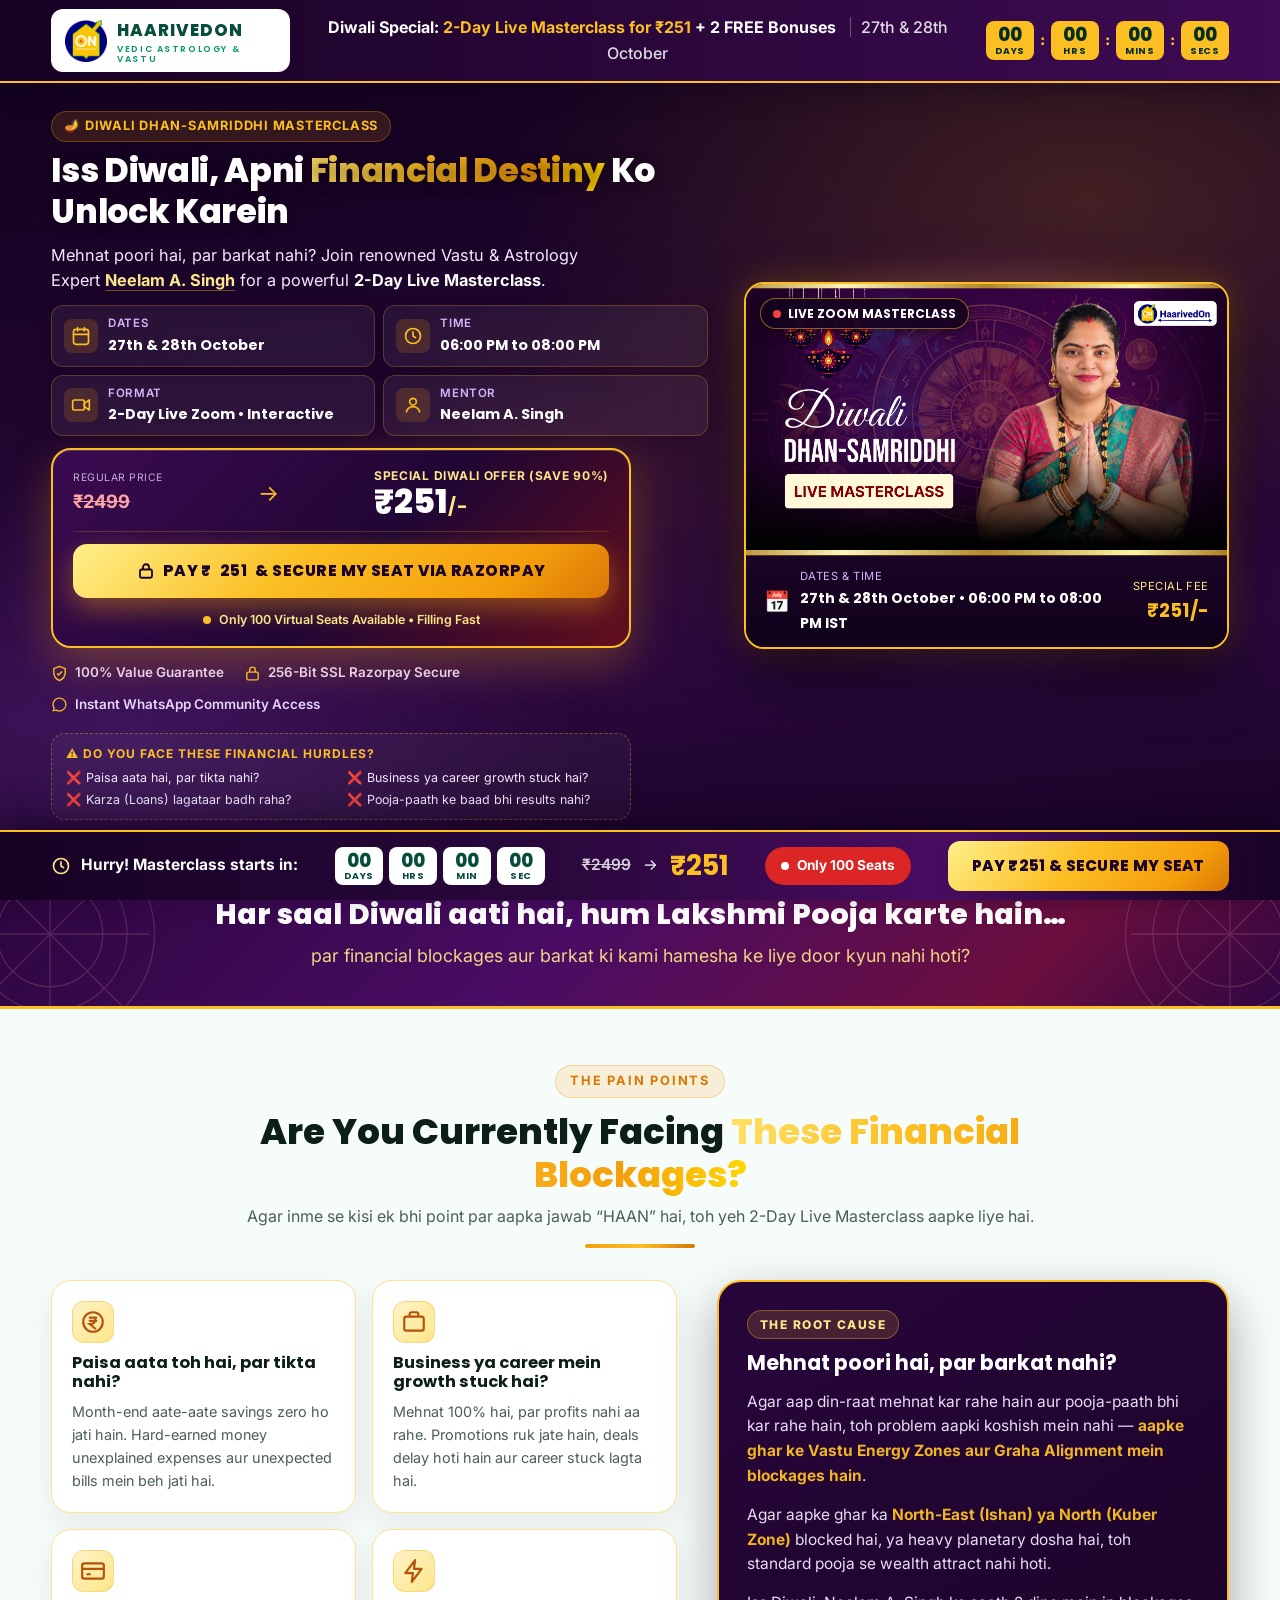
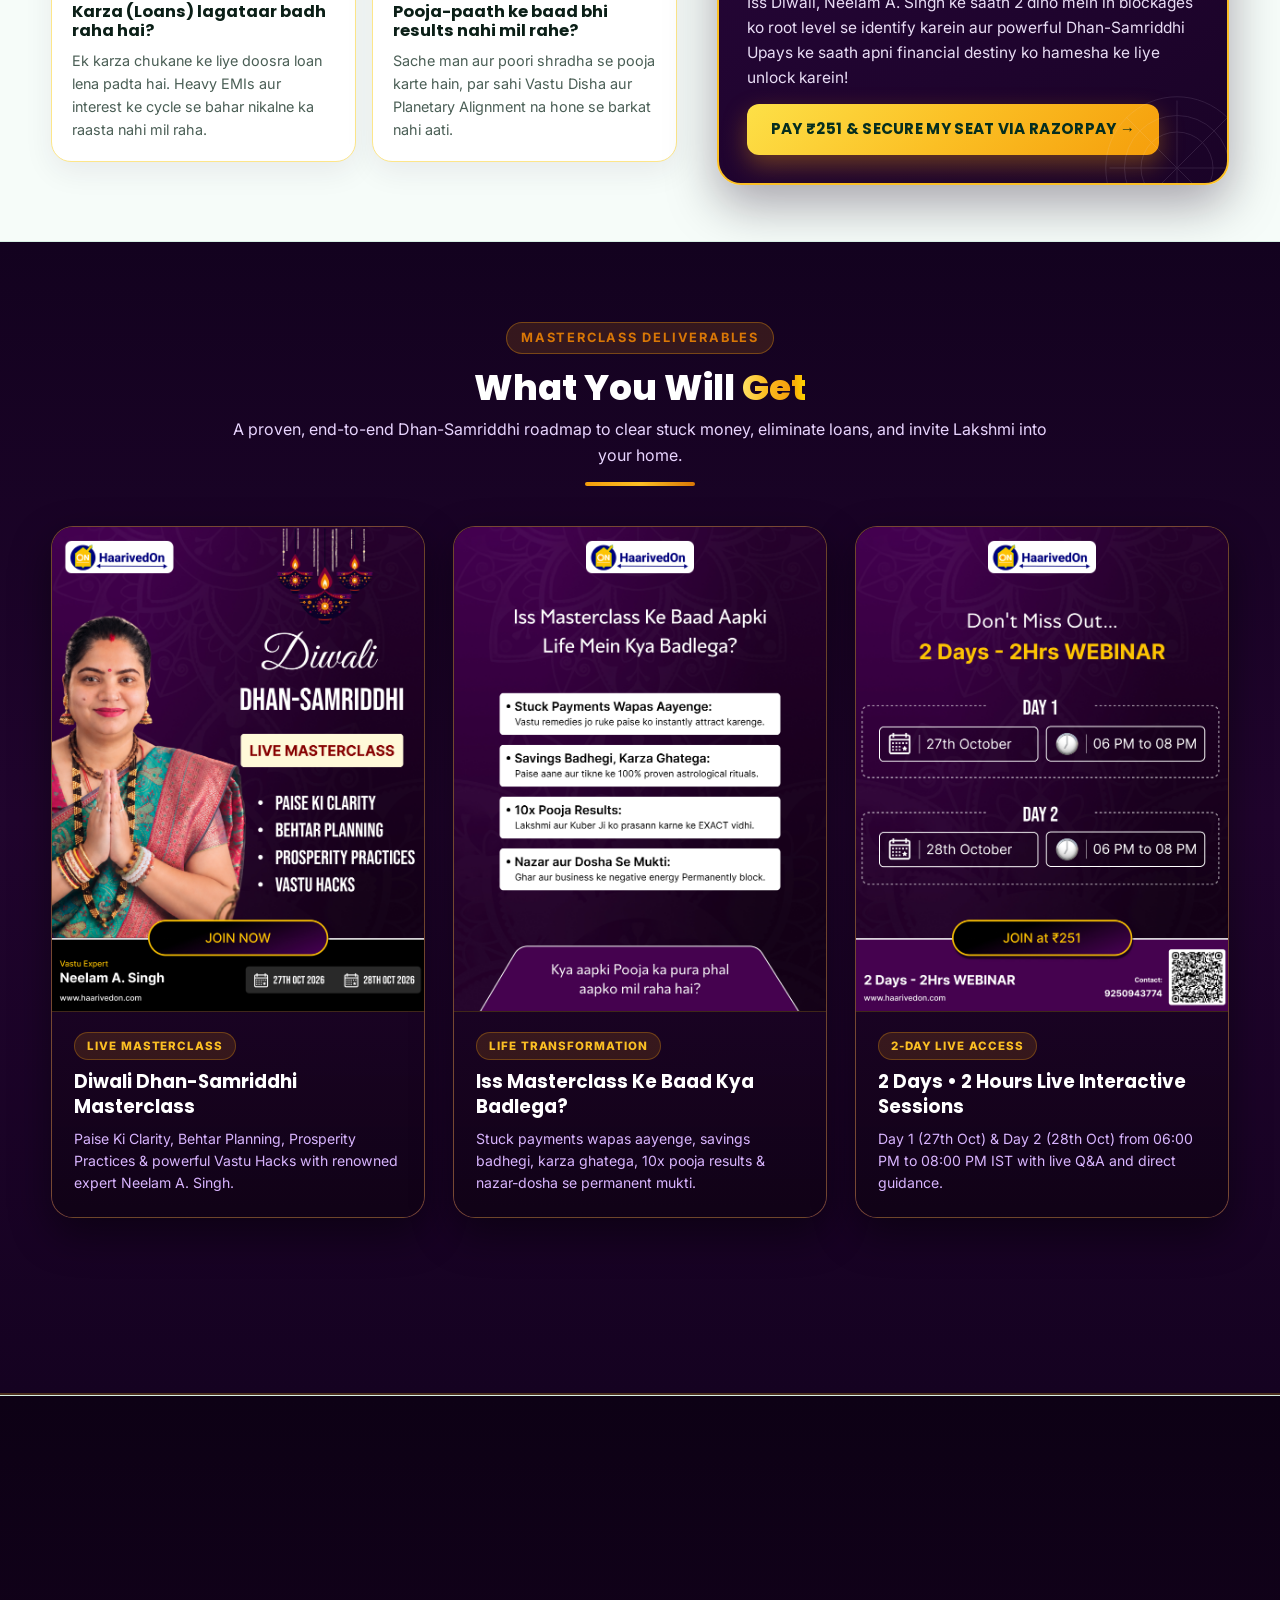
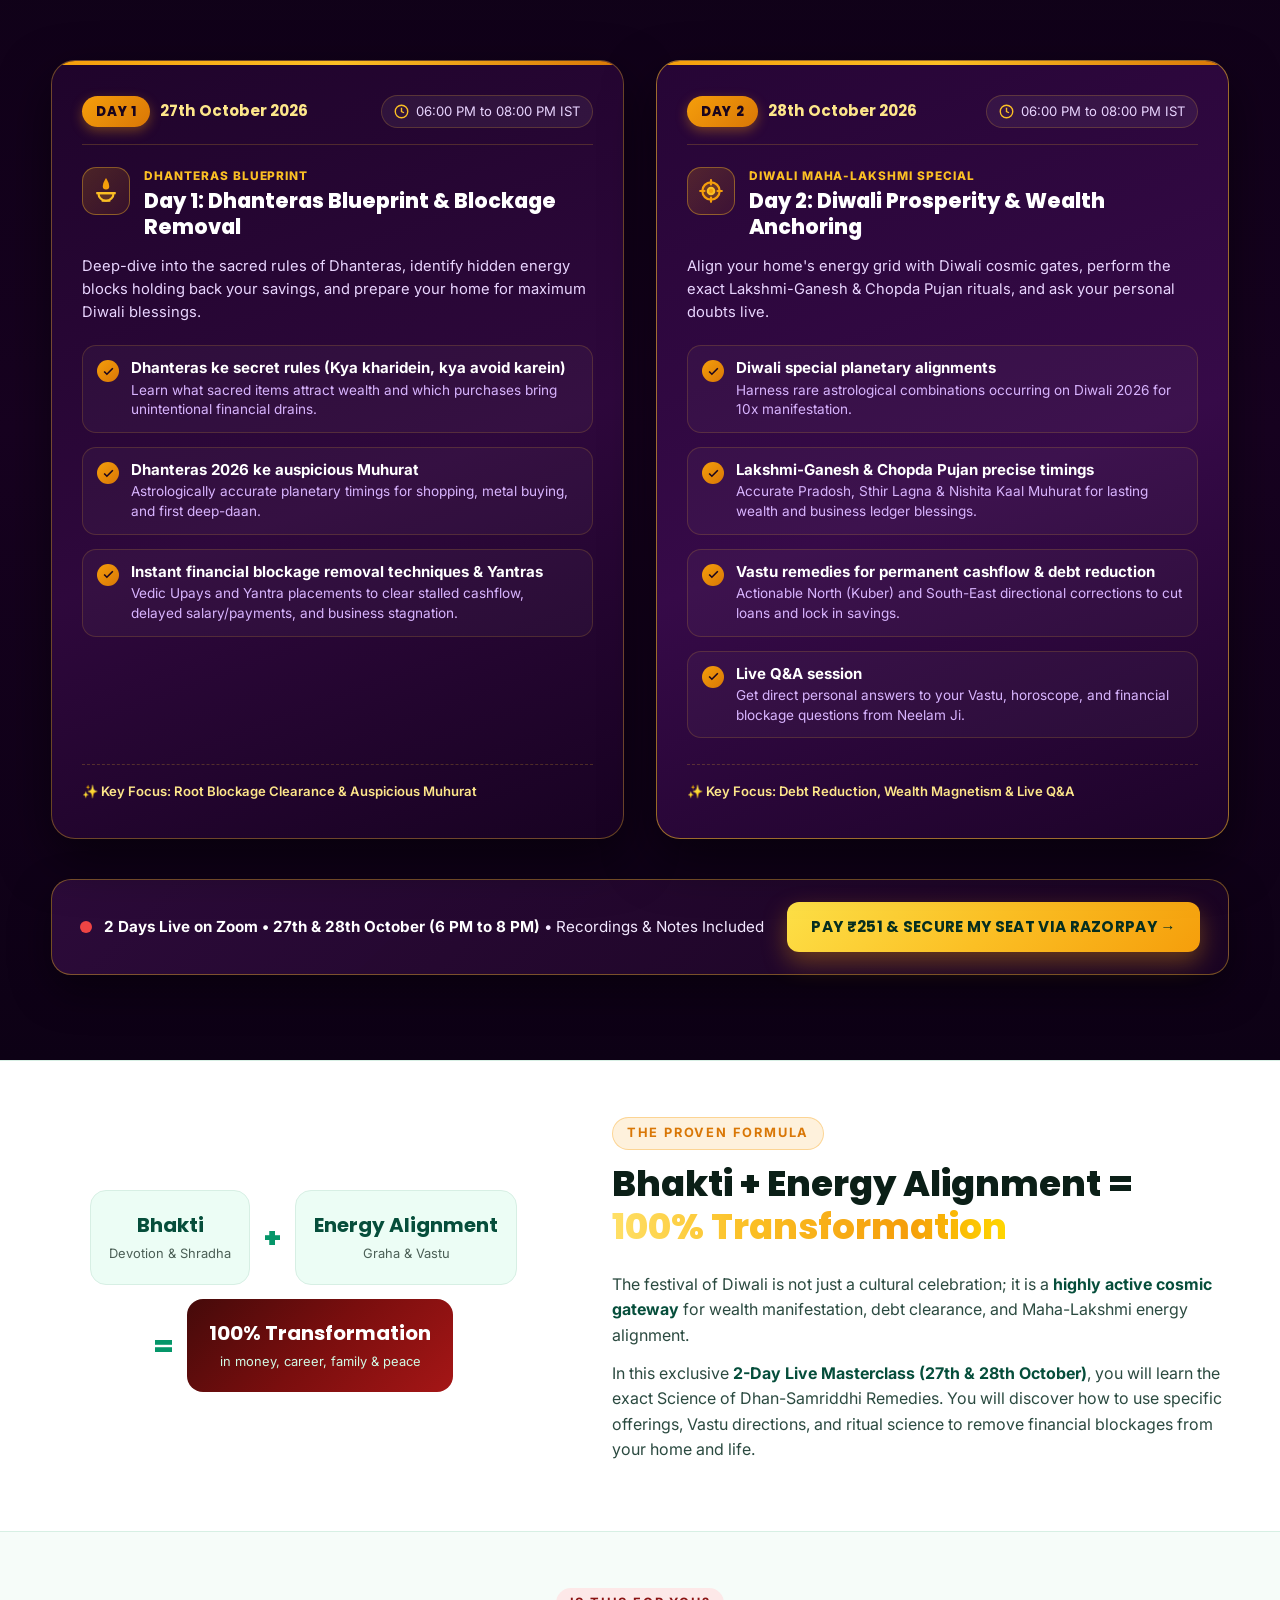
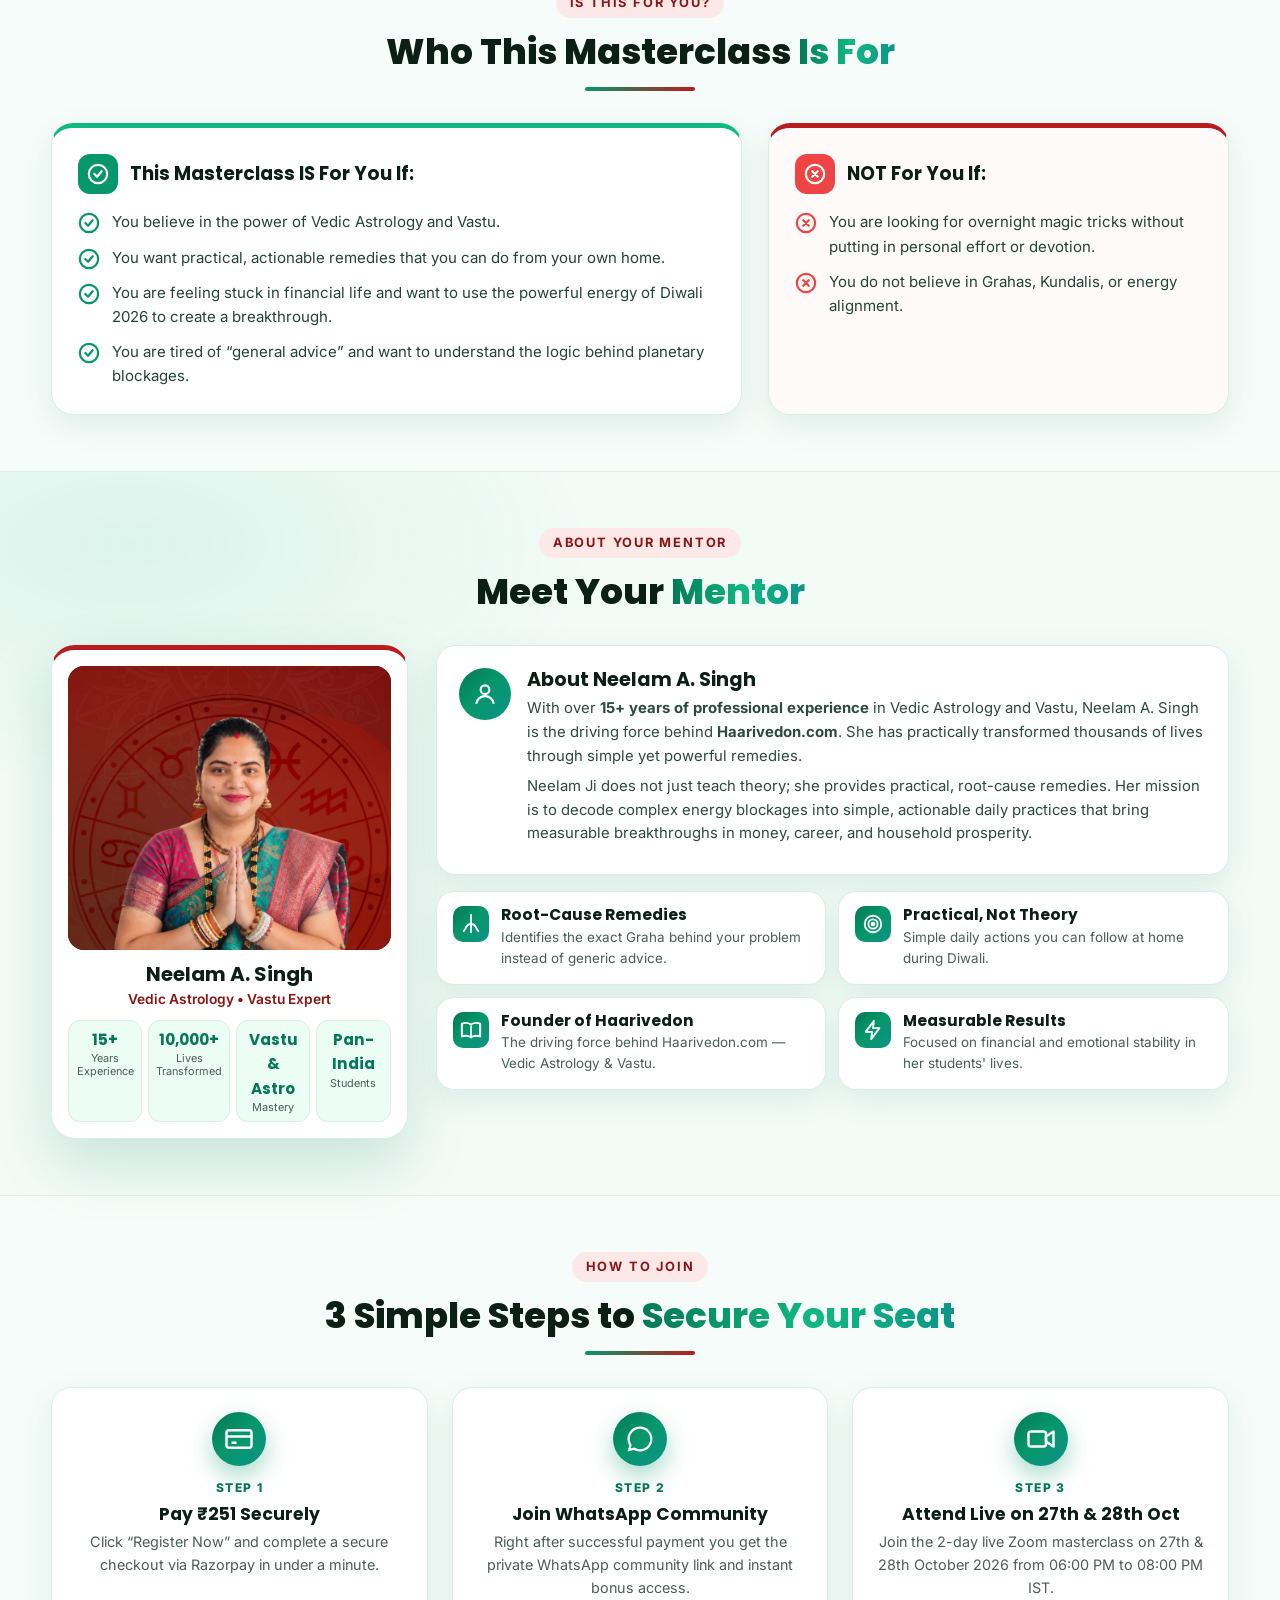
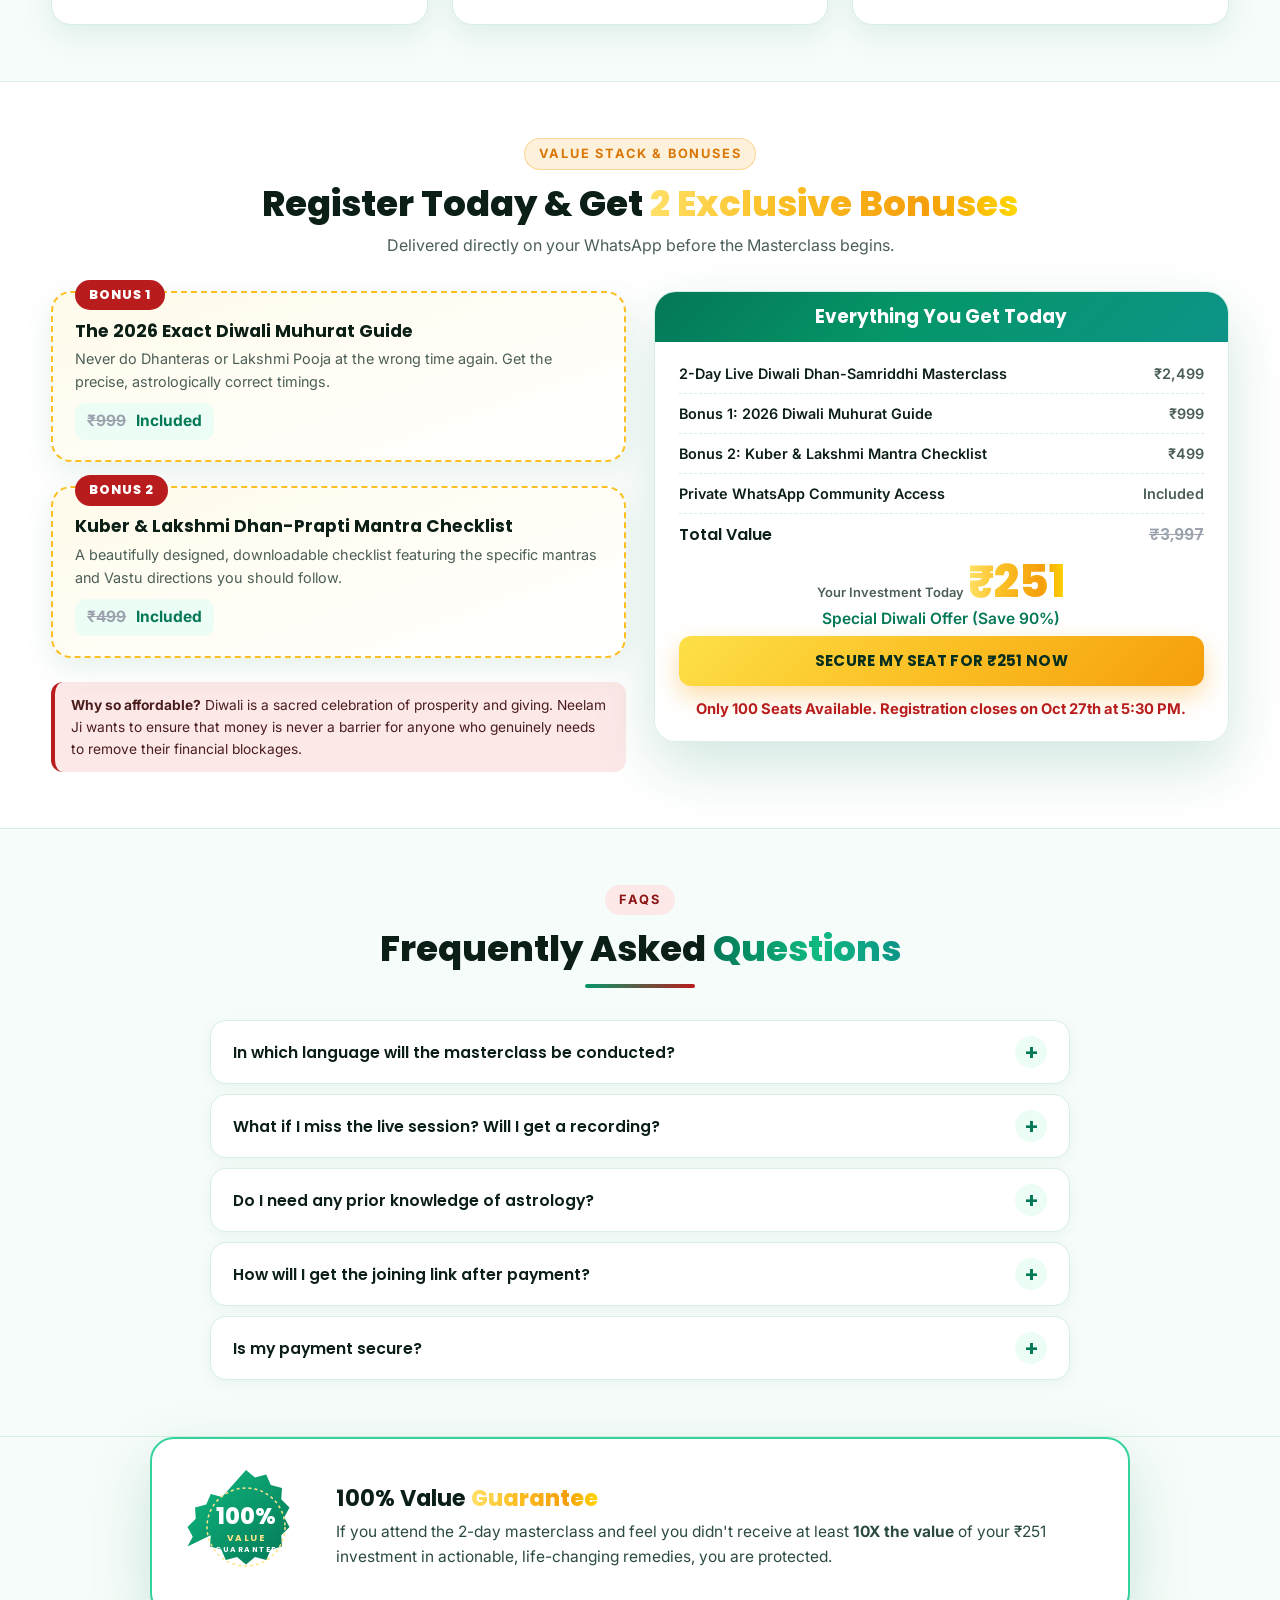
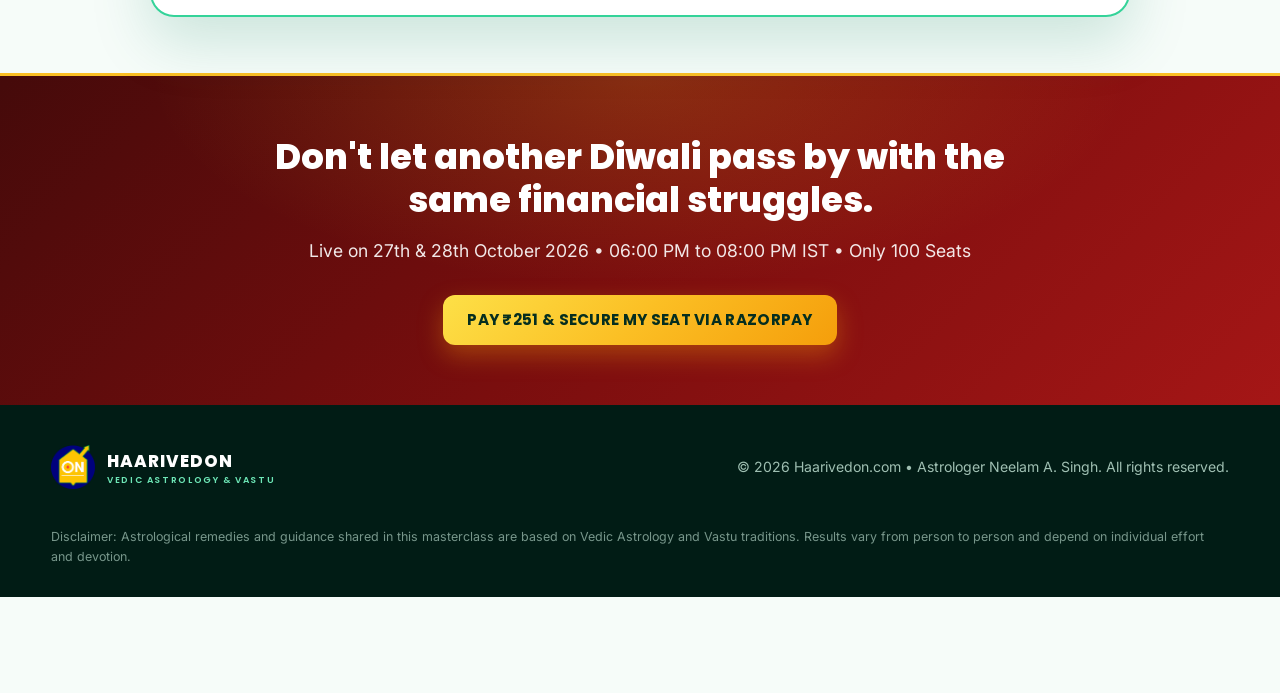
==== index.html @ cfc8d002 "refactor: comment out unused hero badge, title subtitle, and chips elements in index.html" ====
<!DOCTYPE html>
<html lang="en">

<head>
  <meta charset="UTF-8">
  <meta name="viewport" content="width=device-width, initial-scale=1.0, viewport-fit=cover">
  <link rel="icon" type="image/svg+xml" href="assets/logo1.png">
  <title>Diwali Dhan-Samriddhi Masterclass | 27th & 28th October | Neelam A. Singh – HAARIVEDON</title>
  <meta name="description"
    content="Iss Diwali, Apni Financial Destiny Ko Unlock Karein & Saare Financial Blockages Hamesha Ke Liye Door Karein! 2-Day Live Masterclass with Neelam A. Singh on 27th & 28th October, 06:00 PM to 08:00 PM IST. Just ₹251.">
  <meta property="og:title" content="Diwali Dhan-Samriddhi Masterclass with Neelam A. Singh – HAARIVEDON">
  <meta property="og:description"
    content="2-Day Live Masterclass on 27th & 28th October 2026, 06:00 PM to 08:00 PM IST. Iss Diwali, Apni Financial Destiny Ko Unlock Karein! Only 100 seats. ₹251.">
  <meta name="theme-color" content="#1a0328">
  <link rel="preconnect" href="https://fonts.googleapis.com">
  <link rel="preconnect" href="https://fonts.gstatic.com" crossorigin>
  <link
    href="https://fonts.googleapis.com/css2?family=Inter:wght@400;500;600;700&family=Poppins:wght@500;600;700;800&display=swap"
    rel="stylesheet">
  <link rel="stylesheet" href="styles.css">
  <script src="config.js"></script>
  <!-- Meta Pixel Code -->
  <script>
    !function (f, b, e, v, n, t, s) {
      if (f.fbq) return; n = f.fbq = function () {
        n.callMethod ?
          n.callMethod.apply(n, arguments) : n.queue.push(arguments)
      };
      if (!f._fbq) f._fbq = n; n.push = n; n.loaded = !0; n.version = '2.0';
      n.queue = []; t = b.createElement(e); t.async = !0;
      t.src = v; s = b.getElementsByTagName(e)[0];
      s.parentNode.insertBefore(t, s)
    }(window, document, 'script',
      'https://connect.facebook.net/en_US/fbevents.js');
    fbq('init', '1376595110915461');
    fbq('track', 'PageView');
  </script>
  <noscript><img height="1" width="1" style="display:none"
      src="https://www.facebook.com/tr?id=1376595110915461&ev=PageView&noscript=1" /></noscript>
  <!-- End Meta Pixel Code -->
</head>

<body>

  <svg width="0" height="0" style="position:absolute" aria-hidden="true">
    <defs>
      <symbol id="i-cal" viewBox="0 0 24 24" fill="none" stroke="currentColor" stroke-width="2" stroke-linecap="round"
        stroke-linejoin="round">
        <rect x="3" y="4" width="18" height="18" rx="3" />
        <path d="M8 2v4M16 2v4M3 10h18" />
      </symbol>
      <symbol id="i-clock" viewBox="0 0 24 24" fill="none" stroke="currentColor" stroke-width="2"
        stroke-linecap="round">
        <circle cx="12" cy="12" r="9" />
        <path d="M12 7v5l3 2" />
      </symbol>
      <symbol id="i-video" viewBox="0 0 24 24" fill="none" stroke="currentColor" stroke-width="2"
        stroke-linejoin="round">
        <rect x="2" y="6" width="14" height="12" rx="2" />
        <path d="M16 10l6-4v12l-6-4z" />
      </symbol>
      <symbol id="i-users" viewBox="0 0 24 24" fill="none" stroke="currentColor" stroke-width="2"
        stroke-linecap="round">
        <circle cx="9" cy="8" r="4" />
        <path d="M2 21c0-4 3-6 7-6s7 2 7 6M16 4a4 4 0 011 0" />
      </symbol>
      <symbol id="i-check" viewBox="0 0 24 24" fill="none" stroke="currentColor" stroke-width="2.4"
        stroke-linecap="round" stroke-linejoin="round">
        <circle cx="12" cy="12" r="10" />
        <path d="M8 12l3 3 5-6" />
      </symbol>
      <symbol id="i-x" viewBox="0 0 24 24" fill="none" stroke="currentColor" stroke-width="2.4" stroke-linecap="round">
        <circle cx="12" cy="12" r="10" />
        <path d="M9 9l6 6M15 9l-6 6" />
      </symbol>
      <symbol id="i-shield" viewBox="0 0 24 24" fill="none" stroke="currentColor" stroke-width="2"
        stroke-linejoin="round">
        <path d="M12 2l8 3v6c0 5-3.5 9-8 11-4.5-2-8-6-8-11V5z" />
        <path d="M8.5 12l2.2 2.2 4.8-5" />
      </symbol>
      <symbol id="i-lock" viewBox="0 0 24 24" fill="none" stroke="currentColor" stroke-width="2">
        <rect x="4" y="10" width="16" height="11" rx="2" />
        <path d="M8 10V7a4 4 0 018 0v3" />
      </symbol>
      <symbol id="i-wa" viewBox="0 0 24 24" fill="currentColor">
        <path
          d="M12 2a10 10 0 00-8.6 15.1L2 22l5-1.3A10 10 0 1012 2zm0 18.2a8.2 8.2 0 01-4.2-1.2l-.3-.2-3 .8.8-2.9-.2-.3A8.2 8.2 0 1112 20.2z" />
      </symbol>
      <symbol id="i-star" viewBox="0 0 24 24" fill="currentColor">
        <path d="M12 2l3 6.6 7 .7-5.3 4.8 1.6 7-6.3-3.8L5.7 21l1.6-7L2 9.3l7-.7z" />
      </symbol>
      <symbol id="i-coin" viewBox="0 0 24 24" fill="none" stroke="currentColor" stroke-width="2" stroke-linecap="round">
        <circle cx="12" cy="12" r="9" />
        <path d="M9 8h6M9 11h6M13 8c2 0 2 6-4 6l5 4" />
      </symbol>
      <symbol id="i-brief" viewBox="0 0 24 24" fill="none" stroke="currentColor" stroke-width="2"
        stroke-linejoin="round">
        <rect x="3" y="7" width="18" height="13" rx="2" />
        <path d="M8 7V5a2 2 0 012-2h4a2 2 0 012 2v2" />
      </symbol>
      <symbol id="i-home" viewBox="0 0 24 24" fill="none" stroke="currentColor" stroke-width="2"
        stroke-linejoin="round">
        <path d="M3 11l9-8 9 8v9a1 1 0 01-1 1h-5v-6H9v6H4a1 1 0 01-1-1z" />
      </symbol>
      <symbol id="i-heart" viewBox="0 0 24 24" fill="none" stroke="currentColor" stroke-width="2"
        stroke-linejoin="round">
        <path d="M12 21s-8-5-8-11a4.5 4.5 0 018-3 4.5 4.5 0 018 3c0 6-8 11-8 11z" />
      </symbol>
      <symbol id="i-user" viewBox="0 0 24 24" fill="none" stroke="currentColor" stroke-width="2">
        <circle cx="12" cy="8" r="4" />
        <path d="M4 21c0-4 4-7 8-7s8 3 8 7" />
      </symbol>
      <symbol id="i-root" viewBox="0 0 24 24" fill="none" stroke="currentColor" stroke-width="2" stroke-linecap="round">
        <path d="M12 2v10M12 12c-3 0-5 2-6 5M12 12c3 0 5 2 6 5M12 12v9M6 17l-2 3M18 17l2 3" />
      </symbol>
      <symbol id="i-book" viewBox="0 0 24 24" fill="none" stroke="currentColor" stroke-width="2"
        stroke-linejoin="round">
        <path d="M2 5c3-1 7-1 10 1 3-2 7-2 10-1v14c-3-1-7-1-10 1-3-2-7-2-10-1z" />
        <path d="M2 5v14M12 7v14M22 5v14" />
      </symbol>
      <symbol id="i-spark" viewBox="0 0 24 24" fill="none" stroke="currentColor" stroke-width="2"
        stroke-linejoin="round">
        <path d="M13 2L4 14h7l-1 8 9-12h-7z" />
      </symbol>
      <symbol id="i-target" viewBox="0 0 24 24" fill="none" stroke="currentColor" stroke-width="2">
        <circle cx="12" cy="12" r="9" />
        <circle cx="12" cy="12" r="5" />
        <circle cx="12" cy="12" r="1.5" fill="currentColor" />
      </symbol>
      <symbol id="i-card" viewBox="0 0 24 24" fill="none" stroke="currentColor" stroke-width="2">
        <rect x="2" y="5" width="20" height="14" rx="2" />
        <path d="M2 10h20M6 15h4" />
      </symbol>
      <symbol id="i-lang" viewBox="0 0 24 24" fill="none" stroke="currentColor" stroke-width="2" stroke-linecap="round">
        <circle cx="12" cy="12" r="9" />
        <path d="M3 12h18M12 3c3 3 3 15 0 18M12 3c-3 3-[...]
    <symbol id=" logo" viewBox="0 0 40 40">
          <circle cx="20" cy="20" r="19" fill="#047857" />
          <g fill="none" stroke="#fde68a" stroke-width="1.6">
            <circle cx="20" cy="20" r="11" />
            <path d="M20 5v6M20 29v6M5 20h6M29 20h6" />
          </g>
      </symbol>
      <symbol id="mandala" viewBox="0 0 200 200">
        <g fill="none" stroke="currentColor" stroke-width="1.2">
          <circle cx="100" cy="100" r="95" />
          <circle cx="100" cy="100" r="70" />
          <circle cx="100" cy="100" r="48" />
          <path d="M100 10v180M10 100h180M32 32l136 136M168 32L32 168" />
        </g>
      </symbol>
    </defs>
  </svg>

  <header class="topbar">
    <div class="container">
      <a href="#" class="logo" aria-label="HAARIVEDON home"><img src="assets/logo1.png" alt="HAARIVEDON logo" width="40"
          height="40">
        <div>HAARIVEDON<small>VEDIC ASTROLOGY &amp; VASTU</small></div>
      </a>
      <div class="offer">Diwali Special: <b>2-Day Live Masterclass for &#8377;251</b> + 2 FREE Bonuses <span>27th &amp;
          28th October</span></div>
      <div class="cd" aria-label="Countdown to masterclass">
        <div class="u"><span data-cd="d">00</span><small>DAYS</small></div><span class="sep">:</span>
        <div class="u"><span data-cd="h">00</span><small>HRS</small></div><span class="sep">:</span>
        <div class="u"><span data-cd="m">00</span><small>MINS</small></div><span class="sep">:</span>
        <div class="u"><span data-cd="s">00</span><small>SECS</small></div>
      </div>
    </div>
  </header>

  <section class="hero">
    <div class="container hero-grid">
      <div>
        <div class="hero-tags-row">
          <!-- <span class="hero-badge"><i class="dot"></i> 2-DAY LIVE ZOOM MASTERCLASS &bull; DIWALI SPECIAL</span> -->
          <span class="hero-event-tag">&#129684; Diwali Dhan-Samriddhi Masterclass</span>
        </div>
        <h1 class="hero-title">Iss Diwali, Apni <span class="gold-gradient">Financial Destiny</span> Ko Unlock Karein

        </h1>
        <p class="hero-lead">Mehnat poori hai, par barkat nahi? Join renowned Vastu &amp; Astrology Expert <strong
            class="gold-lead-name">Neelam A. Singh</strong> for a powerful <strong>2-Day Live Masterclass</strong>.</p>

        <div class="hero-info-grid">
          <div class="hero-info-card">
            <div class="h-ic"><svg>
                <use href="#i-cal" />
              </svg></div>
            <div><small>Dates</small><b>27th &amp; 28th October</b></div>
          </div>
          <div class="hero-info-card">
            <div class="h-ic"><svg>
                <use href="#i-clock" />
              </svg></div>
            <div><small>Time</small><b>06:00 PM to 08:00 PM</b></div>
          </div>
          <div class="hero-info-card">
            <div class="h-ic"><svg>
                <use href="#i-video" />
              </svg></div>
            <div><small>Format</small><b>2-Day Live Zoom &bull; Interactive</b></div>
          </div>
          <div class="hero-info-card">
            <div class="h-ic"><svg>
                <use href="#i-user" />
              </svg></div>
            <div><small>Mentor</small><b>Neelam A. Singh</b></div>
          </div>
        </div>

        <!-- <div class="hero-chips">
          <span class="hero-chip"><svg>
              <use href="#i-star" />
            </svg>15+ Years Vastu &amp; Astro Mastery</span>
          <span class="hero-chip"><svg>
              <use href="#i-users" />
            </svg>Thousands of Lives Transformed</span>
          <span class="hero-chip"><svg>
              <use href="#i-lang" />
            </svg>Hinglish (Simple &amp; Practical)</span>
        </div> -->

        <div class="hero-price-card">
          <div class="h-price-row">
            <div class="h-price-old"><small>Regular Price</small><s>&#8377;<span data-regular>2499</span></s></div>
            <div class="h-price-arrow">&rarr;</div>
            <div class="h-price-now">
              <small>Special Diwali Offer (Save 90%)</small>
              <b>&#8377;<span data-price>251</span><small>/-</small></b>
            </div>
          </div>
          <a href="#register" class="btn btn-gold btn-hero-pay pulse" data-pay>
            <svg width="18" height="18" viewBox="0 0 24 24" fill="none" stroke="currentColor" stroke-width="2.4"
              style="vertical-align:-3px">
              <rect x="4" y="10" width="16" height="11" rx="2" />
              <path d="M8 10V7a4 4 0 018 0v3" />
            </svg>
            PAY &#8377;<span data-price>251</span> &amp; SECURE MY SEAT VIA RAZORPAY
          </a>
          <div class="h-seat-alert">
            <span class="live-dot-yellow"></span> Only 100 Virtual Seats Available &bull; Filling Fast
          </div>
        </div>

        <div class="hero-trust">
          <span><svg>
              <use href="#i-shield" />
            </svg>100% Value Guarantee</span>
          <span><svg>
              <use href="#i-lock" />
            </svg>256-Bit SSL Razorpay Secure</span>
          <span><svg>
              <use href="#i-wa" />
            </svg>Instant WhatsApp Community Access</span>
        </div>

        <div class="hero-pain-teaser">
          <div class="pain-teaser-head">&#9888;&#65039; DO YOU FACE THESE FINANCIAL HURDLES?</div>
          <div class="pain-teaser-grid">
            <span>&#10060; Paisa aata hai, par tikta nahi?</span>
            <span>&#10060; Business ya career growth stuck hai?</span>
            <span>&#10060; Karza (Loans) lagataar badh raha?</span>
            <span>&#10060; Pooja-paath ke baad bhi results nahi?</span>
          </div>
        </div>
      </div>

      <div class="hero-poster-card reveal">
        <div class="poster-glow-aura"></div>
        <div class="poster-frame">
          <div class="poster-badge-top">
            <span class="dot-live-red"></span> LIVE ZOOM MASTERCLASS
          </div>
          <img class="hero-cover-img" src="assets/Webinar cover.jpeg"
            alt="Diwali Dhan-Samriddhi Masterclass with Neelam A. Singh – 27th & 28th October, 06:00 PM to 08:00 PM IST"
            width="1920" height="1080" fetchpriority="high">
          <div class="poster-bottom-meta">
            <div class="p-meta-date">
              <span class="p-meta-icon">&#128197;</span>
              <div>
                <small>Dates &amp; Time</small>
                <b>27th &amp; 28th October &bull; 06:00 PM to 08:00 PM IST</b>
              </div>
            </div>
            <div class="p-meta-fee">
              <small>Special Fee</small>
              <b>&#8377;251/-</b>
            </div>
          </div>
        </div>
      </div>
    </div>
  </section>

  <!-- BAND -->
  <section class="band band-diwali">
    <svg class="band-mandala l" aria-hidden="true">
      <use href="#mandala" />
    </svg><svg class="band-mandala r" aria-hidden="true">
      <use href="#mandala" />
    </svg>
    <div class="container">
      <h2>Har saal Diwali aati hai, hum Lakshmi Pooja karte hain&hellip;</h2>
      <p>par financial blockages aur barkat ki kami hamesha ke liye door kyun nahi hoti?</p>
    </div>
  </section>

  <!-- PROBLEM -->
  <section class="section problem-diwali" id="problem">
    <div class="container">
      <div class="section-head reveal">
        <span class="eyebrow eyebrow-diwali">The Pain Points</span>
        <h2>Are You Currently Facing <span class="grad-gold-text">These Financial Blockages?</span></h2>
        <p>Agar inme se kisi ek bhi point par aapka jawab &ldquo;HAAN&rdquo; hai, toh yeh 2-Day Live Masterclass aapke
          liye hai.</p>
        <div class="bar bar-gold"></div>
      </div>
      <div class="prob-grid">
        <div class="cards2">
          <div class="card card-diwali reveal">
            <div class="ic ic-diwali"><svg>
                <use href="#i-coin" />
              </svg></div>
            <h3>Paisa aata toh hai, par tikta nahi?</h3>
            <p>Month-end aate-aate savings zero ho jati hain. Hard-earned money unexplained expenses aur unexpected
              bills mein beh jati hai.</p>
          </div>
          <div class="card card-diwali reveal">
            <div class="ic ic-diwali"><svg>
                <use href="#i-brief" />
              </svg></div>
            <h3>Business ya career mein growth stuck hai?</h3>
            <p>Mehnat 100% hai, par profits nahi aa rahe. Promotions ruk jate hain, deals delay hoti hain aur career
              stuck lagta hai.</p>
          </div>
          <div class="card card-diwali reveal">
            <div class="ic ic-diwali"><svg>
                <use href="#i-card" />
              </svg></div>
            <h3>Karza (Loans) lagataar badh raha hai?</h3>
            <p>Ek karza chukane ke liye doosra loan lena padta hai. Heavy EMIs aur interest ke cycle se bahar nikalne ka
              raasta nahi mil raha.</p>
          </div>
          <div class="card card-diwali reveal">
            <div class="ic ic-diwali"><svg>
                <use href="#i-spark" />
              </svg></div>
            <h3>Pooja-paath ke baad bhi results nahi mil rahe?</h3>
            <p>Sache man aur poori shradha se pooja karte hain, par sahi Vastu Disha aur Planetary Alignment na hone se
              barkat nahi aati.</p>
          </div>
        </div>
        <div class="callout callout-diwali reveal">
          <svg class="mandala">
            <use href="#mandala" />
          </svg>
          <div class="callout-badge">THE ROOT CAUSE</div>
          <h3>Mehnat poori hai, par barkat nahi?</h3>
          <p>Agar aap din-raat mehnat kar rahe hain aur pooja-paath bhi kar rahe hain, toh problem aapki koshish mein
            nahi &mdash; <b>aapke ghar ke Vastu Energy Zones aur Graha Alignment mein blockages hain</b>.</p>
          <p>Agar aapke ghar ka <b>North-East (Ishan) ya North (Kuber Zone)</b> blocked hai, ya heavy planetary dosha
            hai, toh standard pooja se wealth attract nahi hoti.</p>
          <p>Iss Diwali, Neelam A. Singh ke saath 2 dino mein in blockages ko root level se identify karein aur powerful
            Dhan-Samriddhi Upays ke saath apni financial destiny ko hamesha ke liye unlock karein!</p>
          <a href="#register" class="btn btn-gold pulse" data-pay>PAY &#8377;<span data-price>251</span> &amp; SECURE MY
            SEAT VIA RAZORPAY &rarr;</a>
        </div>
      </div>
    </div>
  </section>

  <!-- WHAT YOU WILL GET -->
  <section class="section what-you-get-sec" id="what-you-get">
    <div class="container">
      <div class="section-head reveal">
        <span class="eyebrow eyebrow-diwali">Masterclass Deliverables</span>
        <h2>What You Will <span class="grad-gold-text">Get</span></h2>
        <p>A proven, end-to-end Dhan-Samriddhi roadmap to clear stuck money, eliminate loans, and invite Lakshmi into
          your home.</p>
        <div class="bar bar-gold"></div>
      </div>

      <div class="what-get-grid">
        <div class="what-get-card reveal">
          <div class="what-get-img-wrap">
            <img src="assets/Diwali ad 1.jpeg" alt="Diwali Dhan-Samriddhi Live Masterclass with Neelam A. Singh"
              class="what-get-img" loading="lazy">
          </div>
          <div class="what-get-info">
            <span class="what-get-badge">Live Masterclass</span>
            <h3>Diwali Dhan-Samriddhi Masterclass</h3>
            <p>Paise Ki Clarity, Behtar Planning, Prosperity Practices &amp; powerful Vastu Hacks with renowned expert
              Neelam A. Singh.</p>
          </div>
        </div>

        <div class="what-get-card reveal">
          <div class="what-get-img-wrap">
            <img src="assets/Diwali ad 2.jpeg" alt="Iss Masterclass Ke Baad Aapki Life Mein Kya Badlega?"
              class="what-get-img" loading="lazy">
          </div>
          <div class="what-get-info">
            <span class="what-get-badge">Life Transformation</span>
            <h3>Iss Masterclass Ke Baad Kya Badlega?</h3>
            <p>Stuck payments wapas aayenge, savings badhegi, karza ghatega, 10x pooja results &amp; nazar-dosha se
              permanent mukti.</p>
          </div>
        </div>

        <div class="what-get-card reveal">
          <div class="what-get-img-wrap">
            <img src="assets/Diwali ad 3.jpeg" alt="2 Days 2 Hours Live Webinar Schedule & Access" class="what-get-img"
              loading="lazy">
          </div>
          <div class="what-get-info">
            <span class="what-get-badge">2-Day Live Access</span>
            <h3>2 Days &bull; 2 Hours Live Interactive Sessions</h3>
            <p>Day 1 (27th Oct) &amp; Day 2 (28th Oct) from 06:00 PM to 08:00 PM IST with live Q&amp;A and direct
              guidance.</p>
          </div>
        </div>
      </div>

      <div class="what-get-cta reveal">
        <a href="#register" class="btn btn-gold pulse" data-pay>PAY &#8377;<span data-price>251</span> &amp; GET
          COMPLETE ACCESS TODAY &rarr;</a>
      </div>
    </div>
  </section>

  <!-- MASTERCLASS CURRICULUM -->
  <section class="section curriculum-sec" id="curriculum">
    <div class="container">
      <div class="section-head reveal">
        <span class="eyebrow eyebrow-diwali">2-Day Intensive Schedule</span>
        <h2>Masterclass <span class="grad-gold-text">Curriculum</span></h2>
        <p>A step-by-step 2-day live interactive journey to clear financial blockages and anchor permanent prosperity.
        </p>
        <div class="bar bar-gold"></div>
      </div>

      <div class="curriculum-cards">
        <!-- DAY 1 CARD -->
        <div class="curr-card reveal">
          <div class="curr-card-top">
            <div class="curr-day-pill">
              <span class="curr-day-badge">DAY 1</span>
              <span class="curr-date">27th October 2026</span>
            </div>
            <div class="curr-time">
              <svg width="15" height="15" viewBox="0 0 24 24" fill="none" stroke="currentColor" stroke-width="2.2">
                <circle cx="12" cy="12" r="10" />
                <polyline points="12 6 12 12 16 14" />
              </svg>
              <span>06:00 PM to 08:00 PM IST</span>
            </div>
          </div>

          <div class="curr-card-head">
            <div class="curr-icon">
              <svg viewBox="0 0 24 24" fill="none" stroke="currentColor" stroke-width="2">
                <path d="M12 2c1.2 2 2 3.8 2 5.5a2 2 0 1 1-4 0c0-1.7.8-3.5 2-5.5z" fill="#f59e0b" stroke="#f59e0b" />
                <path d="M5 14c0 3.8 3.1 7 7 7s7-3.2 7-7H5z" fill="rgba(245, 158, 11, 0.18)" />
                <path d="M3 14h18M8 21h8" />
              </svg>
            </div>
            <div>
              <span class="curr-subtitle">Dhanteras Blueprint</span>
              <h3 class="curr-title">Day 1: Dhanteras Blueprint &amp; Blockage Removal</h3>
            </div>
          </div>

          <p class="curr-desc">Deep-dive into the sacred rules of Dhanteras, identify hidden energy blocks holding back
            your savings, and prepare your home for maximum Diwali blessings.</p>

          <ul class="curr-list">
            <li>
              <span class="curr-bullet-icon">
                <svg viewBox="0 0 24 24" fill="none" stroke="currentColor" stroke-width="3">
                  <polyline points="20 6 9 17 4 12" />
                </svg>
              </span>
              <div class="curr-item-text">
                <b>Dhanteras ke secret rules (Kya kharidein, kya avoid karein)</b>
                <span>Learn what sacred items attract wealth and which purchases bring unintentional financial
                  drains.</span>
              </div>
            </li>
            <li>
              <span class="curr-bullet-icon">
                <svg viewBox="0 0 24 24" fill="none" stroke="currentColor" stroke-width="3">
                  <polyline points="20 6 9 17 4 12" />
                </svg>
              </span>
              <div class="curr-item-text">
                <b>Dhanteras 2026 ke auspicious Muhurat</b>
                <span>Astrologically accurate planetary timings for shopping, metal buying, and first deep-daan.</span>
              </div>
            </li>
            <li>
              <span class="curr-bullet-icon">
                <svg viewBox="0 0 24 24" fill="none" stroke="currentColor" stroke-width="3">
                  <polyline points="20 6 9 17 4 12" />
                </svg>
              </span>
              <div class="curr-item-text">
                <b>Instant financial blockage removal techniques &amp; Yantras</b>
                <span>Vedic Upays and Yantra placements to clear stalled cashflow, delayed salary/payments, and business
                  stagnation.</span>
              </div>
            </li>
          </ul>

          <div class="curr-card-foot">
            <span class="curr-tag">&#10024; Key Focus: Root Blockage Clearance &amp; Auspicious Muhurat</span>
          </div>
        </div>

        <!-- DAY 2 CARD -->
        <div class="curr-card curr-card-highlight reveal">
          <div class="curr-card-top">
            <div class="curr-day-pill curr-day-pill-gold">
              <span class="curr-day-badge">DAY 2</span>
              <span class="curr-date">28th October 2026</span>
            </div>
            <div class="curr-time">
              <svg width="15" height="15" viewBox="0 0 24 24" fill="none" stroke="currentColor" stroke-width="2.2">
                <circle cx="12" cy="12" r="10" />
                <polyline points="12 6 12 12 16 14" />
              </svg>
              <span>06:00 PM to 08:00 PM IST</span>
            </div>
          </div>

          <div class="curr-card-head">
            <div class="curr-icon">
              <svg viewBox="0 0 24 24" fill="none" stroke="currentColor" stroke-width="2">
                <circle cx="12" cy="12" r="8" fill="rgba(245, 158, 11, 0.2)" stroke="#f59e0b" />
                <path d="M12 2v4M12 18v4M2 12h4M18 12h4" stroke="#f59e0b" stroke-linecap="round" />
                <circle cx="12" cy="12" r="3" fill="#f59e0b" />
              </svg>
            </div>
            <div>
              <span class="curr-subtitle">Diwali Maha-Lakshmi Special</span>
              <h3 class="curr-title">Day 2: Diwali Prosperity &amp; Wealth Anchoring</h3>
            </div>
          </div>

          <p class="curr-desc">Align your home's energy grid with Diwali cosmic gates, perform the exact Lakshmi-Ganesh
            &amp; Chopda Pujan rituals, and ask your personal doubts live.</p>

          <ul class="curr-list">
            <li>
              <span class="curr-bullet-icon">
                <svg viewBox="0 0 24 24" fill="none" stroke="currentColor" stroke-width="3">
                  <polyline points="20 6 9 17 4 12" />
                </svg>
              </span>
              <div class="curr-item-text">
                <b>Diwali special planetary alignments</b>
                <span>Harness rare astrological combinations occurring on Diwali 2026 for 10x manifestation.</span>
              </div>
            </li>
            <li>
              <span class="curr-bullet-icon">
                <svg viewBox="0 0 24 24" fill="none" stroke="currentColor" stroke-width="3">
                  <polyline points="20 6 9 17 4 12" />
                </svg>
              </span>
              <div class="curr-item-text">
                <b>Lakshmi-Ganesh &amp; Chopda Pujan precise timings</b>
                <span>Accurate Pradosh, Sthir Lagna &amp; Nishita Kaal Muhurat for lasting wealth and business ledger
                  blessings.</span>
              </div>
            </li>
            <li>
              <span class="curr-bullet-icon">
                <svg viewBox="0 0 24 24" fill="none" stroke="currentColor" stroke-width="3">
                  <polyline points="20 6 9 17 4 12" />
                </svg>
              </span>
              <div class="curr-item-text">
                <b>Vastu remedies for permanent cashflow &amp; debt reduction</b>
                <span>Actionable North (Kuber) and South-East directional corrections to cut loans and lock in
                  savings.</span>
              </div>
            </li>
            <li>
              <span class="curr-bullet-icon">
                <svg viewBox="0 0 24 24" fill="none" stroke="currentColor" stroke-width="3">
                  <polyline points="20 6 9 17 4 12" />
                </svg>
              </span>
              <div class="curr-item-text">
                <b>Live Q&amp;A session</b>
                <span>Get direct personal answers to your Vastu, horoscope, and financial blockage questions from Neelam
                  Ji.</span>
              </div>
            </li>
          </ul>

          <div class="curr-card-foot">
            <span class="curr-tag">&#10024; Key Focus: Debt Reduction, Wealth Magnetism &amp; Live Q&amp;A</span>
          </div>
        </div>
      </div>

      <div class="curr-cta-box reveal">
        <div class="curr-cta-info">
          <span class="curr-live-pulse"></span>
          <span><b>2 Days Live on Zoom &bull; 27th &amp; 28th October (6 PM to 8 PM)</b> &bull; Recordings &amp; Notes
            Included</span>
        </div>
        <a href="#register" class="btn btn-gold pulse" data-pay>PAY &#8377;<span data-price>251</span> &amp; SECURE MY
          SEAT VIA RAZORPAY &rarr;</a>
      </div>
    </div>
  </section>

  <!-- SOLUTION -->
  <section class="section solution" id="solution">
    <div class="container sol-grid">
      <div class="reveal">
        <div class="equation">
          <div class="eq"><b>Bhakti</b><small>Devotion &amp; Shradha</small></div>
          <div class="op">+</div>
          <div class="eq"><b>Energy Alignment</b><small>Graha &amp; Vastu</small></div>
        </div>
        <div class="equation">
          <div class="op">=</div>
          <div class="eq final"><b>100% Transformation</b><small>in money, career, family &amp; peace</small></div>
        </div>
      </div>
      <div class="sol-text reveal">
        <div class="section-head" style="text-align:left;margin:0 0 24px">
          <span class="eyebrow eyebrow-diwali">The Proven Formula</span>
          <h2>Bhakti + Energy Alignment = <span class="grad-gold-text">100% Transformation</span></h2>
        </div>
        <p>The festival of Diwali is not just a cultural celebration; it is a <b>highly active cosmic gateway</b> for
          wealth manifestation, debt clearance, and Maha-Lakshmi energy alignment.</p>
        <p>In this exclusive <b>2-Day Live Masterclass (27th &amp; 28th October)</b>, you will learn the exact Science
          of Dhan-Samriddhi Remedies. You
          will discover how to use specific offerings, Vastu directions, and ritual science to remove financial
          blockages
          from your home and life.</p>
      </div>
    </div>
  </section>

  <!-- WHO FOR -->
  <section class="section">
    <div class="container">
      <div class="section-head reveal">
        <span class="eyebrow">Is This For You?</span>
        <h2>Who This Masterclass <span class="grad-text">Is For</span></h2>
        <div class="bar"></div>
      </div>
      <div class="fit-grid">
        <div class="fit yes reveal">
          <h3><span class="badge"><svg width="22" height="22">
                <use href="#i-check" />
              </svg></span>This Masterclass IS For You If:</h3>
          <ul>
            <li><svg>
                <use href="#i-check" />
              </svg>You believe in the power of Vedic Astrology and Vastu.</li>
            <li><svg>
                <use href="#i-check" />
              </svg>You want practical, actionable remedies that you can do from your own home.</li>
            <li><svg>
                <use href="#i-check" />
              </svg>You are feeling stuck in financial life and want to use the powerful energy of Diwali 2026 to create
              a
              breakthrough.</li>
            <li><svg>
                <use href="#i-check" />
              </svg>You are tired of &ldquo;general advice&rdquo; and want to understand the logic behind planetary
              blockages.</li>
          </ul>
        </div>
        <div class="fit no reveal">
          <h3><span class="badge"><svg width="22" height="22">
                <use href="#i-x" />
              </svg></span>NOT For You If:</h3>
          <ul>
            <li><svg>
                <use href="#i-x" />
              </svg>You are looking for overnight magic tricks without putting in personal effort or devotion.</li>
            <li><svg>
                <use href="#i-x" />
              </svg>You do not believe in Grahas, Kundalis, or energy alignment.</li>
          </ul>
        </div>
      </div>
    </div>
  </section>

  <!-- MENTOR -->
  <section class="section mentor-sec" id="mentor">
    <div class="container">
      <div class="section-head reveal">
        <span class="eyebrow">About Your Mentor</span>
        <h2>Meet Your <span class="grad-text">Mentor</span></h2>
      </div>
      <div class="mentor-grid">
        <div class="m-card reveal">
          <div class="m-photo" data-mentor-photo>
            <svg viewBox="0 0 200 200" color="#fde68a">
              <use href="#mandala" />
            </svg>
            <span class="ph">NN</span>
          </div>
          <h3>Neelam A. Singh</h3>
          <div class="role">Vedic Astrology &bull; Vastu Expert</div>
          <div class="stats">
            <div class="stat"><b>15+</b><small>Years Experience</small></div>
            <div class="stat"><b>10,000+</b><small>Lives Transformed</small></div>
            <div class="stat"><b>Vastu &amp; Astro</b><small>Mastery</small></div>
            <div class="stat"><b>Pan-India</b><small>Students</small></div>
          </div>
        </div>
        <div>
          <div class="about reveal">
            <div class="ic"><svg width="26" height="26">
                <use href="#i-user" />
              </svg></div>
            <div>
              <h3>About Neelam A. Singh</h3>
              <p>With over <b>15+ years of professional experience</b> in Vedic Astrology and Vastu, Neelam A. Singh
                is the driving force behind <b>Haarivedon.com</b>. She has practically transformed thousands of lives
                through simple yet powerful remedies.</p>
              <p>Neelam Ji does not just teach theory; she provides practical, root-cause remedies. Her mission is to
                decode complex energy blockages into simple, actionable daily practices that bring measurable
                breakthroughs in
                money, career, and household prosperity.</p>
            </div>
          </div>
          <div class="feat">
            <div class="card reveal">
              <div class="ic"><svg>
                  <use href="#i-root" />
                </svg></div>
              <div>
                <h3>Root-Cause Remedies</h3>
                <p>Identifies the exact Graha behind your problem instead of generic advice.</p>
              </div>
            </div>
            <div class="card reveal">
              <div class="ic"><svg>
                  <use href="#i-target" />
                </svg></div>
              <div>
                <h3>Practical, Not Theory</h3>
                <p>Simple daily actions you can follow at home during Diwali.</p>
              </div>
            </div>
            <div class="card reveal">
              <div class="ic"><svg>
                  <use href="#i-book" />
                </svg></div>
              <div>
                <h3>Founder of Haarivedon</h3>
                <p>The driving force behind Haarivedon.com &mdash; Vedic Astrology &amp; Vastu.</p>
              </div>
            </div>
            <div class="card reveal">
              <div class="ic"><svg>
                  <use href="#i-spark" />
                </svg></div>
              <div>
                <h3>Measurable Results</h3>
                <p>Focused on financial and emotional stability in her students' lives.</p>
              </div>
            </div>
          </div>
        </div>
      </div>
    </div>
  </section>

  <!-- HOW IT WORKS -->
  <section class="section" id="how">
    <div class="container">
      <div class="section-head reveal">
        <span class="eyebrow">How To Join</span>
        <h2>3 Simple Steps to <span class="grad-text">Secure Your Seat</span></h2>
        <div class="bar"></div>
      </div>
      <div class="steps">
        <div class="step reveal">
          <div class="n"><svg>
              <use href="#i-card" />
            </svg></div><small>STEP 1</small>
          <h3>Pay &#8377;<span data-price>251</span> Securely</h3>
          <p>Click &ldquo;Register Now&rdquo; and complete a secure checkout via Razorpay in under a minute.</p>
        </div>
        <div class="step reveal">
          <div class="n"><svg>
              <use href="#i-wa" />
            </svg></div><small>STEP 2</small>
          <h3>Join WhatsApp Community</h3>
          <p>Right after successful payment you get the private WhatsApp community link and instant bonus access.</p>
        </div>
        <div class="step reveal">
          <div class="n"><svg>
              <use href="#i-video" />
            </svg></div><small>STEP 3</small>
          <h3>Attend Live on 27th &amp; 28th Oct</h3>
          <p>Join the 2-day live Zoom masterclass on 27th &amp; 28th October 2026 from 06:00 PM to 08:00 PM IST.</p>
        </div>
      </div>
    </div>
  </section>

  <!-- BONUSES & PRICING -->
  <section class="section bonus-sec" id="register">
    <div class="container">
      <div class="section-head reveal">
        <span class="eyebrow eyebrow-diwali">Value Stack &amp; Bonuses</span>
        <h2>Register Today &amp; Get <span class="grad-gold-text">2 Exclusive Bonuses</span></h2>
        <p>Delivered directly on your WhatsApp before the Masterclass begins.</p>
      </div>
      <div class="bonus-layout">
        <div class="bonus-grid">
          <div class="bonus reveal"><span class="tagb">BONUS 1</span>
            <h3>The 2026 Exact Diwali Muhurat Guide</h3>
            <p>Never do Dhanteras or Lakshmi Pooja at the wrong time again. Get the precise, astrologically correct
              timings.</p>
            <span class="val"><s>&#8377;999</s> Included</span>
          </div>
          <div class="bonus reveal"><span class="tagb">BONUS 2</span>
            <h3>Kuber &amp; Lakshmi Dhan-Prapti Mantra Checklist</h3>
            <p>A beautifully designed, downloadable checklist featuring the specific mantras and Vastu directions you
              should follow.</p><span class="val"><s>&#8377;499</s> Included</span>
          </div>
          <div class="why"><b>Why so affordable?</b> Diwali is a sacred celebration of prosperity and giving. Neelam Ji
            wants to ensure that money is never a barrier for anyone who genuinely needs to remove their financial
            blockages.</div>
        </div>

        <div class="stack reveal">
          <div class="stack-head">
            <h3>Everything You Get Today</h3>
          </div>
          <div class="stack-body">
            <div class="row"><span>2-Day Live Diwali Dhan-Samriddhi Masterclass</span><span>&#8377;2,499</span></div>
            <div class="row"><span>Bonus 1: 2026 Diwali Muhurat Guide</span><span>&#8377;999</span></div>
            <div class="row"><span>Bonus 2: Kuber &amp; Lakshmi Mantra Checklist</span><span>&#8377;499</span></div>
            <div class="row"><span>Private WhatsApp Community Access</span><span>Included</span></div>
            <div class="row total"><span>Total Value</span><span>&#8377;3,997</span></div>
            <div class="today">
              <small>Your Investment Today</small>
              <div class="big grad-gold-text">&#8377;<span data-price>251</span></div>
              <div class="note">Special Diwali Offer (Save 90%)</div>
            </div>
            <a href="#" class="btn btn-gold pulse" data-pay>Secure My Seat for &#8377;<span data-price>251</span>
              Now</a>
            <div class="closing">Only 100 Seats Available. Registration closes on Oct 27th at 5:30 PM.</div>
          </div>
        </div>
      </div>
    </div>
  </section>

  <!-- FAQ -->
  <section class="section" id="faq">
    <div class="container">
      <div class="section-head reveal">
        <span class="eyebrow">FAQs</span>
        <h2>Frequently Asked <span class="grad-text">Questions</span></h2>
        <div class="bar"></div>
      </div>
      <div class="faq">
        <div class="qa reveal"><button aria-expanded="false">In which language will the masterclass be conducted?<span
              class="plus">+</span></button>
          <div class="ans">
            <p>The session will be conducted in Hinglish, making it easy for students across India to follow clearly.
            </p>
          </div>
        </div>
        <div class="qa reveal"><button aria-expanded="false">What if I miss the live session? Will I get a
            recording?<span class="plus">+</span></button>
          <div class="ans">
            <p>Yes! All registered participants will receive access to the session recording and resources after the
              event.</p>
          </div>
        </div>
        <div class="qa reveal"><button aria-expanded="false">Do I need any prior knowledge of astrology?<span
              class="plus">+</span></button>
          <div class="ans">
            <p>Not at all. This class is designed for beginners and seekers who want a practical understanding of
              remedies.</p>
          </div>
        </div>
        <div class="qa reveal"><button aria-expanded="false">How will I get the joining link after payment?<span
              class="plus">+</span></button>
          <div class="ans">
            <p>As soon as your payment is successful, we will send the Zoom joining link on your email and WhatsApp.</p>
          </div>
        </div>
        <div class="qa reveal"><button aria-expanded="false">Is my payment secure?<span class="plus">+</span></button>
          <div class="ans">
            <p>100% secure. All payments are processed through bank-grade secure gateways.</p>
          </div>
        </div>
      </div>
    </div>
  </section>

  <!-- GUARANTEE -->
  <section class="section" style="padding-top:0">
    <div class="container">
      <div class="guarantee reveal">
        <svg class="seal" viewBox="0 0 160 160" aria-hidden="true">
          <defs>
            <linearGradient id="sg" x1="0" y1="0" x2="1" y2="1">
              <stop offset="0" stop-color="#10b981" />
              <stop offset="1" stop-color="#047857" />
            </linearGradient>
          </defs>
          <g fill="url(#sg)">
            <path
              d="M80 4l12 10 15-4 6 14 15 4-1 15 11 11-7 13 7 13-11 11 1 15-15 4-6 14-15-4-12 10-12-10-15 4-6-14-15-4 1-15L2 106l7-13-7-13 11-11-1-15 15-4 6-14 15 4z" />
          </g>
          <circle cx="80" cy="80" r="52" fill="none" stroke="#fde68a" stroke-width="2" stroke-dasharray="4 4" />
          <text x="80" y="76" text-anchor="middle" font-family="Poppins" font-weight="800" font-size="30"
            fill="#fff">100%</text>
          <text x="80" y="98" text-anchor="middle" font-family="Poppins" font-weight="700" font-size="12" fill="#fde68a"
            letter-spacing="2">VALUE</text>
          <text x="80" y="113" text-anchor="middle" font-family="Poppins" font-weight="700" font-size="10" fill="#fff"
            letter-spacing="2">GUARANTEE</text>
        </svg>
        <div>
          <h3>100% Value <span class="grad-gold-text">Guarantee</span></h3>
          <p>If you attend the 2-day masterclass and feel you didn't receive at least <b>10X the value</b> of your
            &#8377;<span data-price>251</span> investment in actionable, life-changing remedies, you are protected.</p>
        </div>
      </div>
    </div>
  </section>

  <!-- FINAL CTA -->
  <section class="final">
    <div class="container">
      <h2>Don't let another Diwali pass by with the same financial struggles.</h2>
      <p>Live on 27th &amp; 28th October 2026 &bull; 06:00 PM to 08:00 PM IST &bull; Only 100 Seats</p>
      <a href="#" class="btn btn-gold pulse" data-pay>PAY &#8377;<span data-price>251</span> &amp; SECURE MY SEAT VIA
        RAZORPAY</a>
    </div>
  </section>

  <footer>
    <div class="container">
      <a href="#" class="logo"><img src="assets/logo1.png" alt="HAARIVEDON logo" width="40" height="40">
        <div>HAARIVEDON<small style="color:#6ee7b7">VEDIC ASTROLOGY &amp; VASTU</small></div>
      </a>
      <div>&copy; 2026 Haarivedon.com &bull; Astrologer Neelam A. Singh. All rights reserved.</div>
      <p class="disc">Disclaimer: Astrological remedies and guidance shared in this masterclass are based on Vedic
        Astrology and Vastu traditions. Results vary from person to person and depend on individual effort and devotion.
      </p>
    </div>
  </footer>

  <!-- STICKY BAR -->
  <div class="sticky">
    <div class="container">
      <div class="hurry"><svg width="20" height="20" style="color:#fde68a">
          <use href="#i-clock" />
        </svg>Hurry! Masterclass starts in:</div>
      <div class="cd">
        <div class="u"><span data-cd="d">00</span><small>DAYS</small></div>
        <div class="u"><span data-cd="h">00</span><small>HRS</small></div>
        <div class="u"><span data-cd="m">00</span><small>MIN</small></div>
        <div class="u"><span data-cd="s">00</span><small>SEC</small></div>
      </div>
      <div class="pr"><s>&#8377;<span data-regular>2499</span></s>&rarr;<b>&#8377;<span data-price>251</span></b></div>
      <span class="seats"><i></i>Only 100 Seats</span>
      <a href="#" class="btn btn-white" data-pay>PAY &#8377;<span data-price>251</span> &amp; SECURE MY SEAT</a>
    </div>
  </div>

  <div class="modal" id="checkout-modal" role="dialog" aria-modal="true" aria-labelledby="co-title">
    <div class="box co-box">
      <button class="co-x" data-close aria-label="Close">&times;</button>
      <img src="assets/logo1.png" alt="HAARIVEDON" class="co-logo" width="56" height="56">
      <h3 id="co-title">Register for Diwali Dhan-Samriddhi Masterclass</h3>
      <div class="co-sub">2-Day Live Masterclass &bull; 27th &amp; 28th Oct, 6:00 PM to 8:00 PM IST</div>

      <form id="co-form" novalidate>
        <div class="co-field">
          <label class="co-label" for="co-name">Your Full Name <span class="req">*</span></label>
          <div class="co-input-wrap" id="wrap-name">
            <svg class="co-icon" viewBox="0 0 24 24" fill="none" stroke="currentColor" stroke-width="2"
              stroke-linecap="round" stroke-linejoin="round">
              <path d="M20 21v-2a4 4 0 0 0-4-4H8a4 4 0 0 0-4 4v2" />
              <circle cx="12" cy="7" r="4" />
            </svg>
            <input class="co-input" type="text" id="co-name" name="name" placeholder="e.g. Ramesh Sharma" required
              autocomplete="name">
          </div>
          <div class="co-err" id="err-name">Please enter your full name</div>
        </div>

        <div class="co-field">
          <label class="co-label" for="co-phone">WhatsApp / Mobile Number <span class="req">*</span></label>
          <div class="co-input-wrap" id="wrap-phone">
            <span class="co-prefix"><span class="co-flag">🇮🇳</span> +91</span>
            <input class="co-input" type="tel" id="co-phone" name="phone" placeholder="98765 43210" maxlength="14"
              required autocomplete="tel">
          </div>
          <div class="co-hint">Zoom joining link &amp; 2 bonuses will be sent on WhatsApp</div>
          <div class="co-err" id="err-phone">Please enter a valid 10-digit mobile number</div>
        </div>

        <!-- <div class="co-field">
          <label class="co-label" for="co-email">Email Address</label>
          <div class="co-input-wrap" id="wrap-email">
            <svg class="co-icon" viewBox="0 0 24 24" fill="none" stroke="currentColor" stroke-width="2"
              stroke-linecap="round" stroke-linejoin="round">
              <rect x="2" y="4" width="20" height="16" rx="2" />
              <path d="m22 7-10 7L2 7" />
            </svg>
            <input class="co-input" type="email" id="co-email" name="email" placeholder="name@example.com"
              autocomplete="email">
          </div>
          <div class="co-hint">Optional: to receive masterclass notes &amp; receipt on email</div>
          <div class="co-err" id="err-email">Please enter a valid email address or leave it blank</div>
        </div> -->

        <div class="co-summary">
          <div class="co-summary-row">
            <span>2-Day Live Masterclass + 2 Bonuses</span>
            <s>&#8377;<span data-regular>2499</span></s>
          </div>
          <div class="co-summary-row co-total">
            <span>Amount Payable Today:</span>
            <b>&#8377;<span data-price>251</span></b>
          </div>
        </div>

        <button type="submit" class="btn btn-gold co-pay" id="co-pay">
          <svg class="co-btn-lock" width="18" height="18" viewBox="0 0 24 24" fill="none" stroke="currentColor"
            stroke-width="2.4">
            <rect x="4" y="10" width="16" height="11" rx="2" />
            <path d="M8 10V7a4 4 0 0 1 8 0v3" />
          </svg>
          <span id="co-pay-text">Proceed to Pay &#8377;<span data-price>251</span> Securely</span>
        </button>

        <div class="co-secure">
          <svg width="13" height="13" viewBox="0 0 24 24" fill="none" stroke="currentColor" stroke-width="2.5"
            style="vertical-align:-2px">
            <rect x="3" y="11" width="18" height="11" rx="2" ry="2" />
            <path d="M7 11V7a5 5 0 0 1 10 0v4" />
          </svg>
          <span>Bank-Grade 256-Bit SSL Encrypted &bull; 100% Secure Checkout</span>
        </div>
      </form>
    </div>
  </div>

  <div class="modal" id="pay-modal" role="dialog" aria-modal="true">
    <div class="box">
      <h3></h3>
      <p></p><button class="btn btn-green" data-close>OK</button>
    </div>
  </div>

  <script src="https://checkout.razorpay.com/v1/checkout.js"></script>
  <script src="app.js"></script>
</body>

</html>
---- styles.css ----
:root {
  --m900: #450a0a;
  --m800: #6b0f0f;
  --m700: #8b1414;
  --m600: #b91c1c;
  --m100: #fde8e8;
  --grad-red: linear-gradient(135deg, #450a0a 0%, #7a0e0e 50%, #a51616 100%);
  --g900: #022c22;
  --g800: #064e3b;
  --g700: #047857;
  --g600: #059669;
  --g500: #10b981;
  --g400: #34d399;
  --g100: #d1fae5;
  --g50: #ecfdf5;
  --teal: #0d9488;
  --gold: #fbbf24;
  --gold2: #f59e0b;
  --ink: #0b1f17;
  --muted: #4b5f56;
  --line: #d7efe4;
  --bg: #f6fcf9;
  --grad: linear-gradient(135deg, #047857 0%, #059669 45%, #0d9488 100%);
  --grad-text: linear-gradient(90deg, #047857, #10b981 55%, #0d9488);
  --shadow: 0 10px 30px rgba(4, 120, 87, .10);
  --shadow-lg: 0 24px 60px rgba(4, 120, 87, .18);
  --r: 18px;
}

* {
  box-sizing: border-box;
  margin: 0;
  padding: 0
}

html {
  scroll-behavior: smooth
}

body {
  font-family: 'Inter', system-ui, sans-serif;
  font-size: 15.5px;
  color: var(--ink);
  background: var(--bg);
  line-height: 1.6;
  -webkit-font-smoothing: antialiased;
  padding-bottom: 96px
}

h1,
h2,
h3,
h4,
.pop {
  font-family: 'Poppins', sans-serif;
  line-height: 1.2
}

a {
  color: inherit;
  text-decoration: none
}

img {
  max-width: 100%;
  display: block
}

.container {
  width: min(1200px, 92%);
  margin: 0 auto
}

.grad-text {
  background: var(--grad-text);
  -webkit-background-clip: text;
  background-clip: text;
  color: transparent
}

.section {
  padding: 56px 0;
  position: relative
}

.section+.section {
  border-top: 1px solid var(--line)
}

.section-head {
  text-align: center;
  max-width: 820px;
  margin: 0 auto 32px
}

.section-head .eyebrow {
  display: inline-block;
  font-weight: 700;
  font-size: .8rem;
  letter-spacing: .14em;
  text-transform: uppercase;
  color: var(--m700);
  background: var(--m100);
  padding: 5px 14px;
  border-radius: 999px;
  margin-bottom: 12px
}

.section-head h2 {
  font-size: clamp(1.55rem, 2.8vw, 2.25rem);
  font-weight: 800
}

.section-head p {
  color: var(--muted);
  font-size: 1rem;
  margin-top: 8px
}

.bar {
  width: 110px;
  height: 4px;
  border-radius: 4px;
  background: linear-gradient(90deg, var(--g600), var(--m600));
  margin: 14px auto 0
}

/* Buttons */
.btn {
  display: inline-block;
  text-align: center;
  font-family: 'Poppins', sans-serif;
  font-weight: 700;
  letter-spacing: .02em;
  border: 0;
  cursor: pointer;
  border-radius: 12px;
  padding: 13px 24px;
  font-size: .95rem;
  transition: transform .2s, box-shadow .2s, filter .2s;
  text-transform: uppercase
}

.btn svg {
  vertical-align: middle;
  margin: -3px 10px 0 0
}

.btn:hover {
  transform: translateY(-2px)
}

.btn-white {
  background: #fff;
  color: var(--g700);
  box-shadow: 0 8px 20px rgba(0, 0, 0, .12)
}

.btn-gold {
  background: linear-gradient(135deg, #fde047, #fbbf24 50%, #f59e0b);
  color: #052e1f;
  box-shadow: 0 10px 24px rgba(245, 158, 11, .35)
}

.btn-green {
  background: var(--grad);
  color: #fff;
  box-shadow: 0 10px 24px rgba(5, 150, 105, .35)
}

.pulse {
  animation: pulse 2.2s infinite
}

@keyframes pulse {
  0% {
    box-shadow: 0 0 0 0 rgba(251, 191, 36, .6)
  }

  70% {
    box-shadow: 0 0 0 16px rgba(251, 191, 36, 0)
  }

  100% {
    box-shadow: 0 0 0 0 rgba(251, 191, 36, 0)
  }
}

/* Top bar */
.topbar {
  position: sticky;
  top: 0;
  z-index: 50;
  background: linear-gradient(90deg, #160223 0%, #2a073a 50%, #3e0b54 100%);
  color: #fff;
  box-shadow: 0 6px 24px rgba(18, 2, 28, .4);
  border-bottom: 2.5px solid #fbbf24;
}

.topbar .container {
  display: flex;
  align-items: center;
  justify-content: space-between;
  gap: 18px;
  padding: 9px 0
}

.logo {
  display: flex;
  align-items: center;
  gap: 10px;
  background: #fff;
  color: var(--g800);
  padding: 8px 14px;
  border-radius: 12px;
  font-family: 'Poppins';
  font-weight: 800;
  letter-spacing: .06em;
  font-size: 1.05rem
}

.logo small {
  display: block;
  font-size: .55rem;
  letter-spacing: .18em;
  color: var(--g600);
  font-weight: 600;
  margin-top: 1px;
  line-height: 1.1;
  text-transform: uppercase
}

.logo svg,

.logo img {
  width: 42px;
  height: 42px;
  flex: none;
  object-fit: contain;
  display: block
}

.topbar .offer {
  font-weight: 700;
  font-size: 1rem;
  text-align: center
}

.topbar .offer b {
  color: var(--gold)
}

.topbar .offer span {
  opacity: .85;
  font-weight: 500;
  margin-left: 10px;
  padding-left: 10px;
  border-left: 1px solid rgba(255, 255, 255, .35)
}

.cd {
  display: flex;
  gap: 6px;
  align-items: center
}

.cd .u {
  background: var(--gold);
  color: #052e1f;
  border-radius: 8px;
  min-width: 48px;
  text-align: center;
  padding: 4px 6px;
  font-family: 'Poppins';
  font-weight: 800;
  font-size: 1.15rem;
  line-height: 1.1
}

.cd .u small {
  display: block;
  font-size: .58rem;
  font-weight: 700;
  letter-spacing: .06em
}

.cd .sep {
  font-weight: 800;
  color: var(--gold)
}

/* ============================================================
   Diwali Dhan-Samriddhi Hero Section & Themes
   ============================================================ */
.hero {
  position: relative;
  overflow: hidden;
  padding: 28px 0 36px;
  background: radial-gradient(900px 520px at 85% 15%, rgba(245, 158, 11, .18), transparent 65%),
              radial-gradient(750px 450px at 10% 85%, rgba(168, 85, 247, .16), transparent 60%),
              radial-gradient(550px 350px at 50% 50%, rgba(217, 119, 6, .09), transparent 55%),
              linear-gradient(175deg, #13021f 0%, #1f052e 38%, #2b083e 72%, #180325 100%);
  color: #fff;
  min-height: auto;
  border-bottom: 2px solid rgba(251, 191, 36, .25);
}

.hero-grid {
  display: grid;
  grid-template-columns: 1.15fr .85fr;
  gap: 36px;
  align-items: center;
}

.hero-tags-row {
  display: flex;
  align-items: center;
  flex-wrap: wrap;
  gap: 8px;
  margin-bottom: 8px;
}

.hero-badge {
  display: inline-flex;
  align-items: center;
  gap: 8px;
  background: rgba(255, 255, 255, .08);
  border: 1px solid rgba(251, 191, 36, .45);
  color: #fde68a;
  font-weight: 700;
  font-size: .78rem;
  padding: 5px 14px;
  border-radius: 999px;
  box-shadow: 0 4px 18px rgba(0, 0, 0, .25);
  backdrop-filter: blur(8px);
}

.hero-badge .dot,
.pill .dot,
.dot-live-red {
  width: 8px;
  height: 8px;
  border-radius: 50%;
  background: #ef4444;
  box-shadow: 0 0 0 0 rgba(239, 68, 68, .7);
  animation: live 1.6s infinite;
  display: inline-block;
  flex: none;
}

.live-dot-yellow {
  width: 8px;
  height: 8px;
  border-radius: 50%;
  background: #fbbf24;
  box-shadow: 0 0 0 0 rgba(251, 191, 36, .7);
  animation: live-gold 1.6s infinite;
  display: inline-block;
  flex: none;
}

@keyframes live-gold {
  70% { box-shadow: 0 0 0 8px rgba(251, 191, 36, 0); }
  100% { box-shadow: 0 0 0 0 rgba(251, 191, 36, 0); }
}

@keyframes live {
  70% {
    box-shadow: 0 0 0 8px rgba(239, 68, 68, 0)
  }
  100% {
    box-shadow: 0 0 0 0 rgba(239, 68, 68, 0)
  }
}

.hero-event-tag {
  display: inline-flex;
  align-items: center;
  gap: 6px;
  font-size: .8rem;
  font-weight: 700;
  color: #fbbf24;
  text-transform: uppercase;
  letter-spacing: .06em;
  background: rgba(245, 158, 11, .14);
  border: 1px solid rgba(245, 158, 11, .3);
  padding: 4px 12px;
  border-radius: 999px;
}

.hero h1,
.hero-title {
  font-family: 'Poppins', sans-serif;
  font-size: clamp(1.6rem, 2.6vw, 2.25rem);
  font-weight: 800;
  margin: 8px 0 10px;
  letter-spacing: -.01em;
  line-height: 1.25;
  color: #fff;
  text-shadow: 0 2px 14px rgba(0, 0, 0, .4);
}

.gold-gradient,
.gold-text,
.grad-gold-text {
  background: linear-gradient(90deg, #ffe066 0%, #fbbf24 35%, #f59e0b 75%, #ffd700 100%);
  -webkit-background-clip: text;
  background-clip: text;
  color: transparent;
  font-weight: 800;
  display: inline;
}

.hero .lead,
.hero-lead {
  font-size: 1.02rem;
  color: #f3e8ff;
  max-width: 580px;
  line-height: 1.55;
  margin-bottom: 12px;
}

.hero-lead strong {
  color: #fff;
}

.gold-lead-name {
  color: #fde68a !important;
  text-decoration: underline;
  text-decoration-color: rgba(251, 191, 36, .4);
  text-underline-offset: 4px;
}

.hero-info-grid {
  display: grid;
  grid-template-columns: 1fr 1fr;
  gap: 8px;
  margin: 12px 0 12px;
}

.hero-info-card {
  display: flex;
  gap: 10px;
  align-items: center;
  background: rgba(255, 255, 255, .06);
  border: 1px solid rgba(251, 191, 36, .24);
  border-radius: 12px;
  padding: 8px 12px;
  backdrop-filter: blur(8px);
  box-shadow: 0 4px 16px rgba(0, 0, 0, .15);
}

.hero-info-card .h-ic {
  flex: none;
  width: 34px;
  height: 34px;
  border-radius: 8px;
  background: rgba(245, 158, 11, .16);
  color: #fbbf24;
  display: grid;
  place-items: center;
}

.hero-info-card .h-ic svg {
  width: 20px;
  height: 20px;
}

.hero-info-card small {
  display: block;
  color: #d8b4fe;
  font-size: .72rem;
  text-transform: uppercase;
  letter-spacing: .05em;
  font-weight: 600;
}

.hero-info-card b {
  font-family: 'Poppins', sans-serif;
  font-size: .9rem;
  color: #fff;
}

.hero-chips {
  display: flex;
  flex-wrap: wrap;
  gap: 8px;
  margin-bottom: 16px;
}

.hero-chip {
  display: inline-flex;
  align-items: center;
  gap: 7px;
  background: rgba(255, 255, 255, .06);
  border: 1px solid rgba(251, 191, 36, .25);
  border-radius: 999px;
  padding: 5px 12px;
  font-weight: 600;
  font-size: .8rem;
  color: #fde68a;
}

.hero-chip svg {
  width: 15px;
  height: 15px;
  color: #fbbf24;
}

.hero-price-card {
  display: flex;
  flex-direction: column;
  gap: 12px;
  background: linear-gradient(135deg, rgba(62, 11, 84, .95) 0%, rgba(32, 6, 52, .98) 55%, rgba(105, 16, 26, .9) 100%);
  border: 2px solid #fbbf24;
  color: #fff;
  border-radius: 20px;
  padding: 16px 20px;
  box-shadow: 0 16px 45px rgba(245, 158, 11, .3), inset 0 1px 0 rgba(255, 255, 255, .15);
  max-width: 580px;
  position: relative;
}

.h-price-row {
  display: flex;
  align-items: center;
  justify-content: space-between;
  flex-wrap: wrap;
  gap: 12px;
  border-bottom: 1px solid rgba(251, 191, 36, .2);
  padding-bottom: 10px;
}

.h-price-old {
  font-size: .78rem;
  color: #e9d5ff;
}

.h-price-old small {
  display: block;
  text-transform: uppercase;
  letter-spacing: .05em;
  opacity: .8;
}

.h-price-old s {
  display: block;
  font-size: 1.15rem;
  font-weight: 700;
  color: #fca5a5;
}

.h-price-arrow {
  font-size: 1.4rem;
  color: #fbbf24;
}

.h-price-now small {
  display: block;
  font-size: .75rem;
  color: #fde68a;
  text-transform: uppercase;
  letter-spacing: .06em;
  font-weight: 700;
}

.h-price-now b {
  font-family: 'Poppins', sans-serif;
  font-size: 2.1rem;
  font-weight: 800;
  line-height: 1;
  color: #fff;
}

.h-price-now b small {
  display: inline;
  font-size: 1.1rem;
  color: #fde68a;
}

.btn-hero-pay {
  background: linear-gradient(135deg, #fef08a 0%, #fbbf24 40%, #f59e0b 80%, #d97706 100%);
  color: #1a0327;
  font-weight: 800;
  font-size: .96rem;
  padding: 15px 22px;
  border-radius: 14px;
  text-transform: uppercase;
  letter-spacing: .03em;
  box-shadow: 0 10px 28px rgba(245, 158, 11, .45);
  display: flex;
  align-items: center;
  justify-content: center;
  gap: 8px;
  width: 100%;
  transition: transform .2s, box-shadow .2s;
}

.btn-hero-pay:hover {
  transform: translateY(-2px);
  box-shadow: 0 14px 34px rgba(245, 158, 11, .6);
}

.btn-hero-pay svg {
  margin: 0;
  flex: none;
  color: #1a0327;
}

.h-seat-alert {
  display: flex;
  align-items: center;
  justify-content: center;
  gap: 8px;
  font-size: .78rem;
  color: #fde68a;
  font-weight: 600;
}

.hero-trust {
  display: flex;
  flex-wrap: wrap;
  gap: 10px 20px;
  margin-top: 14px;
  font-weight: 600;
  font-size: .84rem;
  color: #e9d5ff;
}

.hero-trust span {
  display: inline-flex;
  align-items: center;
  gap: 7px;
}

.hero-trust svg {
  width: 17px;
  height: 17px;
  color: #fbbf24;
}

/* Pain points quick teaser inside hero */
.hero-pain-teaser {
  margin-top: 18px;
  background: rgba(255, 255, 255, .04);
  border: 1px dashed rgba(251, 191, 36, .35);
  border-radius: 14px;
  padding: 10px 14px;
  max-width: 580px;
}

.pain-teaser-head {
  font-size: .75rem;
  font-weight: 700;
  color: #fbbf24;
  letter-spacing: .08em;
  text-transform: uppercase;
  margin-bottom: 6px;
  display: flex;
  align-items: center;
  gap: 6px;
}

.pain-teaser-grid {
  display: grid;
  grid-template-columns: 1fr 1fr;
  gap: 6px 12px;
}

.pain-teaser-grid span {
  font-size: .78rem;
  color: #f3e8ff;
  line-height: 1.35;
}

/* Hero Poster Display (Webinar cover.jpeg) */
.hero-poster-card {
  position: relative;
  max-width: 540px;
  margin: 0 auto;
  width: 100%;
}

.poster-glow-aura {
  position: absolute;
  inset: -12px;
  background: radial-gradient(circle, rgba(245, 158, 11, .28) 0%, rgba(168, 85, 247, .2) 50%, transparent 75%);
  filter: blur(24px);
  z-index: 1;
  border-radius: 30px;
  pointer-events: none;
}

.poster-frame {
  position: relative;
  z-index: 2;
  border-radius: 20px;
  overflow: hidden;
  border: 2.5px solid #fbbf24;
  box-shadow: 0 25px 60px rgba(0, 0, 0, .6), 0 0 35px rgba(245, 158, 11, .3);
  background: #190327;
  transition: transform .3s ease, box-shadow .3s ease;
}

.poster-frame:hover {
  transform: translateY(-4px);
  box-shadow: 0 30px 70px rgba(0, 0, 0, .7), 0 0 45px rgba(245, 158, 11, .45);
}

.hero-cover-img {
  width: 100%;
  height: auto;
  display: block;
  aspect-ratio: 16/9;
  object-fit: cover;
}

.poster-badge-top {
  position: absolute;
  top: 14px;
  left: 14px;
  z-index: 5;
  background: rgba(19, 3, 29, .88);
  backdrop-filter: blur(8px);
  border: 1px solid rgba(251, 191, 36, .5);
  color: #fff;
  font-family: 'Poppins', sans-serif;
  font-size: .75rem;
  font-weight: 700;
  padding: 5px 12px;
  border-radius: 999px;
  display: inline-flex;
  align-items: center;
  gap: 7px;
  box-shadow: 0 4px 15px rgba(0, 0, 0, .4);
}

.poster-bottom-meta {
  background: linear-gradient(180deg, rgba(25, 4, 38, .96) 0%, rgba(16, 2, 25, .99) 100%);
  border-top: 1px solid rgba(251, 191, 36, .28);
  padding: 12px 18px;
  display: flex;
  align-items: center;
  justify-content: space-between;
  gap: 12px;
}

.p-meta-date {
  display: flex;
  align-items: center;
  gap: 10px;
}

.p-meta-icon {
  font-size: 1.3rem;
}

.p-meta-date small {
  display: block;
  font-size: .7rem;
  color: #d8b4fe;
  text-transform: uppercase;
  letter-spacing: .05em;
}

.p-meta-date b {
  font-family: 'Poppins', sans-serif;
  font-size: .88rem;
  color: #fff;
}

.p-meta-fee {
  text-align: right;
  flex: none;
}

.p-meta-fee small {
  display: block;
  font-size: .7rem;
  color: #fde68a;
  text-transform: uppercase;
  letter-spacing: .05em;
}

.p-meta-fee b {
  font-family: 'Poppins', sans-serif;
  font-size: 1.15rem;
  color: #fbbf24;
}

/* Hero poster */
.poster {
  position: relative;
  border-radius: 26px;
  overflow: hidden;
  background: radial-gradient(circle at 70% 30%, #0f766e 0%, #064e3b 55%, #022c22 100%);
  aspect-ratio: 4/4.3;
  box-shadow: 0 30px 70px rgba(2, 44, 34, .35);
  color: #fff
}

.poster .orbit {
  position: absolute;
  inset: 0;
  width: 100%;
  height: 100%
}

.poster .spin {
  transform-origin: 50% 50%;
  animation: spin 60s linear infinite
}

.poster .spin-r {
  transform-origin: 50% 50%;
  animation: spin 90s linear infinite reverse
}

@keyframes spin {
  to {
    transform: rotate(360deg)
  }
}

.poster .content {
  position: absolute;
  inset: 0;
  display: flex;
  flex-direction: column;
  justify-content: space-between;
  padding: 30px
}

.poster .tag {
  align-self: flex-start;
  background: rgba(251, 191, 36, .15);
  border: 1px solid rgba(251, 191, 36, .5);
  color: var(--gold);
  padding: 6px 14px;
  border-radius: 999px;
  font-weight: 700;
  font-size: .8rem;
  letter-spacing: .1em
}

.poster h3 {
  font-size: clamp(1.6rem, 3vw, 2.3rem);
  font-weight: 800;
  color: #fde68a;
  text-shadow: 0 4px 20px rgba(0, 0, 0, .35);
  letter-spacing: .02em
}

.poster h3 em {
  display: block;
  font-style: normal;
  color: #fff;
  font-size: .55em;
  letter-spacing: .18em;
  margin-top: 8px;
  font-weight: 600
}

.poster .mentor {
  display: flex;
  align-items: center;
  gap: 14px;
  background: rgba(255, 255, 255, .08);
  backdrop-filter: blur(6px);
  border: 1px solid rgba(255, 255, 255, .15);
  border-radius: 16px;
  padding: 12px 16px
}

.avatar {
  width: 58px;
  height: 58px;
  border-radius: 50%;
  flex: none;
  overflow: hidden;
  background: linear-gradient(135deg, #fde68a, #f59e0b);
  color: #064e3b;
  display: grid;
  place-items: center;
  font-family: 'Poppins';
  font-weight: 800;
  font-size: 1.3rem;
  border: 2px solid #fde68a
}

.avatar img {
  width: 100%;
  height: 100%;
  object-fit: cover
}

.poster .mentor b {
  display: block;
  font-family: 'Poppins';
  font-size: 1.05rem
}

.poster .mentor small {
  opacity: .8
}

.under-poster {
  display: flex;
  justify-content: center;
  gap: 10px;
  margin-top: 18px;
  flex-wrap: wrap
}

.under-poster .chip {
  background: var(--g900);
  color: #fff;
  border-color: var(--g900)
}

.under-poster .chip svg {
  color: var(--gold)
}

/* Bands */
.band {
  background: var(--grad-red);
  color: #fff;
  text-align: center;
  padding: 36px 0;
  position: relative;
  overflow: hidden;
  border-top: 3px solid var(--gold);
  border-bottom: 3px solid var(--gold)
}

.band-mandala {
  position: absolute;
  top: 50%;
  width: 220px;
  height: 220px;
  transform: translateY(-50%);
  color: #fca5a5;
  opacity: .18
}

.band-mandala.l {
  left: -60px
}

.band-mandala.r {
  right: -60px
}

.band h2 {
  font-size: clamp(1.25rem, 2.4vw, 1.8rem);
  font-weight: 800
}

.band p {
  color: #fde68a
}

.band p {
  opacity: .92;
  font-size: 1.12rem;
  margin-top: 10px
}

/* Problem */
.prob-grid {
  display: grid;
  grid-template-columns: 1.1fr .9fr;
  gap: 40px;
  align-items: start
}

.cards2 {
  display: grid;
  grid-template-columns: 1fr 1fr;
  gap: 16px
}

.card {
  background: #fff;
  border: 1px solid var(--line);
  border-radius: var(--r);
  padding: 20px;
  box-shadow: var(--shadow);
  transition: transform .25s, box-shadow .25s
}

.card:hover {
  transform: translateY(-4px);
  box-shadow: var(--shadow-lg)
}

.card .ic {
  width: 42px;
  height: 42px;
  border-radius: 12px;
  background: var(--m100);
  color: var(--m700);
  display: grid;
  place-items: center;
  margin-bottom: 10px
}

.card .ic svg {
  width: 26px;
  height: 26px
}

.card h3 {
  font-size: 1.02rem;
  font-weight: 700;
  margin-bottom: 8px
}

.card p {
  color: var(--muted);
  font-size: .9rem
}

.callout {
  background: var(--grad-red);
  color: #fff1f1;
  border-radius: 24px;
  padding: 28px;
  box-shadow: var(--shadow-lg);
  position: relative;
  overflow: hidden
}

.callout h3 {
  font-size: 1.3rem;
  color: #fff;
  margin-bottom: 14px
}

.callout p {
  margin-bottom: 14px;
  opacity: .95
}

.callout b {
  color: var(--gold)
}

.callout .mandala {
  position: absolute;
  right: -60px;
  bottom: -60px;
  width: 220px;
  opacity: .12
}

/* Diwali Band & Problem Section Enhancements */
.band.band-diwali {
  background: linear-gradient(135deg, #2b063d 0%, #4a0c64 45%, #6b0f3e 80%, #300642 100%);
  border-top: 3px solid #fbbf24;
  border-bottom: 3px solid #fbbf24;
}

.eyebrow-diwali {
  background: rgba(245, 158, 11, .14) !important;
  color: #d97706 !important;
  border: 1px solid rgba(245, 158, 11, .35) !important;
}

.bar-gold {
  background: linear-gradient(90deg, #f59e0b, #fbbf24, #d97706) !important;
}

.card.card-diwali {
  border: 1.5px solid #fde68a;
  border-radius: 20px;
  background: #ffffff;
  box-shadow: 0 10px 30px rgba(43, 6, 61, .07);
}

.card.card-diwali:hover {
  border-color: #fbbf24;
  box-shadow: 0 16px 40px rgba(245, 158, 11, .22);
}

.card.card-diwali .ic.ic-diwali {
  background: linear-gradient(135deg, #fef3c7 0%, #fde68a 100%);
  color: #b45309;
  border: 1px solid rgba(245, 158, 11, .3);
}

.callout.callout-diwali {
  background: linear-gradient(145deg, #28063b 0%, #1a0327 100%);
  border: 2px solid #fbbf24;
  color: #f3e8ff;
  box-shadow: 0 20px 50px rgba(20, 2, 30, .35);
}

.callout.callout-diwali h3 {
  color: #fff;
  font-family: 'Poppins', sans-serif;
}

.callout-badge {
  display: inline-block;
  font-size: .75rem;
  font-weight: 800;
  letter-spacing: .12em;
  text-transform: uppercase;
  color: #fde68a;
  background: rgba(251, 191, 36, .15);
  border: 1px solid rgba(251, 191, 36, .35);
  padding: 4px 12px;
  border-radius: 999px;
  margin-bottom: 12px;
}

.cta-strip {
  display: flex;
  align-items: center;
  justify-content: space-between;
  gap: 20px;
  flex-wrap: wrap;
  background: var(--grad);
  color: #fff;
  border-radius: 22px;
  padding: 20px 30px;
  box-shadow: var(--shadow-lg);
  margin-top: 28px;
  border-left: 6px solid var(--m600)
}

.cta-strip h3 {
  font-size: 1.2rem
}

.cta-strip p {
  opacity: .9
}

/* Solution */
.solution {
  background: #fff
}

.sol-grid {
  display: grid;
  grid-template-columns: .9fr 1.1fr;
  gap: 56px;
  align-items: center
}

.sol-grid .reveal>.equation+.equation {
  margin-top: 14px
}

.equation {
  display: flex;
  align-items: center;
  justify-content: center;
  gap: 14px;
  flex-wrap: wrap;
  margin-bottom: 10px
}

.eq {
  background: var(--g50);
  border: 1px solid var(--line);
  border-radius: 16px;
  padding: 18px 18px;
  text-align: center;
  min-width: 130px
}

.eq b {
  display: block;
  font-family: 'Poppins';
  font-size: 1.25rem;
  color: var(--g800)
}

.eq small {
  color: var(--muted)
}

.eq.final {
  background: var(--grad-red);
  color: #fff;
  border: 0;
  padding: 18px 22px
}

.eq.final b {
  font-size: 1.25rem;
  white-space: nowrap
}

.eq.final b {
  color: #fff;
  font-size: 1.25rem
}

.eq.final small {
  color: #d1fae5
}

.op {
  font-family: 'Poppins';
  font-weight: 800;
  font-size: 1.8rem;
  color: var(--g600)
}

.sol-text p {
  color: #2b4a40;
  font-size: 1rem;
  margin-bottom: 12px
}

.sol-text b {
  color: var(--g800)
}

/* What You Will Get Section */
.what-you-get-sec {
  background: linear-gradient(180deg, #13021f 0%, #20042d 50%, #150221 100%);
  color: #fff;
  padding: 80px 0;
  position: relative;
  overflow: hidden;
  border-top: 2px solid rgba(251, 191, 36, 0.25);
  border-bottom: 2px solid rgba(251, 191, 36, 0.25);
}

.what-you-get-sec .section-head h2 {
  color: #fff;
}

.what-you-get-sec .section-head p {
  color: #e9d5ff;
}

.what-get-grid {
  display: grid;
  grid-template-columns: repeat(3, 1fr);
  gap: 28px;
  margin-top: 40px;
  align-items: stretch;
}

.what-get-card {
  background: linear-gradient(160deg, #22052e 0%, #30083d 100%);
  border: 1.5px solid rgba(251, 191, 36, 0.35);
  border-radius: 22px;
  overflow: hidden;
  box-shadow: 0 16px 40px rgba(0, 0, 0, 0.45);
  display: flex;
  flex-direction: column;
  transition: transform 0.35s cubic-bezier(0.2, 0, 0.2, 1), box-shadow 0.35s ease, border-color 0.35s ease;
}

.what-get-card:hover {
  transform: translateY(-8px);
  border-color: #fbbf24;
  box-shadow: 0 24px 60px rgba(245, 158, 11, 0.25), 0 0 35px rgba(251, 191, 36, 0.15);
}

.what-get-img-wrap {
  width: 100%;
  position: relative;
  overflow: hidden;
  background: #12011b;
}

.what-get-img {
  width: 100%;
  height: auto;
  display: block;
  aspect-ratio: 4 / 5.2;
  object-fit: cover;
  transition: transform 0.5s ease;
}

.what-get-card:hover .what-get-img {
  transform: scale(1.03);
}

.what-get-info {
  padding: 20px 22px 24px;
  display: flex;
  flex-direction: column;
  flex-grow: 1;
  background: linear-gradient(180deg, rgba(24, 3, 33, 0.95) 0%, rgba(16, 2, 22, 0.98) 100%);
  border-top: 1px solid rgba(251, 191, 36, 0.2);
}

.what-get-badge {
  display: inline-block;
  align-self: flex-start;
  font-size: 0.72rem;
  font-weight: 800;
  color: #fbbf24;
  letter-spacing: 0.08em;
  text-transform: uppercase;
  background: rgba(245, 158, 11, 0.14);
  border: 1px solid rgba(245, 158, 11, 0.3);
  padding: 4px 12px;
  border-radius: 999px;
  margin-bottom: 10px;
}

.what-get-info h3 {
  font-family: 'Poppins', sans-serif;
  font-size: 1.15rem;
  font-weight: 700;
  color: #ffffff;
  margin-bottom: 8px;
  line-height: 1.35;
}

.what-get-info p {
  font-size: 0.88rem;
  color: #d8b4fe;
  line-height: 1.55;
  margin: 0;
}

.what-get-cta {
  margin-top: 44px;
  text-align: center;
}

/* Masterclass Curriculum Section */
.curriculum-sec {
  background: linear-gradient(180deg, #0d0115 0%, #170220 50%, #0d0115 100%);
  color: #fff;
  padding: 85px 0;
  position: relative;
  overflow: hidden;
}

.curriculum-sec .section-head h2 {
  color: #fff;
}

.curriculum-sec .section-head p {
  color: #e9d5ff;
}

.curriculum-cards {
  display: grid;
  grid-template-columns: 1fr 1fr;
  gap: 32px;
  margin-top: 40px;
  align-items: stretch;
}

.curr-card {
  background: linear-gradient(160deg, #1f042b 0%, #2e083c 55%, #180222 100%);
  border: 1.5px solid rgba(251, 191, 36, 0.35);
  border-radius: 24px;
  padding: 34px 30px;
  box-shadow: 0 20px 50px rgba(0, 0, 0, 0.5);
  display: flex;
  flex-direction: column;
  position: relative;
  overflow: hidden;
  transition: transform 0.35s ease, border-color 0.35s ease, box-shadow 0.35s ease;
}

.curr-card::before {
  content: '';
  position: absolute;
  top: 0;
  left: 0;
  right: 0;
  height: 4px;
  background: linear-gradient(90deg, #f59e0b, #fbbf24, #d97706);
}

.curr-card:hover {
  transform: translateY(-6px);
  border-color: #fbbf24;
  box-shadow: 0 28px 65px rgba(245, 158, 11, 0.25);
}

.curr-card-highlight {
  border-color: rgba(251, 191, 36, 0.55);
  background: linear-gradient(160deg, #260535 0%, #360a48 55%, #1d0329 100%);
}

.curr-card-top {
  display: flex;
  align-items: center;
  justify-content: space-between;
  gap: 12px;
  flex-wrap: wrap;
  margin-bottom: 22px;
  padding-bottom: 16px;
  border-bottom: 1px solid rgba(251, 191, 36, 0.2);
}

.curr-day-pill {
  display: inline-flex;
  align-items: center;
  gap: 10px;
}

.curr-day-badge {
  background: linear-gradient(135deg, #f59e0b, #d97706);
  color: #1a051d;
  font-family: 'Poppins', sans-serif;
  font-weight: 800;
  font-size: 0.82rem;
  padding: 5px 14px;
  border-radius: 999px;
  letter-spacing: 0.05em;
  box-shadow: 0 4px 12px rgba(245, 158, 11, 0.35);
}

.curr-date {
  font-family: 'Poppins', sans-serif;
  font-size: 0.95rem;
  font-weight: 700;
  color: #fde68a;
}

.curr-time {
  display: inline-flex;
  align-items: center;
  gap: 7px;
  font-size: 0.82rem;
  color: #e9d5ff;
  background: rgba(255, 255, 255, 0.06);
  border: 1px solid rgba(251, 191, 36, 0.2);
  padding: 5px 12px;
  border-radius: 999px;
}

.curr-time svg {
  color: #fbbf24;
}

.curr-card-head {
  display: flex;
  align-items: flex-start;
  gap: 14px;
  margin-bottom: 14px;
}

.curr-icon {
  width: 48px;
  height: 48px;
  border-radius: 14px;
  background: linear-gradient(135deg, rgba(245, 158, 11, 0.2), rgba(217, 119, 6, 0.1));
  border: 1px solid rgba(251, 191, 36, 0.4);
  display: grid;
  place-items: center;
  flex: none;
  color: #fbbf24;
}

.curr-icon svg {
  width: 26px;
  height: 26px;
}

.curr-subtitle {
  display: block;
  font-size: 0.74rem;
  font-weight: 800;
  text-transform: uppercase;
  letter-spacing: 0.08em;
  color: #fbbf24;
  margin-bottom: 2px;
}

.curr-title {
  font-family: 'Poppins', sans-serif;
  font-size: 1.28rem;
  font-weight: 800;
  color: #ffffff;
  line-height: 1.3;
}

.curr-desc {
  font-size: 0.92rem;
  color: #e9d5ff;
  line-height: 1.55;
  margin-bottom: 22px;
}

.curr-list {
  list-style: none;
  display: flex;
  flex-direction: column;
  gap: 14px;
  margin-bottom: 26px;
  padding: 0;
  flex-grow: 1;
}

.curr-list li {
  display: flex;
  align-items: flex-start;
  gap: 12px;
  background: rgba(255, 255, 255, 0.035);
  border: 1px solid rgba(251, 191, 36, 0.16);
  border-radius: 14px;
  padding: 12px 14px;
  transition: background 0.2s, border-color 0.2s;
}

.curr-list li:hover {
  background: rgba(255, 255, 255, 0.06);
  border-color: rgba(251, 191, 36, 0.35);
}

.curr-bullet-icon {
  flex: none;
  width: 22px;
  height: 22px;
  border-radius: 50%;
  background: linear-gradient(135deg, #f59e0b, #d97706);
  color: #1a051d;
  display: grid;
  place-items: center;
  margin-top: 2px;
}

.curr-bullet-icon svg {
  width: 13px;
  height: 13px;
}

.curr-item-text b {
  display: block;
  color: #ffffff;
  font-size: 0.94rem;
  font-weight: 700;
  line-height: 1.35;
  margin-bottom: 2px;
}

.curr-item-text span {
  display: block;
  color: #d8b4fe;
  font-size: 0.85rem;
  line-height: 1.45;
}

.curr-card-foot {
  margin-top: auto;
  padding-top: 14px;
  border-top: 1px dashed rgba(251, 191, 36, 0.22);
}

.curr-tag {
  display: inline-flex;
  align-items: center;
  gap: 6px;
  font-size: 0.82rem;
  font-weight: 600;
  color: #fde68a;
}

.curr-cta-box {
  margin-top: 40px;
  background: linear-gradient(135deg, rgba(46, 11, 59, 0.95), rgba(26, 4, 35, 0.98));
  border: 1.5px solid rgba(251, 191, 36, 0.4);
  border-radius: 20px;
  padding: 22px 28px;
  display: flex;
  align-items: center;
  justify-content: space-between;
  gap: 20px;
  flex-wrap: wrap;
  box-shadow: 0 16px 40px rgba(0, 0, 0, 0.4);
}

.curr-cta-info {
  display: flex;
  align-items: center;
  gap: 12px;
  font-size: 0.95rem;
  color: #f3e8ff;
}

.curr-cta-info b {
  color: #fff;
}

.curr-live-pulse {
  width: 12px;
  height: 12px;
  border-radius: 50%;
  background: #ef4444;
  box-shadow: 0 0 0 0 rgba(239, 68, 68, 0.7);
  animation: livePulse 1.8s infinite;
  flex: none;
}

@keyframes livePulse {
  0% { transform: scale(0.95); box-shadow: 0 0 0 0 rgba(239, 68, 68, 0.7); }
  70% { transform: scale(1); box-shadow: 0 0 0 10px rgba(239, 68, 68, 0); }
  100% { transform: scale(0.95); box-shadow: 0 0 0 0 rgba(239, 68, 68, 0); }
}

/* For / not for */
.fit-grid {
  display: grid;
  grid-template-columns: 1.2fr .8fr;
  gap: 26px
}

.fit {
  border-radius: 22px;
  padding: 26px;
  background: #fff;
  border: 1px solid var(--line);
  box-shadow: var(--shadow)
}

.fit h3 {
  font-size: 1.15rem;
  margin-bottom: 16px;
  display: flex;
  align-items: center;
  gap: 12px
}

.fit h3 .badge {
  width: 40px;
  height: 40px;
  border-radius: 12px;
  display: grid;
  place-items: center;
  color: #fff
}

.fit ul {
  list-style: none;
  display: grid;
  gap: 11px
}

.fit li {
  display: flex;
  gap: 12px;
  align-items: flex-start;
  font-size: .94rem;
  color: #24443a
}

.fit li svg {
  flex: none;
  width: 22px;
  height: 22px;
  margin-top: 2px
}

.fit.yes {
  border-top: 5px solid var(--g500)
}

.fit.yes .badge {
  background: var(--g600)
}

.fit.yes li svg {
  color: var(--g600)
}

.fit.no {
  border-top: 5px solid var(--m600);
  background: #fffafa
}

.fit.no .badge {
  background: #ef4444
}

.fit.no li svg {
  color: #ef4444
}

/* Mentor */
.mentor-sec {
  background: radial-gradient(800px 400px at 10% 10%, rgba(16, 185, 129, .10), transparent 60%), #f3fbf7
}

.mentor-grid {
  display: grid;
  grid-template-columns: .62fr 1.38fr;
  gap: 28px;
  align-items: start
}

.m-card {
  background: #fff;
  border: 1px solid var(--line);
  border-radius: 24px;
  padding: 16px;
  box-shadow: var(--shadow-lg);
  text-align: center;
  border-top: 5px solid var(--m600)
}

.m-photo {
  border-radius: 16px;
  overflow: hidden;
  aspect-ratio: 5/4.4;
  background: radial-gradient(circle at 50% 35%, #b91c1c, #450a0a 70%);
  display: grid;
  place-items: center;
  position: relative
}

.m-photo img {
  width: 100%;
  height: 100%;
  object-fit: cover;
  object-position: 50% 12%
}

.avatar img {
  object-position: 50% 10%
}

.m-photo .ph {
  color: #fde68a;
  font-family: 'Poppins';
  font-weight: 800;
  font-size: 4.5rem;
  text-shadow: 0 6px 30px rgba(0, 0, 0, .35);
  position: relative
}

.m-photo svg {
  position: absolute;
  inset: 0;
  width: 100%;
  height: 100%;
  opacity: .25
}

.m-card h3 {
  font-size: 1.25rem;
  margin-top: 12px
}

.m-card .role {
  color: var(--m700);
  font-weight: 600;
  font-size: .86rem;
  margin: 2px 0 10px
}

.stats {
  display: grid;
  grid-template-columns: repeat(4, 1fr);
  gap: 6px
}

.stat small {
  font-size: .68rem !important;
  line-height: 1.2;
  display: block
}

.stat {
  background: var(--g50);
  border: 1px solid var(--line);
  border-radius: 12px;
  padding: 7px
}

.stat b {
  display: block;
  font-family: 'Poppins';
  font-size: .95rem;
  color: var(--g700)
}

.stat small {
  color: var(--muted);
  font-size: .8rem
}

.about {
  background: #fff;
  border: 1px solid var(--line);
  border-radius: 20px;
  padding: 22px;
  box-shadow: var(--shadow);
  display: flex;
  gap: 16px;
  margin-bottom: 16px
}

.about .ic {
  flex: none;
  width: 52px;
  height: 52px;
  border-radius: 50%;
  background: var(--grad);
  color: #fff;
  display: grid;
  place-items: center
}

.about h3 {
  font-size: 1.2rem;
  margin-bottom: 6px
}

.about p {
  color: #2b4a40;
  margin-bottom: 6px;
  font-size: .93rem
}

.feat {
  display: grid;
  grid-template-columns: 1fr 1fr;
  gap: 12px;
  margin-bottom: 16px
}

.feat .card {
  padding: 14px 16px;
  display: flex;
  gap: 12px
}

.feat .card .ic {
  flex: none;
  width: 36px;
  height: 36px;
  border-radius: 10px;
  background: var(--grad);
  color: #fff;
  margin: 0
}

.feat .card .ic svg {
  width: 22px;
  height: 22px
}

.feat .card h3 {
  font-size: .96rem;
  margin-bottom: 2px
}

.feat .card p {
  font-size: .84rem
}

.m-cta {
  background: var(--grad-red);
  border-radius: 20px;
  padding: 18px 24px;
  color: #fff;
  box-shadow: var(--shadow-lg);
  display: flex;
  align-items: center;
  justify-content: space-between;
  gap: 16px;
  flex-wrap: wrap
}

.m-cta h3 {
  font-size: 1.2rem
}

.m-cta p {
  opacity: .92;
  font-size: .9rem
}

/* Steps */
.steps {
  display: grid;
  grid-template-columns: repeat(3, 1fr);
  gap: 24px;
  position: relative
}

.step {
  background: #fff;
  border: 1px solid var(--line);
  border-radius: 20px;
  padding: 24px;
  text-align: center;
  box-shadow: var(--shadow);
  position: relative
}

.step .n {
  width: 54px;
  height: 54px;
  margin: 0 auto 12px;
  border-radius: 50%;
  background: var(--grad);
  color: #fff;
  display: grid;
  place-items: center;
  box-shadow: 0 10px 24px rgba(5, 150, 105, .35)
}

.step .n svg {
  width: 30px;
  height: 30px
}

.step small {
  display: block;
  color: var(--g700);
  font-weight: 800;
  letter-spacing: .12em;
  font-size: .75rem;
  margin-bottom: 6px
}

.step h3 {
  font-size: 1.08rem;
  margin-bottom: 6px
}

.step p {
  color: var(--muted);
  font-size: .9rem
}

/* Bonuses / pricing */
.bonus-sec {
  background: #fff
}

.bonus-layout {
  display: grid;
  grid-template-columns: 1fr 1fr;
  gap: 28px;
  align-items: start
}

.bonus-grid {
  display: grid;
  grid-template-columns: 1fr;
  gap: 24px
}

.bonus {
  position: relative;
  border-radius: 20px;
  padding: 24px 22px 20px;
  background: linear-gradient(160deg, #fffbeb, #fff);
  border: 2px dashed #fbbf24;
  box-shadow: var(--shadow)
}

.bonus .tagb {
  position: absolute;
  top: -13px;
  left: 22px;
  background: var(--m600);
  color: #fff;
  font-family: 'Poppins';
  font-weight: 800;
  font-size: .8rem;
  padding: 5px 14px;
  border-radius: 999px;
  letter-spacing: .08em
}

.bonus h3 {
  font-size: 1.08rem;
  margin: 4px 0 6px
}

.bonus p {
  color: var(--muted);
  font-size: .9rem
}

.bonus .val {
  display: inline-block;
  margin-top: 10px;
  font-weight: 700;
  color: var(--g700);
  background: var(--g50);
  padding: 6px 12px;
  border-radius: 10px
}

.bonus .val s {
  color: #9ca3af;
  margin-right: 6px
}

.stack {
  width: 100%;
  border-radius: 22px;
  overflow: hidden;
  box-shadow: var(--shadow-lg);
  border: 1px solid var(--line)
}

.stack-head {
  background: var(--grad);
  color: #fff;
  text-align: center;
  padding: 14px
}

.stack-head h3 {
  font-size: 1.15rem
}

.stack-body {
  background: #fff;
  padding: 12px 24px 20px
}

.row {
  display: flex;
  justify-content: space-between;
  gap: 16px;
  padding: 8px 0;
  border-bottom: 1px dashed var(--line);
  font-weight: 600;
  font-size: .9rem
}

.row span:last-child {
  color: var(--muted);
  white-space: nowrap
}

.row.total {
  font-family: 'Poppins';
  font-size: 1rem;
  border-bottom: 0
}

.row.total span:last-child {
  text-decoration: line-through;
  color: #9ca3af
}

.today {
  text-align: center;
  padding: 2px 0 4px
}

.today small {
  color: var(--muted);
  font-weight: 600
}

.today .big {
  font-family: 'Poppins';
  font-size: 2.8rem;
  font-weight: 800;
  line-height: 1.1
}

.today .note {
  color: var(--g700);
  font-weight: 600
}

.why {
  background: var(--m100);
  border-left: 4px solid var(--m600);
  border-radius: 12px;
  padding: 12px 16px;
  color: #4a1d1d;
  font-size: .86rem
}

.stack .btn {
  width: 100%
}

.closing {
  text-align: center;
  color: #b91c1c;
  font-weight: 700;
  font-size: .92rem;
  margin-top: 12px
}

/* FAQ */
.faq {
  max-width: 860px;
  margin: 0 auto;
  display: grid;
  gap: 10px
}

.qa {
  background: #fff;
  border: 1px solid var(--line);
  border-radius: 16px;
  box-shadow: 0 4px 14px rgba(4, 120, 87, .05);
  overflow: hidden
}

.qa button {
  all: unset;
  box-sizing: border-box;
  width: 100%;
  cursor: pointer;
  display: flex;
  justify-content: space-between;
  align-items: center;
  gap: 16px;
  padding: 15px 22px;
  font-family: 'Poppins';
  font-weight: 600;
  font-size: .98rem
}

.qa .plus {
  flex: none;
  width: 32px;
  height: 32px;
  border-radius: 50%;
  background: var(--g50);
  color: var(--g700);
  display: grid;
  place-items: center;
  font-size: 1.3rem;
  transition: transform .25s
}

.qa .ans {
  max-height: 0;
  overflow: hidden;
  transition: max-height .35s ease
}

.qa .ans p {
  padding: 0 24px 22px;
  color: var(--muted)
}

.qa.open .plus {
  transform: rotate(45deg);
  background: var(--m600);
  color: #fff
}

.qa.open {
  border-color: #fca5a5
}

/* Guarantee */
.guarantee {
  display: flex;
  gap: 30px;
  align-items: center;
  background: #fff;
  border: 2px solid var(--g400);
  border-radius: 24px;
  padding: 28px 34px;
  box-shadow: var(--shadow-lg);
  max-width: 980px;
  margin: 0 auto
}

.seal {
  flex: none;
  width: 120px;
  height: 120px
}

.guarantee h3 {
  font-size: 1.4rem;
  margin-bottom: 8px
}

.guarantee p {
  color: #2b4a40;
  font-size: .97rem
}

/* Final CTA */
.final {
  background: radial-gradient(700px 300px at 50% 0%, rgba(251, 191, 36, .18), transparent 70%), var(--grad-red);
  color: #fff;
  text-align: center;
  padding: 60px 0;
  border-top: 3px solid var(--gold)
}

.final h2 {
  font-size: clamp(1.5rem, 3vw, 2.2rem);
  font-weight: 800;
  max-width: 820px;
  margin: 0 auto 16px
}

.final p {
  opacity: .9;
  font-size: 1.1rem;
  margin-bottom: 30px
}

footer {
  background: #011c15;
  color: #9fbfb2;
  padding: 40px 0 30px;
  font-size: .88rem
}

footer .container {
  display: flex;
  justify-content: space-between;
  gap: 20px;
  flex-wrap: wrap;
  align-items: center
}

footer .logo {
  background: transparent;
  color: #fff;
  padding: 0;
  display: inline-flex;
  align-items: center;
  gap: 12px
}

footer .logo small {
  display: block !important;
  color: #6ee7b7 !important;
  font-size: .56rem;
  letter-spacing: .18em;
  margin-top: 1px
}

footer .logo svg,
footer .logo img {
  width: 44px;
  height: 44px;
  object-fit: contain;
  display: block;
  border-radius: 0
}

footer .disc {
  margin-top: 18px;
  font-size: .78rem;
  opacity: .75;
  width: 100%
}

/* Touch and iOS optimizations */
button,
[data-pay],
.qa button,
.co-x,
.admin-export-link,
.btn {
  touch-action: manipulation;
  -webkit-tap-highlight-color: transparent;
  cursor: pointer;
}

/* Sticky bottom */
.sticky {
  position: fixed;
  left: 0;
  right: 0;
  bottom: 0;
  z-index: 60;
  background: linear-gradient(90deg, #160223 0%, #2b083e 45%, #4a0d63 75%, #180325 100%);
  color: #fff;
  box-shadow: 0 -10px 30px rgba(18, 2, 28, .5);
  border-top: 2.5px solid #fbbf24;
  padding-bottom: env(safe-area-inset-bottom, 0px)
}

.sticky .btn {
  background: linear-gradient(135deg, #fef08a 0%, #fbbf24 45%, #f59e0b 80%, #d97706 100%);
  color: #1a0327;
  font-weight: 800;
}

.sticky .container {
  display: flex;
  align-items: center;
  justify-content: space-between;
  gap: 18px;
  padding: 9px 0
}

.sticky .hurry {
  font-weight: 700;
  display: flex;
  align-items: center;
  gap: 10px
}

.sticky .cd .u {
  background: #fff;
  color: var(--g800)
}

.sticky .pr {
  display: flex;
  align-items: center;
  gap: 12px
}

.sticky .pr s {
  opacity: .8;
  font-weight: 600
}

.sticky .pr b {
  font-family: 'Poppins';
  font-size: 1.7rem;
  color: var(--gold);
  line-height: 1
}

.seats {
  background: #dc2626;
  border-radius: 999px;
  padding: 8px 16px;
  font-weight: 700;
  font-size: .85rem;
  display: inline-flex;
  align-items: center;
  gap: 8px
}

.seats i {
  width: 8px;
  height: 8px;
  border-radius: 50%;
  background: #fff;
  animation: live 1.6s infinite
}

/* Modal */
.modal {
  position: fixed;
  top: 0;
  right: 0;
  bottom: 0;
  left: 0;
  inset: 0;
  background: rgba(2, 28, 21, .65);
  -webkit-backdrop-filter: blur(4px);
  backdrop-filter: blur(4px);
  display: none;
  align-items: center;
  justify-content: center;
  z-index: 100;
  padding: 16px;
  overflow-y: auto;
  -webkit-overflow-scrolling: touch
}

.modal.show {
  display: flex
}

.modal .box {
  background: #fff;
  border-radius: 22px;
  padding: 26px 22px 20px;
  max-width: 460px;
  width: 100%;
  text-align: center;
  box-shadow: var(--shadow-lg);
  max-height: 90vh;
  max-height: 90dvh;
  overflow-y: auto;
  -webkit-overflow-scrolling: touch;
  margin: auto;
  box-sizing: border-box
}

@media (max-width:600px),
(max-height:750px) {
  .modal.show {
    align-items: flex-start
  }

  .modal .box {
    margin: 12px auto 80px auto
  }
}

.modal h3 {
  font-size: 1.35rem;
  margin-bottom: 6px
}

.modal p {
  color: var(--muted);
  margin-bottom: 20px
}

.co-box {
  position: relative;
  max-width: 440px;
  width: 100%;
  padding: 24px 22px 20px;
  border-top: 6px solid var(--m600)
}

.co-x {
  position: absolute;
  top: 10px;
  right: 14px;
  background: none;
  border: 0;
  font-size: 1.8rem;
  line-height: 1;
  color: var(--muted);
  cursor: pointer;
  padding: 6px;
  touch-action: manipulation
}

.co-logo {
  width: 56px;
  height: 56px;
  margin: 0 auto 8px;
  display: block;
  object-fit: contain;
  border-radius: 0
}

.co-box h3 {
  margin-bottom: 2px
}

.co-sub {
  color: var(--m700);
  font-weight: 600;
  font-size: .84rem;
  margin-bottom: 14px
}

/* Registration Form */
.co-field {
  margin-bottom: 12px;
  text-align: left
}

.co-label {
  display: block;
  font-size: .84rem;
  font-weight: 600;
  color: #1f2937;
  margin-bottom: 5px
}

.co-label .req {
  color: #dc2626;
  font-weight: 700
}

.co-label .opt {
  color: #6b7280;
  font-weight: 500;
  font-size: .78rem;
  margin-left: 4px
}

.co-input-wrap {
  display: flex;
  align-items: center;
  background: #f9fafb;
  border: 1.5px solid #d1d5db;
  border-radius: 12px;
  padding: 0 12px;
  transition: all .2s ease
}

.co-input-wrap:focus-within {
  border-color: #047857;
  background: #fff;
  box-shadow: 0 0 0 3px rgba(4, 120, 87, .14)
}

.co-input-wrap.has-error {
  border-color: #dc2626;
  background: #fef2f2;
  box-shadow: 0 0 0 3px rgba(220, 38, 38, .12)
}

.co-icon {
  width: 18px;
  height: 18px;
  color: #9ca3af;
  flex-shrink: 0;
  margin-right: 8px
}

.co-prefix {
  display: inline-flex;
  align-items: center;
  gap: 4px;
  font-size: .88rem;
  font-weight: 600;
  color: #374151;
  margin-right: 8px;
  padding-right: 8px;
  border-right: 1.5px solid #e5e7eb;
  flex-shrink: 0
}

.co-flag {
  font-size: 1rem
}

.co-input {
  width: 100%;
  border: none;
  outline: none;
  background: transparent;
  height: 44px;
  font-family: 'Inter', -apple-system, BlinkMacSystemFont, sans-serif;
  font-size: 16px;
  color: #111827;
  -webkit-appearance: none;
  border-radius: 0
}

.co-input::placeholder {
  color: #9ca3af;
  font-size: .9rem
}

.co-hint {
  display: block;
  font-size: .73rem;
  color: #6b7280;
  margin-top: 4px;
  line-height: 1.3
}

.co-err {
  display: none;
  font-size: .76rem;
  color: #dc2626;
  font-weight: 600;
  margin-top: 4px
}

.co-err.show {
  display: block;
  animation: fadeIn .2s
}

.co-summary {
  background: #f8fafc;
  border: 1px dashed #cbd5e1;
  border-radius: 12px;
  padding: 10px 14px;
  margin: 12px 0 14px;
  text-align: left
}

.co-summary-row {
  display: flex;
  justify-content: space-between;
  align-items: center;
  font-size: .83rem;
  color: #64748b
}

.co-summary-row.co-total {
  margin-top: 6px;
  padding-top: 6px;
  border-top: 1px solid #e2e8f0;
  color: #0f172a;
  font-weight: 600;
  font-size: .92rem
}

.co-summary-row.co-total b {
  color: #047857;
  font-family: 'Poppins', sans-serif;
  font-size: 1.25rem;
  font-weight: 700
}

.co-pay {
  width: 100%;
  display: flex;
  align-items: center;
  justify-content: center;
  gap: 8px;
  font-size: 1.02rem;
  padding: 13px 20px;
  cursor: pointer;
  touch-action: manipulation
}

.co-pay[disabled] {
  opacity: .7;
  cursor: wait;
  pointer-events: none
}

.co-btn-lock {
  flex-shrink: 0
}

.co-secure {
  display: flex;
  align-items: center;
  justify-content: center;
  gap: 6px;
  font-size: .74rem;
  color: #6b7280;
  margin-top: 10px;
  line-height: 1.3
}

.co-spinner {
  width: 18px;
  height: 18px;
  border: 2.5px solid rgba(255, 255, 255, .3);
  border-top-color: #fff;
  border-radius: 50%;
  animation: spin .8s linear infinite;
  display: inline-block
}

/* Footer Admin Export */
.footer-admin {
  margin-top: 14px;
  text-align: center;
  width: 100%
}

.admin-export-link {
  background: rgba(255, 255, 255, .08);
  border: 1px solid rgba(255, 255, 255, .18);
  color: #a7f3d0;
  border-radius: 999px;
  padding: 6px 14px;
  font-size: .75rem;
  cursor: pointer;
  transition: all .2s;
  font-family: 'Inter', sans-serif;
  touch-action: manipulation
}

.admin-export-link:hover {
  background: rgba(255, 255, 255, .16);
  color: #fff;
  border-color: rgba(255, 255, 255, .3)
}

@keyframes spin {
  to {
    transform: rotate(360deg)
  }
}

@keyframes fadeIn {
  from {
    opacity: 0;
    transform: translateY(-3px)
  }

  to {
    opacity: 1;
    transform: translateY(0)
  }
}

.reveal {
  opacity: 0;
  transform: translateY(24px);
  transition: opacity .7s ease, transform .7s ease
}

.reveal.in {
  opacity: 1;
  transform: none
}

@media (max-width:1000px) {
  .hero {
    min-height: 0
  }

  .poster-img {
    max-height: none;
    width: 100%;
    max-width: 460px
  }

  .mods {
    grid-template-columns: 1fr
  }

  .bonus-layout {
    grid-template-columns: 1fr
  }

  .hero-grid,
  .prob-grid,
  .sol-grid,
  .mentor-grid,
  .fit-grid {
    grid-template-columns: 1fr
  }

  .m-card {
    position: static;
    max-width: 440px;
    margin: 0 auto
  }

  .days {
    grid-template-columns: 1fr 1fr
  }

  .topbar .offer span {
    display: none
  }
}

@media (max-width:720px) {
  body {
    padding-bottom: calc(88px + env(safe-area-inset-bottom, 0px))
  }

  .section {
    padding: 64px 0
  }

  .topbar .container {
    gap: 8px;
    padding: 6px 0
  }

  .topbar .offer {
    display: none
  }

  .cd {
    gap: 3px;
    flex-shrink: 0
  }

  .cd .sep {
    display: none
  }

  .cd .u {
    min-width: 33px;
    font-size: .84rem;
    padding: 2px 3px;
    border-radius: 6px
  }

  .cd .u small {
    font-size: .45rem
  }

  .logo {
    padding: 5px 8px;
    font-size: .84rem;
    gap: 7px;
    border-radius: 10px;
    flex-shrink: 0;
    line-height: 1.1
  }

  .logo small {
    display: block !important;
    font-size: .44rem;
    letter-spacing: .08em;
    color: var(--g600);
    font-weight: 600;
    margin-top: 1px;
    line-height: 1;
    white-space: nowrap
  }

  .logo svg,
  .logo img {
    width: 34px;
    height: 34px;
    flex: none;
    object-fit: contain;
    border-radius: 0;
    display: block
  }

  .eq {
    min-width: 0;
    padding: 16px 14px
  }

  .eq b {
    font-size: 1.05rem
  }

  .eq.final b {
    font-size: 1.25rem
  }

  .hero-info-grid,
  .info-grid,
  .pain-teaser-grid,
  .cards2,
  .curriculum-cards,
  .what-get-grid,
  .feat,
  .steps,
  .bonus-grid {
    grid-template-columns: 1fr
  }

  .what-get-grid {
    max-width: 440px;
    margin-left: auto;
    margin-right: auto;
  }

  .curr-card {
    padding: 24px 18px;
  }

  .curr-title {
    font-size: 1.15rem;
  }

  .curr-cta-box {
    padding: 18px 20px;
    text-align: center;
    justify-content: center;
  }

  .curr-cta-info {
    justify-content: center;
    text-align: center;
  }

  .price-card {
    padding: 18px
  }

  .price-card .btn {
    margin-left: 0;
    width: 100%
  }

  .guarantee {
    flex-direction: column;
    text-align: center;
    padding: 28px
  }

  .about {
    flex-direction: column
  }

  .sticky .hurry,
  .sticky .cd,
  .sticky .pr s,
  .seats {
    display: none
  }

  .sticky .btn {
    padding: 14px 18px;
    font-size: .95rem
  }

  .cta-strip {
    padding: 24px;
    text-align: center;
    justify-content: center
  }

  .stack-body {
    padding: 22px
  }
}
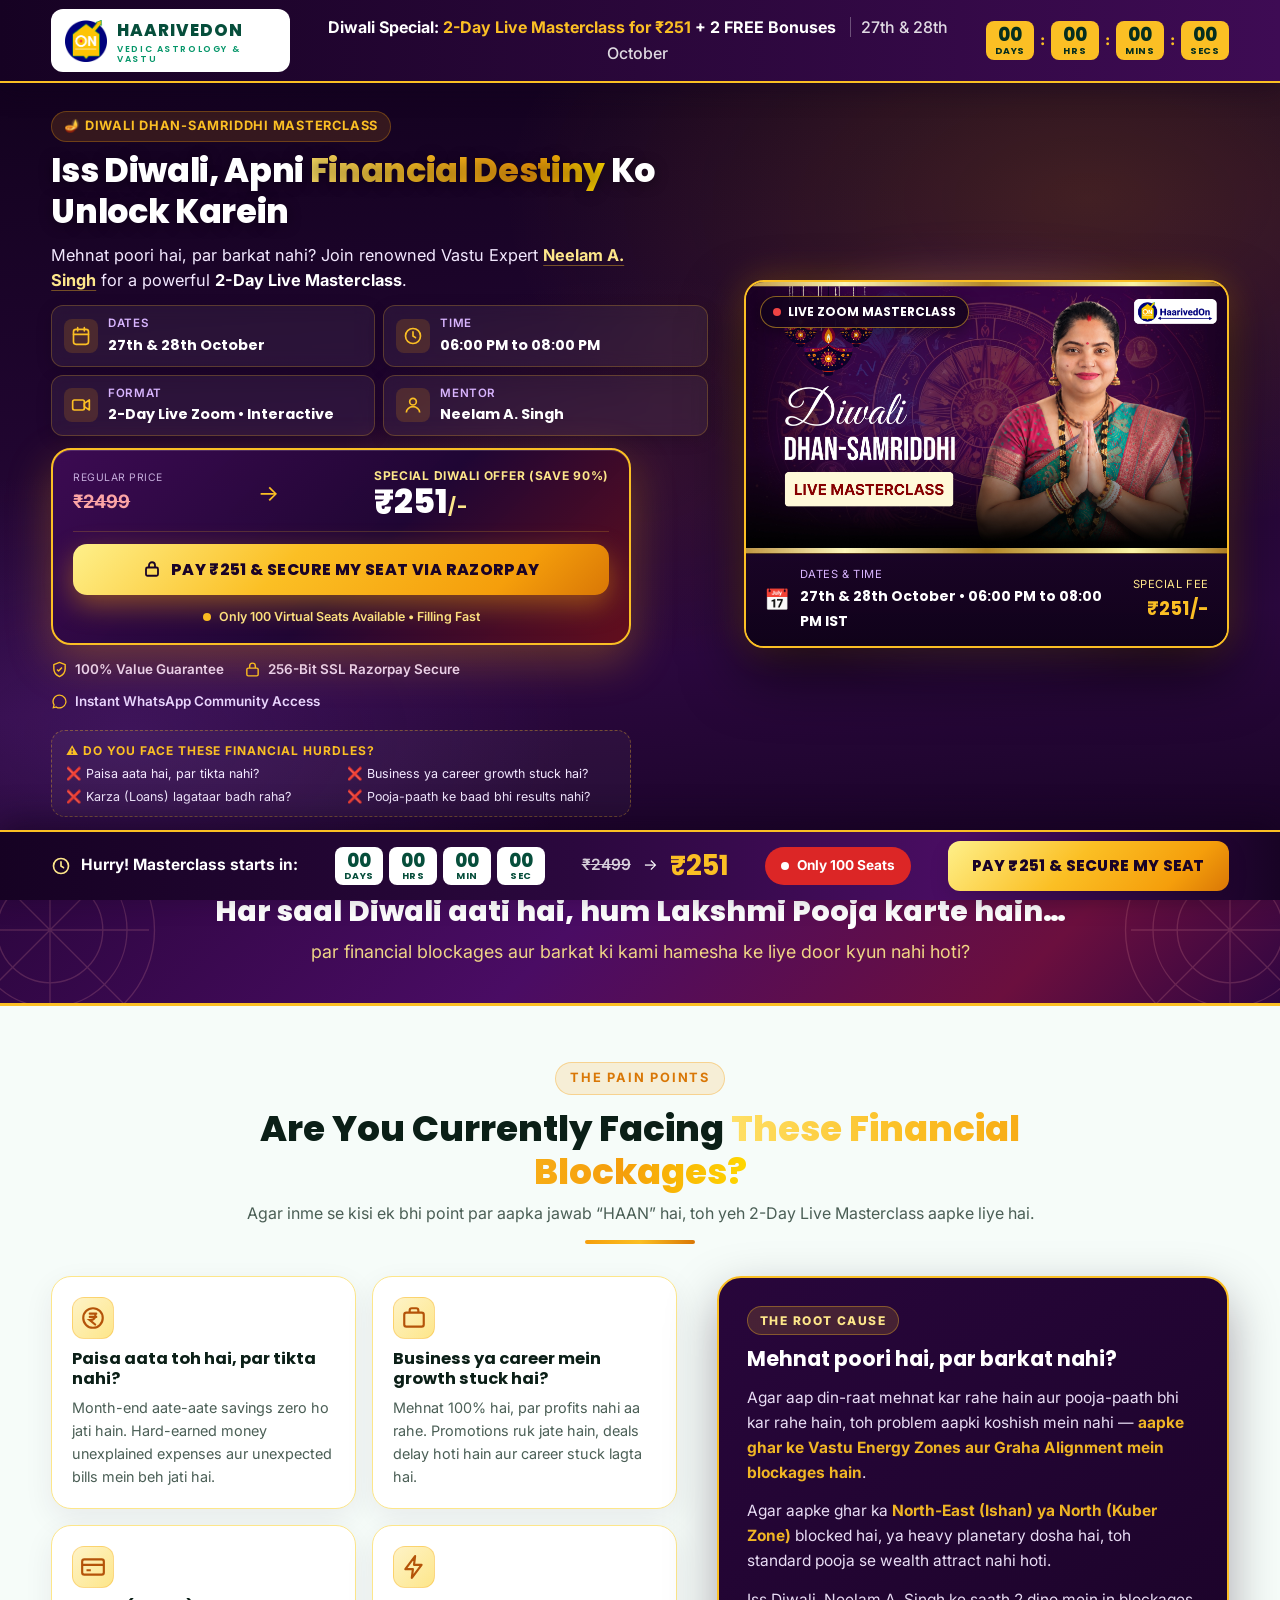
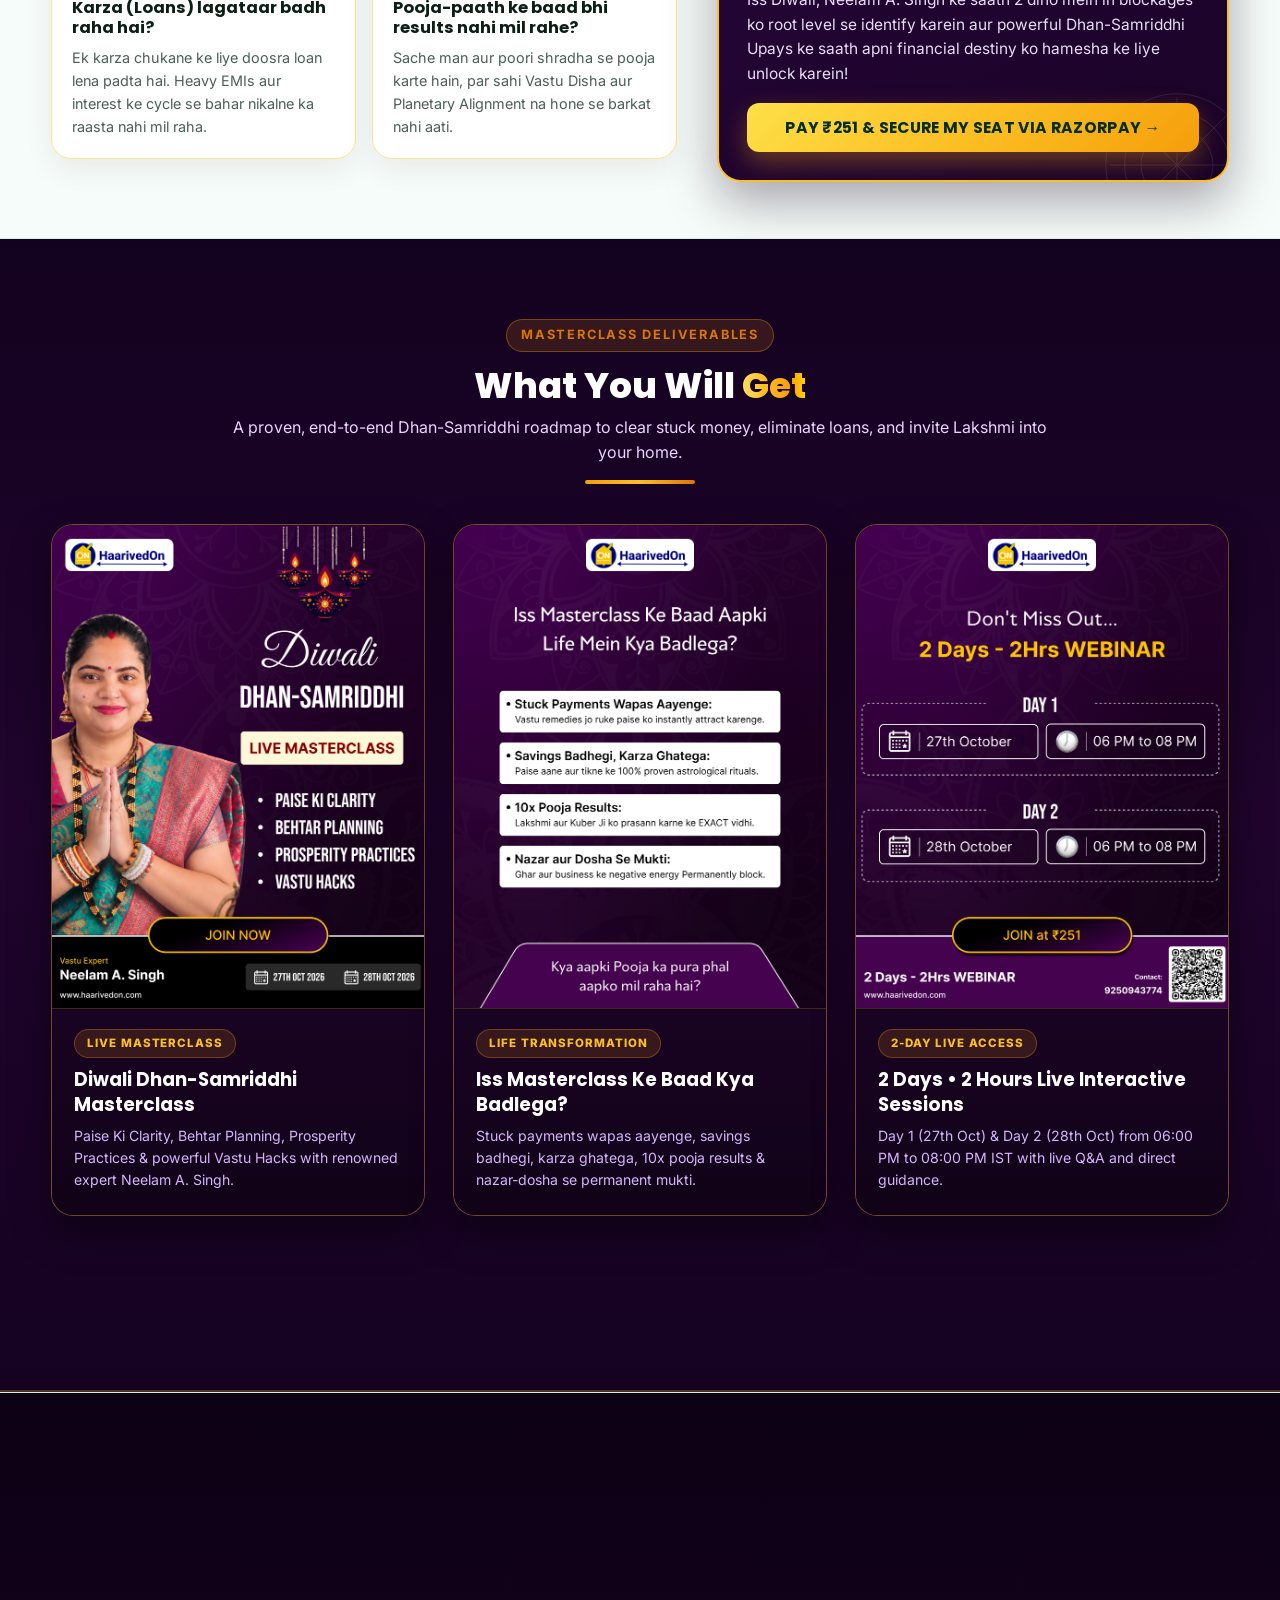
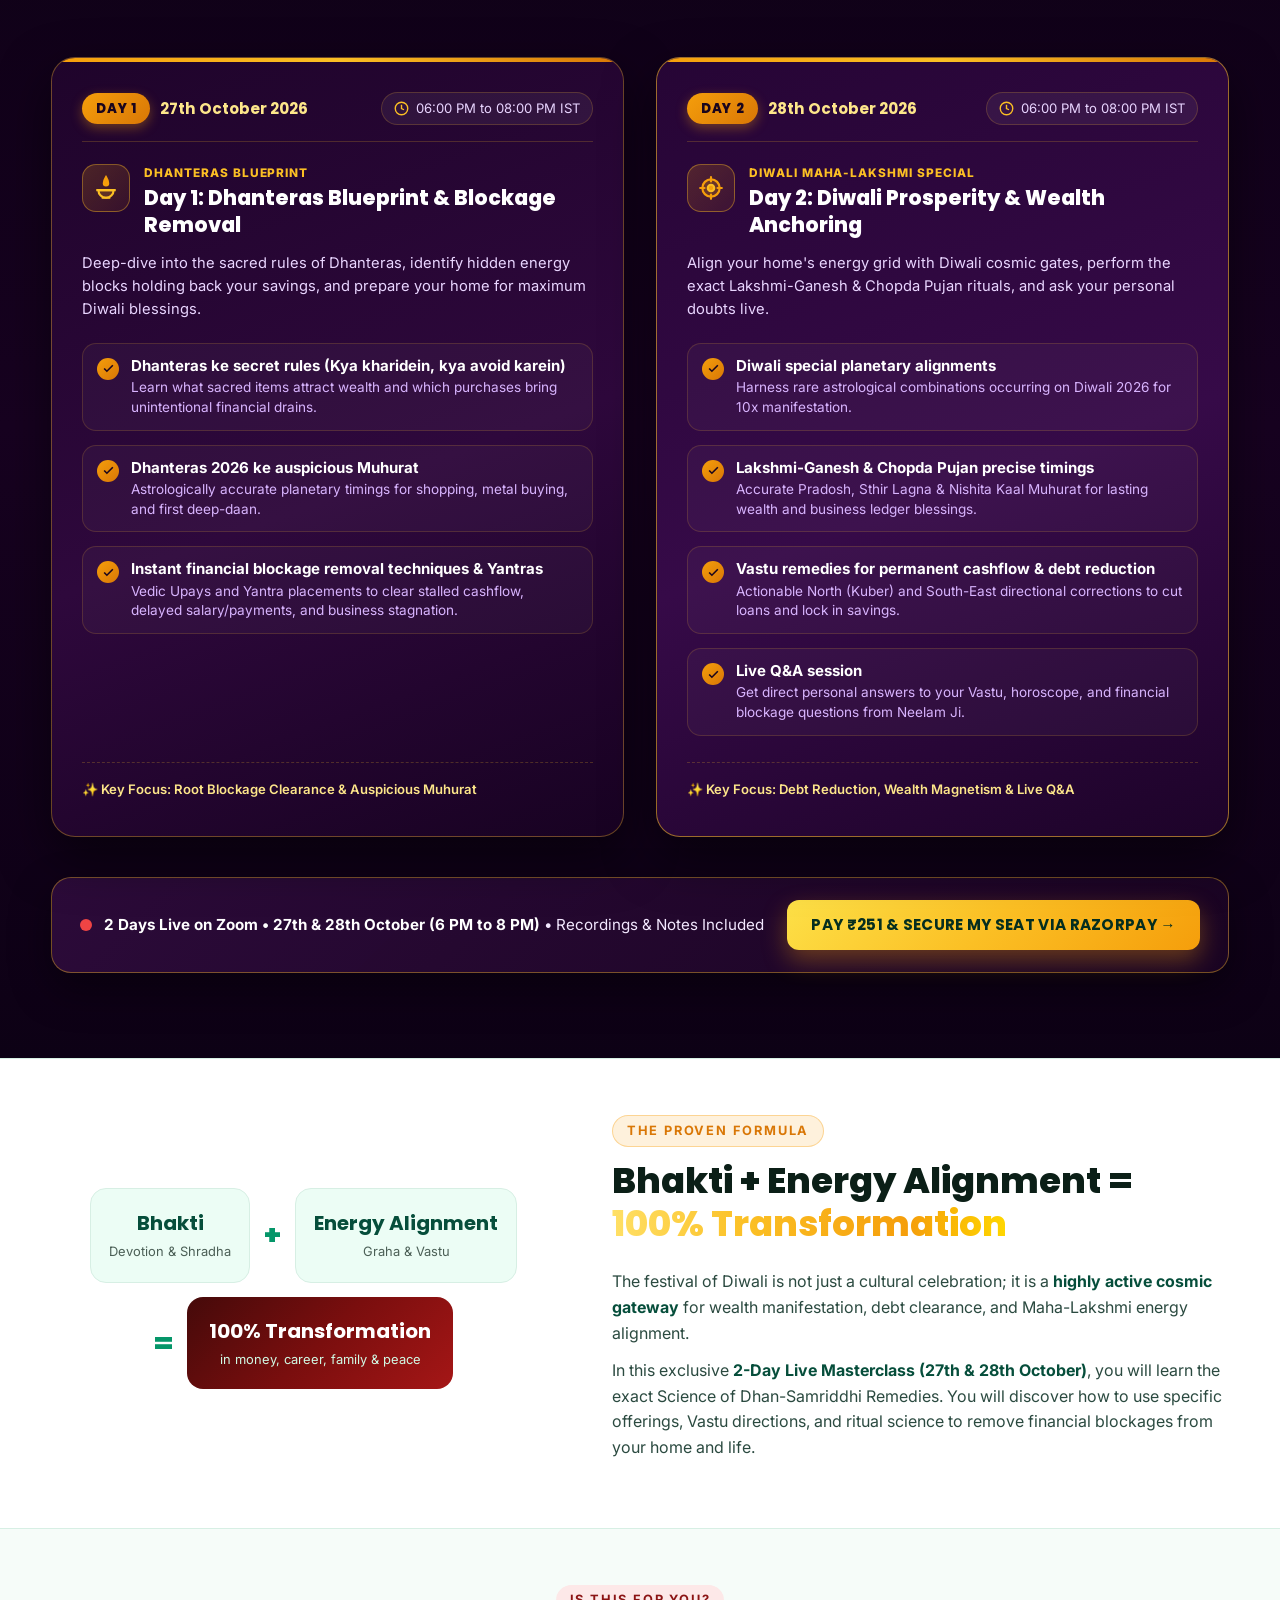
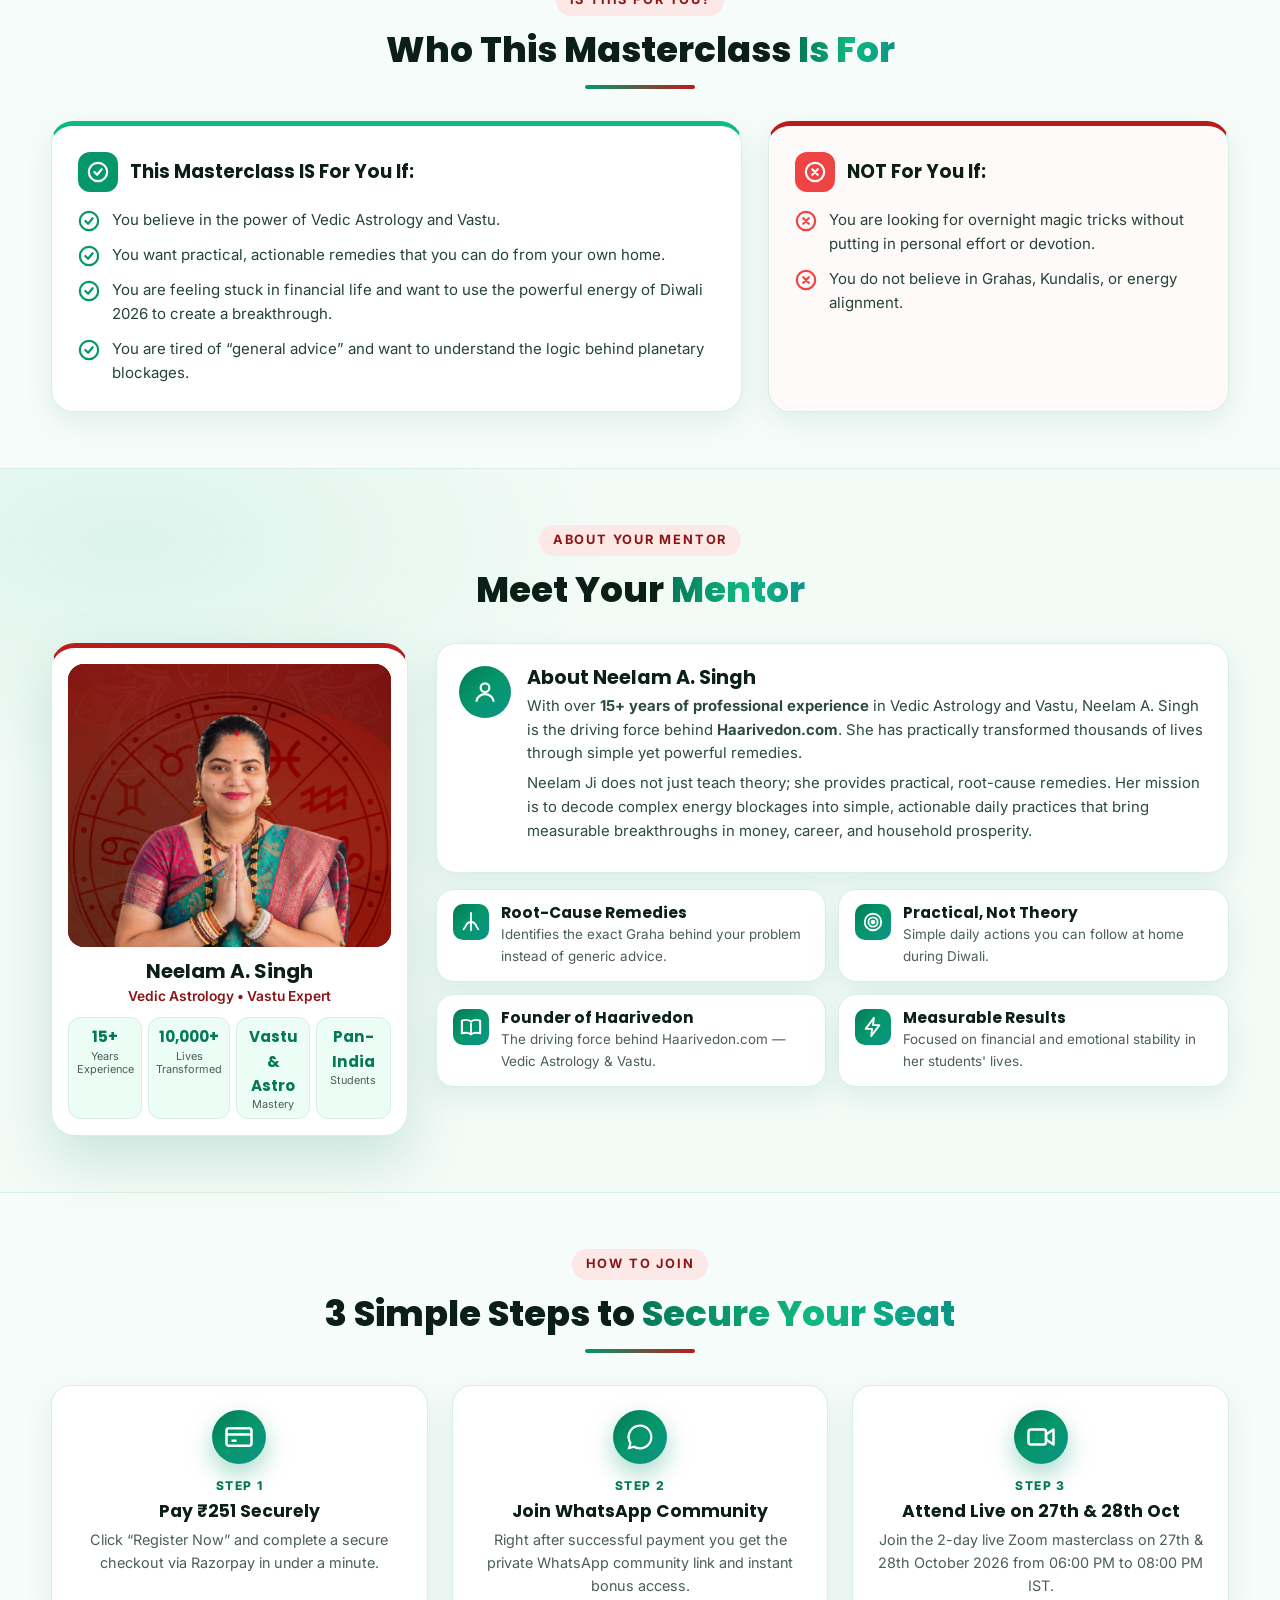
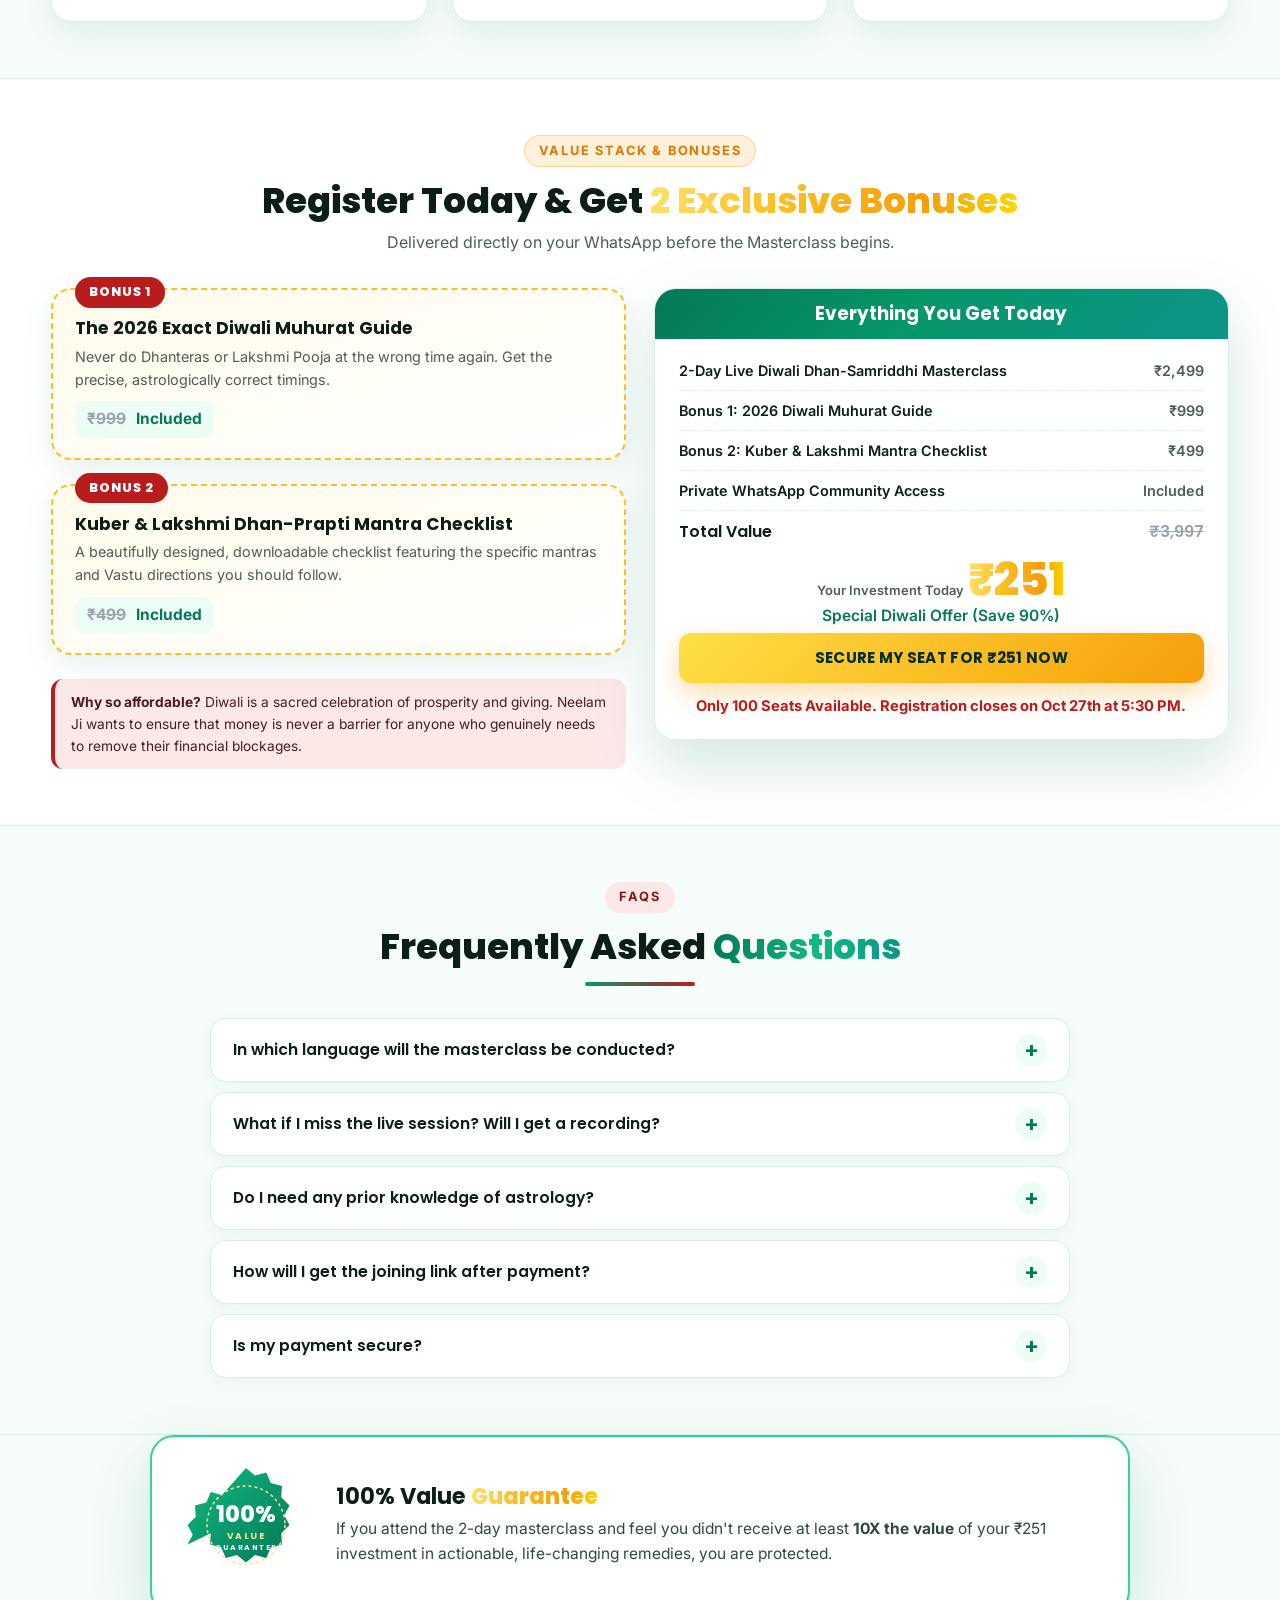
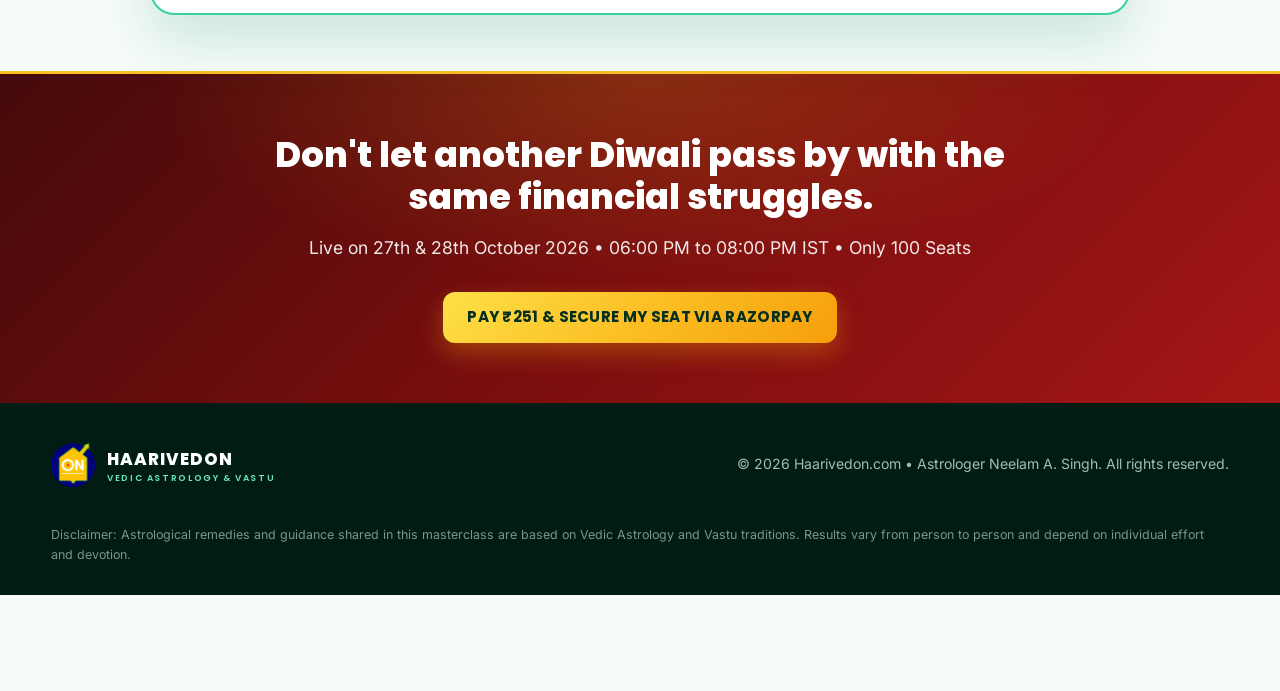
==== commit 4e17e936: "fix: improve button layouts and responsive UI styling across index, styles, and script" ====
--- a/index.html
+++ b/index.html
@@ -179,7 +179,7 @@
         <h1 class="hero-title">Iss Diwali, Apni <span class="gold-gradient">Financial Destiny</span> Ko Unlock Karein
 
         </h1>
-        <p class="hero-lead">Mehnat poori hai, par barkat nahi? Join renowned Vastu &amp; Astrology Expert <strong
+        <p class="hero-lead">Mehnat poori hai, par barkat nahi? Join renowned Vastu Expert <strong
             class="gold-lead-name">Neelam A. Singh</strong> for a powerful <strong>2-Day Live Masterclass</strong>.</p>
 
         <div class="hero-info-grid">
@@ -230,13 +230,12 @@
               <b>&#8377;<span data-price>251</span><small>/-</small></b>
             </div>
           </div>
-          <a href="#register" class="btn btn-gold btn-hero-pay pulse" data-pay>
-            <svg width="18" height="18" viewBox="0 0 24 24" fill="none" stroke="currentColor" stroke-width="2.4"
-              style="vertical-align:-3px">
+          <a href="#checkout-modal" class="btn btn-gold btn-hero-pay pulse" data-pay id="hero-cta-btn">
+            <svg width="18" height="18" viewBox="0 0 24 24" fill="none" stroke="currentColor" stroke-width="2.4" aria-hidden="true">
               <rect x="4" y="10" width="16" height="11" rx="2" />
               <path d="M8 10V7a4 4 0 018 0v3" />
             </svg>
-            PAY &#8377;<span data-price>251</span> &amp; SECURE MY SEAT VIA RAZORPAY
+            <span>PAY &#8377;<span data-price>251</span> &amp; SECURE MY SEAT VIA RAZORPAY</span>
           </a>
           <div class="h-seat-alert">
             <span class="live-dot-yellow"></span> Only 100 Virtual Seats Available &bull; Filling Fast
@@ -352,7 +351,7 @@
           </div>
         </div>
         <div class="callout callout-diwali reveal">
-          <svg class="mandala">
+          <svg class="mandala" aria-hidden="true">
             <use href="#mandala" />
           </svg>
           <div class="callout-badge">THE ROOT CAUSE</div>
@@ -363,8 +362,9 @@
             hai, toh standard pooja se wealth attract nahi hoti.</p>
           <p>Iss Diwali, Neelam A. Singh ke saath 2 dino mein in blockages ko root level se identify karein aur powerful
             Dhan-Samriddhi Upays ke saath apni financial destiny ko hamesha ke liye unlock karein!</p>
-          <a href="#register" class="btn btn-gold pulse" data-pay>PAY &#8377;<span data-price>251</span> &amp; SECURE MY
-            SEAT VIA RAZORPAY &rarr;</a>
+          <a href="#checkout-modal" class="btn btn-gold btn-callout-pay pulse" data-pay id="blockage-cta-btn">
+            <span>PAY &#8377;<span data-price>251</span> &amp; SECURE MY SEAT VIA RAZORPAY &rarr;</span>
+          </a>
         </div>
       </div>
     </div>
@@ -423,8 +423,8 @@
       </div>
 
       <div class="what-get-cta reveal">
-        <a href="#register" class="btn btn-gold pulse" data-pay>PAY &#8377;<span data-price>251</span> &amp; GET
-          COMPLETE ACCESS TODAY &rarr;</a>
+        <a href="#checkout-modal" class="btn btn-gold pulse" data-pay><span>PAY &#8377;<span data-price>251</span> &amp; GET
+          COMPLETE ACCESS TODAY &rarr;</span></a>
       </div>
     </div>
   </section>
@@ -612,8 +612,8 @@
           <span><b>2 Days Live on Zoom &bull; 27th &amp; 28th October (6 PM to 8 PM)</b> &bull; Recordings &amp; Notes
             Included</span>
         </div>
-        <a href="#register" class="btn btn-gold pulse" data-pay>PAY &#8377;<span data-price>251</span> &amp; SECURE MY
-          SEAT VIA RAZORPAY &rarr;</a>
+        <a href="#checkout-modal" class="btn btn-gold pulse" data-pay><span>PAY &#8377;<span data-price>251</span> &amp; SECURE MY
+          SEAT VIA RAZORPAY &rarr;</span></a>
       </div>
     </div>
   </section>
@@ -854,8 +854,8 @@
               <div class="big grad-gold-text">&#8377;<span data-price>251</span></div>
               <div class="note">Special Diwali Offer (Save 90%)</div>
             </div>
-            <a href="#" class="btn btn-gold pulse" data-pay>Secure My Seat for &#8377;<span data-price>251</span>
-              Now</a>
+            <a href="#checkout-modal" class="btn btn-gold pulse" data-pay><span>Secure My Seat for &#8377;<span data-price>251</span>
+              Now</span></a>
             <div class="closing">Only 100 Seats Available. Registration closes on Oct 27th at 5:30 PM.</div>
           </div>
         </div>
@@ -945,8 +945,8 @@
     <div class="container">
       <h2>Don't let another Diwali pass by with the same financial struggles.</h2>
       <p>Live on 27th &amp; 28th October 2026 &bull; 06:00 PM to 08:00 PM IST &bull; Only 100 Seats</p>
-      <a href="#" class="btn btn-gold pulse" data-pay>PAY &#8377;<span data-price>251</span> &amp; SECURE MY SEAT VIA
-        RAZORPAY</a>
+      <a href="#checkout-modal" class="btn btn-gold pulse" data-pay><span>PAY &#8377;<span data-price>251</span> &amp; SECURE MY SEAT VIA
+        RAZORPAY</span></a>
     </div>
   </section>
 
@@ -976,10 +976,11 @@
       </div>
       <div class="pr"><s>&#8377;<span data-regular>2499</span></s>&rarr;<b>&#8377;<span data-price>251</span></b></div>
       <span class="seats"><i></i>Only 100 Seats</span>
-      <a href="#" class="btn btn-white" data-pay>PAY &#8377;<span data-price>251</span> &amp; SECURE MY SEAT</a>
+      <a href="#checkout-modal" class="btn btn-white" data-pay><span>PAY &#8377;<span data-price>251</span> &amp; SECURE MY SEAT</span></a>
     </div>
   </div>
 
+  <div id="register" style="position:relative;top:-100px;visibility:hidden"></div>
   <div class="modal" id="checkout-modal" role="dialog" aria-modal="true" aria-labelledby="co-title">
     <div class="box co-box">
       <button class="co-x" data-close aria-label="Close">&times;</button>
--- a/styles.css
+++ b/styles.css
@@ -582,18 +582,26 @@
   background: linear-gradient(135deg, #fef08a 0%, #fbbf24 40%, #f59e0b 80%, #d97706 100%);
   color: #1a0327;
   font-weight: 800;
-  font-size: .96rem;
-  padding: 15px 22px;
+  font-size: clamp(0.84rem, 2.3vw, 0.98rem);
+  padding: 15px 20px;
   border-radius: 14px;
   text-transform: uppercase;
-  letter-spacing: .03em;
+  letter-spacing: .025em;
   box-shadow: 0 10px 28px rgba(245, 158, 11, .45);
   display: flex;
   align-items: center;
   justify-content: center;
-  gap: 8px;
+  gap: 10px;
   width: 100%;
+  box-sizing: border-box;
+  text-align: center;
+  line-height: 1.35;
   transition: transform .2s, box-shadow .2s;
+  cursor: pointer;
+  position: relative;
+  z-index: 2;
+  -webkit-tap-highlight-color: transparent;
+  user-select: none;
 }
 
 .btn-hero-pay:hover {
@@ -941,7 +949,9 @@
   height: 220px;
   transform: translateY(-50%);
   color: #fca5a5;
-  opacity: .18
+  opacity: .18;
+  pointer-events: none !important;
+  user-select: none;
 }
 
 .band-mandala.l {
@@ -1047,12 +1057,35 @@
   color: var(--gold)
 }
 
-.callout .mandala {
+.callout .mandala,
+.mandala {
   position: absolute;
   right: -60px;
   bottom: -60px;
   width: 220px;
-  opacity: .12
+  opacity: .12;
+  pointer-events: none !important;
+  user-select: none;
+}
+
+.callout .btn,
+.callout .btn-callout-pay {
+  position: relative;
+  z-index: 5;
+  display: flex;
+  align-items: center;
+  justify-content: center;
+  text-align: center;
+  width: 100%;
+  box-sizing: border-box;
+  font-size: clamp(0.84rem, 2.3vw, 0.98rem);
+  padding: 14px 20px;
+  border-radius: 12px;
+  line-height: 1.35;
+  margin-top: 16px;
+  cursor: pointer;
+  -webkit-tap-highlight-color: transparent;
+  user-select: none;
 }
 
 /* Diwali Band & Problem Section Enhancements */
@@ -2348,6 +2381,10 @@
 }
 
 /* Modal */
+body.modal-open {
+  overflow: hidden !important;
+}
+
 .modal {
   position: fixed;
   top: 0;
@@ -2737,49 +2774,50 @@
 
 @media (max-width:720px) {
   body {
-    padding-bottom: calc(88px + env(safe-area-inset-bottom, 0px))
+    padding-bottom: calc(78px + env(safe-area-inset-bottom, 0px));
+    overflow-x: hidden;
   }
 
   .section {
-    padding: 64px 0
+    padding: 48px 0;
   }
 
   .topbar .container {
     gap: 8px;
-    padding: 6px 0
+    padding: 6px 0;
   }
 
   .topbar .offer {
-    display: none
+    display: none;
   }
 
   .cd {
     gap: 3px;
-    flex-shrink: 0
+    flex-shrink: 0;
   }
 
   .cd .sep {
-    display: none
+    display: none;
   }
 
   .cd .u {
-    min-width: 33px;
-    font-size: .84rem;
+    min-width: 30px;
+    font-size: .8rem;
     padding: 2px 3px;
-    border-radius: 6px
+    border-radius: 6px;
   }
 
   .cd .u small {
-    font-size: .45rem
+    font-size: .44rem;
   }
 
   .logo {
-    padding: 5px 8px;
-    font-size: .84rem;
-    gap: 7px;
+    padding: 4px 8px;
+    font-size: .82rem;
+    gap: 6px;
     border-radius: 10px;
     flex-shrink: 0;
-    line-height: 1.1
+    line-height: 1.1;
   }
 
   .logo small {
@@ -2790,33 +2828,90 @@
     font-weight: 600;
     margin-top: 1px;
     line-height: 1;
-    white-space: nowrap
+    white-space: nowrap;
   }
 
   .logo svg,
   .logo img {
-    width: 34px;
-    height: 34px;
+    width: 32px;
+    height: 32px;
     flex: none;
     object-fit: contain;
     border-radius: 0;
-    display: block
+    display: block;
+  }
+
+  .hero-info-grid {
+    grid-template-columns: repeat(2, 1fr);
+    gap: 8px;
+    margin: 10px 0 12px;
+  }
+
+  .hero-info-card {
+    padding: 8px 10px;
+    gap: 8px;
+    border-radius: 10px;
+  }
+
+  .hero-info-card .h-ic {
+    width: 30px;
+    height: 30px;
+  }
+
+  .hero-info-card .h-ic svg {
+    width: 16px;
+    height: 16px;
+  }
+
+  .hero-info-card small {
+    font-size: 0.65rem;
+  }
+
+  .hero-info-card b {
+    font-size: 0.82rem;
+    line-height: 1.2;
+  }
+
+  .hero-price-card {
+    padding: 14px 16px;
+    border-radius: 16px;
+    gap: 10px;
+  }
+
+  .h-price-row {
+    gap: 8px;
+    padding-bottom: 8px;
+  }
+
+  .h-price-now b {
+    font-size: 1.85rem;
+  }
+
+  .btn-hero-pay {
+    font-size: clamp(0.82rem, 3.2vw, 0.94rem);
+    padding: 13px 14px;
+    gap: 8px;
+    letter-spacing: .015em;
+  }
+
+  .btn-hero-pay svg {
+    width: 16px;
+    height: 16px;
   }
 
   .eq {
     min-width: 0;
-    padding: 16px 14px
+    padding: 14px 10px;
   }
 
   .eq b {
-    font-size: 1.05rem
+    font-size: 1rem;
   }
 
   .eq.final b {
-    font-size: 1.25rem
-  }
-
-  .hero-info-grid,
+    font-size: 1.15rem;
+  }
+
   .info-grid,
   .pain-teaser-grid,
   .cards2,
@@ -2825,7 +2920,18 @@
   .feat,
   .steps,
   .bonus-grid {
-    grid-template-columns: 1fr
+    grid-template-columns: 1fr;
+  }
+
+  .callout.callout-diwali {
+    padding: 22px 18px;
+    border-radius: 18px;
+  }
+
+  .callout .btn,
+  .callout .btn-callout-pay {
+    font-size: clamp(0.82rem, 3vw, 0.94rem);
+    padding: 13px 16px;
   }
 
   .what-get-grid {
@@ -2834,18 +2940,33 @@
     margin-right: auto;
   }
 
+  .what-get-cta .btn {
+    width: 100%;
+    max-width: 440px;
+    box-sizing: border-box;
+    font-size: clamp(0.82rem, 3vw, 0.94rem);
+    padding: 13px 16px;
+  }
+
   .curr-card {
-    padding: 24px 18px;
+    padding: 20px 16px;
   }
 
   .curr-title {
-    font-size: 1.15rem;
+    font-size: 1.1rem;
   }
 
   .curr-cta-box {
-    padding: 18px 20px;
+    padding: 16px 16px;
     text-align: center;
     justify-content: center;
+  }
+
+  .curr-cta-box .btn {
+    width: 100%;
+    font-size: clamp(0.82rem, 3vw, 0.94rem);
+    padding: 13px 16px;
+    box-sizing: border-box;
   }
 
   .curr-cta-info {
@@ -2854,43 +2975,321 @@
   }
 
   .price-card {
-    padding: 18px
+    padding: 18px;
   }
 
   .price-card .btn {
     margin-left: 0;
-    width: 100%
+    width: 100%;
   }
 
   .guarantee {
     flex-direction: column;
     text-align: center;
-    padding: 28px
+    padding: 24px;
+    gap: 14px;
   }
 
   .about {
-    flex-direction: column
+    flex-direction: column;
+  }
+
+  .sticky {
+    padding: 6px 12px calc(6px + env(safe-area-inset-bottom, 0px));
+    box-shadow: 0 -8px 24px rgba(18, 2, 28, .55);
+  }
+
+  .sticky .container {
+    padding: 4px 0;
+    gap: 10px;
   }
 
   .sticky .hurry,
   .sticky .cd,
   .sticky .pr s,
   .seats {
-    display: none
+    display: none;
+  }
+
+  .sticky .pr b {
+    font-size: 1.45rem;
   }
 
   .sticky .btn {
-    padding: 14px 18px;
-    font-size: .95rem
+    padding: 11px 16px;
+    font-size: .84rem;
+    white-space: nowrap;
+    border-radius: 10px;
   }
 
   .cta-strip {
     padding: 24px;
     text-align: center;
-    justify-content: center
+    justify-content: center;
   }
 
   .stack-body {
-    padding: 22px
+    padding: 20px 16px;
+  }
+
+  .stack .btn {
+    width: 100%;
+    font-size: clamp(0.82rem, 3vw, 0.94rem);
+    padding: 13px 16px;
+    box-sizing: border-box;
+  }
+
+  .final .btn {
+    width: 100%;
+    max-width: 440px;
+    font-size: clamp(0.82rem, 3vw, 0.94rem);
+    padding: 13px 16px;
+    box-sizing: border-box;
+  }
+}
+
+@media (max-width: 480px) {
+  .hero {
+    padding: 18px 0 28px;
+  }
+
+  .hero h1,
+  .hero-title {
+    font-size: clamp(1.4rem, 6.2vw, 1.85rem);
+    line-height: 1.25;
+  }
+
+  .hero .lead,
+  .hero-lead {
+    font-size: 0.88rem;
+    line-height: 1.48;
+  }
+
+  .hero-event-tag {
+    font-size: 0.74rem;
+    padding: 4px 10px;
+  }
+
+  .hero-price-card {
+    padding: 12px 14px;
+    border-radius: 16px;
+    gap: 10px;
+  }
+
+  .h-price-row {
+    gap: 8px;
+    padding-bottom: 8px;
+  }
+
+  .h-price-old small {
+    font-size: 0.68rem;
+  }
+
+  .h-price-old s {
+    font-size: 1rem;
+  }
+
+  .h-price-arrow {
+    font-size: 1.15rem;
+  }
+
+  .h-price-now small {
+    font-size: 0.68rem;
+  }
+
+  .h-price-now b {
+    font-size: 1.7rem;
+  }
+
+  .btn-hero-pay {
+    font-size: 0.8rem;
+    padding: 12px 10px;
+    letter-spacing: .01em;
+  }
+
+  .btn-hero-pay svg {
+    width: 15px;
+    height: 15px;
+  }
+
+  .h-seat-alert {
+    font-size: 0.72rem;
+  }
+
+  .hero-trust {
+    font-size: 0.72rem;
+    gap: 6px 10px;
+  }
+
+  .hero-pain-teaser {
+    padding: 12px;
+    border-radius: 12px;
+    margin-top: 14px;
+  }
+
+  .pain-teaser-head {
+    font-size: 0.74rem;
+  }
+
+  .pain-teaser-grid {
+    font-size: 0.78rem;
+    gap: 5px;
+  }
+
+  .callout.callout-diwali {
+    padding: 18px 14px;
+    border-radius: 16px;
+  }
+
+  .callout h3 {
+    font-size: 1.12rem;
+  }
+
+  .callout p {
+    font-size: 0.84rem;
+    line-height: 1.5;
+  }
+
+  .callout .btn,
+  .callout .btn-callout-pay {
+    font-size: 0.8rem;
+    padding: 12px 10px;
+  }
+
+  .what-get-info h3 {
+    font-size: 1.05rem;
+  }
+
+  .what-get-info p {
+    font-size: 0.82rem;
+  }
+
+  .what-get-cta .btn {
+    font-size: 0.8rem;
+    padding: 12px 10px;
+    width: 100%;
+  }
+
+  .curr-card {
+    padding: 16px 12px;
+  }
+
+  .curr-title {
+    font-size: 1.05rem;
+  }
+
+  .curr-item {
+    padding: 8px 10px;
+    font-size: 0.82rem;
+  }
+
+  .curr-cta-box {
+    padding: 14px 12px;
+  }
+
+  .curr-cta-box .btn {
+    font-size: 0.8rem;
+    padding: 12px 10px;
+    width: 100%;
+  }
+
+  .equation {
+    gap: 6px;
+  }
+
+  .eq {
+    padding: 10px 8px;
+    min-width: 0;
+  }
+
+  .eq b {
+    font-size: 0.92rem;
+  }
+
+  .eq small {
+    font-size: 0.68rem;
+  }
+
+  .eq.final b {
+    font-size: 1.05rem;
+  }
+
+  .sticky {
+    padding: 6px 10px calc(6px + env(safe-area-inset-bottom, 0px));
+  }
+
+  .sticky .container {
+    gap: 8px;
+  }
+
+  .sticky .pr b {
+    font-size: 1.35rem;
+  }
+
+  .sticky .btn {
+    padding: 10px 14px;
+    font-size: 0.8rem;
+    letter-spacing: 0;
+  }
+
+  .modal .box.co-box {
+    padding: 18px 14px 16px;
+    margin: 10px auto;
+  }
+
+  #co-title {
+    font-size: 1.05rem;
+  }
+
+  .co-sub {
+    font-size: 0.74rem;
+  }
+
+  .co-pay {
+    font-size: 0.88rem;
+    padding: 12px 12px;
+  }
+}
+
+@media (max-width: 360px) {
+  .logo {
+    padding: 3px 6px;
+    font-size: 0.75rem;
+  }
+
+  .logo svg,
+  .logo img {
+    width: 28px;
+    height: 28px;
+  }
+
+  .cd .u {
+    min-width: 26px;
+    font-size: 0.72rem;
+    padding: 1px 2px;
+  }
+
+  .hero-info-grid {
+    grid-template-columns: 1fr;
+  }
+
+  .btn-hero-pay {
+    font-size: 0.74rem;
+    padding: 11px 8px;
+  }
+
+  .callout .btn,
+  .callout .btn-callout-pay {
+    font-size: 0.74rem;
+    padding: 11px 8px;
+  }
+
+  .sticky .pr b {
+    font-size: 1.25rem;
+  }
+
+  .sticky .btn {
+    padding: 9px 12px;
+    font-size: 0.75rem;
   }
 }
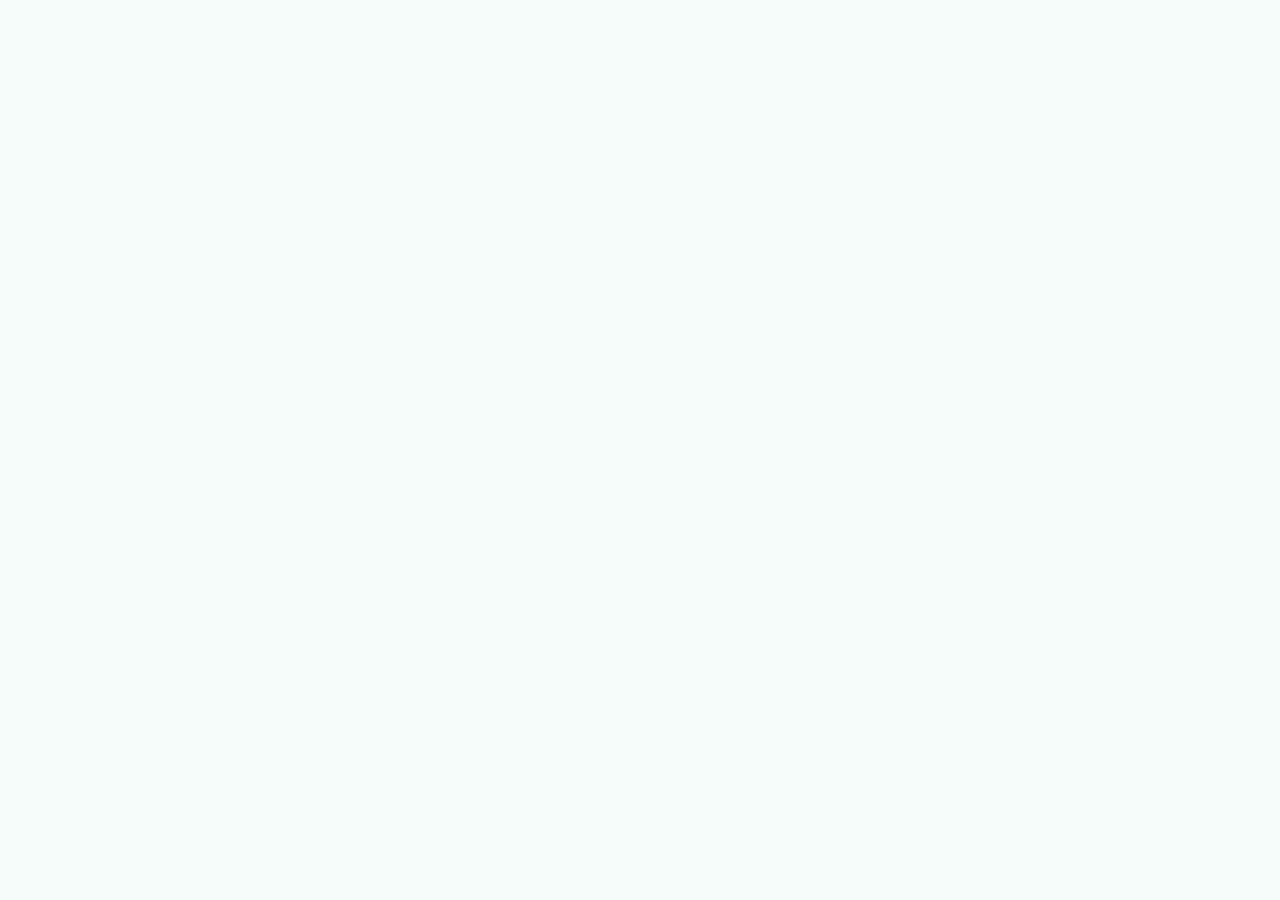
==== commit 800399e9: "Replace old Meta Pixel with the new Facebook Pixel ID in the head section" ====
--- a/index.html
+++ b/index.html
@@ -7,7 +7,7 @@
   <link rel="icon" type="image/svg+xml" href="assets/logo1.png">
   <title>Diwali Dhan-Samriddhi Masterclass | 27th & 28th October | Neelam A. Singh – HAARIVEDON</title>
   <meta name="description"
-    content="Iss Diwali, Apni Financial Destiny Ko Unlock Karein & Saare Financial Blockages Hamesha Ke Liye Door Karein! 2-Day Live Masterclass with Neelam A. Singh on 27th & 28th October, 06:00 PM to 08:00 PM IST. Just ₹251.">
+    content="Iss Diwali, Apni Financial Destiny Ko Unlock Karein & Saare Financial Blockages Hamesha Ke Liye Door Karein! 2-Day Live Masterclass with Neelam A. Singh on 27th & 28th October, 06:00 PM to 08:00 PM IST.">
   <meta property="og:title" content="Diwali Dhan-Samriddhi Masterclass with Neelam A. Singh – HAARIVEDON">
   <meta property="og:description"
     content="2-Day Live Masterclass on 27th & 28th October 2026, 06:00 PM to 08:00 PM IST. Iss Diwali, Apni Financial Destiny Ko Unlock Karein! Only 100 seats. ₹251.">
@@ -32,1044 +32,10 @@
       s.parentNode.insertBefore(t, s)
     }(window, document, 'script',
       'https://connect.facebook.net/en_US/fbevents.js');
-    fbq('init', '1376595110915461');
+    fbq('init', '2861919294179617');
     fbq('track', 'PageView');
   </script>
   <noscript><img height="1" width="1" style="display:none"
-      src="https://www.facebook.com/tr?id=1376595110915461&ev=PageView&noscript=1" /></noscript>
+      src="https://www.facebook.com/tr?id=2861919294179617&ev=PageView&noscript=1" /></noscript>
   <!-- End Meta Pixel Code -->
 </head>
-
-<body>
-
-  <svg width="0" height="0" style="position:absolute" aria-hidden="true">
-    <defs>
-      <symbol id="i-cal" viewBox="0 0 24 24" fill="none" stroke="currentColor" stroke-width="2" stroke-linecap="round"
-        stroke-linejoin="round">
-        <rect x="3" y="4" width="18" height="18" rx="3" />
-        <path d="M8 2v4M16 2v4M3 10h18" />
-      </symbol>
-      <symbol id="i-clock" viewBox="0 0 24 24" fill="none" stroke="currentColor" stroke-width="2"
-        stroke-linecap="round">
-        <circle cx="12" cy="12" r="9" />
-        <path d="M12 7v5l3 2" />
-      </symbol>
-      <symbol id="i-video" viewBox="0 0 24 24" fill="none" stroke="currentColor" stroke-width="2"
-        stroke-linejoin="round">
-        <rect x="2" y="6" width="14" height="12" rx="2" />
-        <path d="M16 10l6-4v12l-6-4z" />
-      </symbol>
-      <symbol id="i-users" viewBox="0 0 24 24" fill="none" stroke="currentColor" stroke-width="2"
-        stroke-linecap="round">
-        <circle cx="9" cy="8" r="4" />
-        <path d="M2 21c0-4 3-6 7-6s7 2 7 6M16 4a4 4 0 011 0" />
-      </symbol>
-      <symbol id="i-check" viewBox="0 0 24 24" fill="none" stroke="currentColor" stroke-width="2.4"
-        stroke-linecap="round" stroke-linejoin="round">
-        <circle cx="12" cy="12" r="10" />
-        <path d="M8 12l3 3 5-6" />
-      </symbol>
-      <symbol id="i-x" viewBox="0 0 24 24" fill="none" stroke="currentColor" stroke-width="2.4" stroke-linecap="round">
-        <circle cx="12" cy="12" r="10" />
-        <path d="M9 9l6 6M15 9l-6 6" />
-      </symbol>
-      <symbol id="i-shield" viewBox="0 0 24 24" fill="none" stroke="currentColor" stroke-width="2"
-        stroke-linejoin="round">
-        <path d="M12 2l8 3v6c0 5-3.5 9-8 11-4.5-2-8-6-8-11V5z" />
-        <path d="M8.5 12l2.2 2.2 4.8-5" />
-      </symbol>
-      <symbol id="i-lock" viewBox="0 0 24 24" fill="none" stroke="currentColor" stroke-width="2">
-        <rect x="4" y="10" width="16" height="11" rx="2" />
-        <path d="M8 10V7a4 4 0 018 0v3" />
-      </symbol>
-      <symbol id="i-wa" viewBox="0 0 24 24" fill="currentColor">
-        <path
-          d="M12 2a10 10 0 00-8.6 15.1L2 22l5-1.3A10 10 0 1012 2zm0 18.2a8.2 8.2 0 01-4.2-1.2l-.3-.2-3 .8.8-2.9-.2-.3A8.2 8.2 0 1112 20.2z" />
-      </symbol>
-      <symbol id="i-star" viewBox="0 0 24 24" fill="currentColor">
-        <path d="M12 2l3 6.6 7 .7-5.3 4.8 1.6 7-6.3-3.8L5.7 21l1.6-7L2 9.3l7-.7z" />
-      </symbol>
-      <symbol id="i-coin" viewBox="0 0 24 24" fill="none" stroke="currentColor" stroke-width="2" stroke-linecap="round">
-        <circle cx="12" cy="12" r="9" />
-        <path d="M9 8h6M9 11h6M13 8c2 0 2 6-4 6l5 4" />
-      </symbol>
-      <symbol id="i-brief" viewBox="0 0 24 24" fill="none" stroke="currentColor" stroke-width="2"
-        stroke-linejoin="round">
-        <rect x="3" y="7" width="18" height="13" rx="2" />
-        <path d="M8 7V5a2 2 0 012-2h4a2 2 0 012 2v2" />
-      </symbol>
-      <symbol id="i-home" viewBox="0 0 24 24" fill="none" stroke="currentColor" stroke-width="2"
-        stroke-linejoin="round">
-        <path d="M3 11l9-8 9 8v9a1 1 0 01-1 1h-5v-6H9v6H4a1 1 0 01-1-1z" />
-      </symbol>
-      <symbol id="i-heart" viewBox="0 0 24 24" fill="none" stroke="currentColor" stroke-width="2"
-        stroke-linejoin="round">
-        <path d="M12 21s-8-5-8-11a4.5 4.5 0 018-3 4.5 4.5 0 018 3c0 6-8 11-8 11z" />
-      </symbol>
-      <symbol id="i-user" viewBox="0 0 24 24" fill="none" stroke="currentColor" stroke-width="2">
-        <circle cx="12" cy="8" r="4" />
-        <path d="M4 21c0-4 4-7 8-7s8 3 8 7" />
-      </symbol>
-      <symbol id="i-root" viewBox="0 0 24 24" fill="none" stroke="currentColor" stroke-width="2" stroke-linecap="round">
-        <path d="M12 2v10M12 12c-3 0-5 2-6 5M12 12c3 0 5 2 6 5M12 12v9M6 17l-2 3M18 17l2 3" />
-      </symbol>
-      <symbol id="i-book" viewBox="0 0 24 24" fill="none" stroke="currentColor" stroke-width="2"
-        stroke-linejoin="round">
-        <path d="M2 5c3-1 7-1 10 1 3-2 7-2 10-1v14c-3-1-7-1-10 1-3-2-7-2-10-1z" />
-        <path d="M2 5v14M12 7v14M22 5v14" />
-      </symbol>
-      <symbol id="i-spark" viewBox="0 0 24 24" fill="none" stroke="currentColor" stroke-width="2"
-        stroke-linejoin="round">
-        <path d="M13 2L4 14h7l-1 8 9-12h-7z" />
-      </symbol>
-      <symbol id="i-target" viewBox="0 0 24 24" fill="none" stroke="currentColor" stroke-width="2">
-        <circle cx="12" cy="12" r="9" />
-        <circle cx="12" cy="12" r="5" />
-        <circle cx="12" cy="12" r="1.5" fill="currentColor" />
-      </symbol>
-      <symbol id="i-card" viewBox="0 0 24 24" fill="none" stroke="currentColor" stroke-width="2">
-        <rect x="2" y="5" width="20" height="14" rx="2" />
-        <path d="M2 10h20M6 15h4" />
-      </symbol>
-      <symbol id="i-lang" viewBox="0 0 24 24" fill="none" stroke="currentColor" stroke-width="2" stroke-linecap="round">
-        <circle cx="12" cy="12" r="9" />
-        <path d="M3 12h18M12 3c3 3 3 15 0 18M12 3c-3 3-[...]
-    <symbol id=" logo" viewBox="0 0 40 40">
-          <circle cx="20" cy="20" r="19" fill="#047857" />
-          <g fill="none" stroke="#fde68a" stroke-width="1.6">
-            <circle cx="20" cy="20" r="11" />
-            <path d="M20 5v6M20 29v6M5 20h6M29 20h6" />
-          </g>
-      </symbol>
-      <symbol id="mandala" viewBox="0 0 200 200">
-        <g fill="none" stroke="currentColor" stroke-width="1.2">
-          <circle cx="100" cy="100" r="95" />
-          <circle cx="100" cy="100" r="70" />
-          <circle cx="100" cy="100" r="48" />
-          <path d="M100 10v180M10 100h180M32 32l136 136M168 32L32 168" />
-        </g>
-      </symbol>
-    </defs>
-  </svg>
-
-  <header class="topbar">
-    <div class="container">
-      <a href="#" class="logo" aria-label="HAARIVEDON home"><img src="assets/logo1.png" alt="HAARIVEDON logo" width="40"
-          height="40">
-        <div>HAARIVEDON<small>VEDIC ASTROLOGY &amp; VASTU</small></div>
-      </a>
-      <div class="offer">Diwali Special: <b>2-Day Live Masterclass for &#8377;251</b> + 2 FREE Bonuses <span>27th &amp;
-          28th October</span></div>
-      <div class="cd" aria-label="Countdown to masterclass">
-        <div class="u"><span data-cd="d">00</span><small>DAYS</small></div><span class="sep">:</span>
-        <div class="u"><span data-cd="h">00</span><small>HRS</small></div><span class="sep">:</span>
-        <div class="u"><span data-cd="m">00</span><small>MINS</small></div><span class="sep">:</span>
-        <div class="u"><span data-cd="s">00</span><small>SECS</small></div>
-      </div>
-    </div>
-  </header>
-
-  <section class="hero">
-    <div class="container hero-grid">
-      <div>
-        <div class="hero-tags-row">
-          <!-- <span class="hero-badge"><i class="dot"></i> 2-DAY LIVE ZOOM MASTERCLASS &bull; DIWALI SPECIAL</span> -->
-          <span class="hero-event-tag">&#129684; Diwali Dhan-Samriddhi Masterclass</span>
-        </div>
-        <h1 class="hero-title">Iss Diwali, Apni <span class="gold-gradient">Financial Destiny</span> Ko Unlock Karein
-
-        </h1>
-        <p class="hero-lead">Mehnat poori hai, par barkat nahi? Join renowned Vastu Expert <strong
-            class="gold-lead-name">Neelam A. Singh</strong> for a powerful <strong>2-Day Live Masterclass</strong>.</p>
-
-        <div class="hero-info-grid">
-          <div class="hero-info-card">
-            <div class="h-ic"><svg>
-                <use href="#i-cal" />
-              </svg></div>
-            <div><small>Dates</small><b>27th &amp; 28th October</b></div>
-          </div>
-          <div class="hero-info-card">
-            <div class="h-ic"><svg>
-                <use href="#i-clock" />
-              </svg></div>
-            <div><small>Time</small><b>06:00 PM to 08:00 PM</b></div>
-          </div>
-          <div class="hero-info-card">
-            <div class="h-ic"><svg>
-                <use href="#i-video" />
-              </svg></div>
-            <div><small>Format</small><b>2-Day Live Zoom &bull; Interactive</b></div>
-          </div>
-          <div class="hero-info-card">
-            <div class="h-ic"><svg>
-                <use href="#i-user" />
-              </svg></div>
-            <div><small>Mentor</small><b>Neelam A. Singh</b></div>
-          </div>
-        </div>
-
-        <!-- <div class="hero-chips">
-          <span class="hero-chip"><svg>
-              <use href="#i-star" />
-            </svg>15+ Years Vastu &amp; Astro Mastery</span>
-          <span class="hero-chip"><svg>
-              <use href="#i-users" />
-            </svg>Thousands of Lives Transformed</span>
-          <span class="hero-chip"><svg>
-              <use href="#i-lang" />
-            </svg>Hinglish (Simple &amp; Practical)</span>
-        </div> -->
-
-        <div class="hero-price-card">
-          <div class="h-price-row">
-            <div class="h-price-old"><small>Regular Price</small><s>&#8377;<span data-regular>2499</span></s></div>
-            <div class="h-price-arrow">&rarr;</div>
-            <div class="h-price-now">
-              <small>Special Diwali Offer (Save 90%)</small>
-              <b>&#8377;<span data-price>251</span><small>/-</small></b>
-            </div>
-          </div>
-          <a href="#checkout-modal" class="btn btn-gold btn-hero-pay pulse" data-pay id="hero-cta-btn">
-            <svg width="18" height="18" viewBox="0 0 24 24" fill="none" stroke="currentColor" stroke-width="2.4" aria-hidden="true">
-              <rect x="4" y="10" width="16" height="11" rx="2" />
-              <path d="M8 10V7a4 4 0 018 0v3" />
-            </svg>
-            <span>PAY &#8377;<span data-price>251</span> &amp; SECURE MY SEAT VIA RAZORPAY</span>
-          </a>
-          <div class="h-seat-alert">
-            <span class="live-dot-yellow"></span> Only 100 Virtual Seats Available &bull; Filling Fast
-          </div>
-        </div>
-
-        <div class="hero-trust">
-          <span><svg>
-              <use href="#i-shield" />
-            </svg>100% Value Guarantee</span>
-          <span><svg>
-              <use href="#i-lock" />
-            </svg>256-Bit SSL Razorpay Secure</span>
-          <span><svg>
-              <use href="#i-wa" />
-            </svg>Instant WhatsApp Community Access</span>
-        </div>
-
-        <div class="hero-pain-teaser">
-          <div class="pain-teaser-head">&#9888;&#65039; DO YOU FACE THESE FINANCIAL HURDLES?</div>
-          <div class="pain-teaser-grid">
-            <span>&#10060; Paisa aata hai, par tikta nahi?</span>
-            <span>&#10060; Business ya career growth stuck hai?</span>
-            <span>&#10060; Karza (Loans) lagataar badh raha?</span>
-            <span>&#10060; Pooja-paath ke baad bhi results nahi?</span>
-          </div>
-        </div>
-      </div>
-
-      <div class="hero-poster-card reveal">
-        <div class="poster-glow-aura"></div>
-        <div class="poster-frame">
-          <div class="poster-badge-top">
-            <span class="dot-live-red"></span> LIVE ZOOM MASTERCLASS
-          </div>
-          <img class="hero-cover-img" src="assets/Webinar cover.jpeg"
-            alt="Diwali Dhan-Samriddhi Masterclass with Neelam A. Singh – 27th & 28th October, 06:00 PM to 08:00 PM IST"
-            width="1920" height="1080" fetchpriority="high">
-          <div class="poster-bottom-meta">
-            <div class="p-meta-date">
-              <span class="p-meta-icon">&#128197;</span>
-              <div>
-                <small>Dates &amp; Time</small>
-                <b>27th &amp; 28th October &bull; 06:00 PM to 08:00 PM IST</b>
-              </div>
-            </div>
-            <div class="p-meta-fee">
-              <small>Special Fee</small>
-              <b>&#8377;251/-</b>
-            </div>
-          </div>
-        </div>
-      </div>
-    </div>
-  </section>
-
-  <!-- BAND -->
-  <section class="band band-diwali">
-    <svg class="band-mandala l" aria-hidden="true">
-      <use href="#mandala" />
-    </svg><svg class="band-mandala r" aria-hidden="true">
-      <use href="#mandala" />
-    </svg>
-    <div class="container">
-      <h2>Har saal Diwali aati hai, hum Lakshmi Pooja karte hain&hellip;</h2>
-      <p>par financial blockages aur barkat ki kami hamesha ke liye door kyun nahi hoti?</p>
-    </div>
-  </section>
-
-  <!-- PROBLEM -->
-  <section class="section problem-diwali" id="problem">
-    <div class="container">
-      <div class="section-head reveal">
-        <span class="eyebrow eyebrow-diwali">The Pain Points</span>
-        <h2>Are You Currently Facing <span class="grad-gold-text">These Financial Blockages?</span></h2>
-        <p>Agar inme se kisi ek bhi point par aapka jawab &ldquo;HAAN&rdquo; hai, toh yeh 2-Day Live Masterclass aapke
-          liye hai.</p>
-        <div class="bar bar-gold"></div>
-      </div>
-      <div class="prob-grid">
-        <div class="cards2">
-          <div class="card card-diwali reveal">
-            <div class="ic ic-diwali"><svg>
-                <use href="#i-coin" />
-              </svg></div>
-            <h3>Paisa aata toh hai, par tikta nahi?</h3>
-            <p>Month-end aate-aate savings zero ho jati hain. Hard-earned money unexplained expenses aur unexpected
-              bills mein beh jati hai.</p>
-          </div>
-          <div class="card card-diwali reveal">
-            <div class="ic ic-diwali"><svg>
-                <use href="#i-brief" />
-              </svg></div>
-            <h3>Business ya career mein growth stuck hai?</h3>
-            <p>Mehnat 100% hai, par profits nahi aa rahe. Promotions ruk jate hain, deals delay hoti hain aur career
-              stuck lagta hai.</p>
-          </div>
-          <div class="card card-diwali reveal">
-            <div class="ic ic-diwali"><svg>
-                <use href="#i-card" />
-              </svg></div>
-            <h3>Karza (Loans) lagataar badh raha hai?</h3>
-            <p>Ek karza chukane ke liye doosra loan lena padta hai. Heavy EMIs aur interest ke cycle se bahar nikalne ka
-              raasta nahi mil raha.</p>
-          </div>
-          <div class="card card-diwali reveal">
-            <div class="ic ic-diwali"><svg>
-                <use href="#i-spark" />
-              </svg></div>
-            <h3>Pooja-paath ke baad bhi results nahi mil rahe?</h3>
-            <p>Sache man aur poori shradha se pooja karte hain, par sahi Vastu Disha aur Planetary Alignment na hone se
-              barkat nahi aati.</p>
-          </div>
-        </div>
-        <div class="callout callout-diwali reveal">
-          <svg class="mandala" aria-hidden="true">
-            <use href="#mandala" />
-          </svg>
-          <div class="callout-badge">THE ROOT CAUSE</div>
-          <h3>Mehnat poori hai, par barkat nahi?</h3>
-          <p>Agar aap din-raat mehnat kar rahe hain aur pooja-paath bhi kar rahe hain, toh problem aapki koshish mein
-            nahi &mdash; <b>aapke ghar ke Vastu Energy Zones aur Graha Alignment mein blockages hain</b>.</p>
-          <p>Agar aapke ghar ka <b>North-East (Ishan) ya North (Kuber Zone)</b> blocked hai, ya heavy planetary dosha
-            hai, toh standard pooja se wealth attract nahi hoti.</p>
-          <p>Iss Diwali, Neelam A. Singh ke saath 2 dino mein in blockages ko root level se identify karein aur powerful
-            Dhan-Samriddhi Upays ke saath apni financial destiny ko hamesha ke liye unlock karein!</p>
-          <a href="#checkout-modal" class="btn btn-gold btn-callout-pay pulse" data-pay id="blockage-cta-btn">
-            <span>PAY &#8377;<span data-price>251</span> &amp; SECURE MY SEAT VIA RAZORPAY &rarr;</span>
-          </a>
-        </div>
-      </div>
-    </div>
-  </section>
-
-  <!-- WHAT YOU WILL GET -->
-  <section class="section what-you-get-sec" id="what-you-get">
-    <div class="container">
-      <div class="section-head reveal">
-        <span class="eyebrow eyebrow-diwali">Masterclass Deliverables</span>
-        <h2>What You Will <span class="grad-gold-text">Get</span></h2>
-        <p>A proven, end-to-end Dhan-Samriddhi roadmap to clear stuck money, eliminate loans, and invite Lakshmi into
-          your home.</p>
-        <div class="bar bar-gold"></div>
-      </div>
-
-      <div class="what-get-grid">
-        <div class="what-get-card reveal">
-          <div class="what-get-img-wrap">
-            <img src="assets/Diwali ad 1.jpeg" alt="Diwali Dhan-Samriddhi Live Masterclass with Neelam A. Singh"
-              class="what-get-img" loading="lazy">
-          </div>
-          <div class="what-get-info">
-            <span class="what-get-badge">Live Masterclass</span>
-            <h3>Diwali Dhan-Samriddhi Masterclass</h3>
-            <p>Paise Ki Clarity, Behtar Planning, Prosperity Practices &amp; powerful Vastu Hacks with renowned expert
-              Neelam A. Singh.</p>
-          </div>
-        </div>
-
-        <div class="what-get-card reveal">
-          <div class="what-get-img-wrap">
-            <img src="assets/Diwali ad 2.jpeg" alt="Iss Masterclass Ke Baad Aapki Life Mein Kya Badlega?"
-              class="what-get-img" loading="lazy">
-          </div>
-          <div class="what-get-info">
-            <span class="what-get-badge">Life Transformation</span>
-            <h3>Iss Masterclass Ke Baad Kya Badlega?</h3>
-            <p>Stuck payments wapas aayenge, savings badhegi, karza ghatega, 10x pooja results &amp; nazar-dosha se
-              permanent mukti.</p>
-          </div>
-        </div>
-
-        <div class="what-get-card reveal">
-          <div class="what-get-img-wrap">
-            <img src="assets/Diwali ad 3.jpeg" alt="2 Days 2 Hours Live Webinar Schedule & Access" class="what-get-img"
-              loading="lazy">
-          </div>
-          <div class="what-get-info">
-            <span class="what-get-badge">2-Day Live Access</span>
-            <h3>2 Days &bull; 2 Hours Live Interactive Sessions</h3>
-            <p>Day 1 (27th Oct) &amp; Day 2 (28th Oct) from 06:00 PM to 08:00 PM IST with live Q&amp;A and direct
-              guidance.</p>
-          </div>
-        </div>
-      </div>
-
-      <div class="what-get-cta reveal">
-        <a href="#checkout-modal" class="btn btn-gold pulse" data-pay><span>PAY &#8377;<span data-price>251</span> &amp; GET
-          COMPLETE ACCESS TODAY &rarr;</span></a>
-      </div>
-    </div>
-  </section>
-
-  <!-- MASTERCLASS CURRICULUM -->
-  <section class="section curriculum-sec" id="curriculum">
-    <div class="container">
-      <div class="section-head reveal">
-        <span class="eyebrow eyebrow-diwali">2-Day Intensive Schedule</span>
-        <h2>Masterclass <span class="grad-gold-text">Curriculum</span></h2>
-        <p>A step-by-step 2-day live interactive journey to clear financial blockages and anchor permanent prosperity.
-        </p>
-        <div class="bar bar-gold"></div>
-      </div>
-
-      <div class="curriculum-cards">
-        <!-- DAY 1 CARD -->
-        <div class="curr-card reveal">
-          <div class="curr-card-top">
-            <div class="curr-day-pill">
-              <span class="curr-day-badge">DAY 1</span>
-              <span class="curr-date">27th October 2026</span>
-            </div>
-            <div class="curr-time">
-              <svg width="15" height="15" viewBox="0 0 24 24" fill="none" stroke="currentColor" stroke-width="2.2">
-                <circle cx="12" cy="12" r="10" />
-                <polyline points="12 6 12 12 16 14" />
-              </svg>
-              <span>06:00 PM to 08:00 PM IST</span>
-            </div>
-          </div>
-
-          <div class="curr-card-head">
-            <div class="curr-icon">
-              <svg viewBox="0 0 24 24" fill="none" stroke="currentColor" stroke-width="2">
-                <path d="M12 2c1.2 2 2 3.8 2 5.5a2 2 0 1 1-4 0c0-1.7.8-3.5 2-5.5z" fill="#f59e0b" stroke="#f59e0b" />
-                <path d="M5 14c0 3.8 3.1 7 7 7s7-3.2 7-7H5z" fill="rgba(245, 158, 11, 0.18)" />
-                <path d="M3 14h18M8 21h8" />
-              </svg>
-            </div>
-            <div>
-              <span class="curr-subtitle">Dhanteras Blueprint</span>
-              <h3 class="curr-title">Day 1: Dhanteras Blueprint &amp; Blockage Removal</h3>
-            </div>
-          </div>
-
-          <p class="curr-desc">Deep-dive into the sacred rules of Dhanteras, identify hidden energy blocks holding back
-            your savings, and prepare your home for maximum Diwali blessings.</p>
-
-          <ul class="curr-list">
-            <li>
-              <span class="curr-bullet-icon">
-                <svg viewBox="0 0 24 24" fill="none" stroke="currentColor" stroke-width="3">
-                  <polyline points="20 6 9 17 4 12" />
-                </svg>
-              </span>
-              <div class="curr-item-text">
-                <b>Dhanteras ke secret rules (Kya kharidein, kya avoid karein)</b>
-                <span>Learn what sacred items attract wealth and which purchases bring unintentional financial
-                  drains.</span>
-              </div>
-            </li>
-            <li>
-              <span class="curr-bullet-icon">
-                <svg viewBox="0 0 24 24" fill="none" stroke="currentColor" stroke-width="3">
-                  <polyline points="20 6 9 17 4 12" />
-                </svg>
-              </span>
-              <div class="curr-item-text">
-                <b>Dhanteras 2026 ke auspicious Muhurat</b>
-                <span>Astrologically accurate planetary timings for shopping, metal buying, and first deep-daan.</span>
-              </div>
-            </li>
-            <li>
-              <span class="curr-bullet-icon">
-                <svg viewBox="0 0 24 24" fill="none" stroke="currentColor" stroke-width="3">
-                  <polyline points="20 6 9 17 4 12" />
-                </svg>
-              </span>
-              <div class="curr-item-text">
-                <b>Instant financial blockage removal techniques &amp; Yantras</b>
-                <span>Vedic Upays and Yantra placements to clear stalled cashflow, delayed salary/payments, and business
-                  stagnation.</span>
-              </div>
-            </li>
-          </ul>
-
-          <div class="curr-card-foot">
-            <span class="curr-tag">&#10024; Key Focus: Root Blockage Clearance &amp; Auspicious Muhurat</span>
-          </div>
-        </div>
-
-        <!-- DAY 2 CARD -->
-        <div class="curr-card curr-card-highlight reveal">
-          <div class="curr-card-top">
-            <div class="curr-day-pill curr-day-pill-gold">
-              <span class="curr-day-badge">DAY 2</span>
-              <span class="curr-date">28th October 2026</span>
-            </div>
-            <div class="curr-time">
-              <svg width="15" height="15" viewBox="0 0 24 24" fill="none" stroke="currentColor" stroke-width="2.2">
-                <circle cx="12" cy="12" r="10" />
-                <polyline points="12 6 12 12 16 14" />
-              </svg>
-              <span>06:00 PM to 08:00 PM IST</span>
-            </div>
-          </div>
-
-          <div class="curr-card-head">
-            <div class="curr-icon">
-              <svg viewBox="0 0 24 24" fill="none" stroke="currentColor" stroke-width="2">
-                <circle cx="12" cy="12" r="8" fill="rgba(245, 158, 11, 0.2)" stroke="#f59e0b" />
-                <path d="M12 2v4M12 18v4M2 12h4M18 12h4" stroke="#f59e0b" stroke-linecap="round" />
-                <circle cx="12" cy="12" r="3" fill="#f59e0b" />
-              </svg>
-            </div>
-            <div>
-              <span class="curr-subtitle">Diwali Maha-Lakshmi Special</span>
-              <h3 class="curr-title">Day 2: Diwali Prosperity &amp; Wealth Anchoring</h3>
-            </div>
-          </div>
-
-          <p class="curr-desc">Align your home's energy grid with Diwali cosmic gates, perform the exact Lakshmi-Ganesh
-            &amp; Chopda Pujan rituals, and ask your personal doubts live.</p>
-
-          <ul class="curr-list">
-            <li>
-              <span class="curr-bullet-icon">
-                <svg viewBox="0 0 24 24" fill="none" stroke="currentColor" stroke-width="3">
-                  <polyline points="20 6 9 17 4 12" />
-                </svg>
-              </span>
-              <div class="curr-item-text">
-                <b>Diwali special planetary alignments</b>
-                <span>Harness rare astrological combinations occurring on Diwali 2026 for 10x manifestation.</span>
-              </div>
-            </li>
-            <li>
-              <span class="curr-bullet-icon">
-                <svg viewBox="0 0 24 24" fill="none" stroke="currentColor" stroke-width="3">
-                  <polyline points="20 6 9 17 4 12" />
-                </svg>
-              </span>
-              <div class="curr-item-text">
-                <b>Lakshmi-Ganesh &amp; Chopda Pujan precise timings</b>
-                <span>Accurate Pradosh, Sthir Lagna &amp; Nishita Kaal Muhurat for lasting wealth and business ledger
-                  blessings.</span>
-              </div>
-            </li>
-            <li>
-              <span class="curr-bullet-icon">
-                <svg viewBox="0 0 24 24" fill="none" stroke="currentColor" stroke-width="3">
-                  <polyline points="20 6 9 17 4 12" />
-                </svg>
-              </span>
-              <div class="curr-item-text">
-                <b>Vastu remedies for permanent cashflow &amp; debt reduction</b>
-                <span>Actionable North (Kuber) and South-East directional corrections to cut loans and lock in
-                  savings.</span>
-              </div>
-            </li>
-            <li>
-              <span class="curr-bullet-icon">
-                <svg viewBox="0 0 24 24" fill="none" stroke="currentColor" stroke-width="3">
-                  <polyline points="20 6 9 17 4 12" />
-                </svg>
-              </span>
-              <div class="curr-item-text">
-                <b>Live Q&amp;A session</b>
-                <span>Get direct personal answers to your Vastu, horoscope, and financial blockage questions from Neelam
-                  Ji.</span>
-              </div>
-            </li>
-          </ul>
-
-          <div class="curr-card-foot">
-            <span class="curr-tag">&#10024; Key Focus: Debt Reduction, Wealth Magnetism &amp; Live Q&amp;A</span>
-          </div>
-        </div>
-      </div>
-
-      <div class="curr-cta-box reveal">
-        <div class="curr-cta-info">
-          <span class="curr-live-pulse"></span>
-          <span><b>2 Days Live on Zoom &bull; 27th &amp; 28th October (6 PM to 8 PM)</b> &bull; Recordings &amp; Notes
-            Included</span>
-        </div>
-        <a href="#checkout-modal" class="btn btn-gold pulse" data-pay><span>PAY &#8377;<span data-price>251</span> &amp; SECURE MY
-          SEAT VIA RAZORPAY &rarr;</span></a>
-      </div>
-    </div>
-  </section>
-
-  <!-- SOLUTION -->
-  <section class="section solution" id="solution">
-    <div class="container sol-grid">
-      <div class="reveal">
-        <div class="equation">
-          <div class="eq"><b>Bhakti</b><small>Devotion &amp; Shradha</small></div>
-          <div class="op">+</div>
-          <div class="eq"><b>Energy Alignment</b><small>Graha &amp; Vastu</small></div>
-        </div>
-        <div class="equation">
-          <div class="op">=</div>
-          <div class="eq final"><b>100% Transformation</b><small>in money, career, family &amp; peace</small></div>
-        </div>
-      </div>
-      <div class="sol-text reveal">
-        <div class="section-head" style="text-align:left;margin:0 0 24px">
-          <span class="eyebrow eyebrow-diwali">The Proven Formula</span>
-          <h2>Bhakti + Energy Alignment = <span class="grad-gold-text">100% Transformation</span></h2>
-        </div>
-        <p>The festival of Diwali is not just a cultural celebration; it is a <b>highly active cosmic gateway</b> for
-          wealth manifestation, debt clearance, and Maha-Lakshmi energy alignment.</p>
-        <p>In this exclusive <b>2-Day Live Masterclass (27th &amp; 28th October)</b>, you will learn the exact Science
-          of Dhan-Samriddhi Remedies. You
-          will discover how to use specific offerings, Vastu directions, and ritual science to remove financial
-          blockages
-          from your home and life.</p>
-      </div>
-    </div>
-  </section>
-
-  <!-- WHO FOR -->
-  <section class="section">
-    <div class="container">
-      <div class="section-head reveal">
-        <span class="eyebrow">Is This For You?</span>
-        <h2>Who This Masterclass <span class="grad-text">Is For</span></h2>
-        <div class="bar"></div>
-      </div>
-      <div class="fit-grid">
-        <div class="fit yes reveal">
-          <h3><span class="badge"><svg width="22" height="22">
-                <use href="#i-check" />
-              </svg></span>This Masterclass IS For You If:</h3>
-          <ul>
-            <li><svg>
-                <use href="#i-check" />
-              </svg>You believe in the power of Vedic Astrology and Vastu.</li>
-            <li><svg>
-                <use href="#i-check" />
-              </svg>You want practical, actionable remedies that you can do from your own home.</li>
-            <li><svg>
-                <use href="#i-check" />
-              </svg>You are feeling stuck in financial life and want to use the powerful energy of Diwali 2026 to create
-              a
-              breakthrough.</li>
-            <li><svg>
-                <use href="#i-check" />
-              </svg>You are tired of &ldquo;general advice&rdquo; and want to understand the logic behind planetary
-              blockages.</li>
-          </ul>
-        </div>
-        <div class="fit no reveal">
-          <h3><span class="badge"><svg width="22" height="22">
-                <use href="#i-x" />
-              </svg></span>NOT For You If:</h3>
-          <ul>
-            <li><svg>
-                <use href="#i-x" />
-              </svg>You are looking for overnight magic tricks without putting in personal effort or devotion.</li>
-            <li><svg>
-                <use href="#i-x" />
-              </svg>You do not believe in Grahas, Kundalis, or energy alignment.</li>
-          </ul>
-        </div>
-      </div>
-    </div>
-  </section>
-
-  <!-- MENTOR -->
-  <section class="section mentor-sec" id="mentor">
-    <div class="container">
-      <div class="section-head reveal">
-        <span class="eyebrow">About Your Mentor</span>
-        <h2>Meet Your <span class="grad-text">Mentor</span></h2>
-      </div>
-      <div class="mentor-grid">
-        <div class="m-card reveal">
-          <div class="m-photo" data-mentor-photo>
-            <svg viewBox="0 0 200 200" color="#fde68a">
-              <use href="#mandala" />
-            </svg>
-            <span class="ph">NN</span>
-          </div>
-          <h3>Neelam A. Singh</h3>
-          <div class="role">Vedic Astrology &bull; Vastu Expert</div>
-          <div class="stats">
-            <div class="stat"><b>15+</b><small>Years Experience</small></div>
-            <div class="stat"><b>10,000+</b><small>Lives Transformed</small></div>
-            <div class="stat"><b>Vastu &amp; Astro</b><small>Mastery</small></div>
-            <div class="stat"><b>Pan-India</b><small>Students</small></div>
-          </div>
-        </div>
-        <div>
-          <div class="about reveal">
-            <div class="ic"><svg width="26" height="26">
-                <use href="#i-user" />
-              </svg></div>
-            <div>
-              <h3>About Neelam A. Singh</h3>
-              <p>With over <b>15+ years of professional experience</b> in Vedic Astrology and Vastu, Neelam A. Singh
-                is the driving force behind <b>Haarivedon.com</b>. She has practically transformed thousands of lives
-                through simple yet powerful remedies.</p>
-              <p>Neelam Ji does not just teach theory; she provides practical, root-cause remedies. Her mission is to
-                decode complex energy blockages into simple, actionable daily practices that bring measurable
-                breakthroughs in
-                money, career, and household prosperity.</p>
-            </div>
-          </div>
-          <div class="feat">
-            <div class="card reveal">
-              <div class="ic"><svg>
-                  <use href="#i-root" />
-                </svg></div>
-              <div>
-                <h3>Root-Cause Remedies</h3>
-                <p>Identifies the exact Graha behind your problem instead of generic advice.</p>
-              </div>
-            </div>
-            <div class="card reveal">
-              <div class="ic"><svg>
-                  <use href="#i-target" />
-                </svg></div>
-              <div>
-                <h3>Practical, Not Theory</h3>
-                <p>Simple daily actions you can follow at home during Diwali.</p>
-              </div>
-            </div>
-            <div class="card reveal">
-              <div class="ic"><svg>
-                  <use href="#i-book" />
-                </svg></div>
-              <div>
-                <h3>Founder of Haarivedon</h3>
-                <p>The driving force behind Haarivedon.com &mdash; Vedic Astrology &amp; Vastu.</p>
-              </div>
-            </div>
-            <div class="card reveal">
-              <div class="ic"><svg>
-                  <use href="#i-spark" />
-                </svg></div>
-              <div>
-                <h3>Measurable Results</h3>
-                <p>Focused on financial and emotional stability in her students' lives.</p>
-              </div>
-            </div>
-          </div>
-        </div>
-      </div>
-    </div>
-  </section>
-
-  <!-- HOW IT WORKS -->
-  <section class="section" id="how">
-    <div class="container">
-      <div class="section-head reveal">
-        <span class="eyebrow">How To Join</span>
-        <h2>3 Simple Steps to <span class="grad-text">Secure Your Seat</span></h2>
-        <div class="bar"></div>
-      </div>
-      <div class="steps">
-        <div class="step reveal">
-          <div class="n"><svg>
-              <use href="#i-card" />
-            </svg></div><small>STEP 1</small>
-          <h3>Pay &#8377;<span data-price>251</span> Securely</h3>
-          <p>Click &ldquo;Register Now&rdquo; and complete a secure checkout via Razorpay in under a minute.</p>
-        </div>
-        <div class="step reveal">
-          <div class="n"><svg>
-              <use href="#i-wa" />
-            </svg></div><small>STEP 2</small>
-          <h3>Join WhatsApp Community</h3>
-          <p>Right after successful payment you get the private WhatsApp community link and instant bonus access.</p>
-        </div>
-        <div class="step reveal">
-          <div class="n"><svg>
-              <use href="#i-video" />
-            </svg></div><small>STEP 3</small>
-          <h3>Attend Live on 27th &amp; 28th Oct</h3>
-          <p>Join the 2-day live Zoom masterclass on 27th &amp; 28th October 2026 from 06:00 PM to 08:00 PM IST.</p>
-        </div>
-      </div>
-    </div>
-  </section>
-
-  <!-- BONUSES & PRICING -->
-  <section class="section bonus-sec" id="register">
-    <div class="container">
-      <div class="section-head reveal">
-        <span class="eyebrow eyebrow-diwali">Value Stack &amp; Bonuses</span>
-        <h2>Register Today &amp; Get <span class="grad-gold-text">2 Exclusive Bonuses</span></h2>
-        <p>Delivered directly on your WhatsApp before the Masterclass begins.</p>
-      </div>
-      <div class="bonus-layout">
-        <div class="bonus-grid">
-          <div class="bonus reveal"><span class="tagb">BONUS 1</span>
-            <h3>The 2026 Exact Diwali Muhurat Guide</h3>
-            <p>Never do Dhanteras or Lakshmi Pooja at the wrong time again. Get the precise, astrologically correct
-              timings.</p>
-            <span class="val"><s>&#8377;999</s> Included</span>
-          </div>
-          <div class="bonus reveal"><span class="tagb">BONUS 2</span>
-            <h3>Kuber &amp; Lakshmi Dhan-Prapti Mantra Checklist</h3>
-            <p>A beautifully designed, downloadable checklist featuring the specific mantras and Vastu directions you
-              should follow.</p><span class="val"><s>&#8377;499</s> Included</span>
-          </div>
-          <div class="why"><b>Why so affordable?</b> Diwali is a sacred celebration of prosperity and giving. Neelam Ji
-            wants to ensure that money is never a barrier for anyone who genuinely needs to remove their financial
-            blockages.</div>
-        </div>
-
-        <div class="stack reveal">
-          <div class="stack-head">
-            <h3>Everything You Get Today</h3>
-          </div>
-          <div class="stack-body">
-            <div class="row"><span>2-Day Live Diwali Dhan-Samriddhi Masterclass</span><span>&#8377;2,499</span></div>
-            <div class="row"><span>Bonus 1: 2026 Diwali Muhurat Guide</span><span>&#8377;999</span></div>
-            <div class="row"><span>Bonus 2: Kuber &amp; Lakshmi Mantra Checklist</span><span>&#8377;499</span></div>
-            <div class="row"><span>Private WhatsApp Community Access</span><span>Included</span></div>
-            <div class="row total"><span>Total Value</span><span>&#8377;3,997</span></div>
-            <div class="today">
-              <small>Your Investment Today</small>
-              <div class="big grad-gold-text">&#8377;<span data-price>251</span></div>
-              <div class="note">Special Diwali Offer (Save 90%)</div>
-            </div>
-            <a href="#checkout-modal" class="btn btn-gold pulse" data-pay><span>Secure My Seat for &#8377;<span data-price>251</span>
-              Now</span></a>
-            <div class="closing">Only 100 Seats Available. Registration closes on Oct 27th at 5:30 PM.</div>
-          </div>
-        </div>
-      </div>
-    </div>
-  </section>
-
-  <!-- FAQ -->
-  <section class="section" id="faq">
-    <div class="container">
-      <div class="section-head reveal">
-        <span class="eyebrow">FAQs</span>
-        <h2>Frequently Asked <span class="grad-text">Questions</span></h2>
-        <div class="bar"></div>
-      </div>
-      <div class="faq">
-        <div class="qa reveal"><button aria-expanded="false">In which language will the masterclass be conducted?<span
-              class="plus">+</span></button>
-          <div class="ans">
-            <p>The session will be conducted in Hinglish, making it easy for students across India to follow clearly.
-            </p>
-          </div>
-        </div>
-        <div class="qa reveal"><button aria-expanded="false">What if I miss the live session? Will I get a
-            recording?<span class="plus">+</span></button>
-          <div class="ans">
-            <p>Yes! All registered participants will receive access to the session recording and resources after the
-              event.</p>
-          </div>
-        </div>
-        <div class="qa reveal"><button aria-expanded="false">Do I need any prior knowledge of astrology?<span
-              class="plus">+</span></button>
-          <div class="ans">
-            <p>Not at all. This class is designed for beginners and seekers who want a practical understanding of
-              remedies.</p>
-          </div>
-        </div>
-        <div class="qa reveal"><button aria-expanded="false">How will I get the joining link after payment?<span
-              class="plus">+</span></button>
-          <div class="ans">
-            <p>As soon as your payment is successful, we will send the Zoom joining link on your email and WhatsApp.</p>
-          </div>
-        </div>
-        <div class="qa reveal"><button aria-expanded="false">Is my payment secure?<span class="plus">+</span></button>
-          <div class="ans">
-            <p>100% secure. All payments are processed through bank-grade secure gateways.</p>
-          </div>
-        </div>
-      </div>
-    </div>
-  </section>
-
-  <!-- GUARANTEE -->
-  <section class="section" style="padding-top:0">
-    <div class="container">
-      <div class="guarantee reveal">
-        <svg class="seal" viewBox="0 0 160 160" aria-hidden="true">
-          <defs>
-            <linearGradient id="sg" x1="0" y1="0" x2="1" y2="1">
-              <stop offset="0" stop-color="#10b981" />
-              <stop offset="1" stop-color="#047857" />
-            </linearGradient>
-          </defs>
-          <g fill="url(#sg)">
-            <path
-              d="M80 4l12 10 15-4 6 14 15 4-1 15 11 11-7 13 7 13-11 11 1 15-15 4-6 14-15-4-12 10-12-10-15 4-6-14-15-4 1-15L2 106l7-13-7-13 11-11-1-15 15-4 6-14 15 4z" />
-          </g>
-          <circle cx="80" cy="80" r="52" fill="none" stroke="#fde68a" stroke-width="2" stroke-dasharray="4 4" />
-          <text x="80" y="76" text-anchor="middle" font-family="Poppins" font-weight="800" font-size="30"
-            fill="#fff">100%</text>
-          <text x="80" y="98" text-anchor="middle" font-family="Poppins" font-weight="700" font-size="12" fill="#fde68a"
-            letter-spacing="2">VALUE</text>
-          <text x="80" y="113" text-anchor="middle" font-family="Poppins" font-weight="700" font-size="10" fill="#fff"
-            letter-spacing="2">GUARANTEE</text>
-        </svg>
-        <div>
-          <h3>100% Value <span class="grad-gold-text">Guarantee</span></h3>
-          <p>If you attend the 2-day masterclass and feel you didn't receive at least <b>10X the value</b> of your
-            &#8377;<span data-price>251</span> investment in actionable, life-changing remedies, you are protected.</p>
-        </div>
-      </div>
-    </div>
-  </section>
-
-  <!-- FINAL CTA -->
-  <section class="final">
-    <div class="container">
-      <h2>Don't let another Diwali pass by with the same financial struggles.</h2>
-      <p>Live on 27th &amp; 28th October 2026 &bull; 06:00 PM to 08:00 PM IST &bull; Only 100 Seats</p>
-      <a href="#checkout-modal" class="btn btn-gold pulse" data-pay><span>PAY &#8377;<span data-price>251</span> &amp; SECURE MY SEAT VIA
-        RAZORPAY</span></a>
-    </div>
-  </section>
-
-  <footer>
-    <div class="container">
-      <a href="#" class="logo"><img src="assets/logo1.png" alt="HAARIVEDON logo" width="40" height="40">
-        <div>HAARIVEDON<small style="color:#6ee7b7">VEDIC ASTROLOGY &amp; VASTU</small></div>
-      </a>
-      <div>&copy; 2026 Haarivedon.com &bull; Astrologer Neelam A. Singh. All rights reserved.</div>
-      <p class="disc">Disclaimer: Astrological remedies and guidance shared in this masterclass are based on Vedic
-        Astrology and Vastu traditions. Results vary from person to person and depend on individual effort and devotion.
-      </p>
-    </div>
-  </footer>
-
-  <!-- STICKY BAR -->
-  <div class="sticky">
-    <div class="container">
-      <div class="hurry"><svg width="20" height="20" style="color:#fde68a">
-          <use href="#i-clock" />
-        </svg>Hurry! Masterclass starts in:</div>
-      <div class="cd">
-        <div class="u"><span data-cd="d">00</span><small>DAYS</small></div>
-        <div class="u"><span data-cd="h">00</span><small>HRS</small></div>
-        <div class="u"><span data-cd="m">00</span><small>MIN</small></div>
-        <div class="u"><span data-cd="s">00</span><small>SEC</small></div>
-      </div>
-      <div class="pr"><s>&#8377;<span data-regular>2499</span></s>&rarr;<b>&#8377;<span data-price>251</span></b></div>
-      <span class="seats"><i></i>Only 100 Seats</span>
-      <a href="#checkout-modal" class="btn btn-white" data-pay><span>PAY &#8377;<span data-price>251</span> &amp; SECURE MY SEAT</span></a>
-    </div>
-  </div>
-
-  <div id="register" style="position:relative;top:-100px;visibility:hidden"></div>
-  <div class="modal" id="checkout-modal" role="dialog" aria-modal="true" aria-labelledby="co-title">
-    <div class="box co-box">
-      <button class="co-x" data-close aria-label="Close">&times;</button>
-      <img src="assets/logo1.png" alt="HAARIVEDON" class="co-logo" width="56" height="56">
-      <h3 id="co-title">Register for Diwali Dhan-Samriddhi Masterclass</h3>
-      <div class="co-sub">2-Day Live Masterclass &bull; 27th &amp; 28th Oct, 6:00 PM to 8:00 PM IST</div>
-
-      <form id="co-form" novalidate>
-        <div class="co-field">
-          <label class="co-label" for="co-name">Your Full Name <span class="req">*</span></label>
-          <div class="co-input-wrap" id="wrap-name">
-            <svg class="co-icon" viewBox="0 0 24 24" fill="none" stroke="currentColor" stroke-width="2"
-              stroke-linecap="round" stroke-linejoin="round">
-              <path d="M20 21v-2a4 4 0 0 0-4-4H8a4 4 0 0 0-4 4v2" />
-              <circle cx="12" cy="7" r="4" />
-            </svg>
-            <input class="co-input" type="text" id="co-name" name="name" placeholder="e.g. Ramesh Sharma" required
-              autocomplete="name">
-          </div>
-          <div class="co-err" id="err-name">Please enter your full name</div>
-        </div>
-
-        <div class="co-field">
-          <label class="co-label" for="co-phone">WhatsApp / Mobile Number <span class="req">*</span></label>
-          <div class="co-input-wrap" id="wrap-phone">
-            <span class="co-prefix"><span class="co-flag">🇮🇳</span> +91</span>
-            <input class="co-input" type="tel" id="co-phone" name="phone" placeholder="98765 43210" maxlength="14"
-              required autocomplete="tel">
-          </div>
-          <div class="co-hint">Zoom joining link &amp; 2 bonuses will be sent on WhatsApp</div>
-          <div class="co-err" id="err-phone">Please enter a valid 10-digit mobile number</div>
-        </div>
-
-        <!-- <div class="co-field">
-          <label class="co-label" for="co-email">Email Address</label>
-          <div class="co-input-wrap" id="wrap-email">
-            <svg class="co-icon" viewBox="0 0 24 24" fill="none" stroke="currentColor" stroke-width="2"
-              stroke-linecap="round" stroke-linejoin="round">
-              <rect x="2" y="4" width="20" height="16" rx="2" />
-              <path d="m22 7-10 7L2 7" />
-            </svg>
-            <input class="co-input" type="email" id="co-email" name="email" placeholder="name@example.com"
-              autocomplete="email">
-          </div>
-          <div class="co-hint">Optional: to receive masterclass notes &amp; receipt on email</div>
-          <div class="co-err" id="err-email">Please enter a valid email address or leave it blank</div>
-        </div> -->
-
-        <div class="co-summary">
-          <div class="co-summary-row">
-            <span>2-Day Live Masterclass + 2 Bonuses</span>
-            <s>&#8377;<span data-regular>2499</span></s>
-          </div>
-          <div class="co-summary-row co-total">
-            <span>Amount Payable Today:</span>
-            <b>&#8377;<span data-price>251</span></b>
-          </div>
-        </div>
-
-        <button type="submit" class="btn btn-gold co-pay" id="co-pay">
-          <svg class="co-btn-lock" width="18" height="18" viewBox="0 0 24 24" fill="none" stroke="currentColor"
-            stroke-width="2.4">
-            <rect x="4" y="10" width="16" height="11" rx="2" />
-            <path d="M8 10V7a4 4 0 0 1 8 0v3" />
-          </svg>
-          <span id="co-pay-text">Proceed to Pay &#8377;<span data-price>251</span> Securely</span>
-        </button>
-
-        <div class="co-secure">
-          <svg width="13" height="13" viewBox="0 0 24 24" fill="none" stroke="currentColor" stroke-width="2.5"
-            style="vertical-align:-2px">
-            <rect x="3" y="11" width="18" height="11" rx="2" ry="2" />
-            <path d="M7 11V7a5 5 0 0 1 10 0v4" />
-          </svg>
-          <span>Bank-Grade 256-Bit SSL Encrypted &bull; 100% Secure Checkout</span>
-        </div>
-      </form>
-    </div>
-  </div>
-
-  <div class="modal" id="pay-modal" role="dialog" aria-modal="true">
-    <div class="box">
-      <h3></h3>
-      <p></p><button class="btn btn-green" data-close>OK</button>
-    </div>
-  </div>
-
-  <script src="https://checkout.razorpay.com/v1/checkout.js"></script>
-  <script src="app.js"></script>
-</body>
-
-</html>
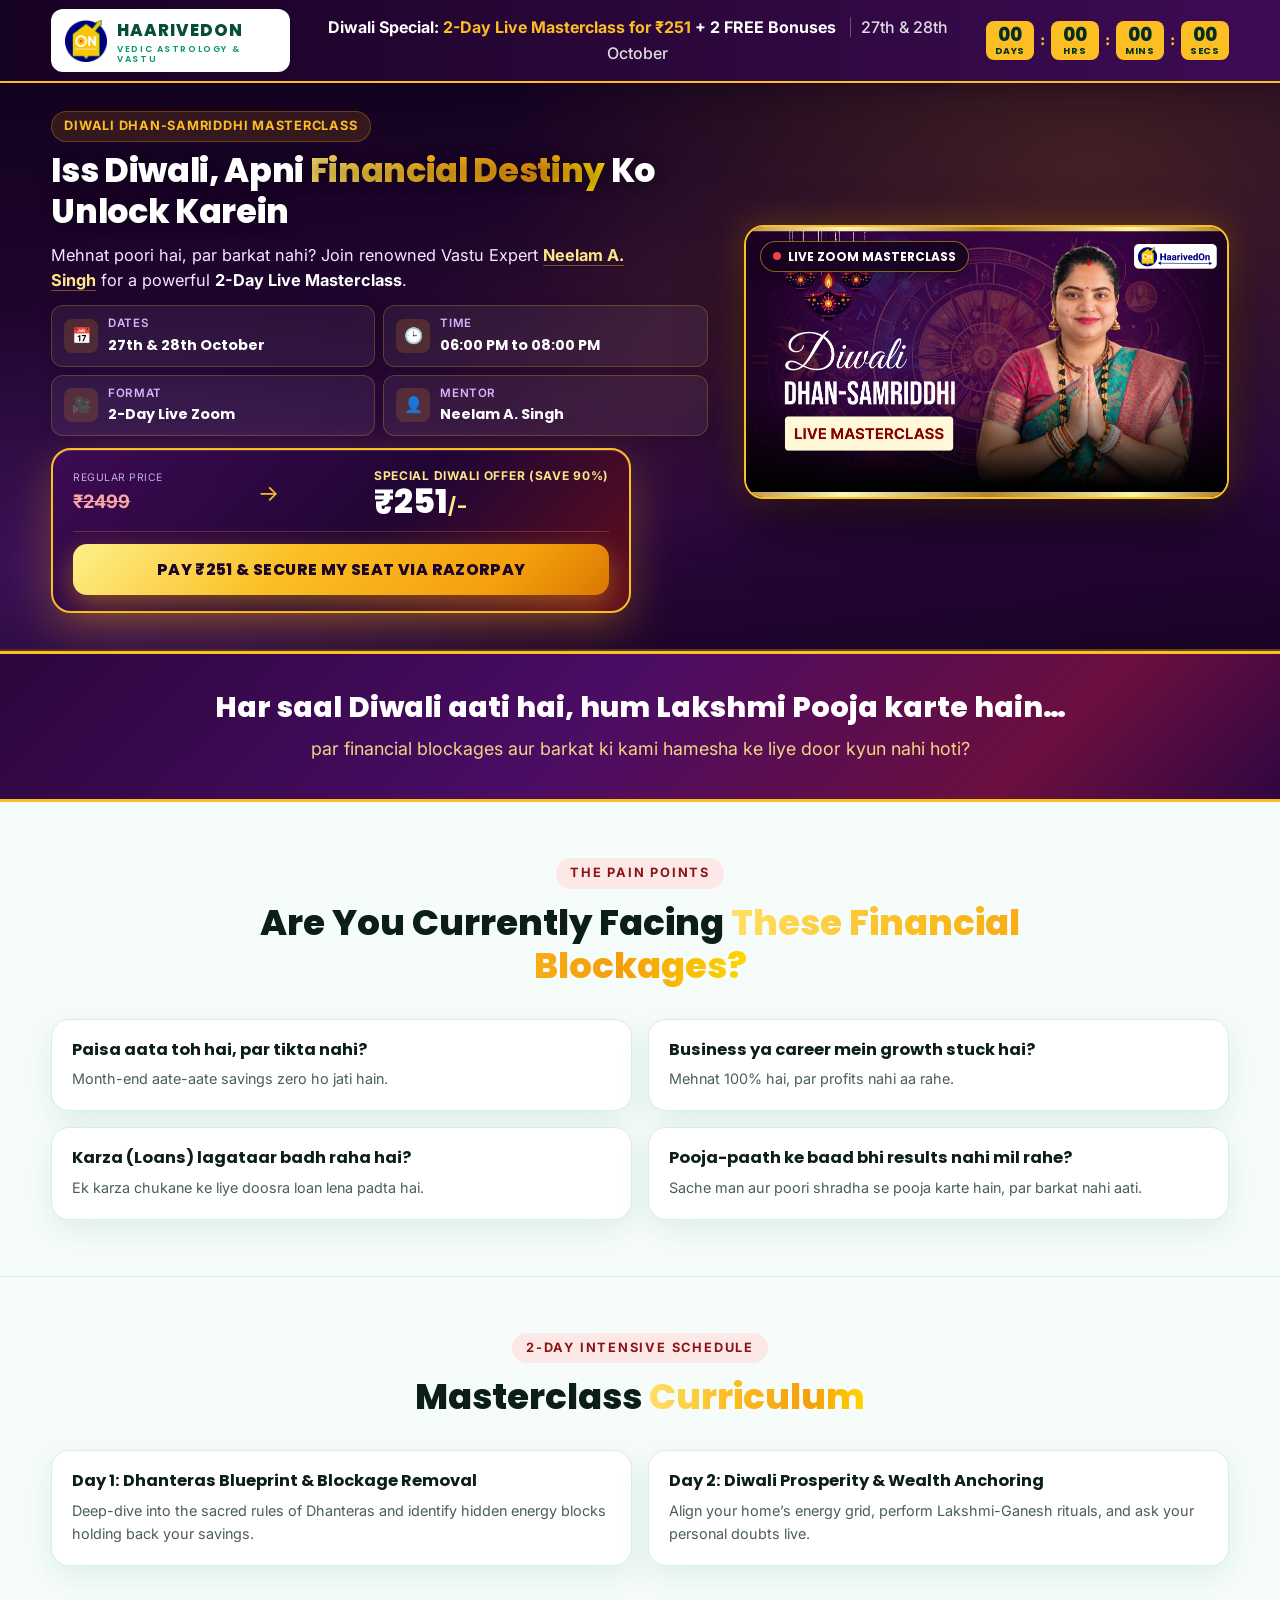
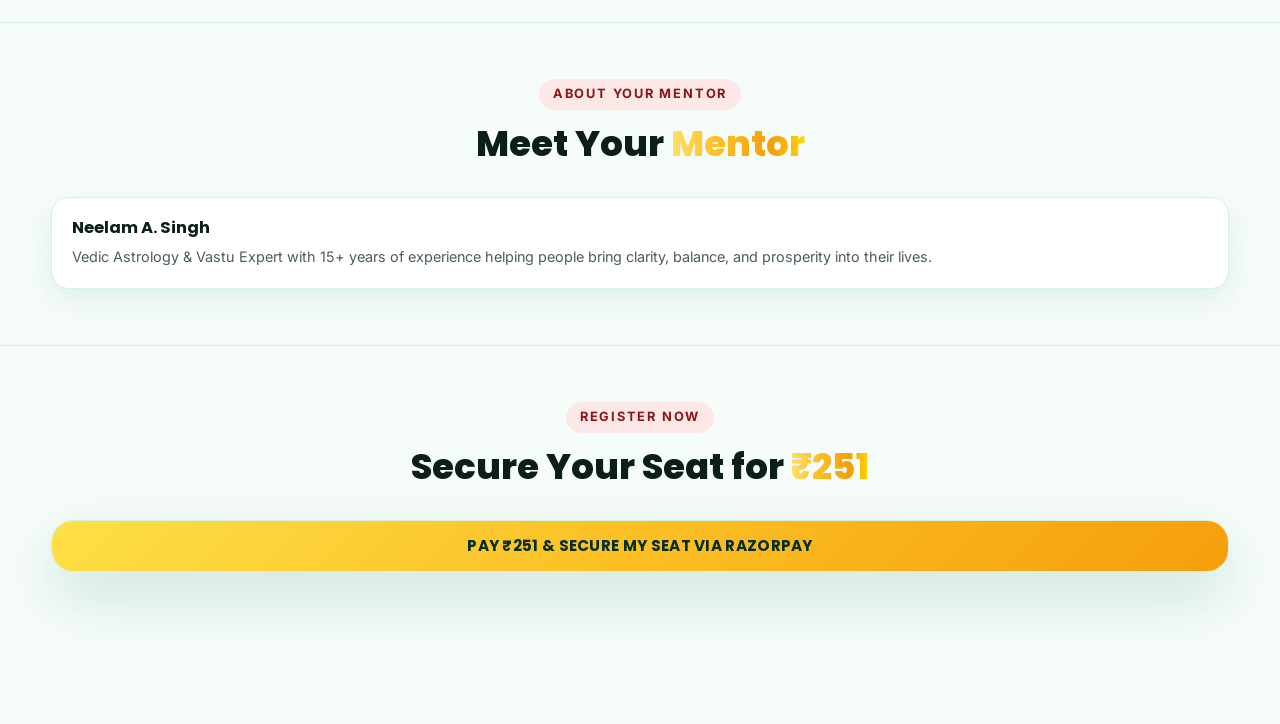
==== commit 4dcdf19a: "Restore the landing page to a valid working HTML structure so the site renders instead of staying bl" ====
--- a/index.html
+++ b/index.html
@@ -1,41 +1,194 @@
 <!DOCTYPE html>
 <html lang="en">
+  <head>
+    <meta charset="UTF-8" />
+    <meta name="viewport" content="width=device-width, initial-scale=1.0, viewport-fit=cover" />
+    <title>Diwali Dhan-Samriddhi Masterclass | 27th & 28th October | Neelam A. Singh – HAARIVEDON</title>
+    <meta name="description" content="Iss Diwali, Apni Financial Destiny Ko Unlock Karein. 2-Day Live Masterclass with Neelam A. Singh." />
+    <meta name="theme-color" content="#1a0328" />
+    <link rel="icon" type="image/svg+xml" href="assets/logo1.png" />
+    <link rel="preconnect" href="https://fonts.googleapis.com" />
+    <link rel="preconnect" href="https://fonts.gstatic.com" crossorigin />
+    <link href="https://fonts.googleapis.com/css2?family=Inter:wght@400;500;600;700&family=Poppins:wght@500;600;700;800&display=swap" rel="stylesheet" />
+    <link rel="stylesheet" href="styles.css" />
+    <script src="config.js"></script>
+  </head>
+  <body>
+    <header class="topbar">
+      <div class="container">
+        <a href="#" class="logo" aria-label="HAARIVEDON home">
+          <img src="assets/logo1.png" alt="HAARIVEDON logo" width="40" height="40" />
+          <div>HAARIVEDON<small>VEDIC ASTROLOGY &amp; VASTU</small></div>
+        </a>
+        <div class="offer">
+          Diwali Special: <b>2-Day Live Masterclass for ₹251</b> + 2 FREE Bonuses <span>27th &amp; 28th October</span>
+        </div>
+        <div class="cd" aria-label="Countdown to masterclass">
+          <div class="u"><span data-cd="d">00</span><small>DAYS</small></div><span class="sep">:</span>
+          <div class="u"><span data-cd="h">00</span><small>HRS</small></div><span class="sep">:</span>
+          <div class="u"><span data-cd="m">00</span><small>MINS</small></div><span class="sep">:</span>
+          <div class="u"><span data-cd="s">00</span><small>SECS</small></div>
+        </div>
+      </div>
+    </header>
 
-<head>
-  <meta charset="UTF-8">
-  <meta name="viewport" content="width=device-width, initial-scale=1.0, viewport-fit=cover">
-  <link rel="icon" type="image/svg+xml" href="assets/logo1.png">
-  <title>Diwali Dhan-Samriddhi Masterclass | 27th & 28th October | Neelam A. Singh – HAARIVEDON</title>
-  <meta name="description"
-    content="Iss Diwali, Apni Financial Destiny Ko Unlock Karein & Saare Financial Blockages Hamesha Ke Liye Door Karein! 2-Day Live Masterclass with Neelam A. Singh on 27th & 28th October, 06:00 PM to 08:00 PM IST.">
-  <meta property="og:title" content="Diwali Dhan-Samriddhi Masterclass with Neelam A. Singh – HAARIVEDON">
-  <meta property="og:description"
-    content="2-Day Live Masterclass on 27th & 28th October 2026, 06:00 PM to 08:00 PM IST. Iss Diwali, Apni Financial Destiny Ko Unlock Karein! Only 100 seats. ₹251.">
-  <meta name="theme-color" content="#1a0328">
-  <link rel="preconnect" href="https://fonts.googleapis.com">
-  <link rel="preconnect" href="https://fonts.gstatic.com" crossorigin>
-  <link
-    href="https://fonts.googleapis.com/css2?family=Inter:wght@400;500;600;700&family=Poppins:wght@500;600;700;800&display=swap"
-    rel="stylesheet">
-  <link rel="stylesheet" href="styles.css">
-  <script src="config.js"></script>
-  <!-- Meta Pixel Code -->
-  <script>
-    !function (f, b, e, v, n, t, s) {
-      if (f.fbq) return; n = f.fbq = function () {
-        n.callMethod ?
-          n.callMethod.apply(n, arguments) : n.queue.push(arguments)
-      };
-      if (!f._fbq) f._fbq = n; n.push = n; n.loaded = !0; n.version = '2.0';
-      n.queue = []; t = b.createElement(e); t.async = !0;
-      t.src = v; s = b.getElementsByTagName(e)[0];
-      s.parentNode.insertBefore(t, s)
-    }(window, document, 'script',
-      'https://connect.facebook.net/en_US/fbevents.js');
-    fbq('init', '2861919294179617');
-    fbq('track', 'PageView');
-  </script>
-  <noscript><img height="1" width="1" style="display:none"
-      src="https://www.facebook.com/tr?id=2861919294179617&ev=PageView&noscript=1" /></noscript>
-  <!-- End Meta Pixel Code -->
-</head>
+    <section class="hero">
+      <div class="container hero-grid">
+        <div>
+          <div class="hero-tags-row">
+            <span class="hero-event-tag">Diwali Dhan-Samriddhi Masterclass</span>
+          </div>
+          <h1 class="hero-title">Iss Diwali, Apni <span class="gold-gradient">Financial Destiny</span> Ko Unlock Karein</h1>
+          <p class="hero-lead">Mehnat poori hai, par barkat nahi? Join renowned Vastu Expert <strong class="gold-lead-name">Neelam A. Singh</strong> for a powerful <strong>2-Day Live Masterclass</strong>.</p>
+
+          <div class="hero-info-grid">
+            <div class="hero-info-card">
+              <div class="h-ic">📅</div>
+              <div><small>Dates</small><b>27th &amp; 28th October</b></div>
+            </div>
+            <div class="hero-info-card">
+              <div class="h-ic">🕒</div>
+              <div><small>Time</small><b>06:00 PM to 08:00 PM</b></div>
+            </div>
+            <div class="hero-info-card">
+              <div class="h-ic">🎥</div>
+              <div><small>Format</small><b>2-Day Live Zoom</b></div>
+            </div>
+            <div class="hero-info-card">
+              <div class="h-ic">👤</div>
+              <div><small>Mentor</small><b>Neelam A. Singh</b></div>
+            </div>
+          </div>
+
+          <div class="hero-price-card">
+            <div class="h-price-row">
+              <div class="h-price-old"><small>Regular Price</small><s>₹<span data-regular>2499</span></s></div>
+              <div class="h-price-arrow">→</div>
+              <div class="h-price-now">
+                <small>Special Diwali Offer (Save 90%)</small>
+                <b>₹<span data-price>251</span><small>/-</small></b>
+              </div>
+            </div>
+            <a href="#checkout-modal" class="btn btn-gold btn-hero-pay pulse" data-pay>
+              <span>PAY ₹<span data-price>251</span> &amp; SECURE MY SEAT VIA RAZORPAY</span>
+            </a>
+          </div>
+        </div>
+
+        <div class="hero-poster-card">
+          <div class="poster-frame">
+            <div class="poster-badge-top"><span class="dot-live-red"></span> LIVE ZOOM MASTERCLASS</div>
+            <img class="hero-cover-img" src="assets/Webinar cover.jpeg" alt="Diwali Dhan-Samriddhi Masterclass" width="1920" height="1080" />
+          </div>
+        </div>
+      </div>
+    </section>
+
+    <section class="band band-diwali">
+      <div class="container">
+        <h2>Har saal Diwali aati hai, hum Lakshmi Pooja karte hain…</h2>
+        <p>par financial blockages aur barkat ki kami hamesha ke liye door kyun nahi hoti?</p>
+      </div>
+    </section>
+
+    <section class="section" id="problem">
+      <div class="container">
+        <div class="section-head">
+          <span class="eyebrow">The Pain Points</span>
+          <h2>Are You Currently Facing <span class="grad-gold-text">These Financial Blockages?</span></h2>
+        </div>
+        <div class="cards2">
+          <div class="card">
+            <h3>Paisa aata toh hai, par tikta nahi?</h3>
+            <p>Month-end aate-aate savings zero ho jati hain.</p>
+          </div>
+          <div class="card">
+            <h3>Business ya career mein growth stuck hai?</h3>
+            <p>Mehnat 100% hai, par profits nahi aa rahe.</p>
+          </div>
+          <div class="card">
+            <h3>Karza (Loans) lagataar badh raha hai?</h3>
+            <p>Ek karza chukane ke liye doosra loan lena padta hai.</p>
+          </div>
+          <div class="card">
+            <h3>Pooja-paath ke baad bhi results nahi mil rahe?</h3>
+            <p>Sache man aur poori shradha se pooja karte hain, par barkat nahi aati.</p>
+          </div>
+        </div>
+      </div>
+    </section>
+
+    <section class="section" id="curriculum">
+      <div class="container">
+        <div class="section-head">
+          <span class="eyebrow">2-Day Intensive Schedule</span>
+          <h2>Masterclass <span class="grad-gold-text">Curriculum</span></h2>
+        </div>
+
+        <div class="cards2">
+          <div class="card">
+            <h3>Day 1: Dhanteras Blueprint &amp; Blockage Removal</h3>
+            <p>Deep-dive into the sacred rules of Dhanteras and identify hidden energy blocks holding back your savings.</p>
+          </div>
+          <div class="card">
+            <h3>Day 2: Diwali Prosperity &amp; Wealth Anchoring</h3>
+            <p>Align your home’s energy grid, perform Lakshmi-Ganesh rituals, and ask your personal doubts live.</p>
+          </div>
+        </div>
+      </div>
+    </section>
+
+    <section class="section" id="mentor">
+      <div class="container">
+        <div class="section-head">
+          <span class="eyebrow">About Your Mentor</span>
+          <h2>Meet Your <span class="grad-gold-text">Mentor</span></h2>
+        </div>
+        <div class="card">
+          <h3>Neelam A. Singh</h3>
+          <p>Vedic Astrology &amp; Vastu Expert with 15+ years of experience helping people bring clarity, balance, and prosperity into their lives.</p>
+        </div>
+      </div>
+    </section>
+
+    <section class="section" id="register">
+      <div class="container">
+        <div class="section-head">
+          <span class="eyebrow">Register Now</span>
+          <h2>Secure Your Seat for <span class="grad-gold-text">₹251</span></h2>
+        </div>
+        <div class="stack reveal">
+          <a href="#checkout-modal" class="btn btn-gold pulse" data-pay>
+            <span>PAY ₹<span data-price>251</span> &amp; SECURE MY SEAT VIA RAZORPAY</span>
+          </a>
+        </div>
+      </div>
+    </section>
+
+    <div class="modal" id="checkout-modal" role="dialog" aria-modal="true">
+      <div class="box co-box">
+        <button class="co-x" data-close aria-label="Close">&times;</button>
+        <h3>Register for Diwali Dhan-Samriddhi Masterclass</h3>
+        <form id="co-form" novalidate>
+          <div class="co-field">
+            <label class="co-label" for="co-name">Your Full Name <span class="req">*</span></label>
+            <input class="co-input" type="text" id="co-name" name="name" placeholder="e.g. Ramesh Sharma" required />
+          </div>
+          <div class="co-field">
+            <label class="co-label" for="co-phone">Mobile / WhatsApp <span class="req">*</span></label>
+            <input class="co-input" type="tel" id="co-phone" name="phone" placeholder="e.g. 9876543210" required />
+          </div>
+          <div class="co-field">
+            <label class="co-label" for="co-email">Email Address</label>
+            <input class="co-input" type="email" id="co-email" name="email" placeholder="you@example.com" />
+          </div>
+          <button type="submit" class="btn btn-gold" id="co-pay">
+            <span id="co-pay-text">Proceed to Pay ₹<span data-price>251</span> Securely</span>
+          </button>
+        </form>
+      </div>
+    </div>
+
+    <script src="app.js"></script>
+  </body>
+</html>
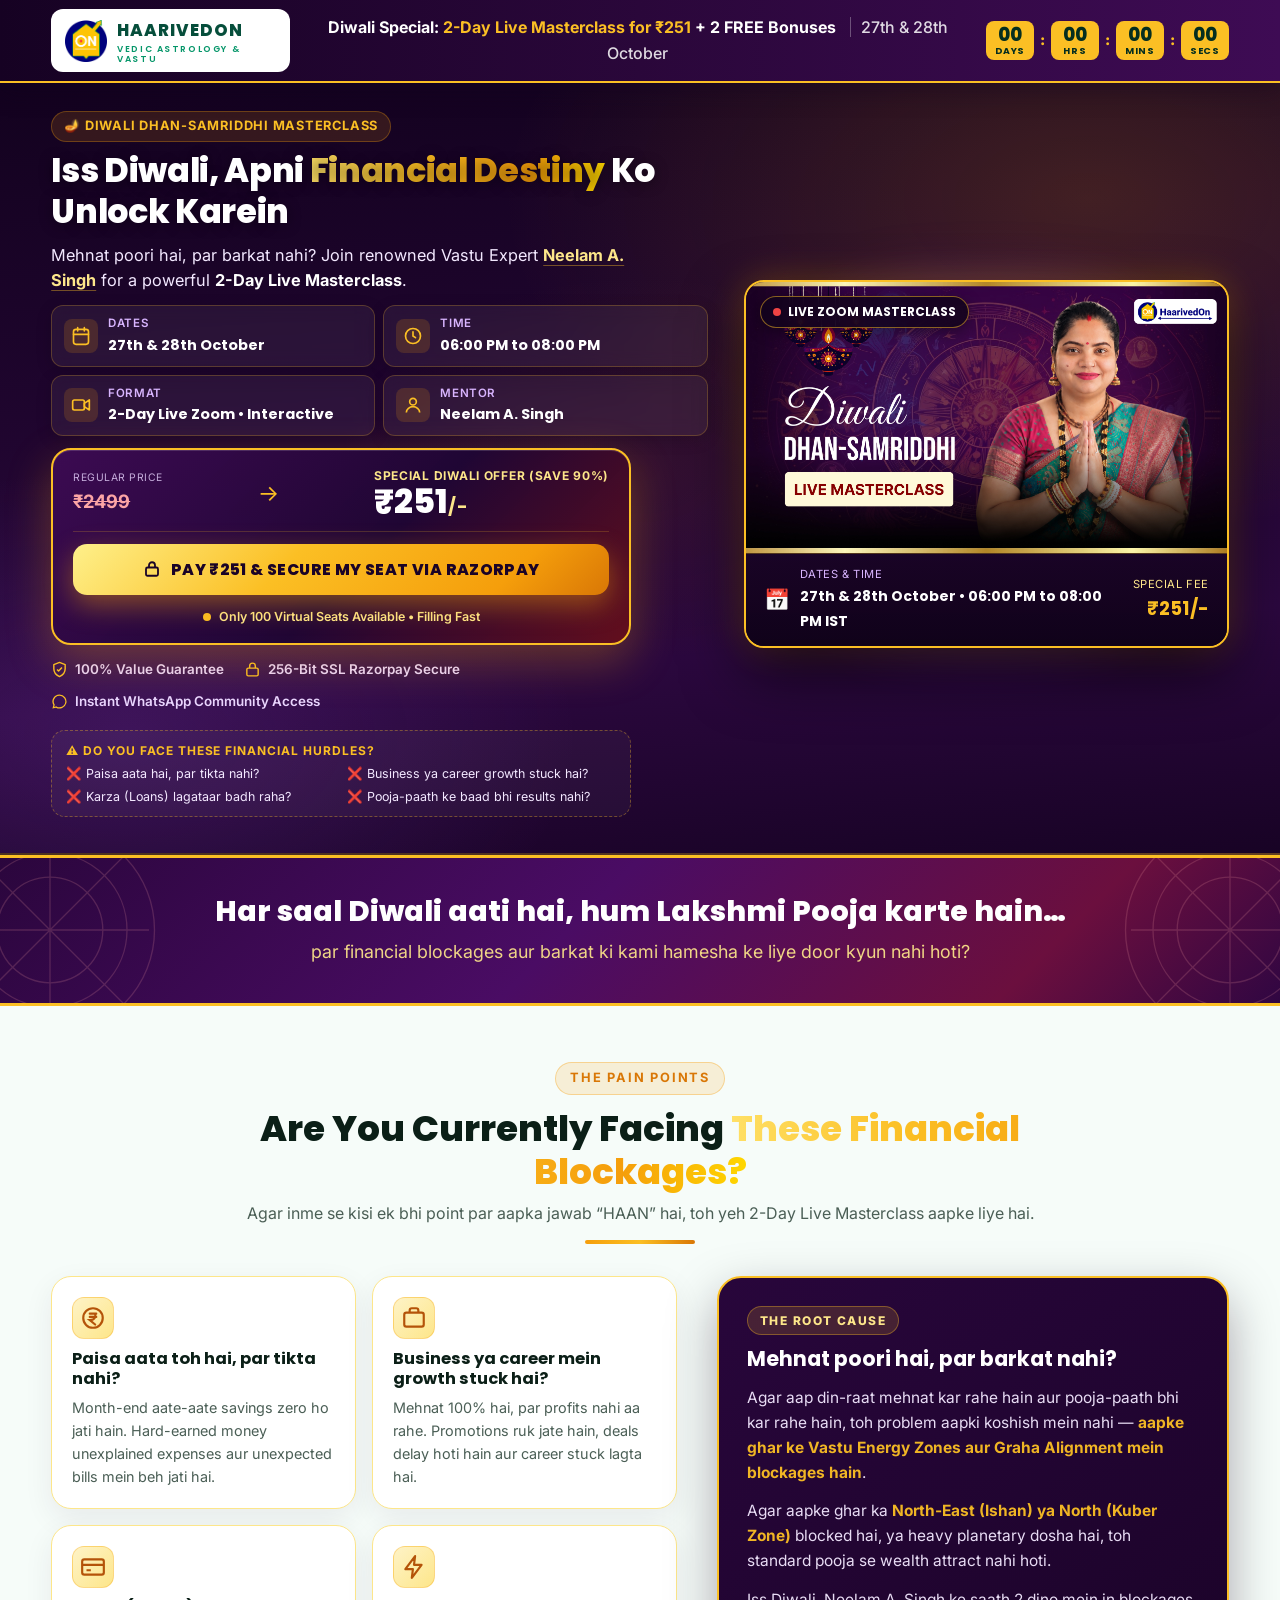
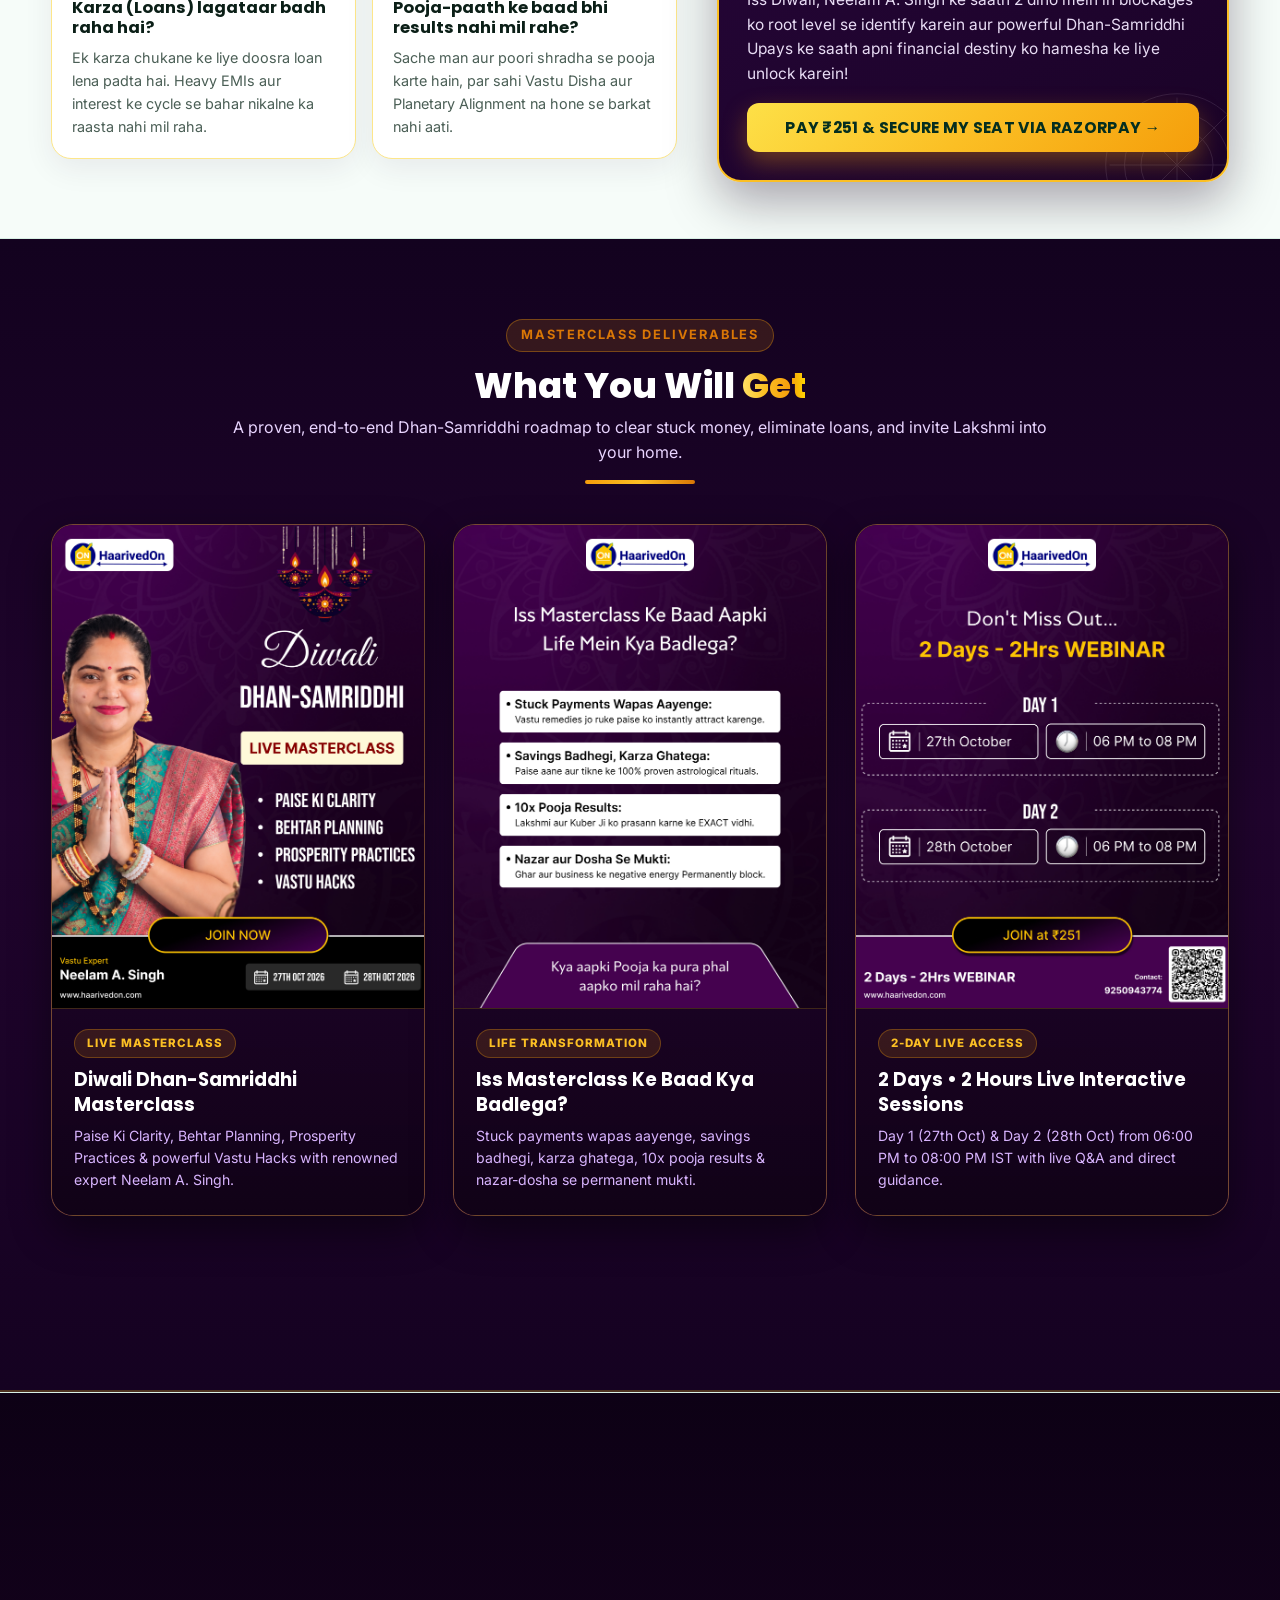
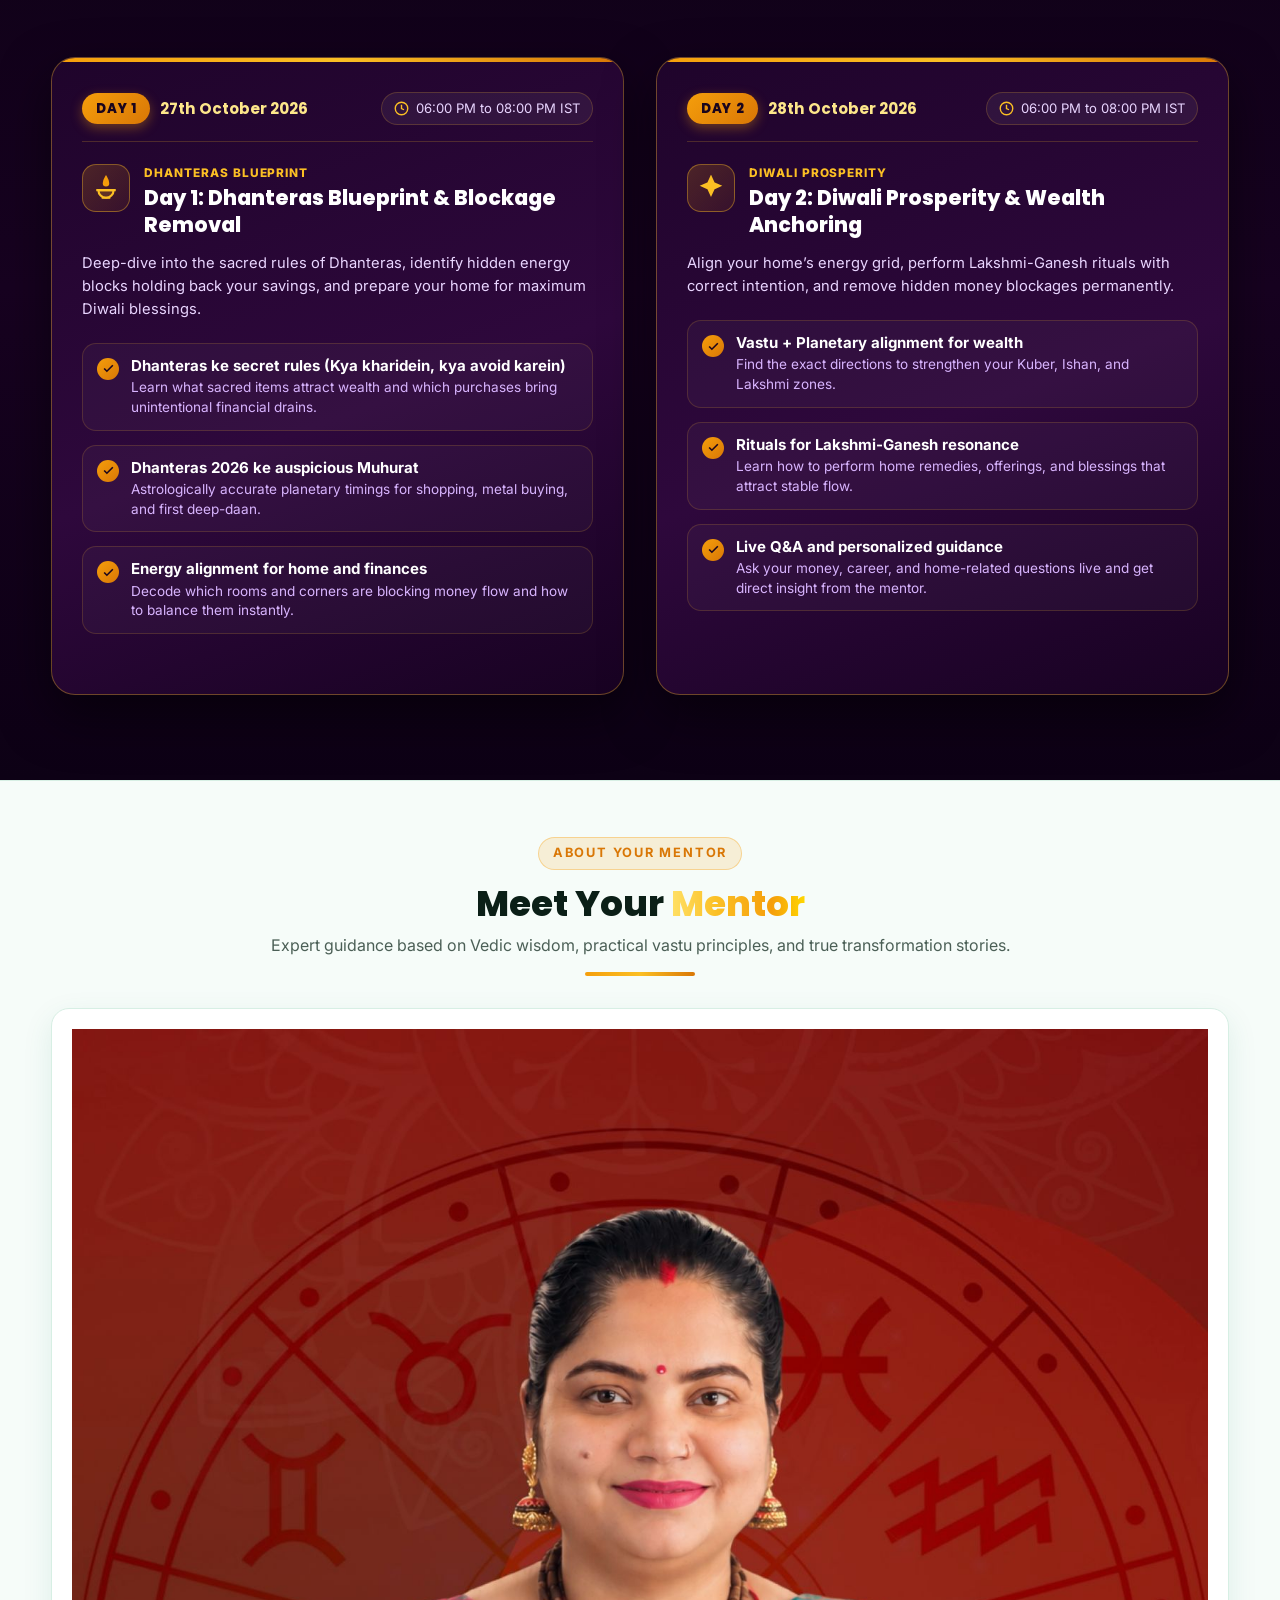
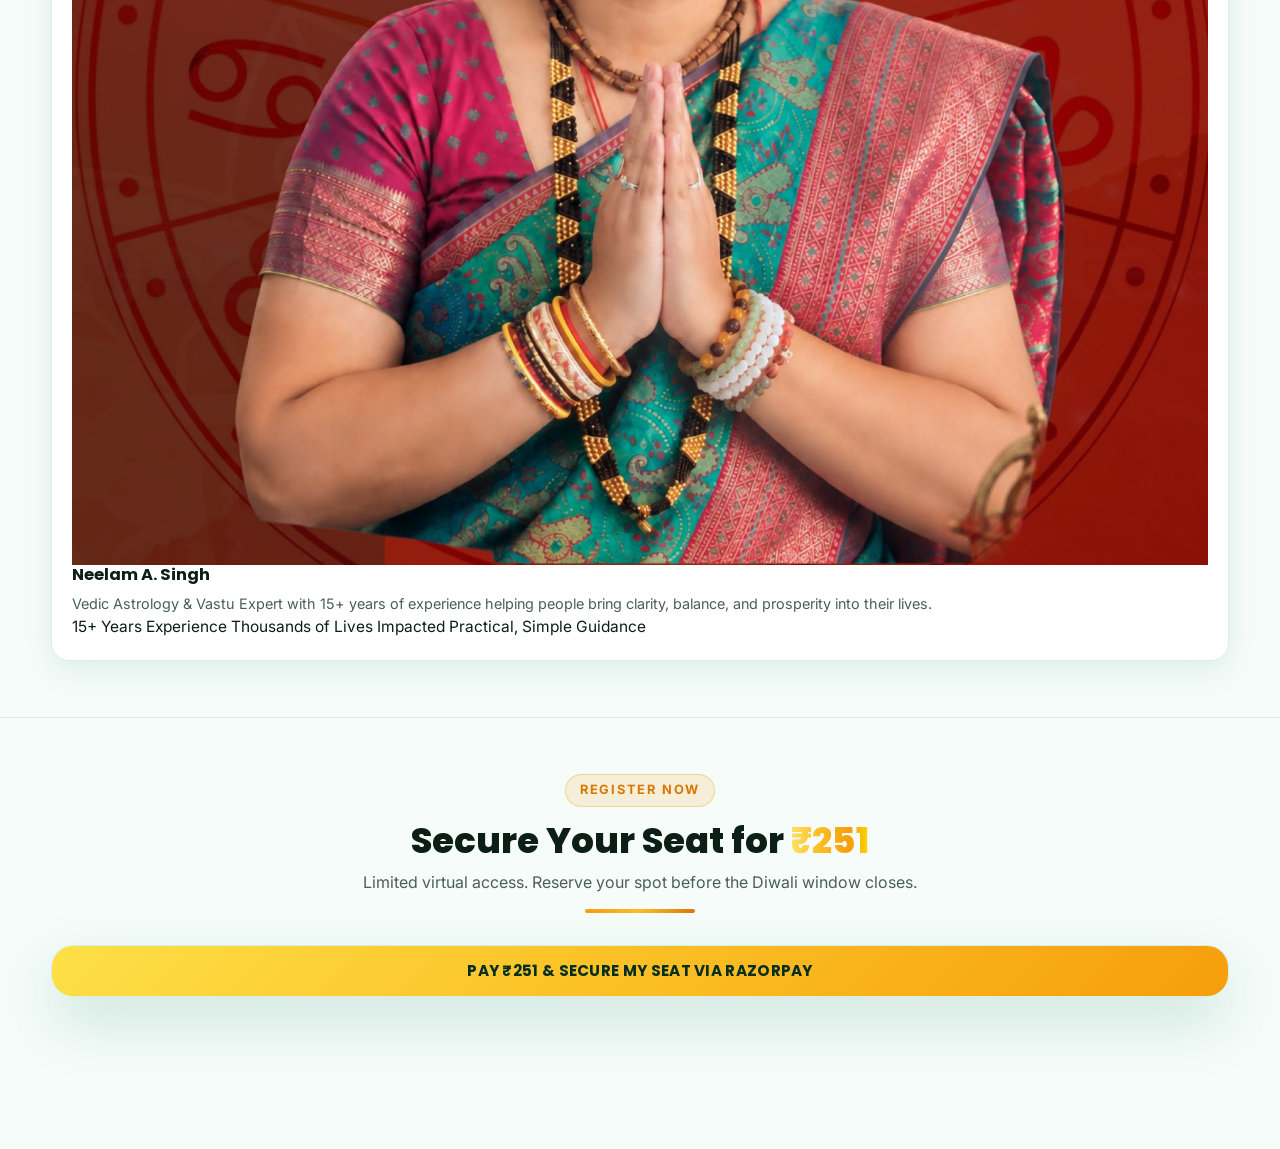
==== commit 16aa417c: "Restore index.html to the older commit version from 4e17e936e05cc00d0d7a8915a5b5abefa1eee2b9" ====
--- a/index.html
+++ b/index.html
@@ -1,194 +1,658 @@
 <!DOCTYPE html>
 <html lang="en">
-  <head>
-    <meta charset="UTF-8" />
-    <meta name="viewport" content="width=device-width, initial-scale=1.0, viewport-fit=cover" />
-    <title>Diwali Dhan-Samriddhi Masterclass | 27th & 28th October | Neelam A. Singh – HAARIVEDON</title>
-    <meta name="description" content="Iss Diwali, Apni Financial Destiny Ko Unlock Karein. 2-Day Live Masterclass with Neelam A. Singh." />
-    <meta name="theme-color" content="#1a0328" />
-    <link rel="icon" type="image/svg+xml" href="assets/logo1.png" />
-    <link rel="preconnect" href="https://fonts.googleapis.com" />
-    <link rel="preconnect" href="https://fonts.gstatic.com" crossorigin />
-    <link href="https://fonts.googleapis.com/css2?family=Inter:wght@400;500;600;700&family=Poppins:wght@500;600;700;800&display=swap" rel="stylesheet" />
-    <link rel="stylesheet" href="styles.css" />
-    <script src="config.js"></script>
-  </head>
-  <body>
-    <header class="topbar">
-      <div class="container">
-        <a href="#" class="logo" aria-label="HAARIVEDON home">
-          <img src="assets/logo1.png" alt="HAARIVEDON logo" width="40" height="40" />
-          <div>HAARIVEDON<small>VEDIC ASTROLOGY &amp; VASTU</small></div>
+
+<head>
+  <meta charset="UTF-8">
+  <meta name="viewport" content="width=device-width, initial-scale=1.0, viewport-fit=cover">
+  <link rel="icon" type="image/svg+xml" href="assets/logo1.png">
+  <title>Diwali Dhan-Samriddhi Masterclass | 27th & 28th October | Neelam A. Singh – HAARIVEDON</title>
+  <meta name="description"
+    content="Iss Diwali, Apni Financial Destiny Ko Unlock Karein & Saare Financial Blockages Hamesha Ke Liye Door Karein! 2-Day Live Masterclass with Neelam A. Singh on 27th & 28th October, 06:00 [...]">
+  <meta property="og:title" content="Diwali Dhan-Samriddhi Masterclass with Neelam A. Singh – HAARIVEDON">
+  <meta property="og:description"
+    content="2-Day Live Masterclass on 27th & 28th October 2026, 06:00 PM to 08:00 PM IST. Iss Diwali, Apni Financial Destiny Ko Unlock Karein! Only 100 seats. ₹251.">
+  <meta name="theme-color" content="#1a0328">
+  <link rel="preconnect" href="https://fonts.googleapis.com">
+  <link rel="preconnect" href="https://fonts.gstatic.com" crossorigin>
+  <link
+    href="https://fonts.googleapis.com/css2?family=Inter:wght@400;500;600;700&family=Poppins:wght@500;600;700;800&display=swap"
+    rel="stylesheet">
+  <link rel="stylesheet" href="styles.css">
+  <script src="config.js"></script>
+  <!-- Meta Pixel Code -->
+  <script>
+    !function (f, b, e, v, n, t, s) {
+      if (f.fbq) return; n = f.fbq = function () {
+        n.callMethod ?
+          n.callMethod.apply(n, arguments) : n.queue.push(arguments)
+      };
+      if (!f._fbq) f._fbq = n; n.push = n; n.loaded = !0; n.version = '2.0';
+      n.queue = []; t = b.createElement(e); t.async = !0;
+      t.src = v; s = b.getElementsByTagName(e)[0];
+      s.parentNode.insertBefore(t, s)
+    }(window, document, 'script',
+      'https://connect.facebook.net/en_US/fbevents.js');
+    fbq('init', '1376595110915461');
+    fbq('track', 'PageView');
+  </script>
+  <noscript><img height="1" width="1" style="display:none"
+      src="https://www.facebook.com/tr?id=1376595110915461&ev=PageView&noscript=1" /></noscript>
+  <!-- End Meta Pixel Code -->
+</head>
+
+<body>
+
+  <svg width="0" height="0" style="position:absolute" aria-hidden="true">
+    <defs>
+      <symbol id="i-cal" viewBox="0 0 24 24" fill="none" stroke="currentColor" stroke-width="2" stroke-linecap="round"
+        stroke-linejoin="round">
+        <rect x="3" y="4" width="18" height="18" rx="3" />
+        <path d="M8 2v4M16 2v4M3 10h18" />
+      </symbol>
+      <symbol id="i-clock" viewBox="0 0 24 24" fill="none" stroke="currentColor" stroke-width="2"
+        stroke-linecap="round">
+        <circle cx="12" cy="12" r="9" />
+        <path d="M12 7v5l3 2" />
+      </symbol>
+      <symbol id="i-video" viewBox="0 0 24 24" fill="none" stroke="currentColor" stroke-width="2"
+        stroke-linejoin="round">
+        <rect x="2" y="6" width="14" height="12" rx="2" />
+        <path d="M16 10l6-4v12l-6-4z" />
+      </symbol>
+      <symbol id="i-users" viewBox="0 0 24 24" fill="none" stroke="currentColor" stroke-width="2"
+        stroke-linecap="round">
+        <circle cx="9" cy="8" r="4" />
+        <path d="M2 21c0-4 3-6 7-6s7 2 7 6M16 4a4 4 0 011 0" />
+      </symbol>
+      <symbol id="i-check" viewBox="0 0 24 24" fill="none" stroke="currentColor" stroke-width="2.4"
+        stroke-linecap="round" stroke-linejoin="round">
+        <circle cx="12" cy="12" r="10" />
+        <path d="M8 12l3 3 5-6" />
+      </symbol>
+      <symbol id="i-x" viewBox="0 0 24 24" fill="none" stroke="currentColor" stroke-width="2.4" stroke-linecap="round">
+        <circle cx="12" cy="12" r="10" />
+        <path d="M9 9l6 6M15 9l-6 6" />
+      </symbol>
+      <symbol id="i-shield" viewBox="0 0 24 24" fill="none" stroke="currentColor" stroke-width="2"
+        stroke-linejoin="round">
+        <path d="M12 2l8 3v6c0 5-3.5 9-8 11-4.5-2-8-6-8-11V5z" />
+        <path d="M8.5 12l2.2 2.2 4.8-5" />
+      </symbol>
+      <symbol id="i-lock" viewBox="0 0 24 24" fill="none" stroke="currentColor" stroke-width="2">
+        <rect x="4" y="10" width="16" height="11" rx="2" />
+        <path d="M8 10V7a4 4 0 018 0v3" />
+      </symbol>
+      <symbol id="i-wa" viewBox="0 0 24 24" fill="currentColor">
+        <path
+          d="M12 2a10 10 0 00-8.6 15.1L2 22l5-1.3A10 10 0 1012 2zm0 18.2a8.2 8.2 0 01-4.2-1.2l-.3-.2-3 .8.8-2.9-.2-.3A8.2 8.2 0 1112 20.2z" />
+      </symbol>
+      <symbol id="i-star" viewBox="0 0 24 24" fill="currentColor">
+        <path d="M12 2l3 6.6 7 .7-5.3 4.8 1.6 7-6.3-3.8L5.7 21l1.6-7L2 9.3l7-.7z" />
+      </symbol>
+      <symbol id="i-coin" viewBox="0 0 24 24" fill="none" stroke="currentColor" stroke-width="2" stroke-linecap="round">
+        <circle cx="12" cy="12" r="9" />
+        <path d="M9 8h6M9 11h6M13 8c2 0 2 6-4 6l5 4" />
+      </symbol>
+      <symbol id="i-brief" viewBox="0 0 24 24" fill="none" stroke="currentColor" stroke-width="2"
+        stroke-linejoin="round">
+        <rect x="3" y="7" width="18" height="13" rx="2" />
+        <path d="M8 7V5a2 2 0 012-2h4a2 2 0 012 2v2" />
+      </symbol>
+      <symbol id="i-home" viewBox="0 0 24 24" fill="none" stroke="currentColor" stroke-width="2"
+        stroke-linejoin="round">
+        <path d="M3 11l9-8 9 8v9a1 1 0 01-1 1h-5v-6H9v6H4a1 1 0 01-1-1z" />
+      </symbol>
+      <symbol id="i-heart" viewBox="0 0 24 24" fill="none" stroke="currentColor" stroke-width="2"
+        stroke-linejoin="round">
+        <path d="M12 21s-8-5-8-11a4.5 4.5 0 018-3 4.5 4.5 0 018 3c0 6-8 11-8 11z" />
+      </symbol>
+      <symbol id="i-user" viewBox="0 0 24 24" fill="none" stroke="currentColor" stroke-width="2">
+        <circle cx="12" cy="8" r="4" />
+        <path d="M4 21c0-4 4-7 8-7s8 3 8 7" />
+      </symbol>
+      <symbol id="i-root" viewBox="0 0 24 24" fill="none" stroke="currentColor" stroke-width="2" stroke-linecap="round">
+        <path d="M12 2v10M12 12c-3 0-5 2-6 5M12 12c3 0 5 2 6 5M12 12v9M6 17l-2 3M18 17l2 3" />
+      </symbol>
+      <symbol id="i-book" viewBox="0 0 24 24" fill="none" stroke="currentColor" stroke-width="2"
+        stroke-linejoin="round">
+        <path d="M2 5c3-1 7-1 10 1 3-2 7-2 10-1v14c-3-1-7-1-10 1-3-2-7-2-10-1z" />
+        <path d="M2 5v14M12 7v14M22 5v14" />
+      </symbol>
+      <symbol id="i-spark" viewBox="0 0 24 24" fill="none" stroke="currentColor" stroke-width="2"
+        stroke-linejoin="round">
+        <path d="M13 2L4 14h7l-1 8 9-12h-7z" />
+      </symbol>
+      <symbol id="i-target" viewBox="0 0 24 24" fill="none" stroke="currentColor" stroke-width="2">
+        <circle cx="12" cy="12" r="9" />
+        <circle cx="12" cy="12" r="5" />
+        <circle cx="12" cy="12" r="1.5" fill="currentColor" />
+      </symbol>
+      <symbol id="i-card" viewBox="0 0 24 24" fill="none" stroke="currentColor" stroke-width="2">
+        <rect x="2" y="5" width="20" height="14" rx="2" />
+        <path d="M2 10h20M6 15h4" />
+      </symbol>
+      <symbol id="i-lang" viewBox="0 0 24 24" fill="none" stroke="currentColor" stroke-width="2" stroke-linecap="round">
+        <circle cx="12" cy="12" r="9" />
+        <path d="M3 12h18M12 3c3 3 3 15 0 18M12 3c-3 3-[..." 
+      </symbol>
+      <symbol id=" logo" viewBox="0 0 40 40">
+            <circle cx="20" cy="20" r="19" fill="#047857" />
+            <g fill="none" stroke="#fde68a" stroke-width="1.6">
+              <circle cx="20" cy="20" r="11" />
+              <path d="M20 5v6M20 29v6M5 20h6M29 20h6" />
+            </g>
+        </symbol>
+      <symbol id="mandala" viewBox="0 0 200 200">
+        <g fill="none" stroke="currentColor" stroke-width="1.2">
+          <circle cx="100" cy="100" r="95" />
+          <circle cx="100" cy="100" r="70" />
+          <circle cx="100" cy="100" r="48" />
+          <path d="M100 10v180M10 100h180M32 32l136 136M168 32L32 168" />
+        </g>
+      </symbol>
+    </defs>
+  </svg>
+
+  <header class="topbar">
+    <div class="container">
+      <a href="#" class="logo" aria-label="HAARIVEDON home"><img src="assets/logo1.png" alt="HAARIVEDON logo" width="40"
+          height="40">
+        <div>HAARIVEDON<small>VEDIC ASTROLOGY &amp; VASTU</small></div>
+      </a>
+      <div class="offer">Diwali Special: <b>2-Day Live Masterclass for &#8377;251</b> + 2 FREE Bonuses <span>27th &amp;
+          28th October</span></div>
+      <div class="cd" aria-label="Countdown to masterclass">
+        <div class="u"><span data-cd="d">00</span><small>DAYS</small></div><span class="sep">:</span>
+        <div class="u"><span data-cd="h">00</span><small>HRS</small></div><span class="sep">:</span>
+        <div class="u"><span data-cd="m">00</span><small>MINS</small></div><span class="sep">:</span>
+        <div class="u"><span data-cd="s">00</span><small>SECS</small></div>
+      </div>
+    </div>
+  </header>
+
+  <section class="hero">
+    <div class="container hero-grid">
+      <div>
+        <div class="hero-tags-row">
+          <!-- <span class="hero-badge"><i class="dot"></i> 2-DAY LIVE ZOOM MASTERCLASS &bull; DIWALI SPECIAL</span> -->
+          <span class="hero-event-tag">&#129684; Diwali Dhan-Samriddhi Masterclass</span>
+        </div>
+        <h1 class="hero-title">Iss Diwali, Apni <span class="gold-gradient">Financial Destiny</span> Ko Unlock Karein
+
+        </h1>
+        <p class="hero-lead">Mehnat poori hai, par barkat nahi? Join renowned Vastu Expert <strong
+            class="gold-lead-name">Neelam A. Singh</strong> for a powerful <strong>2-Day Live Masterclass</strong>.</p>
+
+        <div class="hero-info-grid">
+          <div class="hero-info-card">
+            <div class="h-ic"><svg>
+                <use href="#i-cal" />
+              </svg></div>
+            <div><small>Dates</small><b>27th &amp; 28th October</b></div>
+          </div>
+          <div class="hero-info-card">
+            <div class="h-ic"><svg>
+                <use href="#i-clock" />
+              </svg></div>
+            <div><small>Time</small><b>06:00 PM to 08:00 PM</b></div>
+          </div>
+          <div class="hero-info-card">
+            <div class="h-ic"><svg>
+                <use href="#i-video" />
+              </svg></div>
+            <div><small>Format</small><b>2-Day Live Zoom &bull; Interactive</b></div>
+          </div>
+          <div class="hero-info-card">
+            <div class="h-ic"><svg>
+                <use href="#i-user" />
+              </svg></div>
+            <div><small>Mentor</small><b>Neelam A. Singh</b></div>
+          </div>
+        </div>
+
+        <!-- <div class="hero-chips">
+          <span class="hero-chip"><svg>
+              <use href="#i-star" />
+            </svg>15+ Years Vastu &amp; Astro Mastery</span>
+          <span class="hero-chip"><svg>
+              <use href="#i-users" />
+            </svg>Thousands of Lives Transformed</span>
+          <span class="hero-chip"><svg>
+              <use href="#i-lang" />
+            </svg>Hinglish (Simple &amp; Practical)</span>
+        </div> -->
+
+        <div class="hero-price-card">
+          <div class="h-price-row">
+            <div class="h-price-old"><small>Regular Price</small><s>&#8377;<span data-regular>2499</span></s></div>
+            <div class="h-price-arrow">&rarr;</div>
+            <div class="h-price-now">
+              <small>Special Diwali Offer (Save 90%)</small>
+              <b>&#8377;<span data-price>251</span><small>/-</small></b>
+            </div>
+          </div>
+          <a href="#checkout-modal" class="btn btn-gold btn-hero-pay pulse" data-pay id="hero-cta-btn">
+            <svg width="18" height="18" viewBox="0 0 24 24" fill="none" stroke="currentColor" stroke-width="2.4" aria-hidden="true">
+              <rect x="4" y="10" width="16" height="11" rx="2" />
+              <path d="M8 10V7a4 4 0 018 0v3" />
+            </svg>
+            <span>PAY &#8377;<span data-price>251</span> &amp; SECURE MY SEAT VIA RAZORPAY</span>
+          </a>
+          <div class="h-seat-alert">
+            <span class="live-dot-yellow"></span> Only 100 Virtual Seats Available &bull; Filling Fast
+          </div>
+        </div>
+
+        <div class="hero-trust">
+          <span><svg>
+              <use href="#i-shield" />
+            </svg>100% Value Guarantee</span>
+          <span><svg>
+              <use href="#i-lock" />
+            </svg>256-Bit SSL Razorpay Secure</span>
+          <span><svg>
+              <use href="#i-wa" />
+            </svg>Instant WhatsApp Community Access</span>
+        </div>
+
+        <div class="hero-pain-teaser">
+          <div class="pain-teaser-head">&#9888;&#65039; DO YOU FACE THESE FINANCIAL HURDLES?</div>
+          <div class="pain-teaser-grid">
+            <span>&#10060; Paisa aata hai, par tikta nahi?</span>
+            <span>&#10060; Business ya career growth stuck hai?</span>
+            <span>&#10060; Karza (Loans) lagataar badh raha?</span>
+            <span>&#10060; Pooja-paath ke baad bhi results nahi?</span>
+          </div>
+        </div>
+      </div>
+
+      <div class="hero-poster-card reveal">
+        <div class="poster-glow-aura"></div>
+        <div class="poster-frame">
+          <div class="poster-badge-top">
+            <span class="dot-live-red"></span> LIVE ZOOM MASTERCLASS
+          </div>
+          <img class="hero-cover-img" src="assets/Webinar cover.jpeg"
+            alt="Diwali Dhan-Samriddhi Masterclass with Neelam A. Singh – 27th & 28th October, 06:00 PM to 08:00 PM IST"
+            width="1920" height="1080" fetchpriority="high">
+          <div class="poster-bottom-meta">
+            <div class="p-meta-date">
+              <span class="p-meta-icon">&#128197;</span>
+              <div>
+                <small>Dates &amp; Time</small>
+                <b>27th &amp; 28th October &bull; 06:00 PM to 08:00 PM IST</b>
+              </div>
+            </div>
+            <div class="p-meta-fee">
+              <small>Special Fee</small>
+              <b>&#8377;251/-</b>
+            </div>
+          </div>
+        </div>
+      </div>
+    </div>
+  </section>
+
+  <!-- BAND -->
+  <section class="band band-diwali">
+    <svg class="band-mandala l" aria-hidden="true">
+      <use href="#mandala" />
+    </svg><svg class="band-mandala r" aria-hidden="true">
+      <use href="#mandala" />
+    </svg>
+    <div class="container">
+      <h2>Har saal Diwali aati hai, hum Lakshmi Pooja karte hain&hellip;</h2>
+      <p>par financial blockages aur barkat ki kami hamesha ke liye door kyun nahi hoti?</p>
+    </div>
+  </section>
+
+  <!-- PROBLEM -->
+  <section class="section problem-diwali" id="problem">
+    <div class="container">
+      <div class="section-head reveal">
+        <span class="eyebrow eyebrow-diwali">The Pain Points</span>
+        <h2>Are You Currently Facing <span class="grad-gold-text">These Financial Blockages?</span></h2>
+        <p>Agar inme se kisi ek bhi point par aapka jawab &ldquo;HAAN&rdquo; hai, toh yeh 2-Day Live Masterclass aapke
+          liye hai.</p>
+        <div class="bar bar-gold"></div>
+      </div>
+      <div class="prob-grid">
+        <div class="cards2">
+          <div class="card card-diwali reveal">
+            <div class="ic ic-diwali"><svg>
+                <use href="#i-coin" />
+              </svg></div>
+            <h3>Paisa aata toh hai, par tikta nahi?</h3>
+            <p>Month-end aate-aate savings zero ho jati hain. Hard-earned money unexplained expenses aur unexpected
+              bills mein beh jati hai.</p>
+          </div>
+          <div class="card card-diwali reveal">
+            <div class="ic ic-diwali"><svg>
+                <use href="#i-brief" />
+              </svg></div>
+            <h3>Business ya career mein growth stuck hai?</h3>
+            <p>Mehnat 100% hai, par profits nahi aa rahe. Promotions ruk jate hain, deals delay hoti hain aur career
+              stuck lagta hai.</p>
+          </div>
+          <div class="card card-diwali reveal">
+            <div class="ic ic-diwali"><svg>
+                <use href="#i-card" />
+              </svg></div>
+            <h3>Karza (Loans) lagataar badh raha hai?</h3>
+            <p>Ek karza chukane ke liye doosra loan lena padta hai. Heavy EMIs aur interest ke cycle se bahar nikalne ka
+              raasta nahi mil raha.</p>
+          </div>
+          <div class="card card-diwali reveal">
+            <div class="ic ic-diwali"><svg>
+                <use href="#i-spark" />
+              </svg></div>
+            <h3>Pooja-paath ke baad bhi results nahi mil rahe?</h3>
+            <p>Sache man aur poori shradha se pooja karte hain, par sahi Vastu Disha aur Planetary Alignment na hone se
+              barkat nahi aati.</p>
+          </div>
+        </div>
+        <div class="callout callout-diwali reveal">
+          <svg class="mandala" aria-hidden="true">
+            <use href="#mandala" />
+          </svg>
+          <div class="callout-badge">THE ROOT CAUSE</div>
+          <h3>Mehnat poori hai, par barkat nahi?</h3>
+          <p>Agar aap din-raat mehnat kar rahe hain aur pooja-paath bhi kar rahe hain, toh problem aapki koshish mein
+            nahi &mdash; <b>aapke ghar ke Vastu Energy Zones aur Graha Alignment mein blockages hain</b>.</p>
+          <p>Agar aapke ghar ka <b>North-East (Ishan) ya North (Kuber Zone)</b> blocked hai, ya heavy planetary dosha
+            hai, toh standard pooja se wealth attract nahi hoti.</p>
+          <p>Iss Diwali, Neelam A. Singh ke saath 2 dino mein in blockages ko root level se identify karein aur powerful
+            Dhan-Samriddhi Upays ke saath apni financial destiny ko hamesha ke liye unlock karein!</p>
+          <a href="#checkout-modal" class="btn btn-gold btn-callout-pay pulse" data-pay id="blockage-cta-btn">
+            <span>PAY &#8377;<span data-price>251</span> &amp; SECURE MY SEAT VIA RAZORPAY &rarr;</span>
+          </a>
+        </div>
+      </div>
+    </div>
+  </section>
+
+  <!-- WHAT YOU WILL GET -->
+  <section class="section what-you-get-sec" id="what-you-get">
+    <div class="container">
+      <div class="section-head reveal">
+        <span class="eyebrow eyebrow-diwali">Masterclass Deliverables</span>
+        <h2>What You Will <span class="grad-gold-text">Get</span></h2>
+        <p>A proven, end-to-end Dhan-Samriddhi roadmap to clear stuck money, eliminate loans, and invite Lakshmi into
+          your home.</p>
+        <div class="bar bar-gold"></div>
+      </div>
+
+      <div class="what-get-grid">
+        <div class="what-get-card reveal">
+          <div class="what-get-img-wrap">
+            <img src="assets/Diwali ad 1.jpeg" alt="Diwali Dhan-Samriddhi Live Masterclass with Neelam A. Singh"
+              class="what-get-img" loading="lazy">
+          </div>
+          <div class="what-get-info">
+            <span class="what-get-badge">Live Masterclass</span>
+            <h3>Diwali Dhan-Samriddhi Masterclass</h3>
+            <p>Paise Ki Clarity, Behtar Planning, Prosperity Practices &amp; powerful Vastu Hacks with renowned expert
+              Neelam A. Singh.</p>
+          </div>
+        </div>
+
+        <div class="what-get-card reveal">
+          <div class="what-get-img-wrap">
+            <img src="assets/Diwali ad 2.jpeg" alt="Iss Masterclass Ke Baad Aapki Life Mein Kya Badlega?"
+              class="what-get-img" loading="lazy">
+          </div>
+          <div class="what-get-info">
+            <span class="what-get-badge">Life Transformation</span>
+            <h3>Iss Masterclass Ke Baad Kya Badlega?</h3>
+            <p>Stuck payments wapas aayenge, savings badhegi, karza ghatega, 10x pooja results &amp; nazar-dosha se
+              permanent mukti.</p>
+          </div>
+        </div>
+
+        <div class="what-get-card reveal">
+          <div class="what-get-img-wrap">
+            <img src="assets/Diwali ad 3.jpeg" alt="2 Days 2 Hours Live Webinar Schedule & Access" class="what-get-img"
+              loading="lazy">
+          </div>
+          <div class="what-get-info">
+            <span class="what-get-badge">2-Day Live Access</span>
+            <h3>2 Days &bull; 2 Hours Live Interactive Sessions</h3>
+            <p>Day 1 (27th Oct) &amp; Day 2 (28th Oct) from 06:00 PM to 08:00 PM IST with live Q&amp;A and direct
+              guidance.</p>
+          </div>
+        </div>
+      </div>
+
+      <div class="what-get-cta reveal">
+        <a href="#checkout-modal" class="btn btn-gold pulse" data-pay><span>PAY &#8377;<span data-price>251</span> &amp; GET
+          COMPLETE ACCESS TODAY &rarr;</span></a>
+      </div>
+    </div>
+  </section>
+
+  <!-- MASTERCLASS CURRICULUM -->
+  <section class="section curriculum-sec" id="curriculum">
+    <div class="container">
+      <div class="section-head reveal">
+        <span class="eyebrow eyebrow-diwali">2-Day Intensive Schedule</span>
+        <h2>Masterclass <span class="grad-gold-text">Curriculum</span></h2>
+        <p>A step-by-step 2-day live interactive journey to clear financial blockages and anchor permanent prosperity.
+        </p>
+        <div class="bar bar-gold"></div>
+      </div>
+
+      <div class="curriculum-cards">
+        <!-- DAY 1 CARD -->
+        <div class="curr-card reveal">
+          <div class="curr-card-top">
+            <div class="curr-day-pill">
+              <span class="curr-day-badge">DAY 1</span>
+              <span class="curr-date">27th October 2026</span>
+            </div>
+            <div class="curr-time">
+              <svg width="15" height="15" viewBox="0 0 24 24" fill="none" stroke="currentColor" stroke-width="2.2">
+                <circle cx="12" cy="12" r="10" />
+                <polyline points="12 6 12 12 16 14" />
+              </svg>
+              <span>06:00 PM to 08:00 PM IST</span>
+            </div>
+          </div>
+
+          <div class="curr-card-head">
+            <div class="curr-icon">
+              <svg viewBox="0 0 24 24" fill="none" stroke="currentColor" stroke-width="2">
+                <path d="M12 2c1.2 2 2 3.8 2 5.5a2 2 0 1 1-4 0c0-1.7.8-3.5 2-5.5z" fill="#f59e0b" stroke="#f59e0b" />
+                <path d="M5 14c0 3.8 3.1 7 7 7s7-3.2 7-7H5z" fill="rgba(245, 158, 11, 0.18)" />
+                <path d="M3 14h18M8 21h8" />
+              </svg>
+            </div>
+            <div>
+              <span class="curr-subtitle">Dhanteras Blueprint</span>
+              <h3 class="curr-title">Day 1: Dhanteras Blueprint &amp; Blockage Removal</h3>
+            </div>
+          </div>
+
+          <p class="curr-desc">Deep-dive into the sacred rules of Dhanteras, identify hidden energy blocks holding back
+            your savings, and prepare your home for maximum Diwali blessings.</p>
+
+          <ul class="curr-list">
+            <li>
+              <span class="curr-bullet-icon">
+                <svg viewBox="0 0 24 24" fill="none" stroke="currentColor" stroke-width="3">
+                  <polyline points="20 6 9 17 4 12" />
+                </svg>
+              </span>
+              <div class="curr-item-text">
+                <b>Dhanteras ke secret rules (Kya kharidein, kya avoid karein)</b>
+                <span>Learn what sacred items attract wealth and which purchases bring unintentional financial
+                  drains.</span>
+              </div>
+            </li>
+            <li>
+              <span class="curr-bullet-icon">
+                <svg viewBox="0 0 24 24" fill="none" stroke="currentColor" stroke-width="3">
+                  <polyline points="20 6 9 17 4 12" />
+                </svg>
+              </span>
+              <div class="curr-item-text">
+                <b>Dhanteras 2026 ke auspicious Muhurat</b>
+                <span>Astrologically accurate planetary timings for shopping, metal buying, and first deep-daan.</span>
+              </div>
+            </li>
+            <li>
+              <span class="curr-bullet-icon">
+                <svg viewBox="0 0 24 24" fill="none" stroke="currentColor" stroke-width="3">
+                  <polyline points="20 6 9 17 4 12" />
+                </svg>
+              </span>
+              <div class="curr-item-text">
+                <b>Energy alignment for home and finances</b>
+                <span>Decode which rooms and corners are blocking money flow and how to balance them instantly.</span>
+              </div>
+            </li>
+          </ul>
+        </div>
+
+        <!-- DAY 2 CARD -->
+        <div class="curr-card reveal">
+          <div class="curr-card-top">
+            <div class="curr-day-pill">
+              <span class="curr-day-badge">DAY 2</span>
+              <span class="curr-date">28th October 2026</span>
+            </div>
+            <div class="curr-time">
+              <svg width="15" height="15" viewBox="0 0 24 24" fill="none" stroke="currentColor" stroke-width="2.2">
+                <circle cx="12" cy="12" r="10" />
+                <polyline points="12 6 12 12 16 14" />
+              </svg>
+              <span>06:00 PM to 08:00 PM IST</span>
+            </div>
+          </div>
+
+          <div class="curr-card-head">
+            <div class="curr-icon">
+              <svg viewBox="0 0 24 24" fill="none" stroke="currentColor" stroke-width="2">
+                <path d="M12 2l2.5 5.5L20 10l-5.5 2.5L12 18l-2.5-5.5L4 10l5.5-2.5L12 2z" fill="#fbbf24" stroke="#fbbf24" />
+              </svg>
+            </div>
+            <div>
+              <span class="curr-subtitle">Diwali Prosperity</span>
+              <h3 class="curr-title">Day 2: Diwali Prosperity &amp; Wealth Anchoring</h3>
+            </div>
+          </div>
+
+          <p class="curr-desc">Align your home’s energy grid, perform Lakshmi-Ganesh rituals with correct intention, and
+            remove hidden money blockages permanently.</p>
+
+          <ul class="curr-list">
+            <li>
+              <span class="curr-bullet-icon">
+                <svg viewBox="0 0 24 24" fill="none" stroke="currentColor" stroke-width="3">
+                  <polyline points="20 6 9 17 4 12" />
+                </svg>
+              </span>
+              <div class="curr-item-text">
+                <b>Vastu + Planetary alignment for wealth</b>
+                <span>Find the exact directions to strengthen your Kuber, Ishan, and Lakshmi zones.</span>
+              </div>
+            </li>
+            <li>
+              <span class="curr-bullet-icon">
+                <svg viewBox="0 0 24 24" fill="none" stroke="currentColor" stroke-width="3">
+                  <polyline points="20 6 9 17 4 12" />
+                </svg>
+              </span>
+              <div class="curr-item-text">
+                <b>Rituals for Lakshmi-Ganesh resonance</b>
+                <span>Learn how to perform home remedies, offerings, and blessings that attract stable flow.</span>
+              </div>
+            </li>
+            <li>
+              <span class="curr-bullet-icon">
+                <svg viewBox="0 0 24 24" fill="none" stroke="currentColor" stroke-width="3">
+                  <polyline points="20 6 9 17 4 12" />
+                </svg>
+              </span>
+              <div class="curr-item-text">
+                <b>Live Q&amp;A and personalized guidance</b>
+                <span>Ask your money, career, and home-related questions live and get direct insight from the mentor.</span>
+              </div>
+            </li>
+          </ul>
+        </div>
+      </div>
+    </div>
+  </section>
+
+  <!-- MENTOR -->
+  <section class="section" id="mentor">
+    <div class="container">
+      <div class="section-head reveal">
+        <span class="eyebrow eyebrow-diwali">About Your Mentor</span>
+        <h2>Meet Your <span class="grad-gold-text">Mentor</span></h2>
+        <p>Expert guidance based on Vedic wisdom, practical vastu principles, and true transformation stories.</p>
+        <div class="bar bar-gold"></div>
+      </div>
+      <div class="card mentor-card reveal">
+        <div class="mentor-image-wrap">
+          <img src="assets/neelam-niranjan.jpg" alt="Neelam A. Singh" class="mentor-image">
+        </div>
+        <div class="mentor-copy">
+          <h3>Neelam A. Singh</h3>
+          <p>Vedic Astrology &amp; Vastu Expert with 15+ years of experience helping people bring clarity, balance, and
+            prosperity into their lives.</p>
+          <div class="mentor-highlights">
+            <span>15+ Years Experience</span>
+            <span>Thousands of Lives Impacted</span>
+            <span>Practical, Simple Guidance</span>
+          </div>
+        </div>
+      </div>
+    </div>
+  </section>
+
+  <!-- REGISTER -->
+  <section class="section" id="register">
+    <div class="container">
+      <div class="section-head reveal">
+        <span class="eyebrow eyebrow-diwali">Register Now</span>
+        <h2>Secure Your Seat for <span class="grad-gold-text">₹251</span></h2>
+        <p>Limited virtual access. Reserve your spot before the Diwali window closes.</p>
+        <div class="bar bar-gold"></div>
+      </div>
+      <div class="stack reveal">
+        <a href="#checkout-modal" class="btn btn-gold pulse" data-pay>
+          <span>PAY &#8377;<span data-price>251</span> &amp; SECURE MY SEAT VIA RAZORPAY</span>
         </a>
-        <div class="offer">
-          Diwali Special: <b>2-Day Live Masterclass for ₹251</b> + 2 FREE Bonuses <span>27th &amp; 28th October</span>
-        </div>
-        <div class="cd" aria-label="Countdown to masterclass">
-          <div class="u"><span data-cd="d">00</span><small>DAYS</small></div><span class="sep">:</span>
-          <div class="u"><span data-cd="h">00</span><small>HRS</small></div><span class="sep">:</span>
-          <div class="u"><span data-cd="m">00</span><small>MINS</small></div><span class="sep">:</span>
-          <div class="u"><span data-cd="s">00</span><small>SECS</small></div>
-        </div>
-      </div>
-    </header>
-
-    <section class="hero">
-      <div class="container hero-grid">
-        <div>
-          <div class="hero-tags-row">
-            <span class="hero-event-tag">Diwali Dhan-Samriddhi Masterclass</span>
-          </div>
-          <h1 class="hero-title">Iss Diwali, Apni <span class="gold-gradient">Financial Destiny</span> Ko Unlock Karein</h1>
-          <p class="hero-lead">Mehnat poori hai, par barkat nahi? Join renowned Vastu Expert <strong class="gold-lead-name">Neelam A. Singh</strong> for a powerful <strong>2-Day Live Masterclass</strong>.</p>
-
-          <div class="hero-info-grid">
-            <div class="hero-info-card">
-              <div class="h-ic">📅</div>
-              <div><small>Dates</small><b>27th &amp; 28th October</b></div>
-            </div>
-            <div class="hero-info-card">
-              <div class="h-ic">🕒</div>
-              <div><small>Time</small><b>06:00 PM to 08:00 PM</b></div>
-            </div>
-            <div class="hero-info-card">
-              <div class="h-ic">🎥</div>
-              <div><small>Format</small><b>2-Day Live Zoom</b></div>
-            </div>
-            <div class="hero-info-card">
-              <div class="h-ic">👤</div>
-              <div><small>Mentor</small><b>Neelam A. Singh</b></div>
-            </div>
-          </div>
-
-          <div class="hero-price-card">
-            <div class="h-price-row">
-              <div class="h-price-old"><small>Regular Price</small><s>₹<span data-regular>2499</span></s></div>
-              <div class="h-price-arrow">→</div>
-              <div class="h-price-now">
-                <small>Special Diwali Offer (Save 90%)</small>
-                <b>₹<span data-price>251</span><small>/-</small></b>
-              </div>
-            </div>
-            <a href="#checkout-modal" class="btn btn-gold btn-hero-pay pulse" data-pay>
-              <span>PAY ₹<span data-price>251</span> &amp; SECURE MY SEAT VIA RAZORPAY</span>
-            </a>
-          </div>
-        </div>
-
-        <div class="hero-poster-card">
-          <div class="poster-frame">
-            <div class="poster-badge-top"><span class="dot-live-red"></span> LIVE ZOOM MASTERCLASS</div>
-            <img class="hero-cover-img" src="assets/Webinar cover.jpeg" alt="Diwali Dhan-Samriddhi Masterclass" width="1920" height="1080" />
-          </div>
-        </div>
-      </div>
-    </section>
-
-    <section class="band band-diwali">
-      <div class="container">
-        <h2>Har saal Diwali aati hai, hum Lakshmi Pooja karte hain…</h2>
-        <p>par financial blockages aur barkat ki kami hamesha ke liye door kyun nahi hoti?</p>
-      </div>
-    </section>
-
-    <section class="section" id="problem">
-      <div class="container">
-        <div class="section-head">
-          <span class="eyebrow">The Pain Points</span>
-          <h2>Are You Currently Facing <span class="grad-gold-text">These Financial Blockages?</span></h2>
-        </div>
-        <div class="cards2">
-          <div class="card">
-            <h3>Paisa aata toh hai, par tikta nahi?</h3>
-            <p>Month-end aate-aate savings zero ho jati hain.</p>
-          </div>
-          <div class="card">
-            <h3>Business ya career mein growth stuck hai?</h3>
-            <p>Mehnat 100% hai, par profits nahi aa rahe.</p>
-          </div>
-          <div class="card">
-            <h3>Karza (Loans) lagataar badh raha hai?</h3>
-            <p>Ek karza chukane ke liye doosra loan lena padta hai.</p>
-          </div>
-          <div class="card">
-            <h3>Pooja-paath ke baad bhi results nahi mil rahe?</h3>
-            <p>Sache man aur poori shradha se pooja karte hain, par barkat nahi aati.</p>
-          </div>
-        </div>
-      </div>
-    </section>
-
-    <section class="section" id="curriculum">
-      <div class="container">
-        <div class="section-head">
-          <span class="eyebrow">2-Day Intensive Schedule</span>
-          <h2>Masterclass <span class="grad-gold-text">Curriculum</span></h2>
-        </div>
-
-        <div class="cards2">
-          <div class="card">
-            <h3>Day 1: Dhanteras Blueprint &amp; Blockage Removal</h3>
-            <p>Deep-dive into the sacred rules of Dhanteras and identify hidden energy blocks holding back your savings.</p>
-          </div>
-          <div class="card">
-            <h3>Day 2: Diwali Prosperity &amp; Wealth Anchoring</h3>
-            <p>Align your home’s energy grid, perform Lakshmi-Ganesh rituals, and ask your personal doubts live.</p>
-          </div>
-        </div>
-      </div>
-    </section>
-
-    <section class="section" id="mentor">
-      <div class="container">
-        <div class="section-head">
-          <span class="eyebrow">About Your Mentor</span>
-          <h2>Meet Your <span class="grad-gold-text">Mentor</span></h2>
-        </div>
-        <div class="card">
-          <h3>Neelam A. Singh</h3>
-          <p>Vedic Astrology &amp; Vastu Expert with 15+ years of experience helping people bring clarity, balance, and prosperity into their lives.</p>
-        </div>
-      </div>
-    </section>
-
-    <section class="section" id="register">
-      <div class="container">
-        <div class="section-head">
-          <span class="eyebrow">Register Now</span>
-          <h2>Secure Your Seat for <span class="grad-gold-text">₹251</span></h2>
-        </div>
-        <div class="stack reveal">
-          <a href="#checkout-modal" class="btn btn-gold pulse" data-pay>
-            <span>PAY ₹<span data-price>251</span> &amp; SECURE MY SEAT VIA RAZORPAY</span>
-          </a>
-        </div>
-      </div>
-    </section>
-
-    <div class="modal" id="checkout-modal" role="dialog" aria-modal="true">
-      <div class="box co-box">
-        <button class="co-x" data-close aria-label="Close">&times;</button>
-        <h3>Register for Diwali Dhan-Samriddhi Masterclass</h3>
-        <form id="co-form" novalidate>
-          <div class="co-field">
-            <label class="co-label" for="co-name">Your Full Name <span class="req">*</span></label>
-            <input class="co-input" type="text" id="co-name" name="name" placeholder="e.g. Ramesh Sharma" required />
-          </div>
-          <div class="co-field">
-            <label class="co-label" for="co-phone">Mobile / WhatsApp <span class="req">*</span></label>
-            <input class="co-input" type="tel" id="co-phone" name="phone" placeholder="e.g. 9876543210" required />
-          </div>
-          <div class="co-field">
-            <label class="co-label" for="co-email">Email Address</label>
-            <input class="co-input" type="email" id="co-email" name="email" placeholder="you@example.com" />
-          </div>
-          <button type="submit" class="btn btn-gold" id="co-pay">
-            <span id="co-pay-text">Proceed to Pay ₹<span data-price>251</span> Securely</span>
-          </button>
-        </form>
-      </div>
-    </div>
-
-    <script src="app.js"></script>
-  </body>
+      </div>
+    </div>
+  </section>
+
+  <div class="modal" id="checkout-modal" role="dialog" aria-modal="true">
+    <div class="box co-box">
+      <button class="co-x" data-close aria-label="Close">&times;</button>
+      <h3>Register for Diwali Dhan-Samriddhi Masterclass</h3>
+      <form id="co-form" novalidate>
+        <div class="co-field">
+          <label class="co-label" for="co-name">Your Full Name <span class="req">*</span></label>
+          <input class="co-input" type="text" id="co-name" name="name" placeholder="e.g. Ramesh Sharma" required />
+        </div>
+        <div class="co-field">
+          <label class="co-label" for="co-phone">Mobile / WhatsApp <span class="req">*</span></label>
+          <input class="co-input" type="tel" id="co-phone" name="phone" placeholder="e.g. 9876543210" required />
+        </div>
+        <div class="co-field">
+          <label class="co-label" for="co-email">Email Address</label>
+          <input class="co-input" type="email" id="co-email" name="email" placeholder="you@example.com" />
+        </div>
+        <button type="submit" class="btn btn-gold" id="co-pay">
+          <span id="co-pay-text">Proceed to Pay &#8377;<span data-price>251</span> Securely</span>
+        </button>
+      </form>
+    </div>
+  </div>
+
+  <script src="app.js"></script>
+</body>
+
 </html>
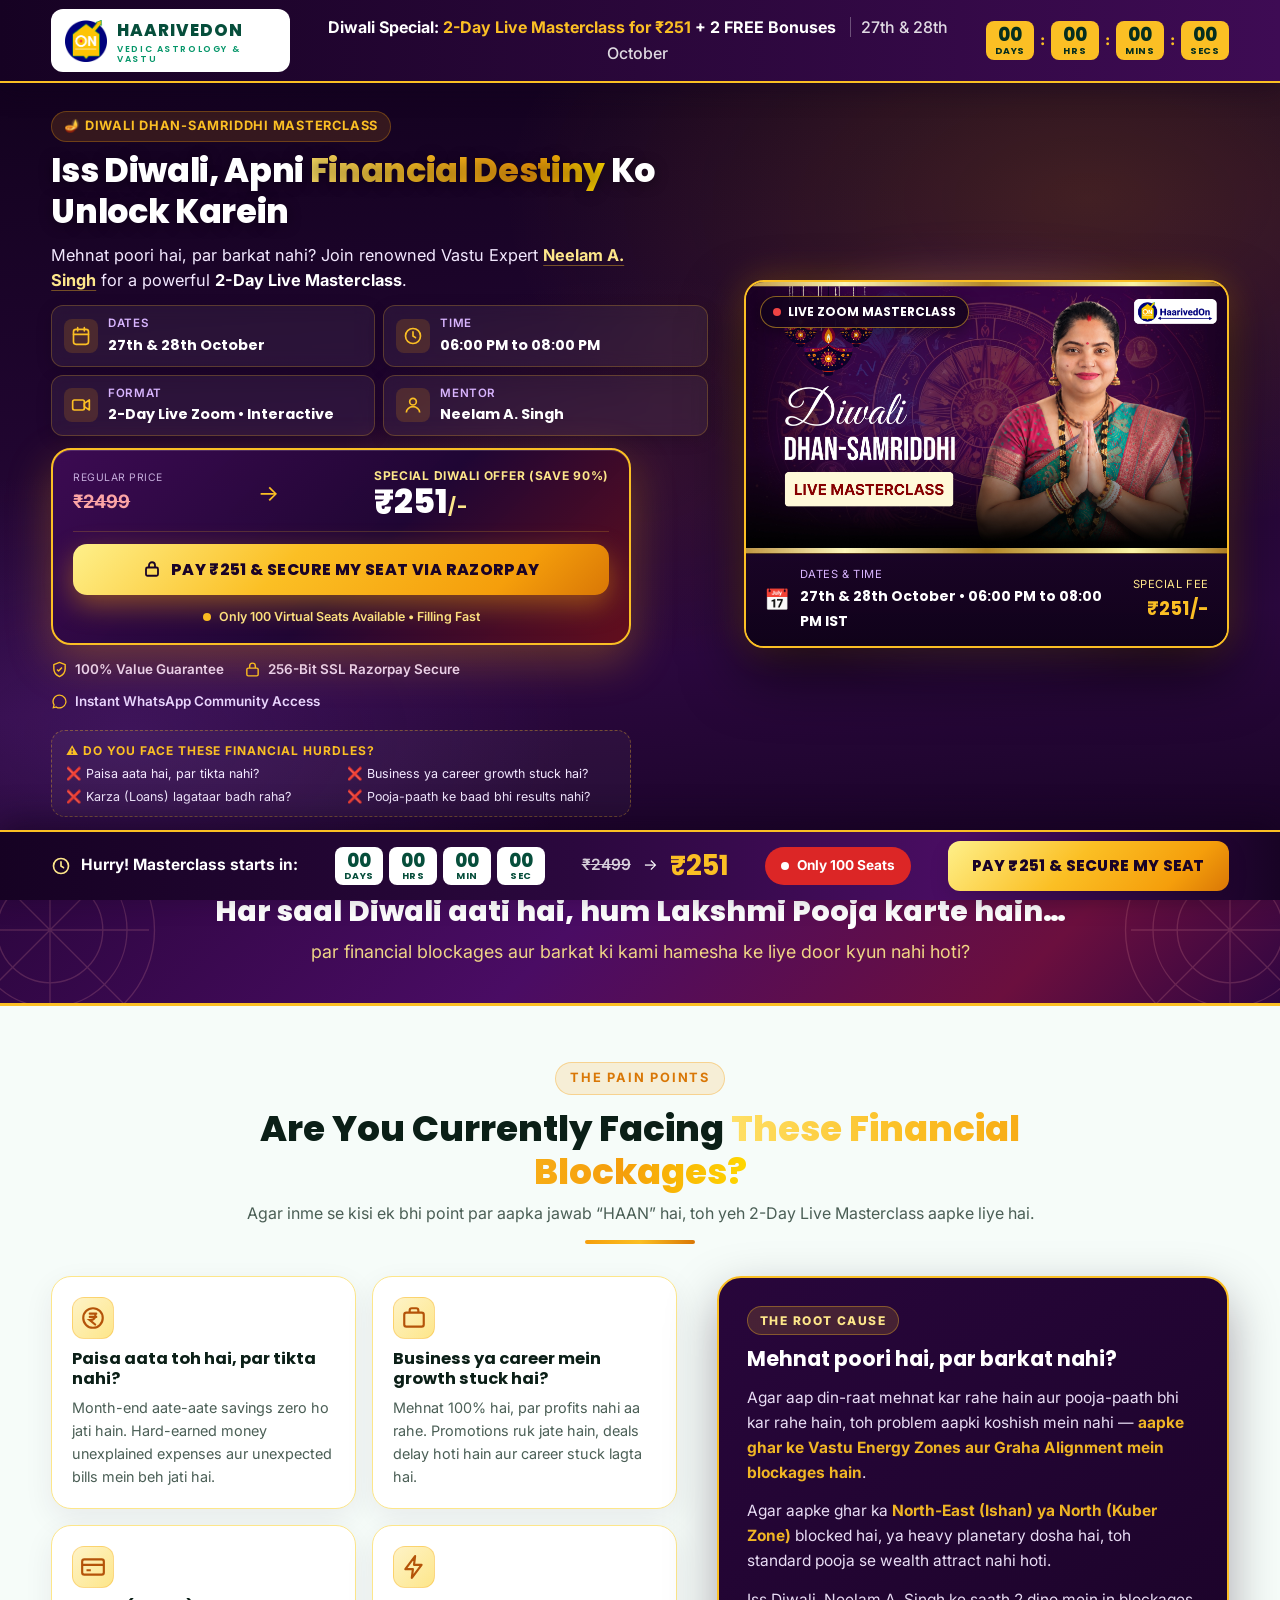
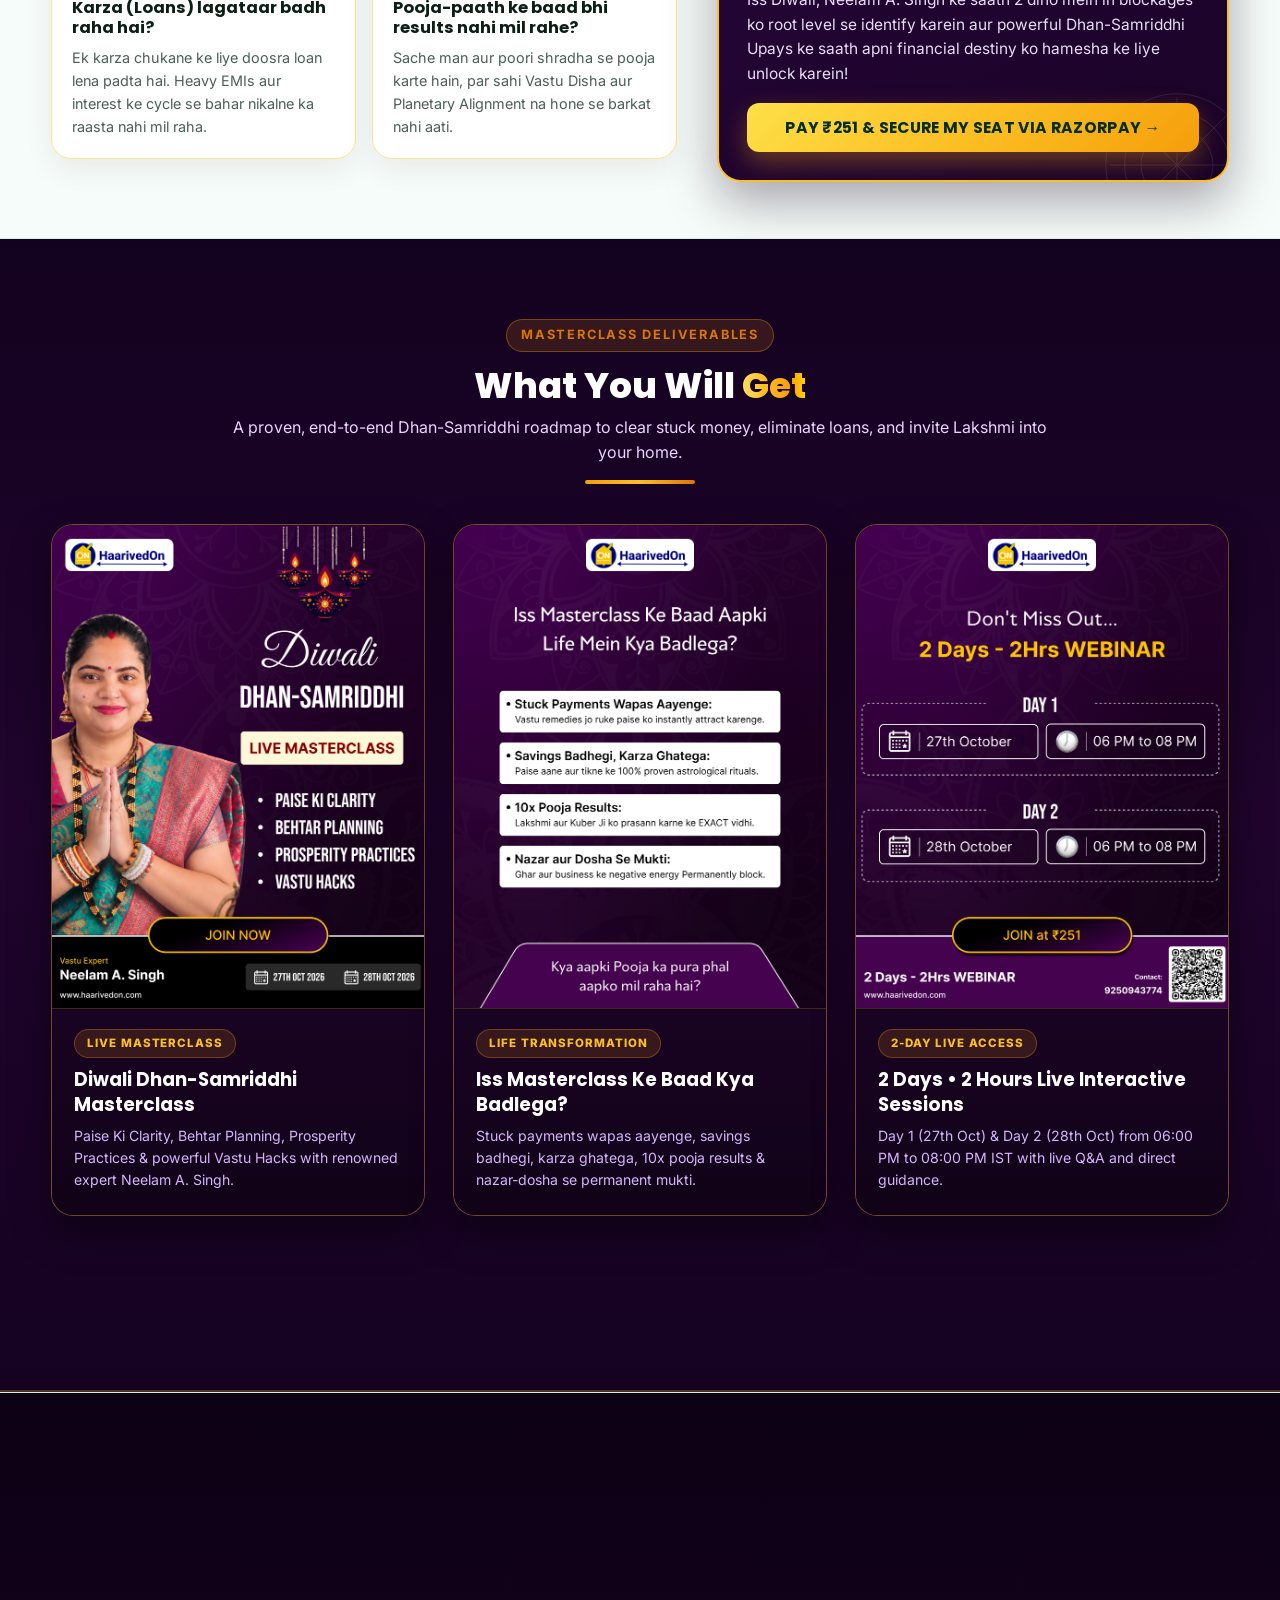
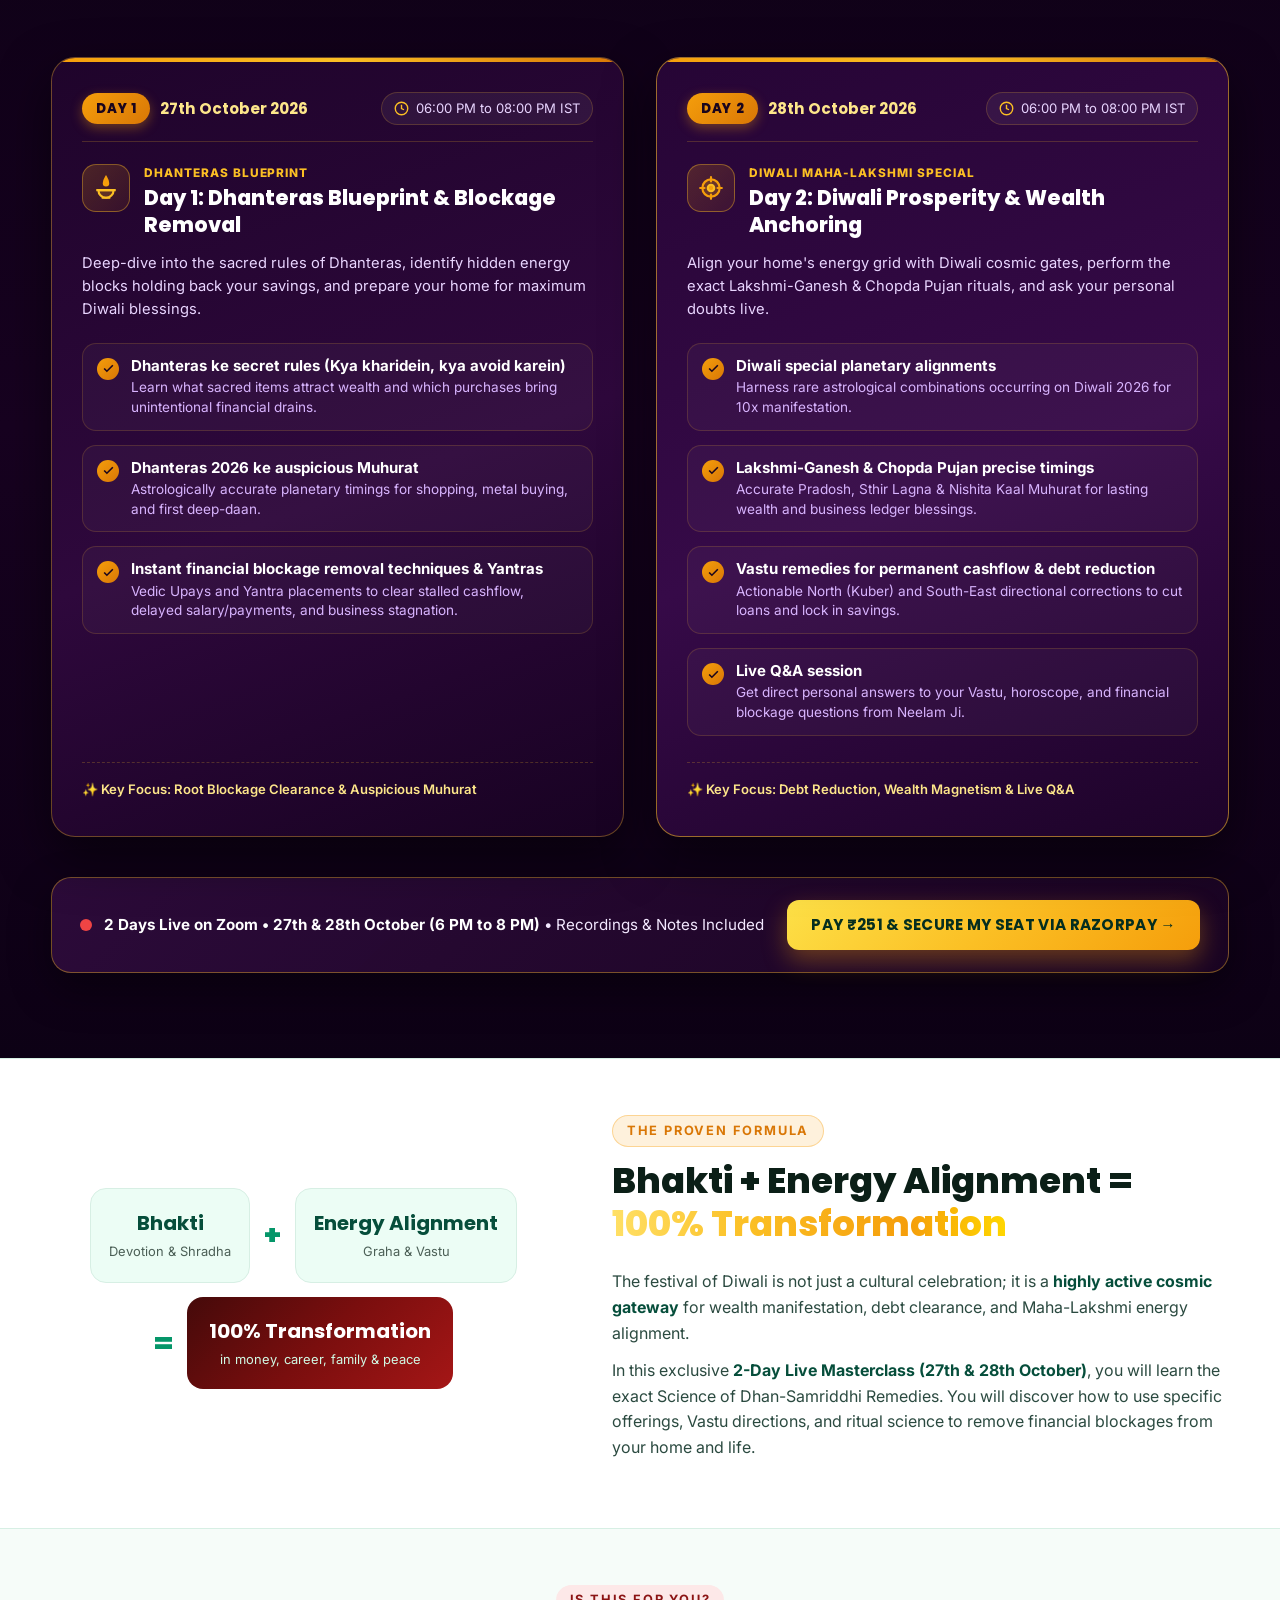
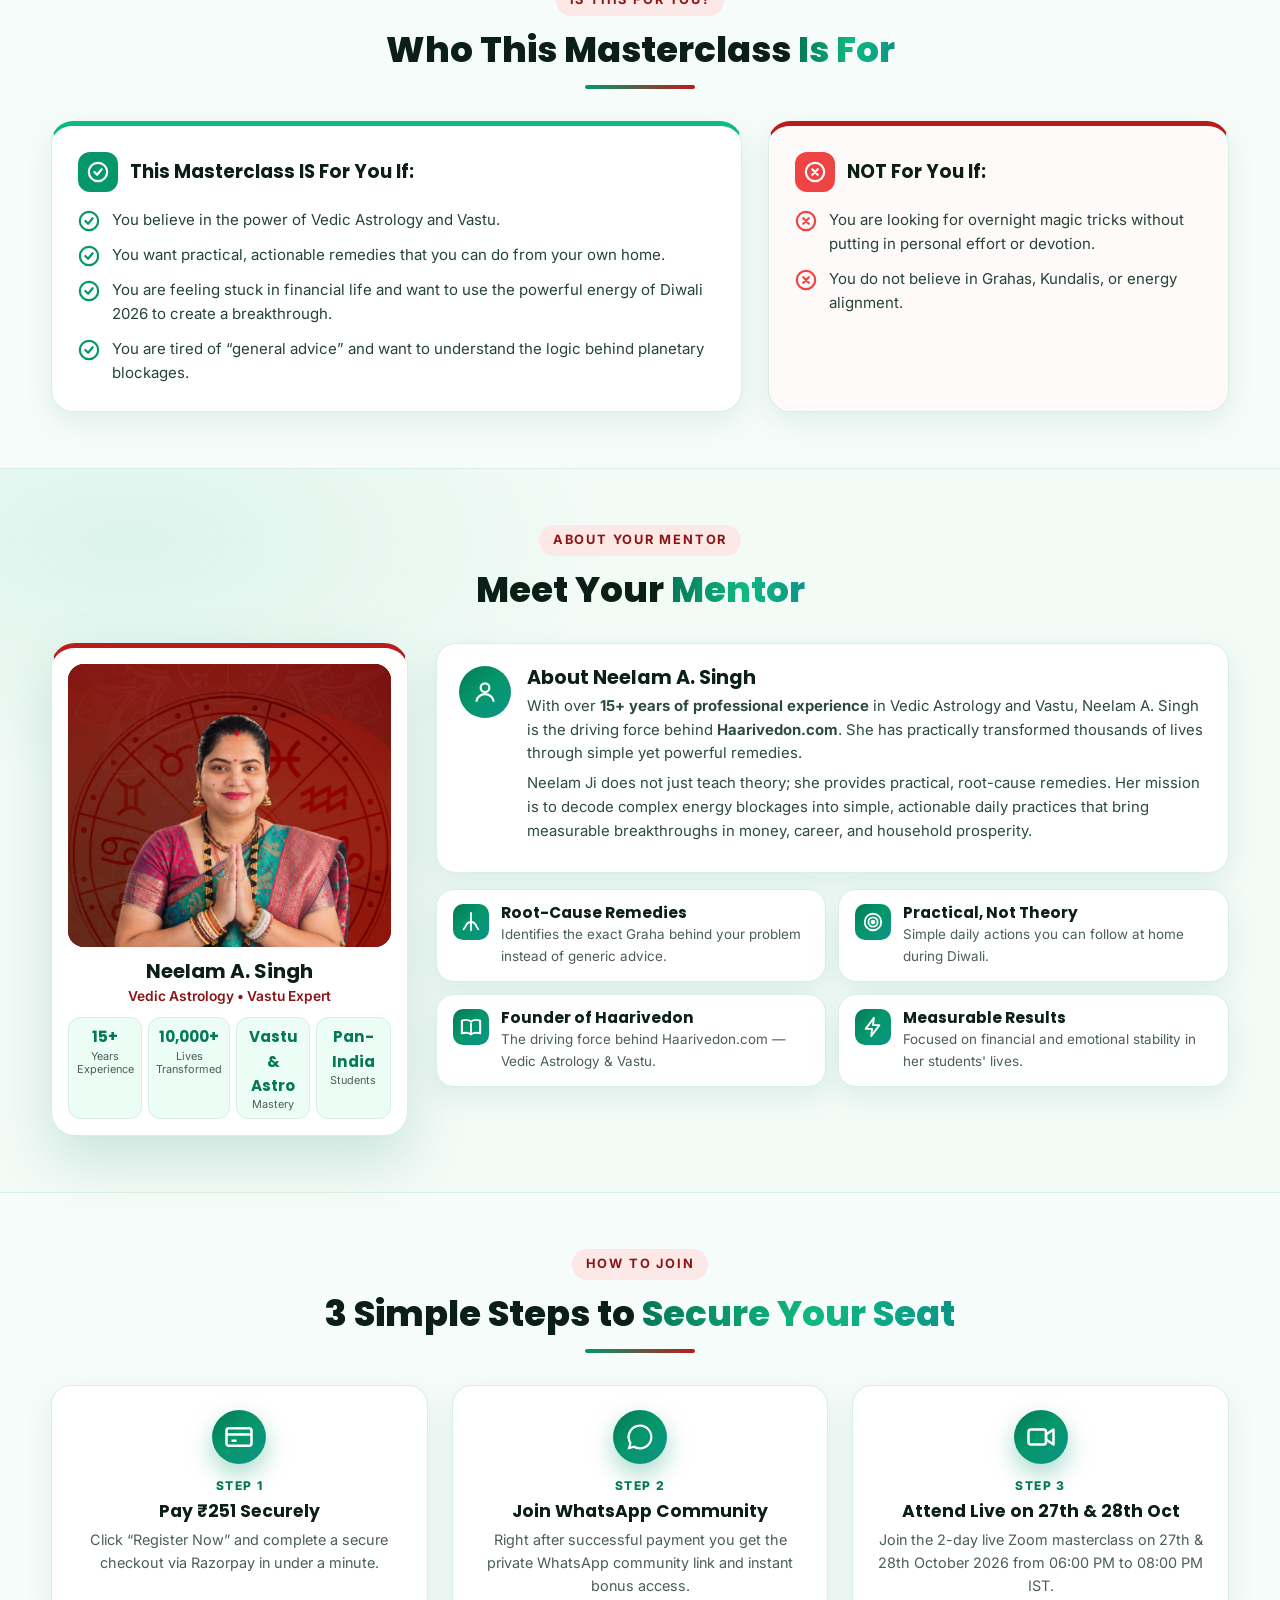
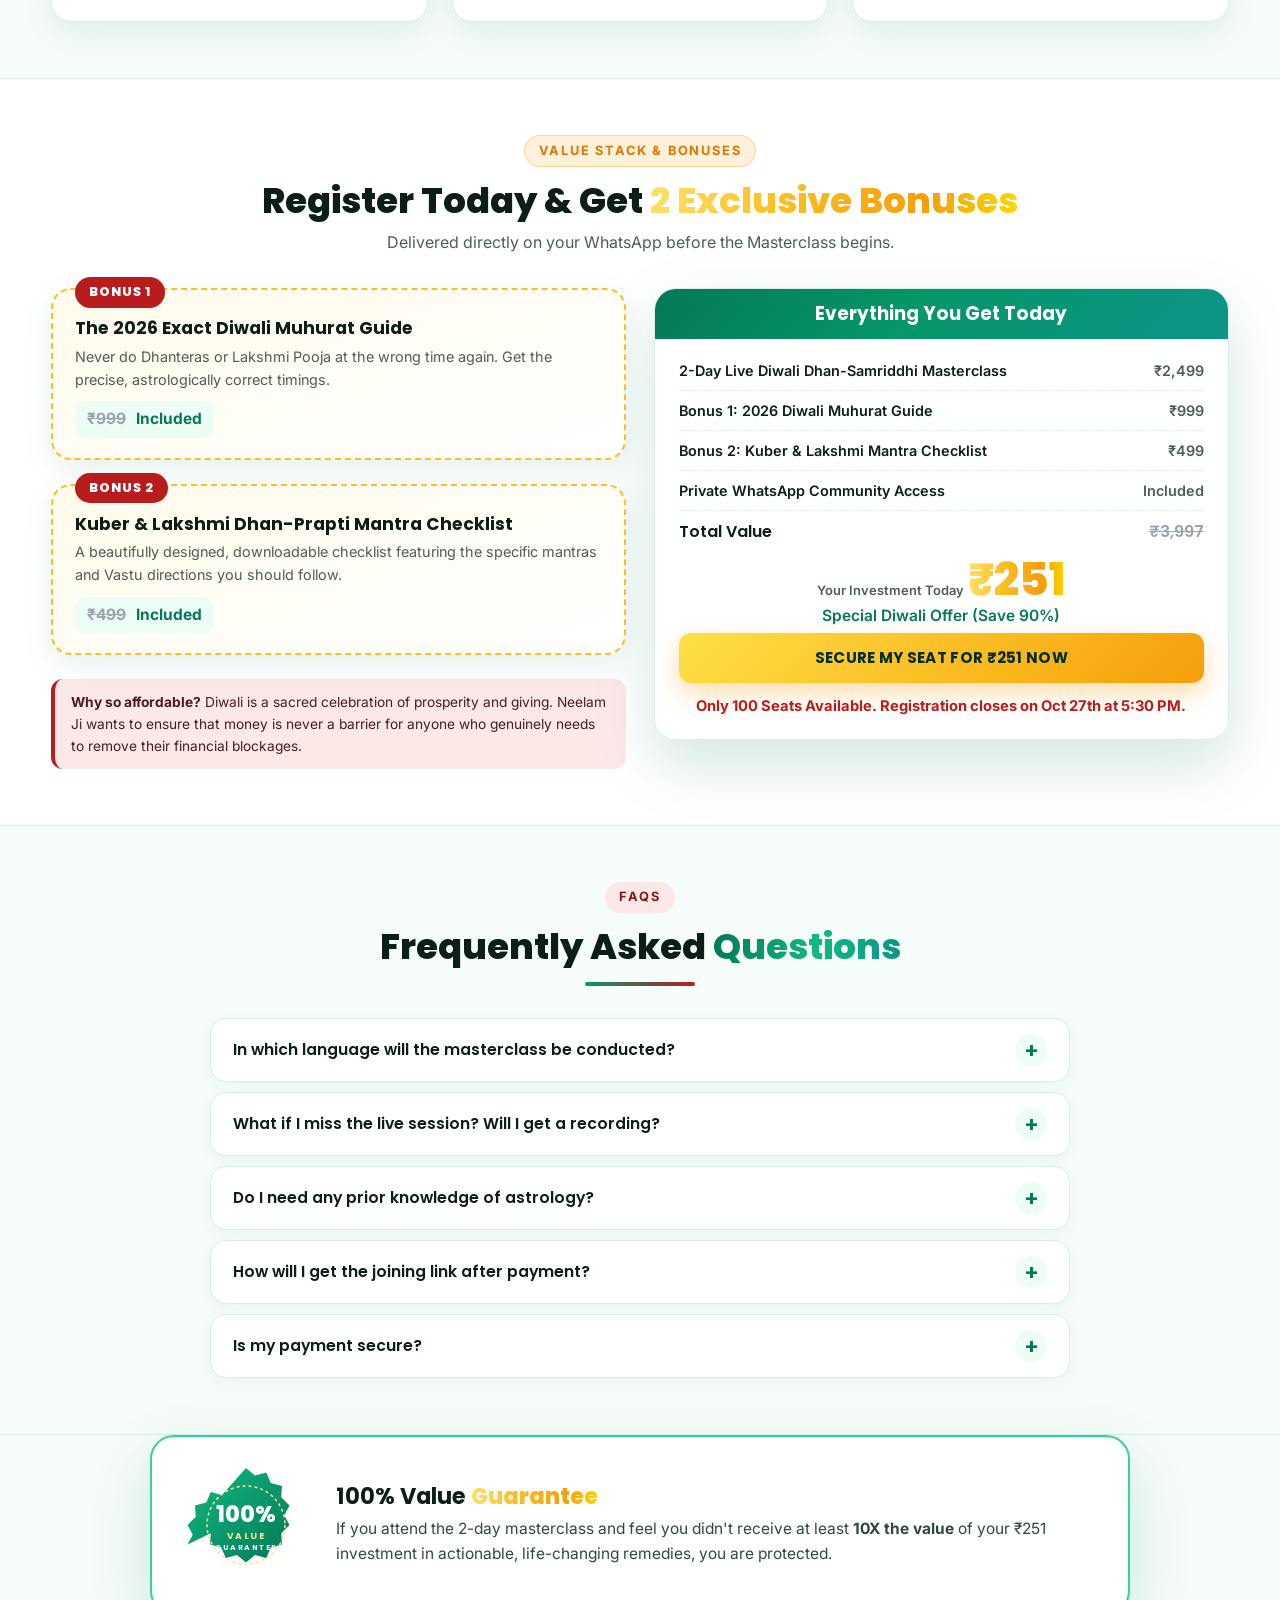
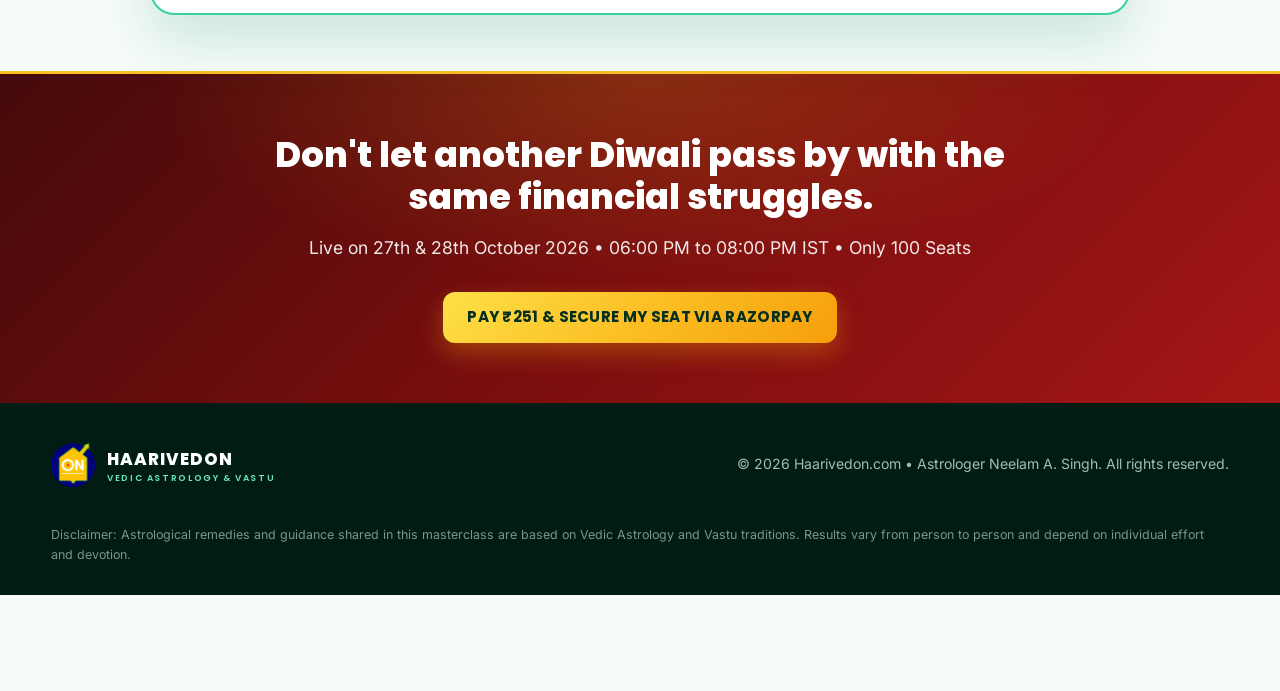
==== commit 61354d0d: "feat: update curriculum details, add Google tag analytics, and refine event descriptions across webi" ====
--- a/index.html
+++ b/index.html
@@ -7,7 +7,7 @@
   <link rel="icon" type="image/svg+xml" href="assets/logo1.png">
   <title>Diwali Dhan-Samriddhi Masterclass | 27th & 28th October | Neelam A. Singh – HAARIVEDON</title>
   <meta name="description"
-    content="Iss Diwali, Apni Financial Destiny Ko Unlock Karein & Saare Financial Blockages Hamesha Ke Liye Door Karein! 2-Day Live Masterclass with Neelam A. Singh on 27th & 28th October, 06:00 [...]">
+    content="Iss Diwali, Apni Financial Destiny Ko Unlock Karein & Saare Financial Blockages Hamesha Ke Liye Door Karein! 2-Day Live Masterclass with Neelam A. Singh on 27th & 28th October, 06:00 PM to 08:00 PM IST. Just ₹251.">
   <meta property="og:title" content="Diwali Dhan-Samriddhi Masterclass with Neelam A. Singh – HAARIVEDON">
   <meta property="og:description"
     content="2-Day Live Masterclass on 27th & 28th October 2026, 06:00 PM to 08:00 PM IST. Iss Diwali, Apni Financial Destiny Ko Unlock Karein! Only 100 seats. ₹251.">
@@ -133,15 +133,14 @@
       </symbol>
       <symbol id="i-lang" viewBox="0 0 24 24" fill="none" stroke="currentColor" stroke-width="2" stroke-linecap="round">
         <circle cx="12" cy="12" r="9" />
-        <path d="M3 12h18M12 3c3 3 3 15 0 18M12 3c-3 3-[..." 
-      </symbol>
-      <symbol id=" logo" viewBox="0 0 40 40">
-            <circle cx="20" cy="20" r="19" fill="#047857" />
-            <g fill="none" stroke="#fde68a" stroke-width="1.6">
-              <circle cx="20" cy="20" r="11" />
-              <path d="M20 5v6M20 29v6M5 20h6M29 20h6" />
-            </g>
-        </symbol>
+        <path d="M3 12h18M12 3c3 3 3 15 0 18M12 3c-3 3-[...]
+    <symbol id=" logo" viewBox="0 0 40 40">
+          <circle cx="20" cy="20" r="19" fill="#047857" />
+          <g fill="none" stroke="#fde68a" stroke-width="1.6">
+            <circle cx="20" cy="20" r="11" />
+            <path d="M20 5v6M20 29v6M5 20h6M29 20h6" />
+          </g>
+      </symbol>
       <symbol id="mandala" viewBox="0 0 200 200">
         <g fill="none" stroke="currentColor" stroke-width="1.2">
           <circle cx="100" cy="100" r="95" />
@@ -506,17 +505,22 @@
                 </svg>
               </span>
               <div class="curr-item-text">
-                <b>Energy alignment for home and finances</b>
-                <span>Decode which rooms and corners are blocking money flow and how to balance them instantly.</span>
+                <b>Instant financial blockage removal techniques &amp; Yantras</b>
+                <span>Vedic Upays and Yantra placements to clear stalled cashflow, delayed salary/payments, and business
+                  stagnation.</span>
               </div>
             </li>
           </ul>
+
+          <div class="curr-card-foot">
+            <span class="curr-tag">&#10024; Key Focus: Root Blockage Clearance &amp; Auspicious Muhurat</span>
+          </div>
         </div>
 
         <!-- DAY 2 CARD -->
-        <div class="curr-card reveal">
+        <div class="curr-card curr-card-highlight reveal">
           <div class="curr-card-top">
-            <div class="curr-day-pill">
+            <div class="curr-day-pill curr-day-pill-gold">
               <span class="curr-day-badge">DAY 2</span>
               <span class="curr-date">28th October 2026</span>
             </div>
@@ -532,17 +536,19 @@
           <div class="curr-card-head">
             <div class="curr-icon">
               <svg viewBox="0 0 24 24" fill="none" stroke="currentColor" stroke-width="2">
-                <path d="M12 2l2.5 5.5L20 10l-5.5 2.5L12 18l-2.5-5.5L4 10l5.5-2.5L12 2z" fill="#fbbf24" stroke="#fbbf24" />
+                <circle cx="12" cy="12" r="8" fill="rgba(245, 158, 11, 0.2)" stroke="#f59e0b" />
+                <path d="M12 2v4M12 18v4M2 12h4M18 12h4" stroke="#f59e0b" stroke-linecap="round" />
+                <circle cx="12" cy="12" r="3" fill="#f59e0b" />
               </svg>
             </div>
             <div>
-              <span class="curr-subtitle">Diwali Prosperity</span>
+              <span class="curr-subtitle">Diwali Maha-Lakshmi Special</span>
               <h3 class="curr-title">Day 2: Diwali Prosperity &amp; Wealth Anchoring</h3>
             </div>
           </div>
 
-          <p class="curr-desc">Align your home’s energy grid, perform Lakshmi-Ganesh rituals with correct intention, and
-            remove hidden money blockages permanently.</p>
+          <p class="curr-desc">Align your home's energy grid with Diwali cosmic gates, perform the exact Lakshmi-Ganesh
+            &amp; Chopda Pujan rituals, and ask your personal doubts live.</p>
 
           <ul class="curr-list">
             <li>
@@ -552,8 +558,8 @@
                 </svg>
               </span>
               <div class="curr-item-text">
-                <b>Vastu + Planetary alignment for wealth</b>
-                <span>Find the exact directions to strengthen your Kuber, Ishan, and Lakshmi zones.</span>
+                <b>Diwali special planetary alignments</b>
+                <span>Harness rare astrological combinations occurring on Diwali 2026 for 10x manifestation.</span>
               </div>
             </li>
             <li>
@@ -563,8 +569,9 @@
                 </svg>
               </span>
               <div class="curr-item-text">
-                <b>Rituals for Lakshmi-Ganesh resonance</b>
-                <span>Learn how to perform home remedies, offerings, and blessings that attract stable flow.</span>
+                <b>Lakshmi-Ganesh &amp; Chopda Pujan precise timings</b>
+                <span>Accurate Pradosh, Sthir Lagna &amp; Nishita Kaal Muhurat for lasting wealth and business ledger
+                  blessings.</span>
               </div>
             </li>
             <li>
@@ -574,85 +581,495 @@
                 </svg>
               </span>
               <div class="curr-item-text">
-                <b>Live Q&amp;A and personalized guidance</b>
-                <span>Ask your money, career, and home-related questions live and get direct insight from the mentor.</span>
+                <b>Vastu remedies for permanent cashflow &amp; debt reduction</b>
+                <span>Actionable North (Kuber) and South-East directional corrections to cut loans and lock in
+                  savings.</span>
+              </div>
+            </li>
+            <li>
+              <span class="curr-bullet-icon">
+                <svg viewBox="0 0 24 24" fill="none" stroke="currentColor" stroke-width="3">
+                  <polyline points="20 6 9 17 4 12" />
+                </svg>
+              </span>
+              <div class="curr-item-text">
+                <b>Live Q&amp;A session</b>
+                <span>Get direct personal answers to your Vastu, horoscope, and financial blockage questions from Neelam
+                  Ji.</span>
               </div>
             </li>
           </ul>
+
+          <div class="curr-card-foot">
+            <span class="curr-tag">&#10024; Key Focus: Debt Reduction, Wealth Magnetism &amp; Live Q&amp;A</span>
+          </div>
+        </div>
+      </div>
+
+      <div class="curr-cta-box reveal">
+        <div class="curr-cta-info">
+          <span class="curr-live-pulse"></span>
+          <span><b>2 Days Live on Zoom &bull; 27th &amp; 28th October (6 PM to 8 PM)</b> &bull; Recordings &amp; Notes
+            Included</span>
+        </div>
+        <a href="#checkout-modal" class="btn btn-gold pulse" data-pay><span>PAY &#8377;<span data-price>251</span> &amp; SECURE MY
+          SEAT VIA RAZORPAY &rarr;</span></a>
+      </div>
+    </div>
+  </section>
+
+  <!-- SOLUTION -->
+  <section class="section solution" id="solution">
+    <div class="container sol-grid">
+      <div class="reveal">
+        <div class="equation">
+          <div class="eq"><b>Bhakti</b><small>Devotion &amp; Shradha</small></div>
+          <div class="op">+</div>
+          <div class="eq"><b>Energy Alignment</b><small>Graha &amp; Vastu</small></div>
+        </div>
+        <div class="equation">
+          <div class="op">=</div>
+          <div class="eq final"><b>100% Transformation</b><small>in money, career, family &amp; peace</small></div>
+        </div>
+      </div>
+      <div class="sol-text reveal">
+        <div class="section-head" style="text-align:left;margin:0 0 24px">
+          <span class="eyebrow eyebrow-diwali">The Proven Formula</span>
+          <h2>Bhakti + Energy Alignment = <span class="grad-gold-text">100% Transformation</span></h2>
+        </div>
+        <p>The festival of Diwali is not just a cultural celebration; it is a <b>highly active cosmic gateway</b> for
+          wealth manifestation, debt clearance, and Maha-Lakshmi energy alignment.</p>
+        <p>In this exclusive <b>2-Day Live Masterclass (27th &amp; 28th October)</b>, you will learn the exact Science
+          of Dhan-Samriddhi Remedies. You
+          will discover how to use specific offerings, Vastu directions, and ritual science to remove financial
+          blockages
+          from your home and life.</p>
+      </div>
+    </div>
+  </section>
+
+  <!-- WHO FOR -->
+  <section class="section">
+    <div class="container">
+      <div class="section-head reveal">
+        <span class="eyebrow">Is This For You?</span>
+        <h2>Who This Masterclass <span class="grad-text">Is For</span></h2>
+        <div class="bar"></div>
+      </div>
+      <div class="fit-grid">
+        <div class="fit yes reveal">
+          <h3><span class="badge"><svg width="22" height="22">
+                <use href="#i-check" />
+              </svg></span>This Masterclass IS For You If:</h3>
+          <ul>
+            <li><svg>
+                <use href="#i-check" />
+              </svg>You believe in the power of Vedic Astrology and Vastu.</li>
+            <li><svg>
+                <use href="#i-check" />
+              </svg>You want practical, actionable remedies that you can do from your own home.</li>
+            <li><svg>
+                <use href="#i-check" />
+              </svg>You are feeling stuck in financial life and want to use the powerful energy of Diwali 2026 to create
+              a
+              breakthrough.</li>
+            <li><svg>
+                <use href="#i-check" />
+              </svg>You are tired of &ldquo;general advice&rdquo; and want to understand the logic behind planetary
+              blockages.</li>
+          </ul>
+        </div>
+        <div class="fit no reveal">
+          <h3><span class="badge"><svg width="22" height="22">
+                <use href="#i-x" />
+              </svg></span>NOT For You If:</h3>
+          <ul>
+            <li><svg>
+                <use href="#i-x" />
+              </svg>You are looking for overnight magic tricks without putting in personal effort or devotion.</li>
+            <li><svg>
+                <use href="#i-x" />
+              </svg>You do not believe in Grahas, Kundalis, or energy alignment.</li>
+          </ul>
         </div>
       </div>
     </div>
   </section>
 
   <!-- MENTOR -->
-  <section class="section" id="mentor">
+  <section class="section mentor-sec" id="mentor">
     <div class="container">
       <div class="section-head reveal">
-        <span class="eyebrow eyebrow-diwali">About Your Mentor</span>
-        <h2>Meet Your <span class="grad-gold-text">Mentor</span></h2>
-        <p>Expert guidance based on Vedic wisdom, practical vastu principles, and true transformation stories.</p>
-        <div class="bar bar-gold"></div>
-      </div>
-      <div class="card mentor-card reveal">
-        <div class="mentor-image-wrap">
-          <img src="assets/neelam-niranjan.jpg" alt="Neelam A. Singh" class="mentor-image">
-        </div>
-        <div class="mentor-copy">
+        <span class="eyebrow">About Your Mentor</span>
+        <h2>Meet Your <span class="grad-text">Mentor</span></h2>
+      </div>
+      <div class="mentor-grid">
+        <div class="m-card reveal">
+          <div class="m-photo" data-mentor-photo>
+            <svg viewBox="0 0 200 200" color="#fde68a">
+              <use href="#mandala" />
+            </svg>
+            <span class="ph">NN</span>
+          </div>
           <h3>Neelam A. Singh</h3>
-          <p>Vedic Astrology &amp; Vastu Expert with 15+ years of experience helping people bring clarity, balance, and
-            prosperity into their lives.</p>
-          <div class="mentor-highlights">
-            <span>15+ Years Experience</span>
-            <span>Thousands of Lives Impacted</span>
-            <span>Practical, Simple Guidance</span>
-          </div>
-        </div>
-      </div>
-    </div>
-  </section>
-
-  <!-- REGISTER -->
-  <section class="section" id="register">
+          <div class="role">Vedic Astrology &bull; Vastu Expert</div>
+          <div class="stats">
+            <div class="stat"><b>15+</b><small>Years Experience</small></div>
+            <div class="stat"><b>10,000+</b><small>Lives Transformed</small></div>
+            <div class="stat"><b>Vastu &amp; Astro</b><small>Mastery</small></div>
+            <div class="stat"><b>Pan-India</b><small>Students</small></div>
+          </div>
+        </div>
+        <div>
+          <div class="about reveal">
+            <div class="ic"><svg width="26" height="26">
+                <use href="#i-user" />
+              </svg></div>
+            <div>
+              <h3>About Neelam A. Singh</h3>
+              <p>With over <b>15+ years of professional experience</b> in Vedic Astrology and Vastu, Neelam A. Singh
+                is the driving force behind <b>Haarivedon.com</b>. She has practically transformed thousands of lives
+                through simple yet powerful remedies.</p>
+              <p>Neelam Ji does not just teach theory; she provides practical, root-cause remedies. Her mission is to
+                decode complex energy blockages into simple, actionable daily practices that bring measurable
+                breakthroughs in
+                money, career, and household prosperity.</p>
+            </div>
+          </div>
+          <div class="feat">
+            <div class="card reveal">
+              <div class="ic"><svg>
+                  <use href="#i-root" />
+                </svg></div>
+              <div>
+                <h3>Root-Cause Remedies</h3>
+                <p>Identifies the exact Graha behind your problem instead of generic advice.</p>
+              </div>
+            </div>
+            <div class="card reveal">
+              <div class="ic"><svg>
+                  <use href="#i-target" />
+                </svg></div>
+              <div>
+                <h3>Practical, Not Theory</h3>
+                <p>Simple daily actions you can follow at home during Diwali.</p>
+              </div>
+            </div>
+            <div class="card reveal">
+              <div class="ic"><svg>
+                  <use href="#i-book" />
+                </svg></div>
+              <div>
+                <h3>Founder of Haarivedon</h3>
+                <p>The driving force behind Haarivedon.com &mdash; Vedic Astrology &amp; Vastu.</p>
+              </div>
+            </div>
+            <div class="card reveal">
+              <div class="ic"><svg>
+                  <use href="#i-spark" />
+                </svg></div>
+              <div>
+                <h3>Measurable Results</h3>
+                <p>Focused on financial and emotional stability in her students' lives.</p>
+              </div>
+            </div>
+          </div>
+        </div>
+      </div>
+    </div>
+  </section>
+
+  <!-- HOW IT WORKS -->
+  <section class="section" id="how">
     <div class="container">
       <div class="section-head reveal">
-        <span class="eyebrow eyebrow-diwali">Register Now</span>
-        <h2>Secure Your Seat for <span class="grad-gold-text">₹251</span></h2>
-        <p>Limited virtual access. Reserve your spot before the Diwali window closes.</p>
-        <div class="bar bar-gold"></div>
-      </div>
-      <div class="stack reveal">
-        <a href="#checkout-modal" class="btn btn-gold pulse" data-pay>
-          <span>PAY &#8377;<span data-price>251</span> &amp; SECURE MY SEAT VIA RAZORPAY</span>
-        </a>
-      </div>
-    </div>
-  </section>
-
-  <div class="modal" id="checkout-modal" role="dialog" aria-modal="true">
+        <span class="eyebrow">How To Join</span>
+        <h2>3 Simple Steps to <span class="grad-text">Secure Your Seat</span></h2>
+        <div class="bar"></div>
+      </div>
+      <div class="steps">
+        <div class="step reveal">
+          <div class="n"><svg>
+              <use href="#i-card" />
+            </svg></div><small>STEP 1</small>
+          <h3>Pay &#8377;<span data-price>251</span> Securely</h3>
+          <p>Click &ldquo;Register Now&rdquo; and complete a secure checkout via Razorpay in under a minute.</p>
+        </div>
+        <div class="step reveal">
+          <div class="n"><svg>
+              <use href="#i-wa" />
+            </svg></div><small>STEP 2</small>
+          <h3>Join WhatsApp Community</h3>
+          <p>Right after successful payment you get the private WhatsApp community link and instant bonus access.</p>
+        </div>
+        <div class="step reveal">
+          <div class="n"><svg>
+              <use href="#i-video" />
+            </svg></div><small>STEP 3</small>
+          <h3>Attend Live on 27th &amp; 28th Oct</h3>
+          <p>Join the 2-day live Zoom masterclass on 27th &amp; 28th October 2026 from 06:00 PM to 08:00 PM IST.</p>
+        </div>
+      </div>
+    </div>
+  </section>
+
+  <!-- BONUSES & PRICING -->
+  <section class="section bonus-sec" id="register">
+    <div class="container">
+      <div class="section-head reveal">
+        <span class="eyebrow eyebrow-diwali">Value Stack &amp; Bonuses</span>
+        <h2>Register Today &amp; Get <span class="grad-gold-text">2 Exclusive Bonuses</span></h2>
+        <p>Delivered directly on your WhatsApp before the Masterclass begins.</p>
+      </div>
+      <div class="bonus-layout">
+        <div class="bonus-grid">
+          <div class="bonus reveal"><span class="tagb">BONUS 1</span>
+            <h3>The 2026 Exact Diwali Muhurat Guide</h3>
+            <p>Never do Dhanteras or Lakshmi Pooja at the wrong time again. Get the precise, astrologically correct
+              timings.</p>
+            <span class="val"><s>&#8377;999</s> Included</span>
+          </div>
+          <div class="bonus reveal"><span class="tagb">BONUS 2</span>
+            <h3>Kuber &amp; Lakshmi Dhan-Prapti Mantra Checklist</h3>
+            <p>A beautifully designed, downloadable checklist featuring the specific mantras and Vastu directions you
+              should follow.</p><span class="val"><s>&#8377;499</s> Included</span>
+          </div>
+          <div class="why"><b>Why so affordable?</b> Diwali is a sacred celebration of prosperity and giving. Neelam Ji
+            wants to ensure that money is never a barrier for anyone who genuinely needs to remove their financial
+            blockages.</div>
+        </div>
+
+        <div class="stack reveal">
+          <div class="stack-head">
+            <h3>Everything You Get Today</h3>
+          </div>
+          <div class="stack-body">
+            <div class="row"><span>2-Day Live Diwali Dhan-Samriddhi Masterclass</span><span>&#8377;2,499</span></div>
+            <div class="row"><span>Bonus 1: 2026 Diwali Muhurat Guide</span><span>&#8377;999</span></div>
+            <div class="row"><span>Bonus 2: Kuber &amp; Lakshmi Mantra Checklist</span><span>&#8377;499</span></div>
+            <div class="row"><span>Private WhatsApp Community Access</span><span>Included</span></div>
+            <div class="row total"><span>Total Value</span><span>&#8377;3,997</span></div>
+            <div class="today">
+              <small>Your Investment Today</small>
+              <div class="big grad-gold-text">&#8377;<span data-price>251</span></div>
+              <div class="note">Special Diwali Offer (Save 90%)</div>
+            </div>
+            <a href="#checkout-modal" class="btn btn-gold pulse" data-pay><span>Secure My Seat for &#8377;<span data-price>251</span>
+              Now</span></a>
+            <div class="closing">Only 100 Seats Available. Registration closes on Oct 27th at 5:30 PM.</div>
+          </div>
+        </div>
+      </div>
+    </div>
+  </section>
+
+  <!-- FAQ -->
+  <section class="section" id="faq">
+    <div class="container">
+      <div class="section-head reveal">
+        <span class="eyebrow">FAQs</span>
+        <h2>Frequently Asked <span class="grad-text">Questions</span></h2>
+        <div class="bar"></div>
+      </div>
+      <div class="faq">
+        <div class="qa reveal"><button aria-expanded="false">In which language will the masterclass be conducted?<span
+              class="plus">+</span></button>
+          <div class="ans">
+            <p>The session will be conducted in Hinglish, making it easy for students across India to follow clearly.
+            </p>
+          </div>
+        </div>
+        <div class="qa reveal"><button aria-expanded="false">What if I miss the live session? Will I get a
+            recording?<span class="plus">+</span></button>
+          <div class="ans">
+            <p>Yes! All registered participants will receive access to the session recording and resources after the
+              event.</p>
+          </div>
+        </div>
+        <div class="qa reveal"><button aria-expanded="false">Do I need any prior knowledge of astrology?<span
+              class="plus">+</span></button>
+          <div class="ans">
+            <p>Not at all. This class is designed for beginners and seekers who want a practical understanding of
+              remedies.</p>
+          </div>
+        </div>
+        <div class="qa reveal"><button aria-expanded="false">How will I get the joining link after payment?<span
+              class="plus">+</span></button>
+          <div class="ans">
+            <p>As soon as your payment is successful, we will send the Zoom joining link on your email and WhatsApp.</p>
+          </div>
+        </div>
+        <div class="qa reveal"><button aria-expanded="false">Is my payment secure?<span class="plus">+</span></button>
+          <div class="ans">
+            <p>100% secure. All payments are processed through bank-grade secure gateways.</p>
+          </div>
+        </div>
+      </div>
+    </div>
+  </section>
+
+  <!-- GUARANTEE -->
+  <section class="section" style="padding-top:0">
+    <div class="container">
+      <div class="guarantee reveal">
+        <svg class="seal" viewBox="0 0 160 160" aria-hidden="true">
+          <defs>
+            <linearGradient id="sg" x1="0" y1="0" x2="1" y2="1">
+              <stop offset="0" stop-color="#10b981" />
+              <stop offset="1" stop-color="#047857" />
+            </linearGradient>
+          </defs>
+          <g fill="url(#sg)">
+            <path
+              d="M80 4l12 10 15-4 6 14 15 4-1 15 11 11-7 13 7 13-11 11 1 15-15 4-6 14-15-4-12 10-12-10-15 4-6-14-15-4 1-15L2 106l7-13-7-13 11-11-1-15 15-4 6-14 15 4z" />
+          </g>
+          <circle cx="80" cy="80" r="52" fill="none" stroke="#fde68a" stroke-width="2" stroke-dasharray="4 4" />
+          <text x="80" y="76" text-anchor="middle" font-family="Poppins" font-weight="800" font-size="30"
+            fill="#fff">100%</text>
+          <text x="80" y="98" text-anchor="middle" font-family="Poppins" font-weight="700" font-size="12" fill="#fde68a"
+            letter-spacing="2">VALUE</text>
+          <text x="80" y="113" text-anchor="middle" font-family="Poppins" font-weight="700" font-size="10" fill="#fff"
+            letter-spacing="2">GUARANTEE</text>
+        </svg>
+        <div>
+          <h3>100% Value <span class="grad-gold-text">Guarantee</span></h3>
+          <p>If you attend the 2-day masterclass and feel you didn't receive at least <b>10X the value</b> of your
+            &#8377;<span data-price>251</span> investment in actionable, life-changing remedies, you are protected.</p>
+        </div>
+      </div>
+    </div>
+  </section>
+
+  <!-- FINAL CTA -->
+  <section class="final">
+    <div class="container">
+      <h2>Don't let another Diwali pass by with the same financial struggles.</h2>
+      <p>Live on 27th &amp; 28th October 2026 &bull; 06:00 PM to 08:00 PM IST &bull; Only 100 Seats</p>
+      <a href="#checkout-modal" class="btn btn-gold pulse" data-pay><span>PAY &#8377;<span data-price>251</span> &amp; SECURE MY SEAT VIA
+        RAZORPAY</span></a>
+    </div>
+  </section>
+
+  <footer>
+    <div class="container">
+      <a href="#" class="logo"><img src="assets/logo1.png" alt="HAARIVEDON logo" width="40" height="40">
+        <div>HAARIVEDON<small style="color:#6ee7b7">VEDIC ASTROLOGY &amp; VASTU</small></div>
+      </a>
+      <div>&copy; 2026 Haarivedon.com &bull; Astrologer Neelam A. Singh. All rights reserved.</div>
+      <p class="disc">Disclaimer: Astrological remedies and guidance shared in this masterclass are based on Vedic
+        Astrology and Vastu traditions. Results vary from person to person and depend on individual effort and devotion.
+      </p>
+    </div>
+  </footer>
+
+  <!-- STICKY BAR -->
+  <div class="sticky">
+    <div class="container">
+      <div class="hurry"><svg width="20" height="20" style="color:#fde68a">
+          <use href="#i-clock" />
+        </svg>Hurry! Masterclass starts in:</div>
+      <div class="cd">
+        <div class="u"><span data-cd="d">00</span><small>DAYS</small></div>
+        <div class="u"><span data-cd="h">00</span><small>HRS</small></div>
+        <div class="u"><span data-cd="m">00</span><small>MIN</small></div>
+        <div class="u"><span data-cd="s">00</span><small>SEC</small></div>
+      </div>
+      <div class="pr"><s>&#8377;<span data-regular>2499</span></s>&rarr;<b>&#8377;<span data-price>251</span></b></div>
+      <span class="seats"><i></i>Only 100 Seats</span>
+      <a href="#checkout-modal" class="btn btn-white" data-pay><span>PAY &#8377;<span data-price>251</span> &amp; SECURE MY SEAT</span></a>
+    </div>
+  </div>
+
+  <div id="register" style="position:relative;top:-100px;visibility:hidden"></div>
+  <div class="modal" id="checkout-modal" role="dialog" aria-modal="true" aria-labelledby="co-title">
     <div class="box co-box">
       <button class="co-x" data-close aria-label="Close">&times;</button>
-      <h3>Register for Diwali Dhan-Samriddhi Masterclass</h3>
+      <img src="assets/logo1.png" alt="HAARIVEDON" class="co-logo" width="56" height="56">
+      <h3 id="co-title">Register for Diwali Dhan-Samriddhi Masterclass</h3>
+      <div class="co-sub">2-Day Live Masterclass &bull; 27th &amp; 28th Oct, 6:00 PM to 8:00 PM IST</div>
+
       <form id="co-form" novalidate>
         <div class="co-field">
           <label class="co-label" for="co-name">Your Full Name <span class="req">*</span></label>
-          <input class="co-input" type="text" id="co-name" name="name" placeholder="e.g. Ramesh Sharma" required />
-        </div>
+          <div class="co-input-wrap" id="wrap-name">
+            <svg class="co-icon" viewBox="0 0 24 24" fill="none" stroke="currentColor" stroke-width="2"
+              stroke-linecap="round" stroke-linejoin="round">
+              <path d="M20 21v-2a4 4 0 0 0-4-4H8a4 4 0 0 0-4 4v2" />
+              <circle cx="12" cy="7" r="4" />
+            </svg>
+            <input class="co-input" type="text" id="co-name" name="name" placeholder="e.g. Ramesh Sharma" required
+              autocomplete="name">
+          </div>
+          <div class="co-err" id="err-name">Please enter your full name</div>
+        </div>
+
         <div class="co-field">
-          <label class="co-label" for="co-phone">Mobile / WhatsApp <span class="req">*</span></label>
-          <input class="co-input" type="tel" id="co-phone" name="phone" placeholder="e.g. 9876543210" required />
-        </div>
-        <div class="co-field">
+          <label class="co-label" for="co-phone">WhatsApp / Mobile Number <span class="req">*</span></label>
+          <div class="co-input-wrap" id="wrap-phone">
+            <span class="co-prefix"><span class="co-flag">🇮🇳</span> +91</span>
+            <input class="co-input" type="tel" id="co-phone" name="phone" placeholder="98765 43210" maxlength="14"
+              required autocomplete="tel">
+          </div>
+          <div class="co-hint">Zoom joining link &amp; 2 bonuses will be sent on WhatsApp</div>
+          <div class="co-err" id="err-phone">Please enter a valid 10-digit mobile number</div>
+        </div>
+
+        <!-- <div class="co-field">
           <label class="co-label" for="co-email">Email Address</label>
-          <input class="co-input" type="email" id="co-email" name="email" placeholder="you@example.com" />
-        </div>
-        <button type="submit" class="btn btn-gold" id="co-pay">
+          <div class="co-input-wrap" id="wrap-email">
+            <svg class="co-icon" viewBox="0 0 24 24" fill="none" stroke="currentColor" stroke-width="2"
+              stroke-linecap="round" stroke-linejoin="round">
+              <rect x="2" y="4" width="20" height="16" rx="2" />
+              <path d="m22 7-10 7L2 7" />
+            </svg>
+            <input class="co-input" type="email" id="co-email" name="email" placeholder="name@example.com"
+              autocomplete="email">
+          </div>
+          <div class="co-hint">Optional: to receive masterclass notes &amp; receipt on email</div>
+          <div class="co-err" id="err-email">Please enter a valid email address or leave it blank</div>
+        </div> -->
+
+        <div class="co-summary">
+          <div class="co-summary-row">
+            <span>2-Day Live Masterclass + 2 Bonuses</span>
+            <s>&#8377;<span data-regular>2499</span></s>
+          </div>
+          <div class="co-summary-row co-total">
+            <span>Amount Payable Today:</span>
+            <b>&#8377;<span data-price>251</span></b>
+          </div>
+        </div>
+
+        <button type="submit" class="btn btn-gold co-pay" id="co-pay">
+          <svg class="co-btn-lock" width="18" height="18" viewBox="0 0 24 24" fill="none" stroke="currentColor"
+            stroke-width="2.4">
+            <rect x="4" y="10" width="16" height="11" rx="2" />
+            <path d="M8 10V7a4 4 0 0 1 8 0v3" />
+          </svg>
           <span id="co-pay-text">Proceed to Pay &#8377;<span data-price>251</span> Securely</span>
         </button>
+
+        <div class="co-secure">
+          <svg width="13" height="13" viewBox="0 0 24 24" fill="none" stroke="currentColor" stroke-width="2.5"
+            style="vertical-align:-2px">
+            <rect x="3" y="11" width="18" height="11" rx="2" ry="2" />
+            <path d="M7 11V7a5 5 0 0 1 10 0v4" />
+          </svg>
+          <span>Bank-Grade 256-Bit SSL Encrypted &bull; 100% Secure Checkout</span>
+        </div>
       </form>
     </div>
   </div>
 
+  <div class="modal" id="pay-modal" role="dialog" aria-modal="true">
+    <div class="box">
+      <h3></h3>
+      <p></p><button class="btn btn-green" data-close>OK</button>
+    </div>
+  </div>
+
+  <script src="https://checkout.razorpay.com/v1/checkout.js"></script>
   <script src="app.js"></script>
 </body>
 
-</html>
+</html>
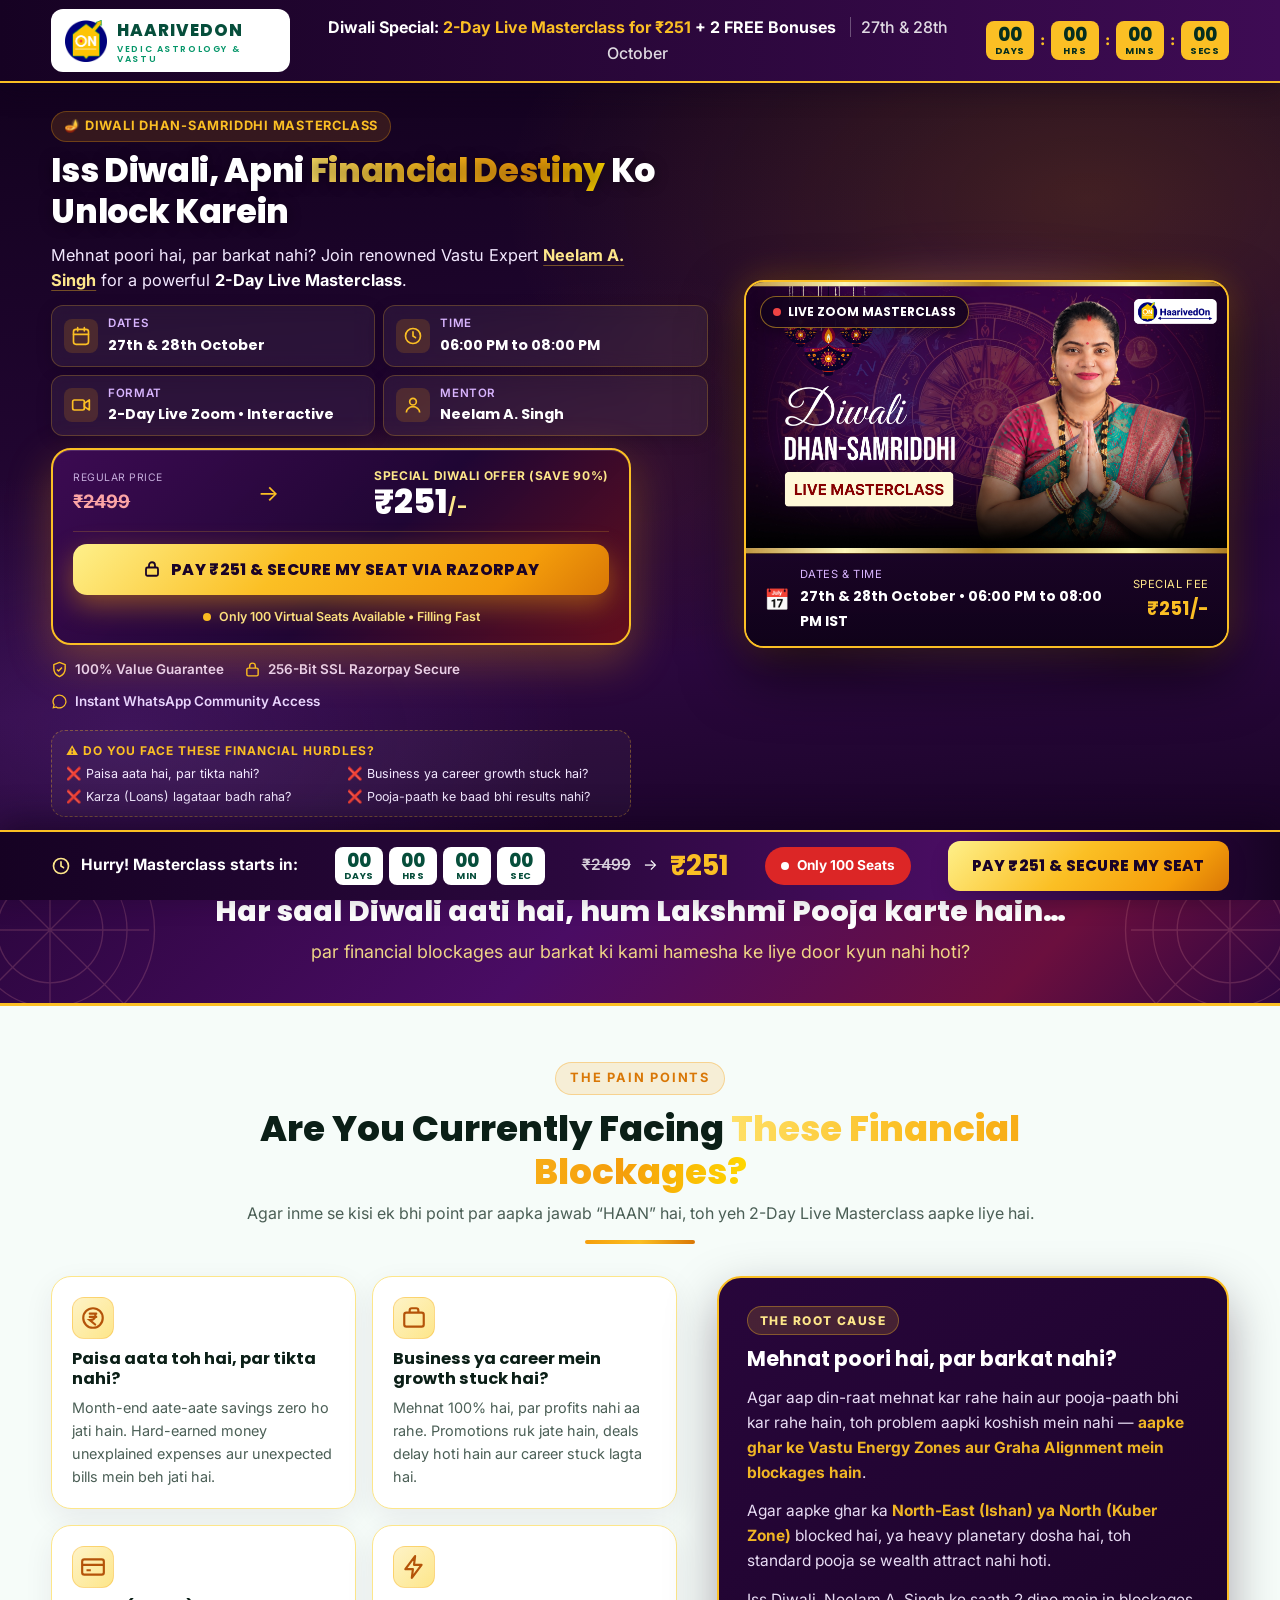
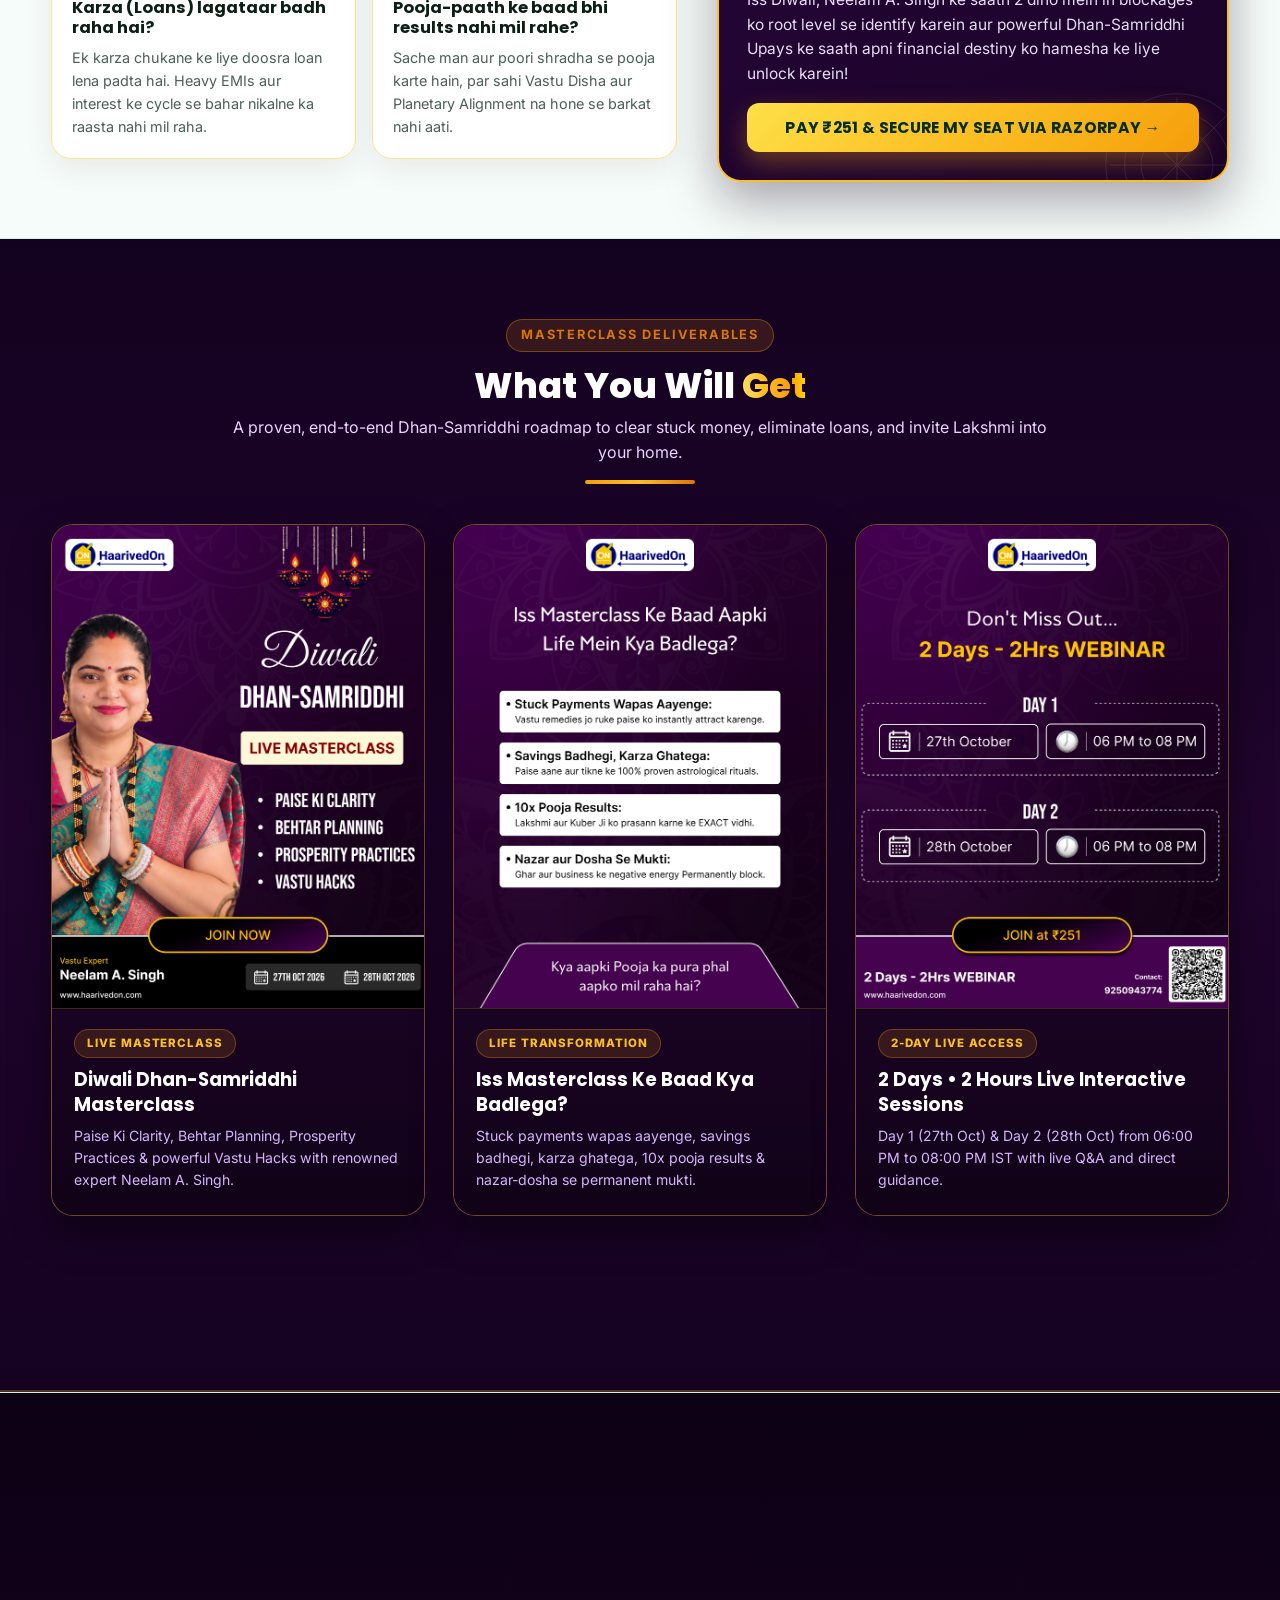
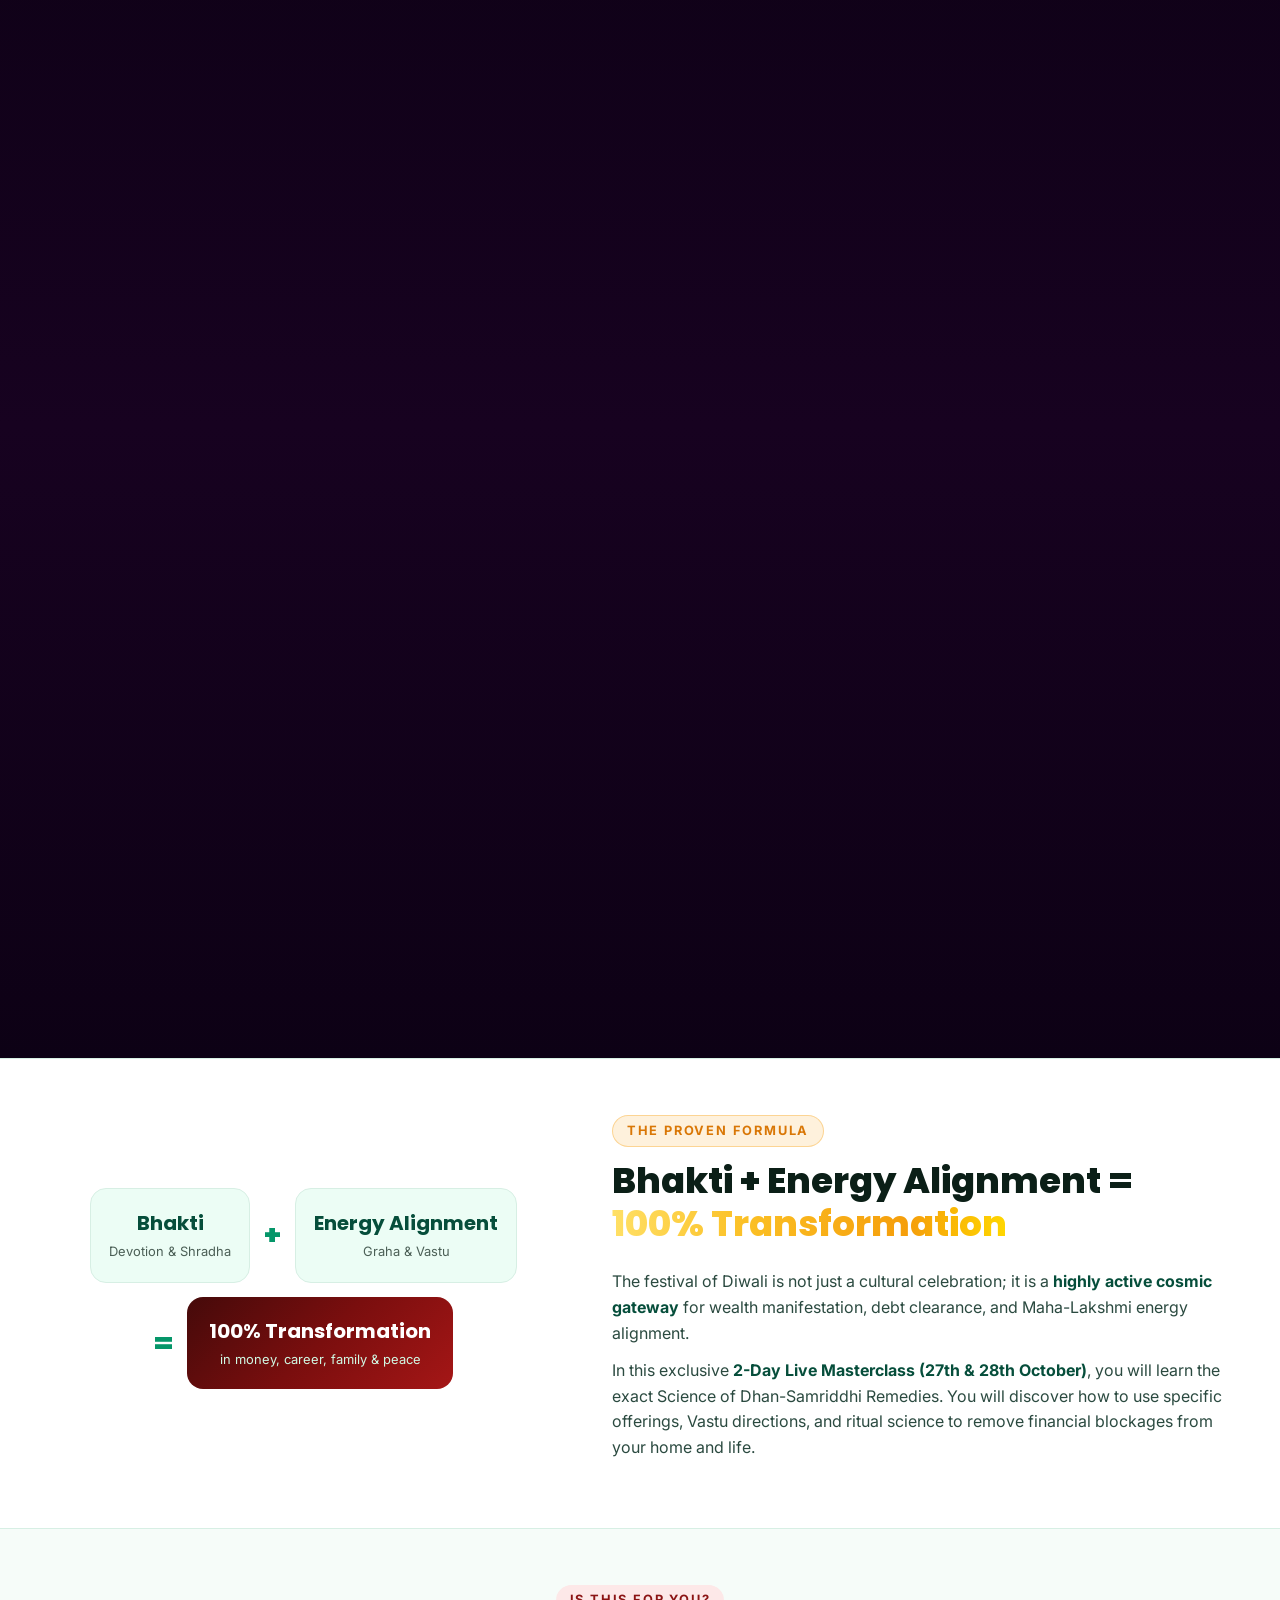
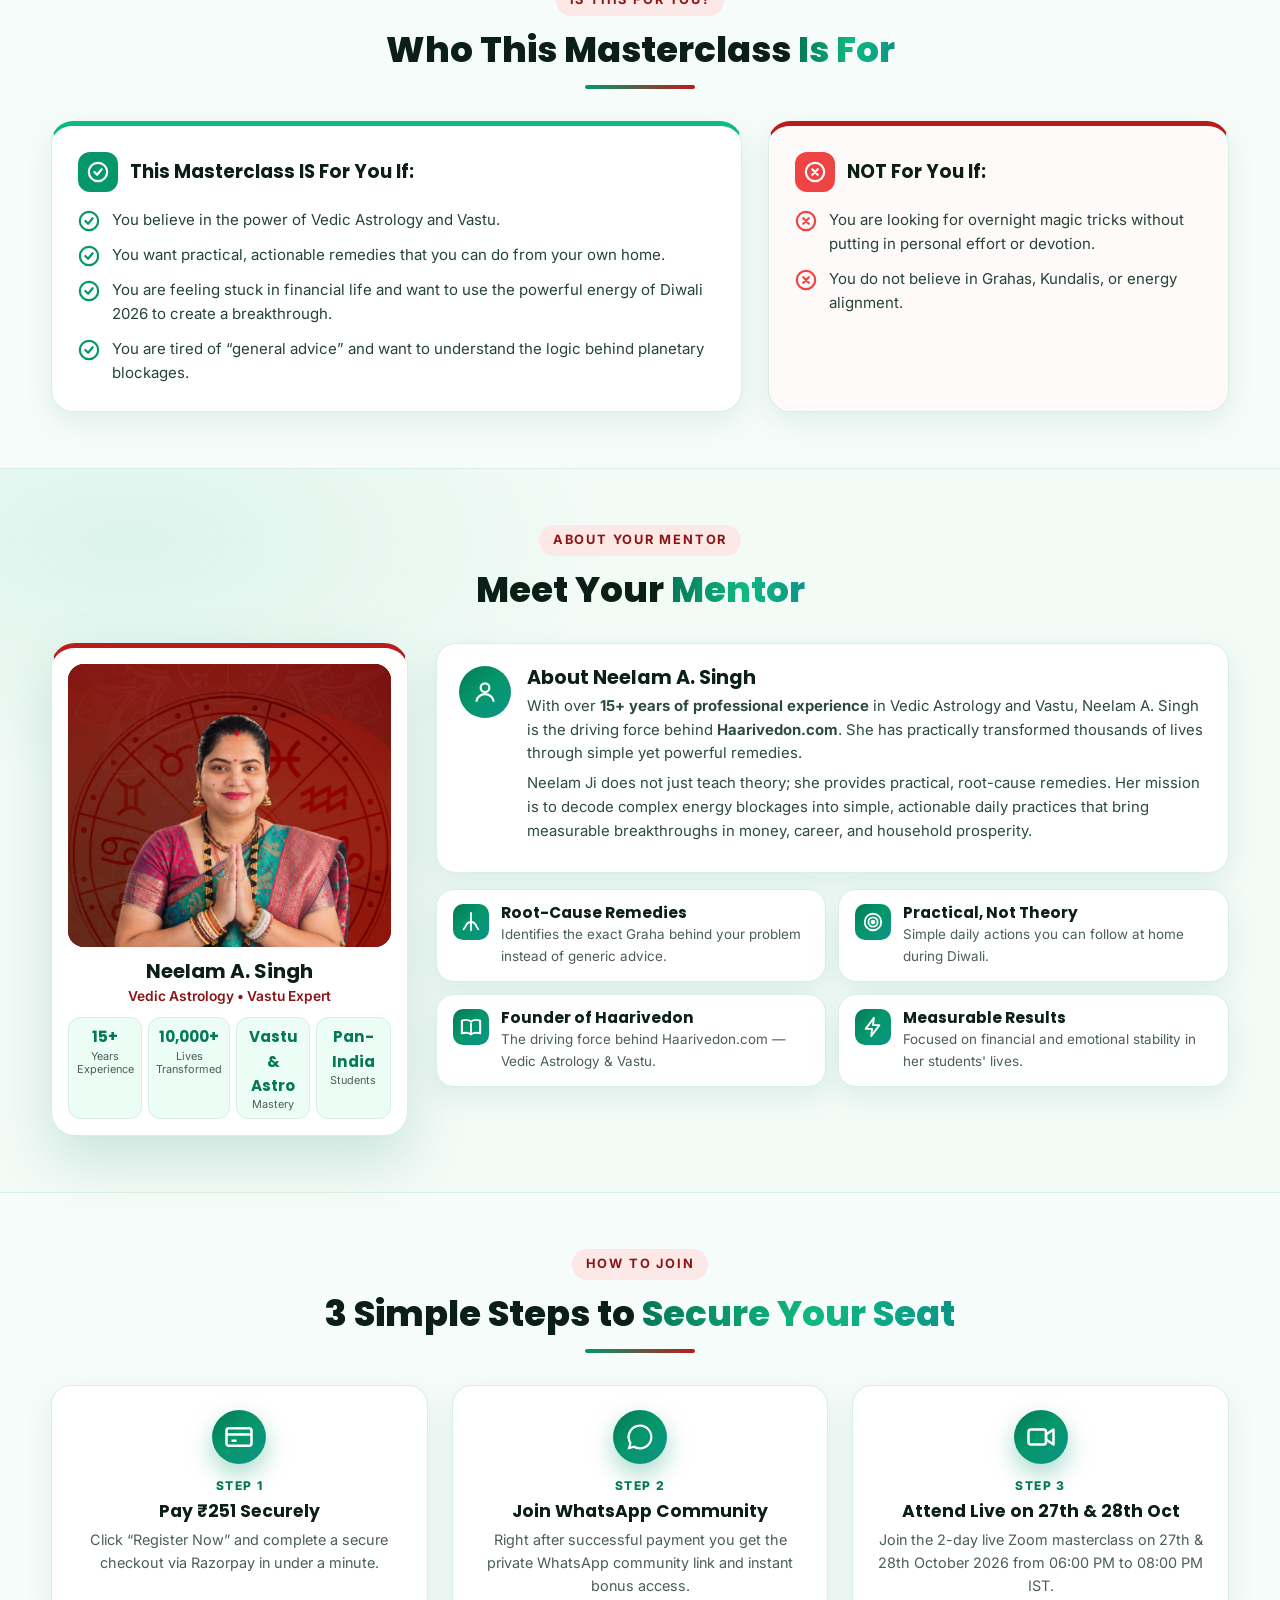
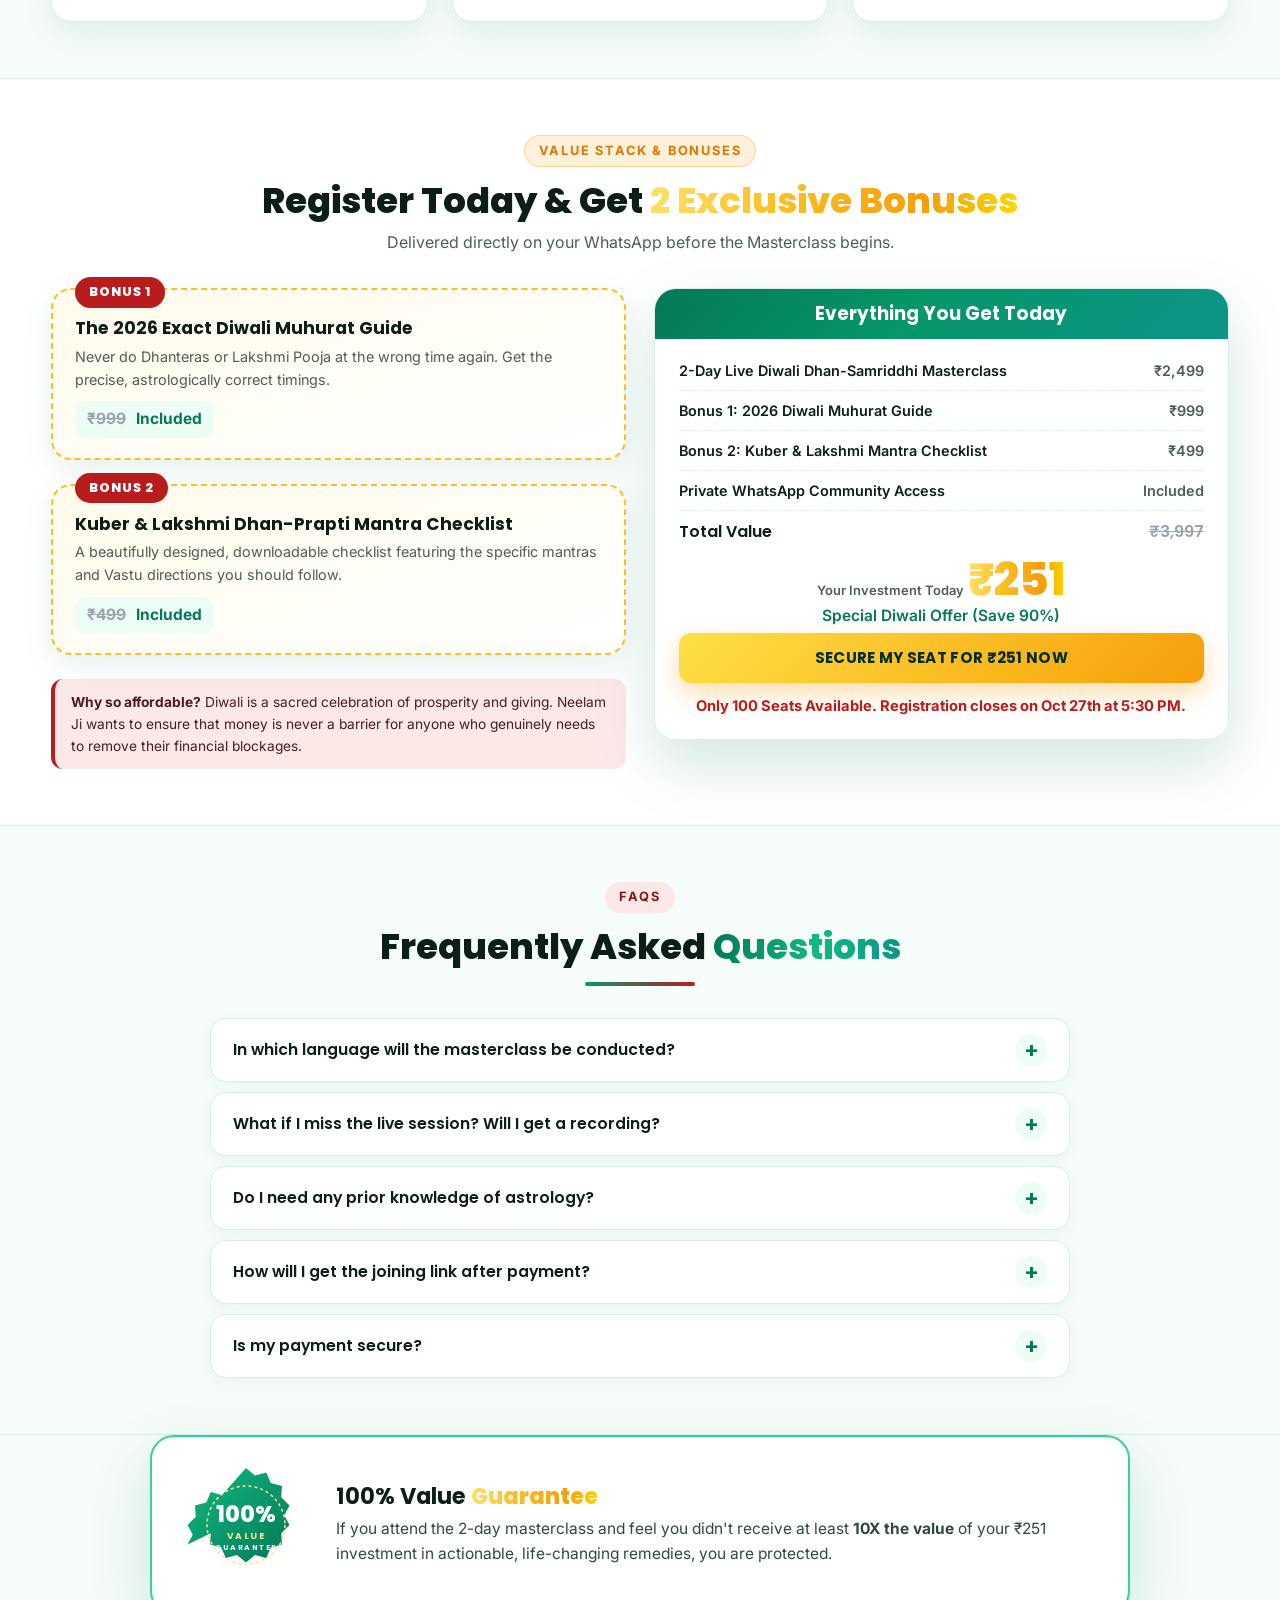
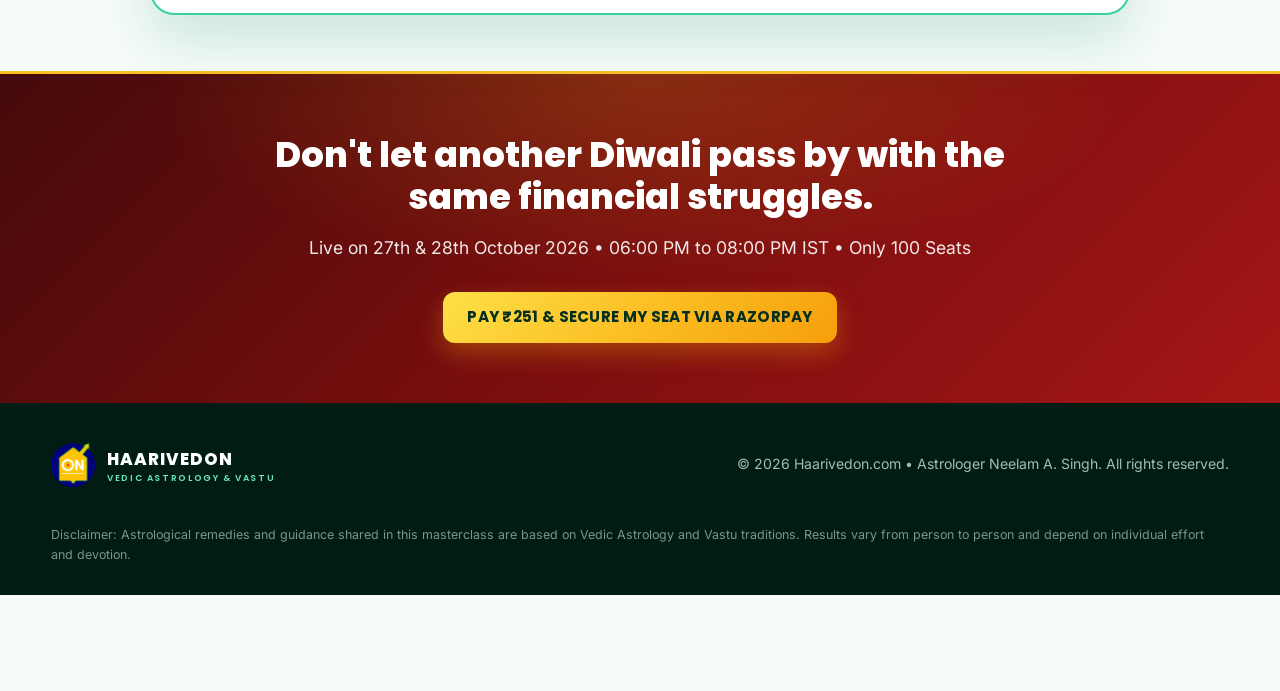
==== commit 6b3a2ac7: "refactor: implement ad-blocker proof form submissions for Google Sheets and add Razorpay/Google Tag " ====
--- a/index.html
+++ b/index.html
@@ -19,6 +19,14 @@
     rel="stylesheet">
   <link rel="stylesheet" href="styles.css">
   <script src="config.js"></script>
+  <!-- Google tag (gtag.js) -->
+  <script async src="https://www.googletagmanager.com/gtag/js?id=G-J8VN8JJF7T"></script>
+  <script>
+    window.dataLayer = window.dataLayer || [];
+    function gtag(){dataLayer.push(arguments);}
+    gtag('js', new Date());
+    gtag('config', 'G-J8VN8JJF7T');
+  </script>
   <!-- Meta Pixel Code -->
   <script>
     !function (f, b, e, v, n, t, s) {
